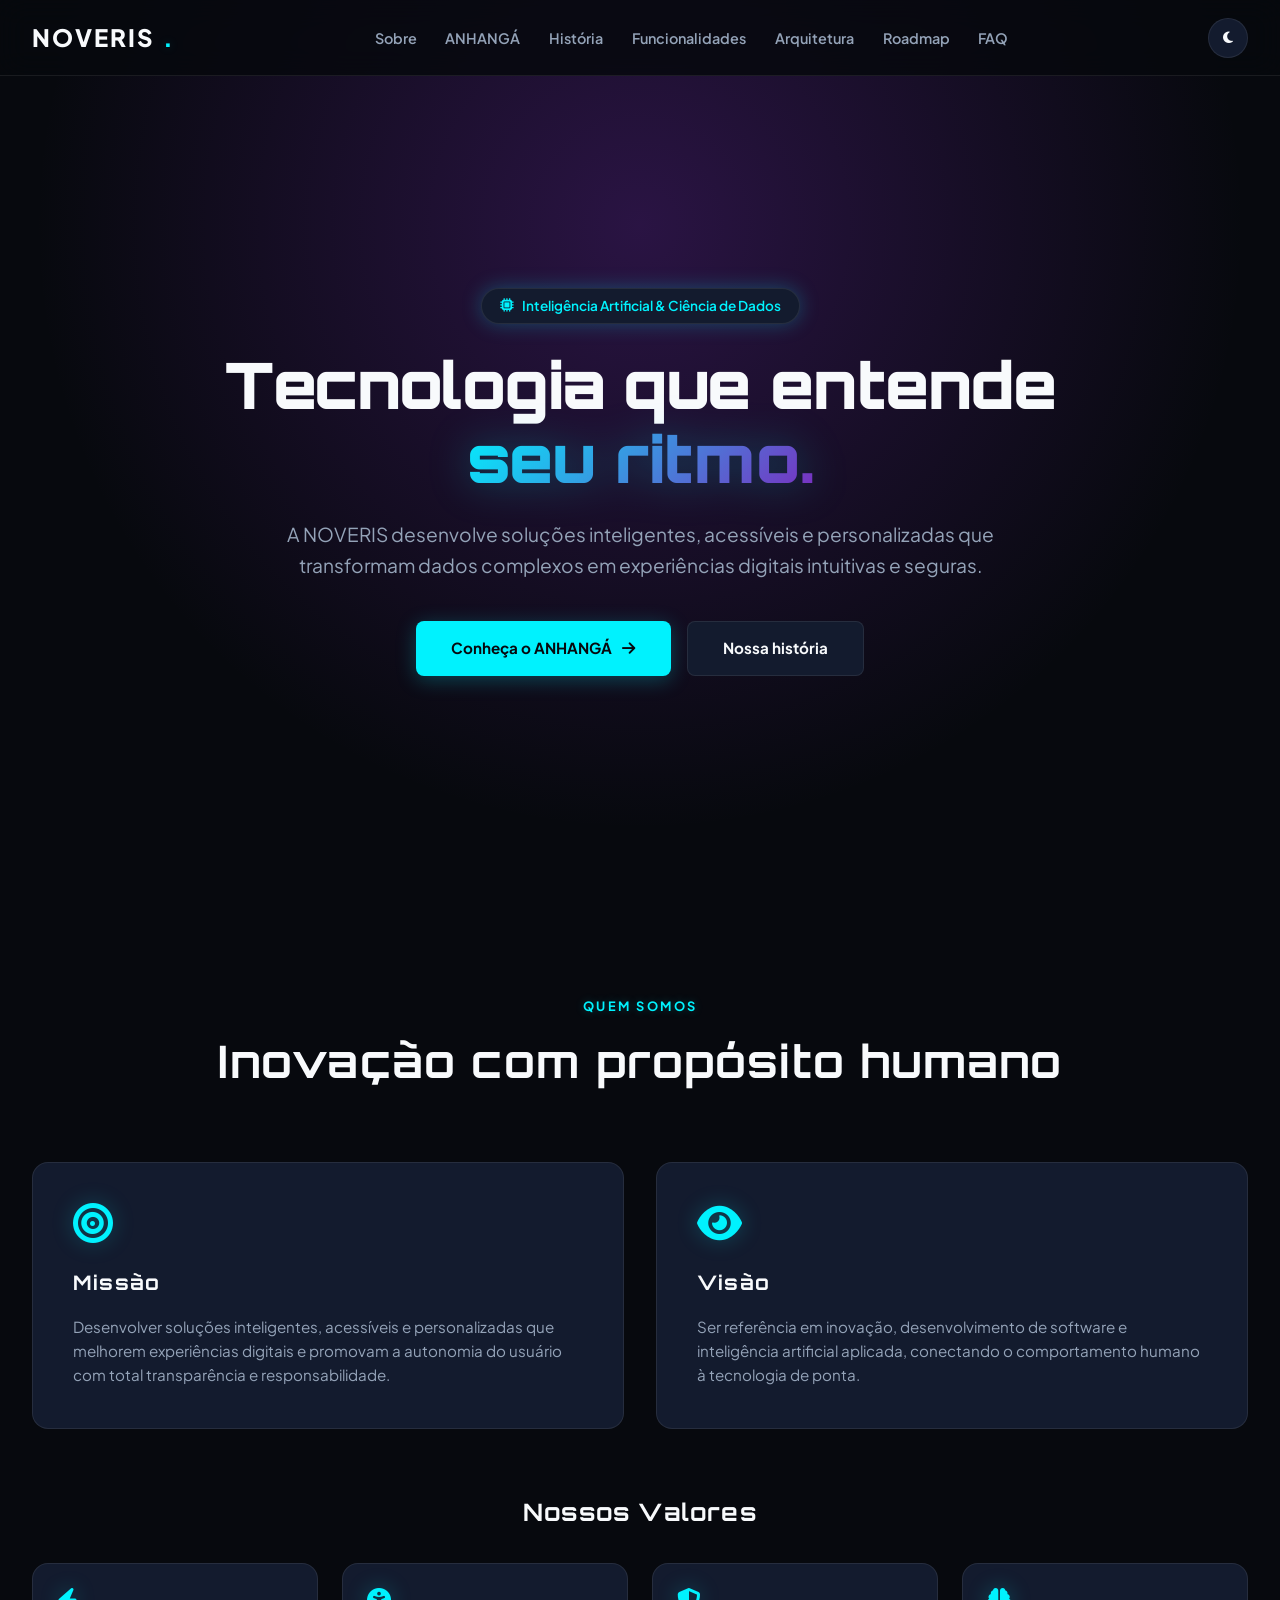
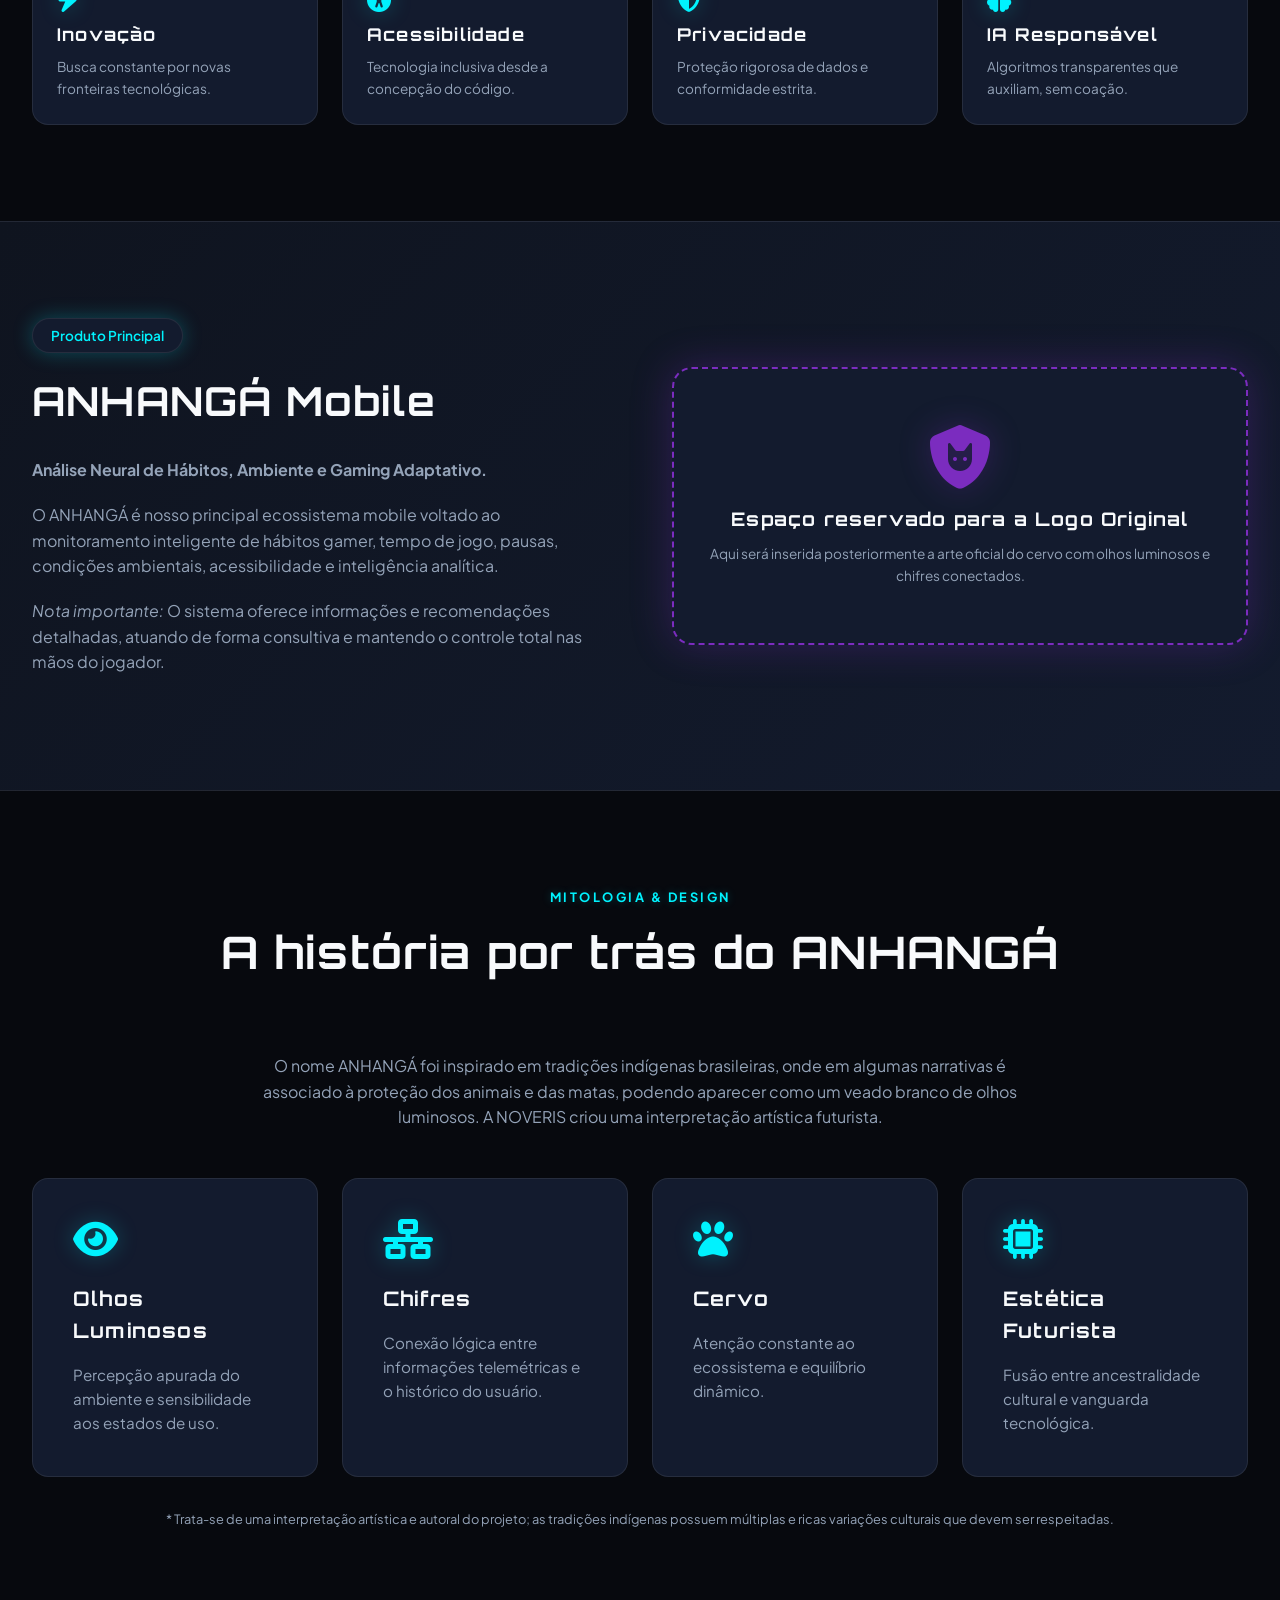
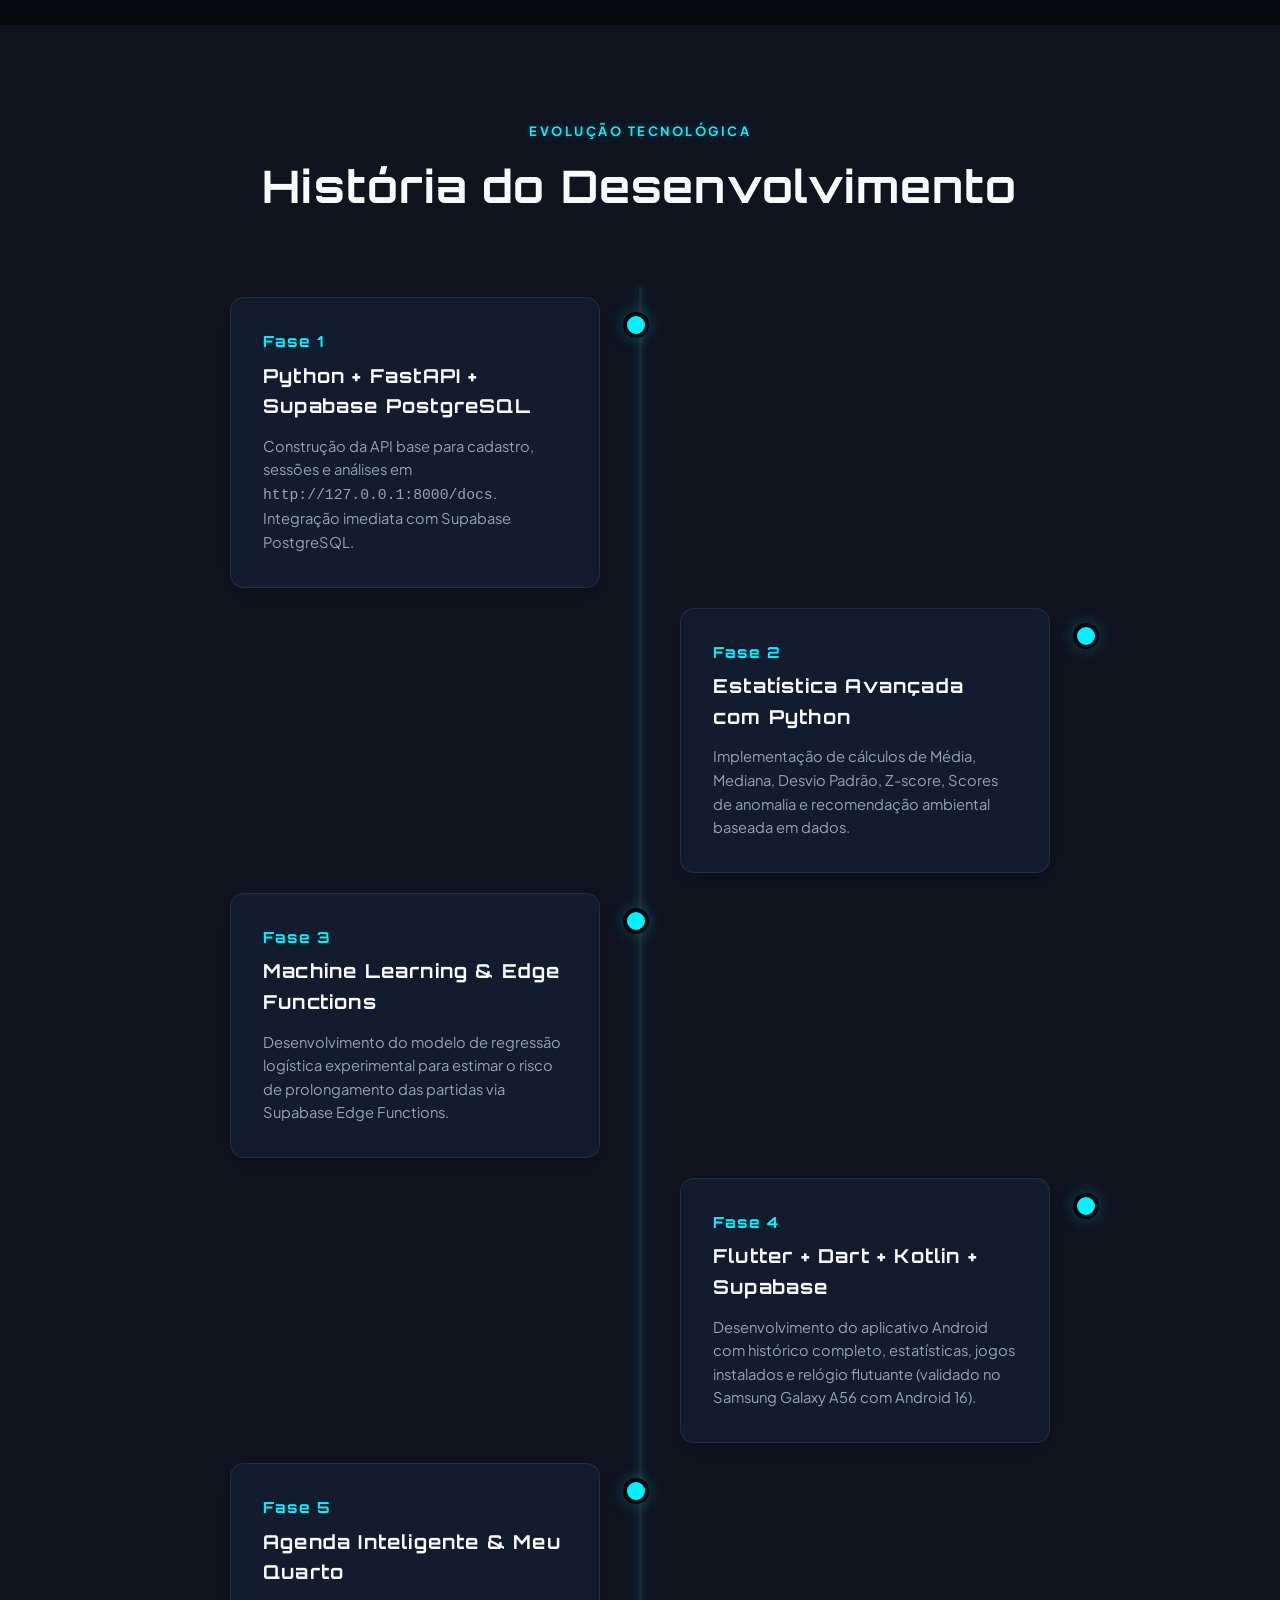
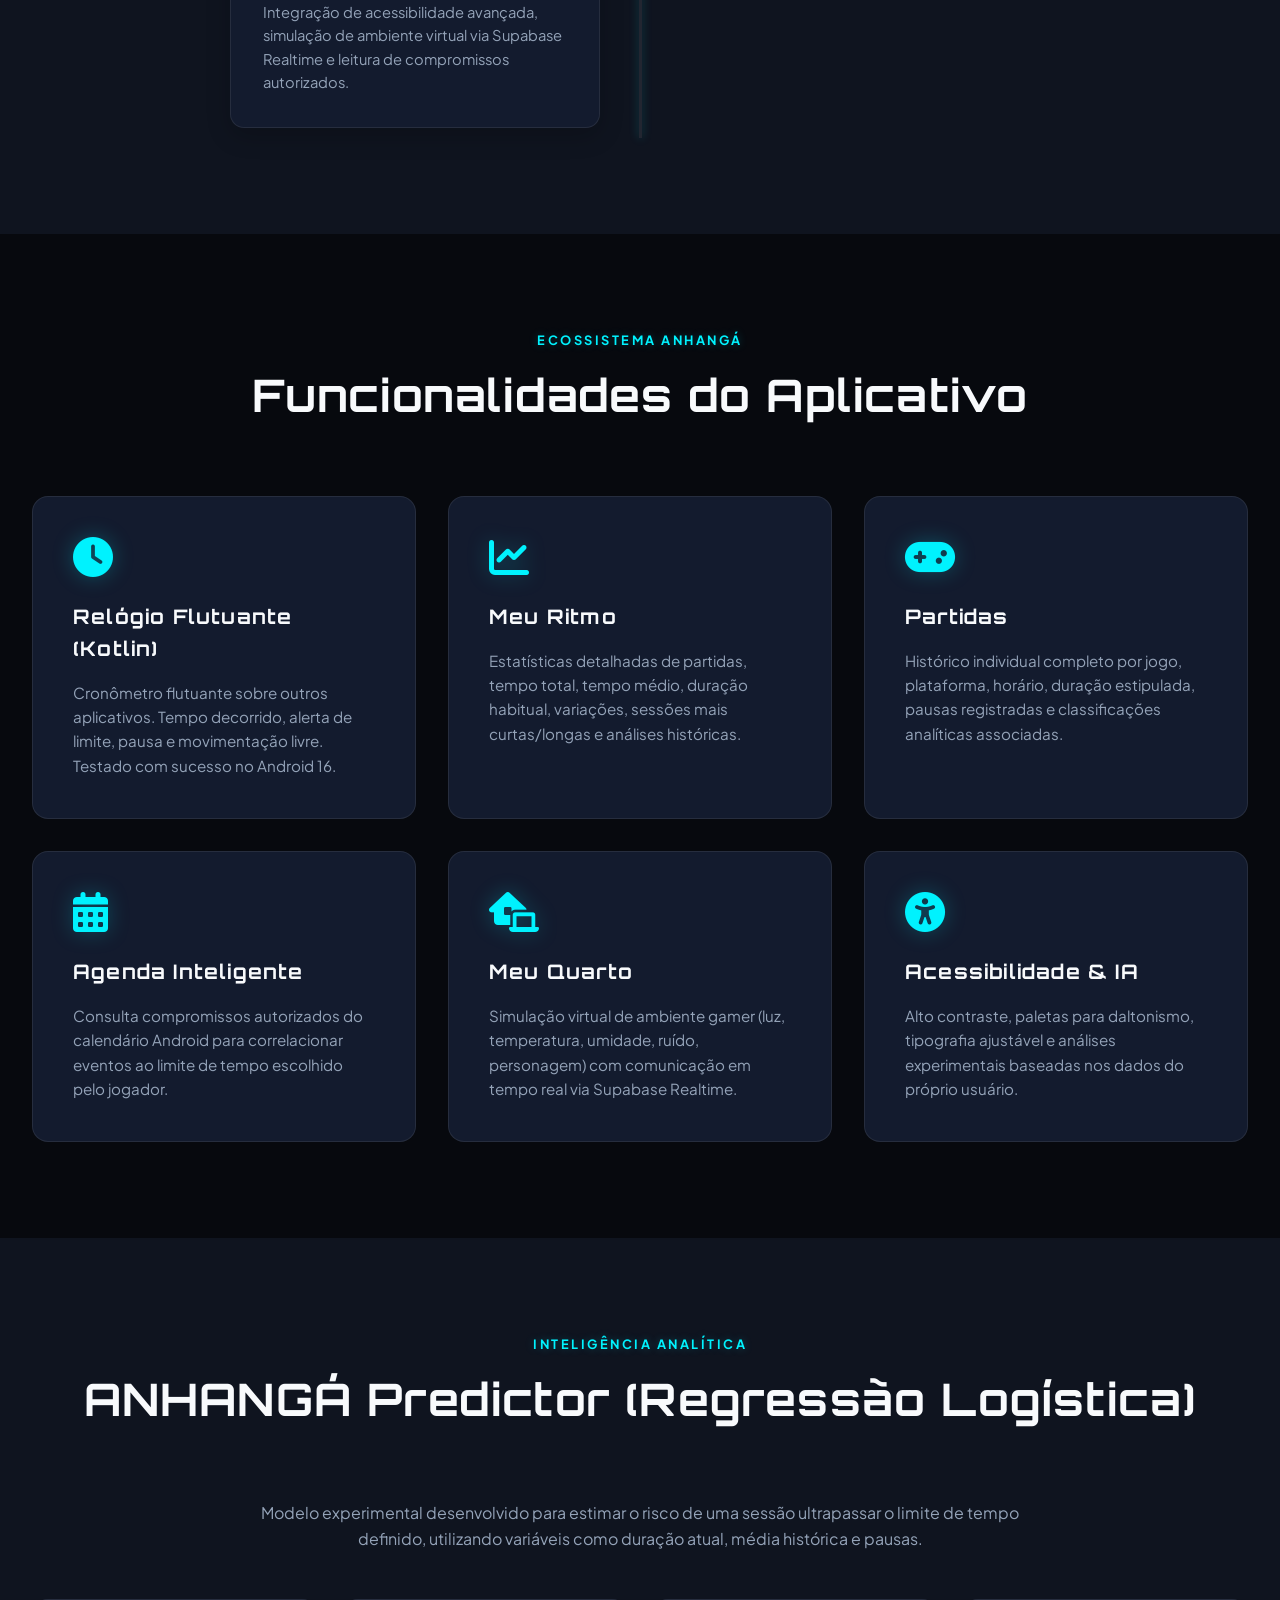
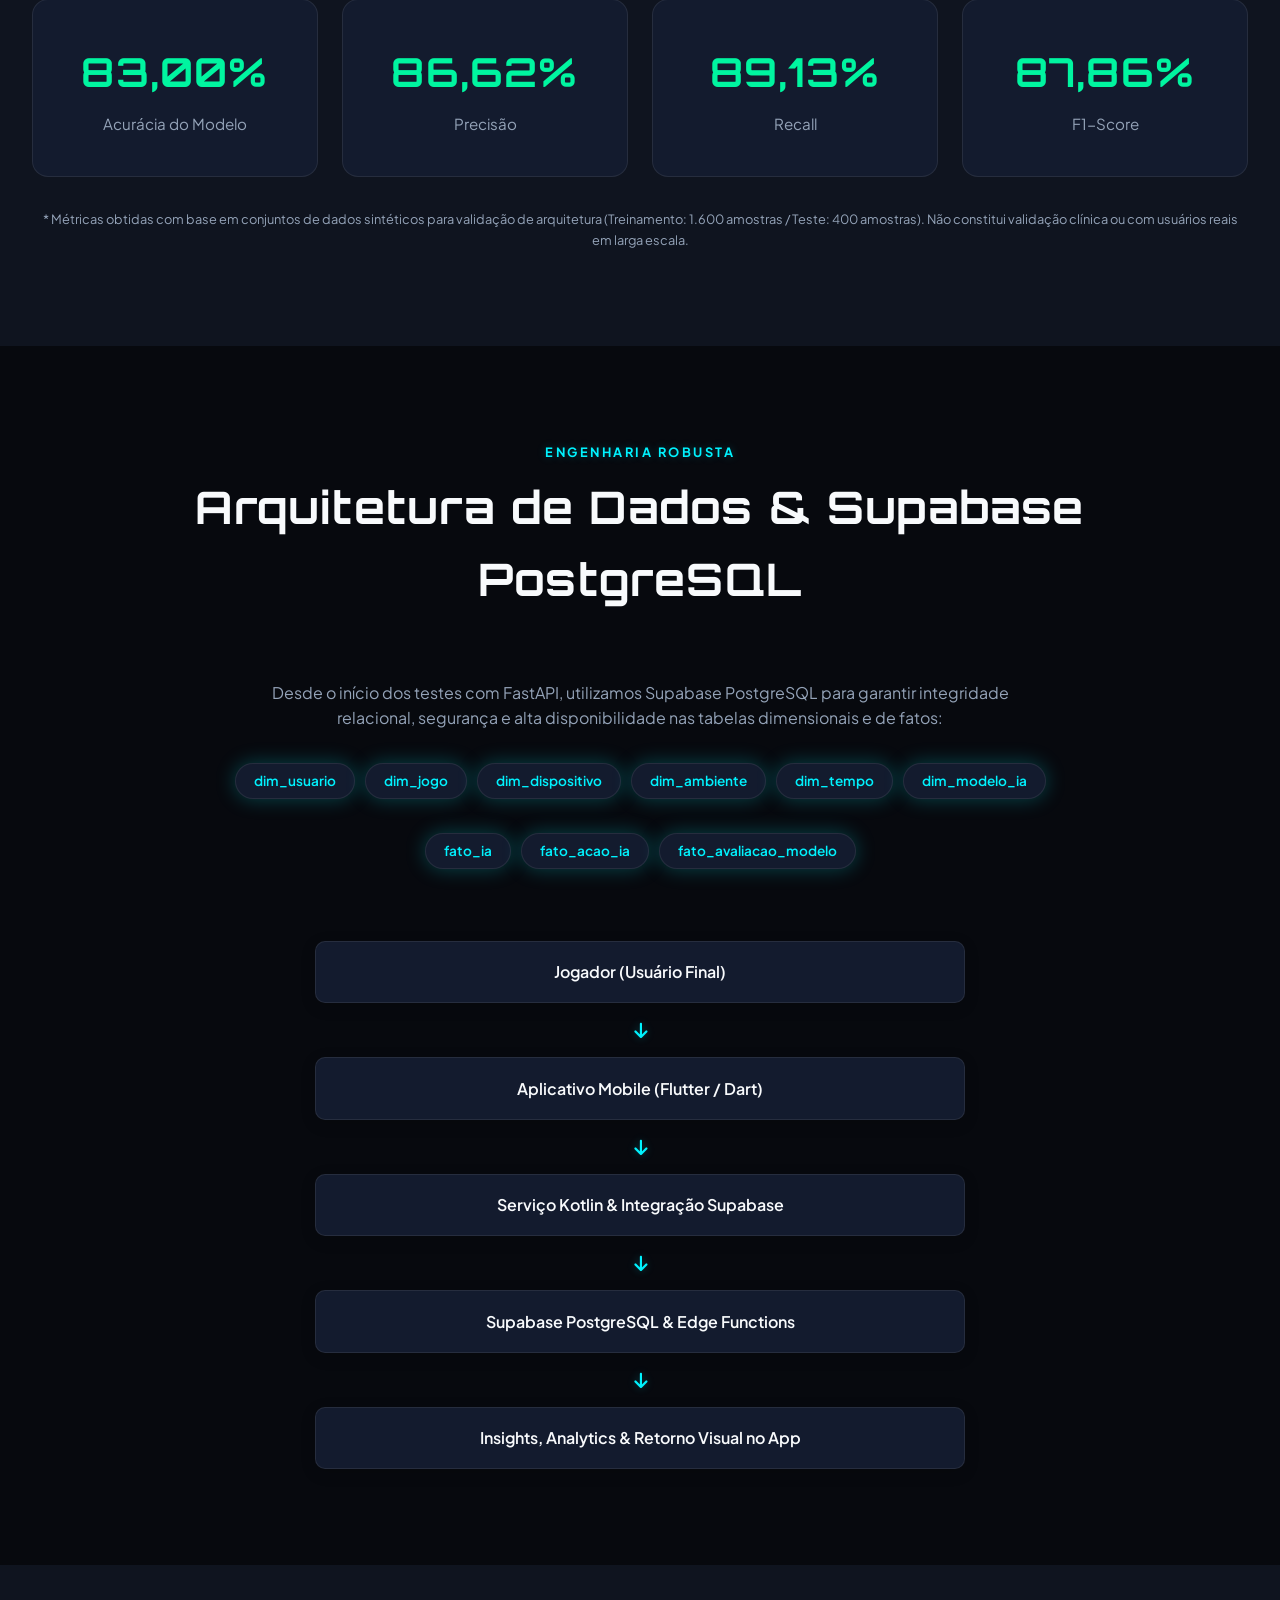
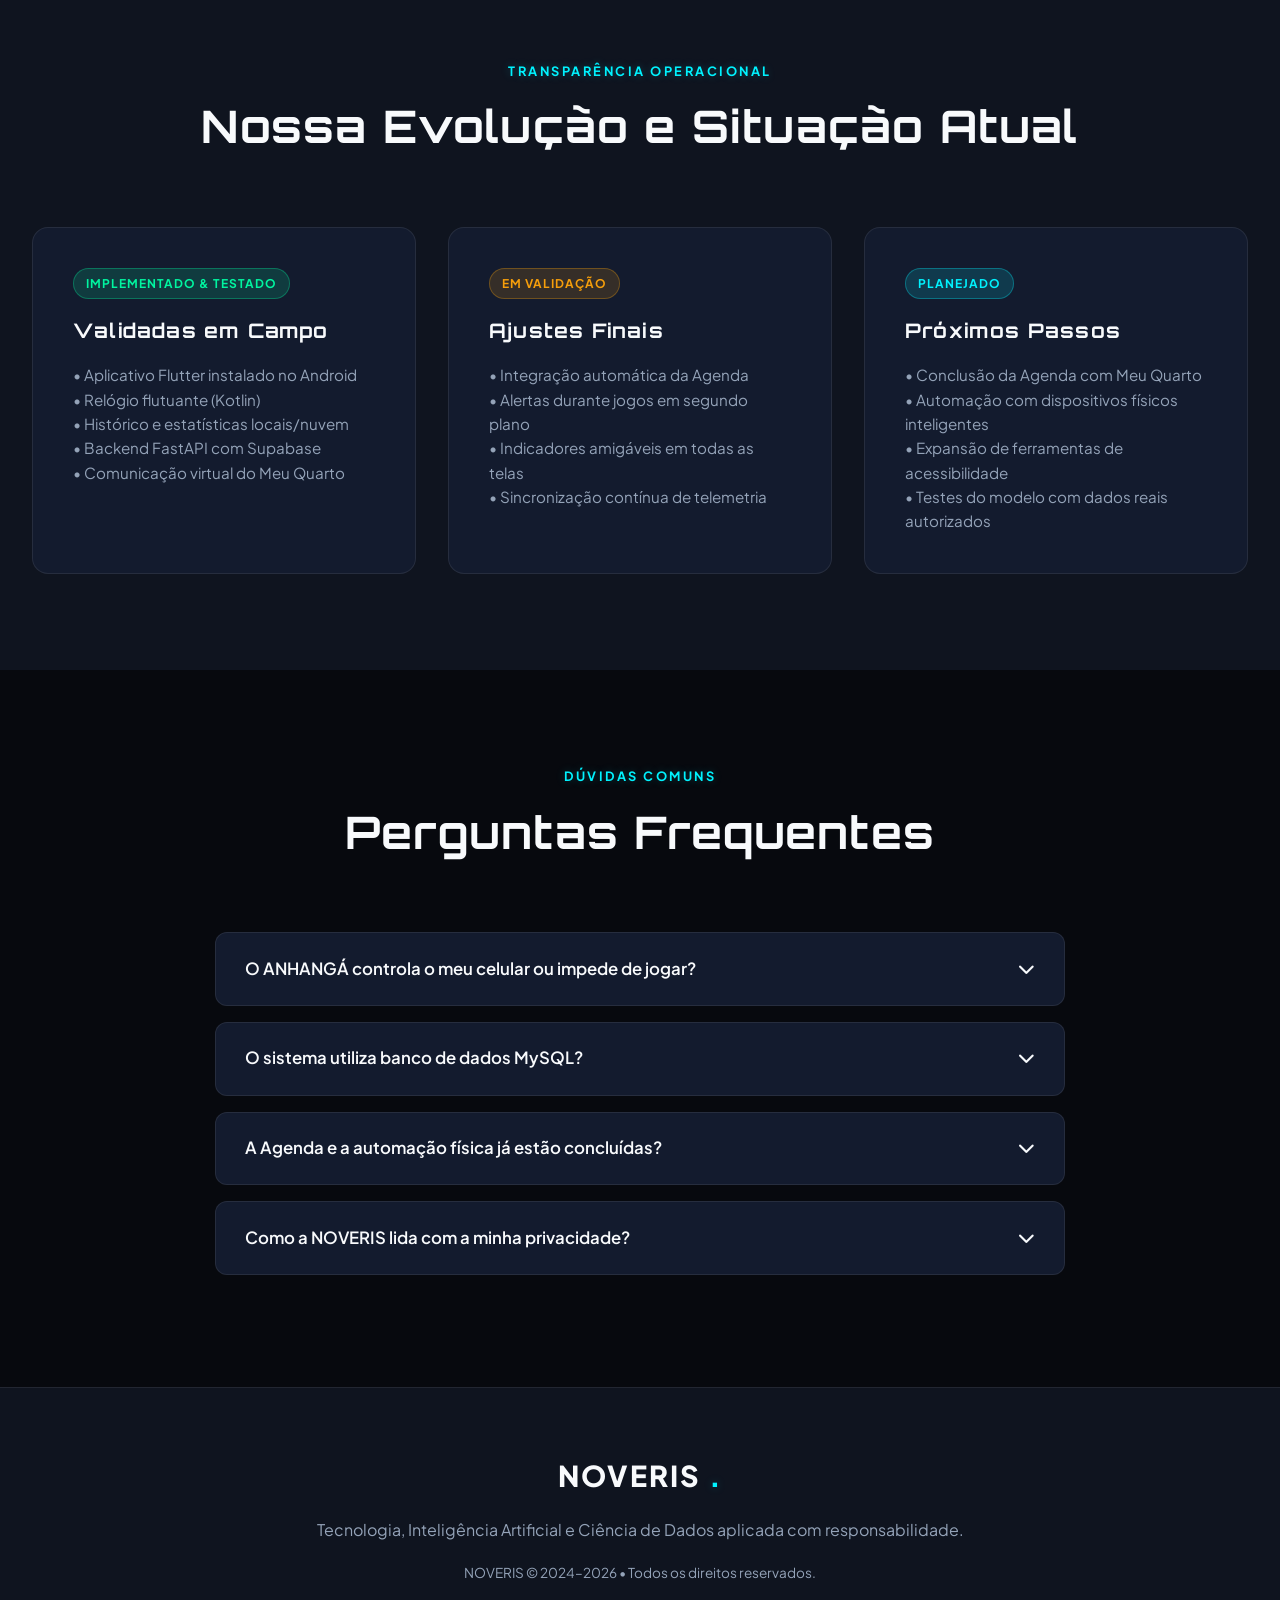
==== assets/index.html @ 45d7ed06 "Update fmt.Println message from 'Hello' to 'Goodbye'" ====
<!DOCTYPE html>
<html lang="pt-BR" data-theme="dark">
<head>
    <meta charset="UTF-8">
    <meta name="viewport" content="width=device-width, initial-scale=1.0">
    <title>NOVERIS | Inteligência que entende seu ritmo</title>
    <!-- Google Fonts -->
    <link rel="preconnect" href="https://fonts.googleapis.com">
    <link rel="preconnect" href="https://fonts.gstatic.com" crossorigin>
    <link href="https://fonts.googleapis.com/css2?family=Orbitron:wght@500;700;900&family=Plus+Jakarta+Sans:wght@300;400;500;600;700&display=swap" rel="stylesheet">
    <!-- FontAwesome para ícones -->
    <link rel="stylesheet" href="https://cdnjs.cloudflare.com/ajax/libs/font-awesome/6.4.0/css/all.min.css">
    
    <style>
        /* ========================================================
           NOVERIS & ANHANGÁ — DESIGN SYSTEM (CYBERPUNK 2050 / PREMIUM)
           ======================================================== */
        :root {
            --bg-primary: #07090e;
            --bg-secondary: #0f141f;
            --bg-card: #131b2e;
            --bg-card-hover: #1a2540;
            
            --text-primary: #f8fafc;
            --text-secondary: #94a3b8;
            
            --accent-cyan: #00f2fe;
            --accent-violet: #7b2cbf;
            --accent-green: #00f5a0;
            
            --border-color: rgba(255, 255, 255, 0.08);
            --glow-cyan: rgba(0, 242, 254, 0.25);
            --glow-violet: rgba(123, 44, 191, 0.3);
            
            --transition: all 0.35s cubic-bezier(0.4, 0, 0.2, 1);
        }

        [data-theme="light"] {
            --bg-primary: #f4f6f9;
            --bg-secondary: #eef2f7;
            --bg-card: #ffffff;
            --bg-card-hover: #f8fafc;
            --text-primary: #0b0f19;
            --text-secondary: #4b5563;
            --border-color: rgba(0, 0, 0, 0.08);
            --glow-cyan: rgba(0, 150, 200, 0.15);
            --glow-violet: rgba(124, 58, 237, 0.15);
        }

        * {
            margin: 0;
            padding: 0;
            box-sizing: border-box;
            scroll-behavior: smooth;
        }

        body {
            background-color: var(--bg-primary);
            color: var(--text-primary);
            font-family: 'Plus Jakarta Sans', sans-serif;
            line-height: 1.6;
            overflow-x: hidden;
            transition: var(--transition);
        }

        h1, h2, h3, h4, .logo-text {
            font-family: 'Orbitron', sans-serif;
            letter-spacing: 1.2px;
        }

        /* HEADER & NAVBAR */
        header {
            position: fixed;
            top: 0;
            left: 0;
            width: 100%;
            background: rgba(7, 9, 14, 0.85);
            backdrop-filter: blur(14px);
            -webkit-backdrop-filter: blur(14px);
            border-bottom: 1px solid var(--border-color);
            z-index: 1000;
            transition: var(--transition);
        }

        [data-theme="light"] header {
            background: rgba(244, 246, 249, 0.85);
        }

        .nav-container {
            max-width: 1280px;
            margin: 0 auto;
            padding: 1.1rem 2rem;
            display: flex;
            justify-content: space-between;
            align-items: center;
        }

        .logo {
            font-size: 1.5rem;
            font-weight: 900;
            letter-spacing: 2px;
            color: var(--text-primary);
            text-decoration: none;
            display: flex;
            align-items: center;
            gap: 8px;
        }

        .logo span {
            color: var(--accent-cyan);
            text-shadow: 0 0 10px var(--glow-cyan);
        }

        .nav-links {
            display: flex;
            gap: 1.8rem;
            list-style: none;
            align-items: center;
        }

        .nav-links a {
            color: var(--text-secondary);
            text-decoration: none;
            font-size: 0.9rem;
            font-weight: 600;
            transition: var(--transition);
        }

        .nav-links a:hover {
            color: var(--accent-cyan);
            text-shadow: 0 0 8px var(--glow-cyan);
        }

        .nav-actions {
            display: flex;
            gap: 1rem;
            align-items: center;
        }

        .theme-toggle, .menu-toggle {
            background: var(--bg-card);
            border: 1px solid var(--border-color);
            color: var(--text-primary);
            width: 40px;
            height: 40px;
            border-radius: 50%;
            cursor: pointer;
            display: flex;
            align-items: center;
            justify-content: center;
            transition: var(--transition);
        }

        .theme-toggle:hover, .menu-toggle:hover {
            border-color: var(--accent-cyan);
            color: var(--accent-cyan);
            box-shadow: 0 0 12px var(--glow-cyan);
        }

        .menu-toggle {
            display: none;
        }

        /* HERO SECTION */
        .hero {
            min-height: 100vh;
            display: flex;
            align-items: center;
            justify-content: center;
            padding: 9rem 2rem 5rem;
            position: relative;
            background: radial-gradient(circle at 50% 25%, var(--glow-violet) 0%, transparent 65%);
        }

        .hero-content {
            max-width: 950px;
            text-align: center;
        }

        .hero-badge {
            display: inline-flex;
            align-items: center;
            gap: 8px;
            padding: 6px 18px;
            background: var(--bg-card);
            border: 1px solid var(--border-color);
            border-radius: 50px;
            font-size: 0.85rem;
            font-weight: 600;
            color: var(--accent-cyan);
            margin-bottom: 1.5rem;
            box-shadow: 0 0 20px var(--glow-cyan);
        }

        .hero h1 {
            font-size: clamp(2.5rem, 5vw, 4.2rem);
            font-weight: 900;
            margin-bottom: 1.5rem;
            letter-spacing: -1px;
            line-height: 1.15;
        }

        .hero h1 span {
            background: linear-gradient(135deg, var(--accent-cyan), var(--accent-violet));
            -webkit-background-clip: text;
            -webkit-text-fill-color: transparent;
            filter: drop-shadow(0 0 20px var(--glow-cyan));
        }

        .hero p {
            font-size: clamp(1rem, 2vw, 1.2rem);
            color: var(--text-secondary);
            margin-bottom: 2.5rem;
            max-width: 750px;
            margin-left: auto;
            margin-right: auto;
        }

        .hero-buttons {
            display: flex;
            gap: 1rem;
            justify-content: center;
            flex-wrap: wrap;
        }

        .btn {
            padding: 0.9rem 2.2rem;
            border-radius: 8px;
            font-weight: 700;
            text-decoration: none;
            transition: var(--transition);
            display: inline-flex;
            align-items: center;
            gap: 10px;
            cursor: pointer;
            border: none;
            font-size: 0.95rem;
        }

        .btn-primary {
            background: var(--accent-cyan);
            color: #07090e;
            box-shadow: 0 4px 20px var(--glow-cyan);
        }

        .btn-primary:hover {
            transform: translateY(-3px);
            box-shadow: 0 6px 30px rgba(0, 242, 254, 0.6);
            background: #33f5ff;
        }

        .btn-secondary {
            background: var(--bg-card);
            color: var(--text-primary);
            border: 1px solid var(--border-color);
        }

        .btn-secondary:hover {
            border-color: var(--accent-cyan);
            color: var(--accent-cyan);
            transform: translateY(-3px);
            box-shadow: 0 0 15px var(--glow-cyan);
        }

        /* SECTIONS & GRIDS */
        section {
            padding: 6rem 2rem;
            max-width: 1280px;
            margin: 0 auto;
        }

        .section-header {
            text-align: center;
            margin-bottom: 4rem;
        }

        .section-header span {
            color: var(--accent-cyan);
            font-weight: 700;
            text-transform: uppercase;
            letter-spacing: 2.5px;
            font-size: 0.8rem;
            display: block;
            margin-bottom: 0.6rem;
            text-shadow: 0 0 8px var(--glow-cyan);
        }

        .section-header h2 {
            font-size: clamp(2rem, 3.5vw, 2.8rem);
            font-weight: 700;
        }

        .grid-2 { display: grid; grid-template-columns: repeat(auto-fit, minmax(320px, 1fr)); gap: 2rem; }
        .grid-3 { display: grid; grid-template-columns: repeat(auto-fit, minmax(300px, 1fr)); gap: 2rem; }
        .grid-4 { display: grid; grid-template-columns: repeat(auto-fit, minmax(240px, 1fr)); gap: 1.5rem; }

        /* CARDS FUTURISTAS */
        .card {
            background: var(--bg-card);
            border: 1px solid var(--border-color);
            border-radius: 16px;
            padding: 2.5rem;
            transition: var(--transition);
            position: relative;
            overflow: hidden;
        }

        .card::before {
            content: '';
            position: absolute;
            top: 0;
            left: 0;
            width: 100%;
            height: 2px;
            background: linear-gradient(90deg, transparent, var(--accent-cyan), transparent);
            opacity: 0;
            transition: var(--transition);
        }

        .card:hover {
            transform: translateY(-6px);
            background: var(--bg-card-hover);
            border-color: rgba(0, 242, 254, 0.4);
            box-shadow: 0 12px 35px rgba(0, 0, 0, 0.3), 0 0 20px var(--glow-cyan);
        }

        .card:hover::before {
            opacity: 1;
        }

        .card i {
            font-size: 2.5rem;
            color: var(--accent-cyan);
            margin-bottom: 1.5rem;
            filter: drop-shadow(0 0 10px var(--glow-cyan));
        }

        .card h3 {
            font-size: 1.25rem;
            margin-bottom: 1rem;
        }

        .card p {
            color: var(--text-secondary);
            font-size: 0.95rem;
        }

        /* SPOTLIGHT ANHANGÁ */
        .anhanga-spotlight {
            background: linear-gradient(135deg, var(--bg-secondary), var(--bg-card));
            border-top: 1px solid var(--border-color);
            border-bottom: 1px solid var(--border-color);
        }

        .spotlight-grid {
            display: grid;
            grid-template-columns: 1fr 1fr;
            gap: 4rem;
            align-items: center;
        }

        @media(max-width: 968px) {
            .spotlight-grid { grid-template-columns: 1fr; }
        }

        .spotlight-content h2 {
            font-size: 2.5rem;
            margin-bottom: 1.5rem;
        }

        .spotlight-content p {
            color: var(--text-secondary);
            margin-bottom: 1.2rem;
        }

        .logo-placeholder {
            background: var(--bg-card);
            border: 2px dashed var(--accent-violet);
            border-radius: 20px;
            padding: 3.5rem 2rem;
            text-align: center;
            position: relative;
            box-shadow: 0 0 40px var(--glow-violet);
        }

        .logo-placeholder i {
            font-size: 4rem;
            color: var(--accent-violet);
            margin-bottom: 1rem;
            filter: drop-shadow(0 0 15px var(--glow-violet));
        }

        /* TIMELINE INTERATIVA */
        .timeline {
            position: relative;
            max-width: 900px;
            margin: 0 auto;
        }

        .timeline::after {
            content: '';
            position: absolute;
            width: 3px;
            background: var(--border-color);
            top: 0;
            bottom: 0;
            left: 50%;
            margin-left: -1.5px;
            box-shadow: 0 0 10px var(--glow-cyan);
        }

        @media(max-width: 768px) {
            .timeline::after { left: 25px; }
        }

        .timeline-item {
            padding: 10px 40px;
            position: relative;
            width: 50%;
        }

        @media(max-width: 768px) {
            .timeline-item { width: 100%; padding-left: 60px; padding-right: 20px; }
        }

        .timeline-item::after {
            content: '';
            position: absolute;
            width: 18px;
            height: 18px;
            right: -9px;
            background: var(--accent-cyan);
            border: 4px solid var(--bg-primary);
            top: 25px;
            border-radius: 50%;
            z-index: 1;
            box-shadow: 0 0 15px var(--glow-cyan);
        }

        @media(max-width: 768px) {
            .timeline-item::after { left: 16px; }
        }

        .left { left: 0; }
        .right { left: 50%; }
        @media(max-width: 768px) { .right { left: 0; } }

        .timeline-content {
            padding: 2rem;
            background: var(--bg-card);
            border: 1px solid var(--border-color);
            border-radius: 14px;
            box-shadow: 0 8px 25px rgba(0,0,0,0.2);
            transition: var(--transition);
        }

        .timeline-content:hover {
            border-color: var(--accent-cyan);
            box-shadow: 0 10px 30px rgba(0,0,0,0.3), 0 0 15px var(--glow-cyan);
        }

        .timeline-content h4 {
            color: var(--accent-cyan);
            margin-bottom: 0.4rem;
            font-size: 0.95rem;
        }

        .timeline-content h3 {
            margin-bottom: 0.8rem;
            font-size: 1.2rem;
        }

        .timeline-content p {
            color: var(--text-secondary);
            font-size: 0.92rem;
        }

        /* ARQUITETURA DE DADOS */
        .architecture-flow {
            display: flex;
            flex-direction: column;
            align-items: center;
            gap: 0.8rem;
            max-width: 650px;
            margin: 3rem auto 0;
            text-align: center;
        }

        .arch-node {
            background: var(--bg-card);
            border: 1px solid var(--border-color);
            padding: 1.1rem 2rem;
            border-radius: 10px;
            width: 100%;
            font-weight: 600;
            color: var(--text-primary);
            box-shadow: 0 4px 15px rgba(0,0,0,0.15);
            transition: var(--transition);
        }

        .arch-node:hover {
            border-color: var(--accent-cyan);
            box-shadow: 0 0 15px var(--glow-cyan);
        }

        .arch-arrow {
            color: var(--accent-cyan);
            font-size: 1.1rem;
            text-shadow: 0 0 8px var(--glow-cyan);
        }

        /* FAQ ACCORDION */
        .faq-container {
            max-width: 850px;
            margin: 0 auto;
        }

        .faq-item {
            background: var(--bg-card);
            border: 1px solid var(--border-color);
            border-radius: 12px;
            margin-bottom: 1rem;
            overflow: hidden;
            transition: var(--transition);
        }

        .faq-question {
            padding: 1.4rem 1.8rem;
            display: flex;
            justify-content: space-between;
            align-items: center;
            cursor: pointer;
            font-weight: 600;
            font-size: 1.05rem;
        }

        .faq-answer {
            padding: 0 1.8rem 1.5rem;
            color: var(--text-secondary);
            display: none;
            font-size: 0.95rem;
        }

        .faq-item.active .faq-answer { display: block; }
        .faq-item.active { border-color: var(--accent-cyan); box-shadow: 0 0 15px var(--glow-cyan); }
        .faq-item.active .faq-question i { transform: rotate(180deg); color: var(--accent-cyan); }
        .faq-question i { transition: var(--transition); }

        /* BADGES DE STATUS */
        .status-badge {
            display: inline-block;
            padding: 5px 12px;
            border-radius: 20px;
            font-size: 0.75rem;
            font-weight: 700;
            text-transform: uppercase;
            margin-bottom: 1rem;
            letter-spacing: 1px;
        }
        .status-tested { background: rgba(0, 245, 160, 0.15); color: var(--accent-green); border: 1px solid rgba(0,245,160,0.3); }
        .status-validating { background: rgba(245, 158, 11, 0.15); color: #f59e0b; border: 1px solid rgba(245,158,11,0.3); }
        .status-planned { background: rgba(0, 242, 254, 0.15); color: var(--accent-cyan); border: 1px solid rgba(0,242,254,0.3); }

        /* FOOTER & BACK TO TOP */
        footer {
            background: var(--bg-secondary);
            border-top: 1px solid var(--border-color);
            padding: 4rem 2rem 2.5rem;
            text-align: center;
            color: var(--text-secondary);
        }

        .footer-content {
            max-width: 1280px;
            margin: 0 auto;
            display: flex;
            flex-direction: column;
            align-items: center;
            gap: 1.2rem;
        }

        .back-to-top {
            position: fixed;
            bottom: 2rem;
            right: 2rem;
            background: var(--accent-cyan);
            color: #07090e;
            width: 45px;
            height: 45px;
            border-radius: 50%;
            display: flex;
            align-items: center;
            justify-content: center;
            cursor: pointer;
            opacity: 0;
            visibility: hidden;
            transition: var(--transition);
            z-index: 999;
            box-shadow: 0 4px 20px var(--glow-cyan);
        }

        .back-to-top.visible { opacity: 1; visibility: visible; }
        .back-to-top:hover { transform: translateY(-3px); box-shadow: 0 6px 25px rgba(0,242,254,0.8); }

        @media(max-width: 768px) {
            .nav-links {
                display: none;
                flex-direction: column;
                position: absolute;
                top: 100%;
                left: 0;
                width: 100%;
                background: var(--bg-secondary);
                padding: 2rem;
                border-bottom: 1px solid var(--border-color);
                box-shadow: 0 10px 30px rgba(0,0,0,0.5);
            }
            .nav-links.active { display: flex; }
            .menu-toggle { display: flex; }
        }
    </style>
</head>
<body>

    <!-- HEADER & NAVEGAÇÃO -->
    <header>
        <div class="nav-container">
            <a href="#" class="logo">NOVERIS<span>.</span></a>
            <ul class="nav-links" id="navLinks">
                <li><a href="#sobre">Sobre</a></li>
                <li><a href="#anhanga">ANHANGÁ</a></li>
                <li><a href="#historia">História</a></li>
                <li><a href="#funcionalidades">Funcionalidades</a></li>
                <li><a href="#arquitetura">Arquitetura</a></li>
                <li><a href="#roadmap">Roadmap</a></li>
                <li><a href="#faq">FAQ</a></li>
            </ul>
            <div class="nav-actions">
                <button class="theme-toggle" id="themeToggle" aria-label="Alternar Tema">
                    <i class="fa-solid fa-moon" id="themeIcon"></i>
                </button>
                <button class="menu-toggle" id="menuToggle" aria-label="Menu Mobile">
                    <i class="fa-solid fa-bars"></i>
                </button>
            </div>
        </div>
    </header>

    <!-- HERO SECTION -->
    <section class="hero">
        <div class="hero-content">
            <div class="hero-badge">
                <i class="fa-solid fa-microchip"></i> Inteligência Artificial & Ciência de Dados
            </div>
            <h1>Tecnologia que entende <span>seu ritmo.</span></h1>
            <p>A NOVERIS desenvolve soluções inteligentes, acessíveis e personalizadas que transformam dados complexos em experiências digitais intuitivas e seguras.</p>
            <div class="hero-buttons">
                <a href="#anhanga" class="btn btn-primary">Conheça o ANHANGÁ <i class="fa-solid fa-arrow-right"></i></a>
                <a href="#sobre" class="btn btn-secondary">Nossa história</a>
            </div>
        </div>
    </section>

    <!-- SOBRE A EMPRESA & MISSAO/VISAO -->
    <section id="sobre">
        <div class="section-header">
            <span>Quem Somos</span>
            <h2>Inovação com propósito humano</h2>
        </div>
        <div class="grid-2" style="margin-bottom: 4rem;">
            <div class="card">
                <i class="fa-solid fa-bullseye"></i>
                <h3>Missão</h3>
                <p>Desenvolver soluções inteligentes, acessíveis e personalizadas que melhorem experiências digitais e promovam a autonomia do usuário com total transparência e responsabilidade.</p>
            </div>
            <div class="card">
                <i class="fa-solid fa-eye"></i>
                <h3>Visão</h3>
                <p>Ser referência em inovação, desenvolvimento de software e inteligência artificial aplicada, conectando o comportamento humano à tecnologia de ponta.</p>
            </div>
        </div>
        
        <div class="section-header" style="margin-bottom: 2rem;">
            <h3 style="font-size: 1.5rem;">Nossos Valores</h3>
        </div>
        <div class="grid-4">
            <div class="card" style="padding: 1.5rem;">
                <h3 style="font-size: 1.1rem; margin-bottom: 0.5rem;"><i class="fa-solid fa-bolt" style="font-size: 1.5rem; margin-bottom: 0.5rem;"></i><br>Inovação</h3>
                <p style="font-size: 0.85rem;">Busca constante por novas fronteiras tecnológicas.</p>
            </div>
            <div class="card" style="padding: 1.5rem;">
                <h3 style="font-size: 1.1rem; margin-bottom: 0.5rem;"><i class="fa-solid fa-universal-access" style="font-size: 1.5rem; margin-bottom: 0.5rem;"></i><br>Acessibilidade</h3>
                <p style="font-size: 0.85rem;">Tecnologia inclusiva desde a concepção do código.</p>
            </div>
            <div class="card" style="padding: 1.5rem;">
                <h3 style="font-size: 1.1rem; margin-bottom: 0.5rem;"><i class="fa-solid fa-shield-halved" style="font-size: 1.5rem; margin-bottom: 0.5rem;"></i><br>Privacidade</h3>
                <p style="font-size: 0.85rem;">Proteção rigorosa de dados e conformidade estrita.</p>
            </div>
            <div class="card" style="padding: 1.5rem;">
                <h3 style="font-size: 1.1rem; margin-bottom: 0.5rem;"><i class="fa-solid fa-brain" style="font-size: 1.5rem; margin-bottom: 0.5rem;"></i><br>IA Responsável</h3>
                <p style="font-size: 0.85rem;">Algoritmos transparentes que auxiliam, sem coação.</p>
            </div>
        </div>
    </section>

    <!-- ANHANGÁ SPOTLIGHT -->
    <section id="anhanga" class="anhanga-spotlight">
        <div class="spotlight-grid">
            <div class="spotlight-content">
                <div class="hero-badge" style="margin-bottom: 1rem;">Produto Principal</div>
                <h2>ANHANGÁ Mobile</h2>
                <p><strong>Análise Neural de Hábitos, Ambiente e Gaming Adaptativo.</strong></p>
                <p>O ANHANGÁ é nosso principal ecossistema mobile voltado ao monitoramento inteligente de hábitos gamer, tempo de jogo, pausas, condições ambientais, acessibilidade e inteligência analítica.</p>
                <p><em>Nota importante:</em> O sistema oferece informações e recomendações detalhadas, atuando de forma consultiva e mantendo o controle total nas mãos do jogador.</p>
            </div>
            <div>
                <div class="logo-placeholder">
                    <i class="fa-solid fa-shield-cat"></i>
                    <h3>Espaço reservado para a Logo Original</h3>
                    <p style="font-size: 0.85rem; color: var(--text-secondary); margin-top: 0.5rem;">Aqui será inserida posteriormente a arte oficial do cervo com olhos luminosos e chifres conectados.</p>
                </div>
            </div>
        </div>
    </section>

    <!-- ORIGEM E CURIOSIDADES -->
    <section>
        <div class="section-header">
            <span>Mitologia & Design</span>
            <h2>A história por trás do ANHANGÁ</h2>
        </div>
        <p style="text-align: center; max-width: 800px; margin: 0 auto 3rem; color: var(--text-secondary);">
            O nome ANHANGÁ foi inspirado em tradições indígenas brasileiras, onde em algumas narrativas é associado à proteção dos animais e das matas, podendo aparecer como um veado branco de olhos luminosos. A NOVERIS criou uma interpretação artística futurista.
        </p>
        <div class="grid-4">
            <div class="card">
                <i class="fa-solid fa-eye"></i>
                <h3>Olhos Luminosos</h3>
                <p>Percepção apurada do ambiente e sensibilidade aos estados de uso.</p>
            </div>
            <div class="card">
                <i class="fa-solid fa-network-wired"></i>
                <h3>Chifres</h3>
                <p>Conexão lógica entre informações telemétricas e o histórico do usuário.</p>
            </div>
            <div class="card">
                <i class="fa-solid fa-paw"></i>
                <h3>Cervo</h3>
                <p>Atenção constante ao ecossistema e equilíbrio dinâmico.</p>
            </div>
            <div class="card">
                <i class="fa-solid fa-microchip"></i>
                <h3>Estética Futurista</h3>
                <p>Fusão entre ancestralidade cultural e vanguarda tecnológica.</p>
            </div>
        </div>
        <p style="text-align: center; font-size: 0.8rem; color: var(--text-secondary); margin-top: 2rem;">
            * Trata-se de uma interpretação artística e autoral do projeto; as tradições indígenas possuem múltiplas e ricas variações culturais que devem ser respeitadas.
        </p>
    </section>

    <!-- HISTÓRIA DO DESENVOLVIMENTO (TIMELINE) -->
    <section id="historia" style="background: var(--bg-secondary);">
        <div class="section-header">
            <span>Evolução Tecnológica</span>
            <h2>História do Desenvolvimento</h2>
        </div>
        <div class="timeline">
            <div class="timeline-item left">
                <div class="timeline-content">
                    <h4>Fase 1</h4>
                    <h3>Python + FastAPI + Supabase PostgreSQL</h3>
                    <p>Construção da API base para cadastro, sessões e análises em <code>http://127.0.0.1:8000/docs</code>. Integração imediata com Supabase PostgreSQL.</p>
                </div>
            </div>
            <div class="timeline-item right">
                <div class="timeline-content">
                    <h4>Fase 2</h4>
                    <h3>Estatística Avançada com Python</h3>
                    <p>Implementação de cálculos de Média, Mediana, Desvio Padrão, Z-score, Scores de anomalia e recomendação ambiental baseada em dados.</p>
                </div>
            </div>
            <div class="timeline-item left">
                <div class="timeline-content">
                    <h4>Fase 3</h4>
                    <h3>Machine Learning & Edge Functions</h3>
                    <p>Desenvolvimento do modelo de regressão logística experimental para estimar o risco de prolongamento das partidas via Supabase Edge Functions.</p>
                </div>
            </div>
            <div class="timeline-item right">
                <div class="timeline-content">
                    <h4>Fase 4</h4>
                    <h3>Flutter + Dart + Kotlin + Supabase</h3>
                    <p>Desenvolvimento do aplicativo Android com histórico completo, estatísticas, jogos instalados e relógio flutuante (validado no Samsung Galaxy A56 com Android 16).</p>
                </div>
            </div>
            <div class="timeline-item left">
                <div class="timeline-content">
                    <h4>Fase 5</h4>
                    <h3>Agenda Inteligente & Meu Quarto</h3>
                    <p>Integração de acessibilidade avançada, simulação de ambiente virtual via Supabase Realtime e leitura de compromissos autorizados.</p>
                </div>
            </div>
        </div>
    </section>

    <!-- FUNCIONALIDADES DO APLICATIVO -->
    <section id="funcionalidades">
        <div class="section-header">
            <span>Ecossistema ANHANGÁ</span>
            <h2>Funcionalidades do Aplicativo</h2>
        </div>
        <div class="grid-3">
            <div class="card">
                <i class="fa-solid fa-clock"></i>
                <h3>Relógio Flutuante (Kotlin)</h3>
                <p>Cronômetro flutuante sobre outros aplicativos. Tempo decorrido, alerta de limite, pausa e movimentação livre. Testado com sucesso no Android 16.</p>
            </div>
            <div class="card">
                <i class="fa-solid fa-chart-line"></i>
                <h3>Meu Ritmo</h3>
                <p>Estatísticas detalhadas de partidas, tempo total, tempo médio, duração habitual, variações, sessões mais curtas/longas e análises históricas.</p>
            </div>
            <div class="card">
                <i class="fa-solid fa-gamepad"></i>
                <h3>Partidas</h3>
                <p>Histórico individual completo por jogo, plataforma, horário, duração estipulada, pausas registradas e classificações analíticas associadas.</p>
            </div>
            <div class="card">
                <i class="fa-solid fa-calendar-days"></i>
                <h3>Agenda Inteligente</h3>
                <p>Consulta compromissos autorizados do calendário Android para correlacionar eventos ao limite de tempo escolhido pelo jogador.</p>
            </div>
            <div class="card">
                <i class="fa-solid fa-house-laptop"></i>
                <h3>Meu Quarto</h3>
                <p>Simulação virtual de ambiente gamer (luz, temperatura, umidade, ruído, personagem) com comunicação em tempo real via Supabase Realtime.</p>
            </div>
            <div class="card">
                <i class="fa-solid fa-universal-access"></i>
                <h3>Acessibilidade & IA</h3>
                <p>Alto contraste, paletas para daltonismo, tipografia ajustável e análises experimentais baseadas nos dados do próprio usuário.</p>
            </div>
        </div>
    </section>

    <!-- MACHINE LEARNING & IA -->
    <section style="background: var(--bg-secondary);">
        <div class="section-header">
            <span>Inteligência Analítica</span>
            <h2>ANHANGÁ Predictor (Regressão Logística)</h2>
        </div>
        <p style="text-align: center; max-width: 800px; margin: 0 auto 3rem; color: var(--text-secondary);">
            Modelo experimental desenvolvido para estimar o risco de uma sessão ultrapassar o limite de tempo definido, utilizando variáveis como duração atual, média histórica e pausas.
        </p>
        <div class="grid-4" style="text-align: center;">
            <div class="card">
                <h3 style="font-size: 2.5rem; color: var(--accent-green); margin-bottom: 0.5rem;">83,00%</h3>
                <p>Acurácia do Modelo</p>
            </div>
            <div class="card">
                <h3 style="font-size: 2.5rem; color: var(--accent-green); margin-bottom: 0.5rem;">86,62%</h3>
                <p>Precisão</p>
            </div>
            <div class="card">
                <h3 style="font-size: 2.5rem; color: var(--accent-green); margin-bottom: 0.5rem;">89,13%</h3>
                <p>Recall</p>
            </div>
            <div class="card">
                <h3 style="font-size: 2.5rem; color: var(--accent-green); margin-bottom: 0.5rem;">87,86%</h3>
                <p>F1-Score</p>
            </div>
        </div>
        <p style="text-align: center; font-size: 0.8rem; color: var(--text-secondary); margin-top: 2rem;">
            * Métricas obtidas com base em conjuntos de dados sintéticos para validação de arquitetura (Treinamento: 1.600 amostras / Teste: 400 amostras). Não constitui validação clínica ou com usuários reais em larga escala.
        </p>
    </section>

    <!-- ARQUITETURA DE DADOS & SUPABASE -->
    <section id="arquitetura">
        <div class="section-header">
            <span>Engenharia Robusta</span>
            <h2>Arquitetura de Dados & Supabase PostgreSQL</h2>
        </div>
        <p style="text-align: center; max-width: 800px; margin: 0 auto; color: var(--text-secondary);">
            Desde o início dos testes com FastAPI, utilizamos Supabase PostgreSQL para garantir integridade relacional, segurança e alta disponibilidade nas tabelas dimensionais e de fatos:
        </p>
        <div style="display: flex; flex-wrap: wrap; justify-content: center; gap: 10px; max-width: 900px; margin: 2rem auto;">
            <span class="hero-badge" style="background:var(--bg-card);">dim_usuario</span>
            <span class="hero-badge" style="background:var(--bg-card);">dim_jogo</span>
            <span class="hero-badge" style="background:var(--bg-card);">dim_dispositivo</span>
            <span class="hero-badge" style="background:var(--bg-card);">dim_ambiente</span>
            <span class="hero-badge" style="background:var(--bg-card);">dim_tempo</span>
            <span class="hero-badge" style="background:var(--bg-card);">dim_modelo_ia</span>
            <span class="hero-badge" style="background:var(--bg-card);">fato_ia</span>
            <span class="hero-badge" style="background:var(--bg-card);">fato_acao_ia</span>
            <span class="hero-badge" style="background:var(--bg-card);">fato_avaliacao_modelo</span>
        </div>

        <div class="architecture-flow">
            <div class="arch-node">Jogador (Usuário Final)</div>
            <div class="arch-arrow"><i class="fa-solid fa-arrow-down"></i></div>
            <div class="arch-node">Aplicativo Mobile (Flutter / Dart)</div>
            <div class="arch-arrow"><i class="fa-solid fa-arrow-down"></i></div>
            <div class="arch-node">Serviço Kotlin & Integração Supabase</div>
            <div class="arch-arrow"><i class="fa-solid fa-arrow-down"></i></div>
            <div class="arch-node">Supabase PostgreSQL & Edge Functions</div>
            <div class="arch-arrow"><i class="fa-solid fa-arrow-down"></i></div>
            <div class="arch-node">Insights, Analytics & Retorno Visual no App</div>
        </div>
    </section>

    <!-- SITUAÇÃO DO PROJETO / ROADMAP -->
    <section id="roadmap" style="background: var(--bg-secondary);">
        <div class="section-header">
            <span>Transparência Operacional</span>
            <h2>Nossa Evolução e Situação Atual</h2>
        </div>
        <div class="grid-3">
            <div class="card">
                <span class="status-badge status-tested">Implementado & Testado</span>
                <h3>Validadas em Campo</h3>
                <p>• Aplicativo Flutter instalado no Android<br>• Relógio flutuante (Kotlin)<br>• Histórico e estatísticas locais/nuvem<br>• Backend FastAPI com Supabase<br>• Comunicação virtual do Meu Quarto</p>
            </div>
            <div class="card">
                <span class="status-badge status-validating">Em Validação</span>
                <h3>Ajustes Finais</h3>
                <p>• Integração automática da Agenda<br>• Alertas durante jogos em segundo plano<br>• Indicadores amigáveis em todas as telas<br>• Sincronização contínua de telemetria</p>
            </div>
            <div class="card">
                <span class="status-badge status-planned">Planejado</span>
                <h3>Próximos Passos</h3>
                <p>• Conclusão da Agenda com Meu Quarto<br>• Automação com dispositivos físicos inteligentes<br>• Expansão de ferramentas de acessibilidade<br>• Testes do modelo com dados reais autorizados</p>
            </div>
        </div>
    </section>

    <!-- FAQ -->
    <section id="faq">
        <div class="section-header">
            <span>Dúvidas Comuns</span>
            <h2>Perguntas Frequentes</h2>
        </div>
        <div class="faq-container">
            <div class="faq-item">
                <div class="faq-question">
                    <span>O ANHANGÁ controla o meu celular ou impede de jogar?</span>
                    <i class="fa-solid fa-chevron-down"></i>
                </div>
                <div class="faq-answer">
                    Não. O ANHANGÁ foi desenvolvido para fornecer informações, estatísticas e recomendações inteligentes. Ele atua como um assistente de autogestão, mantendo o controle e a autonomia integral nas mãos do jogador.
                </div>
            </div>
            <div class="faq-item">
                <div class="faq-question">
                    <span>O sistema utiliza banco de dados MySQL?</span>
                    <i class="fa-solid fa-chevron-down"></i>
                </div>
                <div class="faq-answer">
                    Não. Desde o início dos testes com FastAPI, utilizamos exclusivamente o Supabase PostgreSQL, garantindo alta performance e segurança relacional.
                </div>
            </div>
            <div class="faq-item">
                <div class="faq-question">
                    <span>A Agenda e a automação física já estão concluídas?</span>
                    <i class="fa-solid fa-chevron-down"></i>
                </div>
                <div class="faq-answer">
                    A leitura de compromissos e a simulação virtual do ambiente já estão implementadas e em fase de validação final. A automação completa com dispositivos físicos inteligentes está planejada para etapas futuras.
                </div>
            </div>
            <div class="faq-item">
                <div class="faq-question">
                    <span>Como a NOVERIS lida com a minha privacidade?</span>
                    <i class="fa-solid fa-chevron-down"></i>
                </div>
                <div class="faq-answer">
                    Adotamos diretrizes estritas de privacidade e transparência. Seus dados de uso e telemetria são protegidos por criptografia e protocolos de segurança avançados na nuvem do Supabase, sem compartilhamento indevido.
                </div>
            </div>
        </div>
    </section>

    <!-- FOOTER & CONTATO -->
    <footer>
        <div class="footer-content">
            <a href="#" class="logo" style="font-size: 1.8rem;">NOVERIS<span>.</span></a>
            <p>Tecnologia, Inteligência Artificial e Ciência de Dados aplicada com responsabilidade.</p>
            <p style="font-size: 0.85rem; color: var(--text-secondary);">NOVERIS © 2024–2026 • Todos os direitos reservados.</p>
        </div>
    </footer>

    <!-- BOTÃO VOLTAR AO TOPO -->
    <div class="back-to-top" id="backToTop" aria-label="Voltar ao topo">
        <i class="fa-solid fa-arrow-up"></i>
    </div>

    <!-- JAVASCRIPT INTERATIVO -->
    <script>
        // Alternância de Tema (Claro / Escuro)
        const themeToggle = document.getElementById('themeToggle');
        const themeIcon = document.getElementById('themeIcon');
        const htmlElement = document.documentElement;

        // Recuperar tema salvo
        const savedTheme = localStorage.getItem('noveris_theme') || 'dark';
        htmlElement.setAttribute('data-theme', savedTheme);
        updateThemeIcon(savedTheme);

        themeToggle.addEventListener('click', () => {
            const currentTheme = htmlElement.getAttribute('data-theme');
            const newTheme = currentTheme === 'dark' ? 'light' : 'dark';
            
            htmlElement.setAttribute('data-theme', newTheme);
            localStorage.setItem('noveris_theme', newTheme);
            updateThemeIcon(newTheme);
        });

        function updateThemeIcon(theme) {
            if (theme === 'light') {
                themeIcon.className = 'fa-solid fa-sun';
            } else {
                themeIcon.className = 'fa-solid fa-moon';
            }
        }

        // Menu Mobile Toggle
        const menuToggle = document.getElementById('menuToggle');
        const navLinks = document.getElementById('navLinks');

        menuToggle.addEventListener('click', () => {
            navLinks.classList.toggle('active');
        });

        // Fechar menu mobile ao clicar em um link
        navLinks.querySelectorAll('a').forEach(link => {
            link.addEventListener('click', () => {
                navLinks.classList.remove('active');
            });
        });

        // Accordion FAQ
        const faqItems = document.querySelectorAll('.faq-item');
        faqItems.forEach(item => {
            const question = item.querySelector('.faq-question');
            question.addEventListener('click', () => {
                // Fechar outros
                faqItems.forEach(other => {
                    if (other !== item) other.classList.remove('active');
                });
                item.classList.toggle('active');
            });
        });

        // Botão Voltar ao Topo
        const backToTop = document.getElementById('backToTop');
        window.addEventListener('scroll', () => {
            if (window.scrollY > 400) {
                backToTop.classList.add('visible');
            } else {
                backToTop.classList.remove('visible');
            }
        });

        backToTop.addEventListener('click', () => {
            window.scrollTo({
                top: 0,
                behavior: 'smooth'
            });
        });
    </script>
</body>
</html>
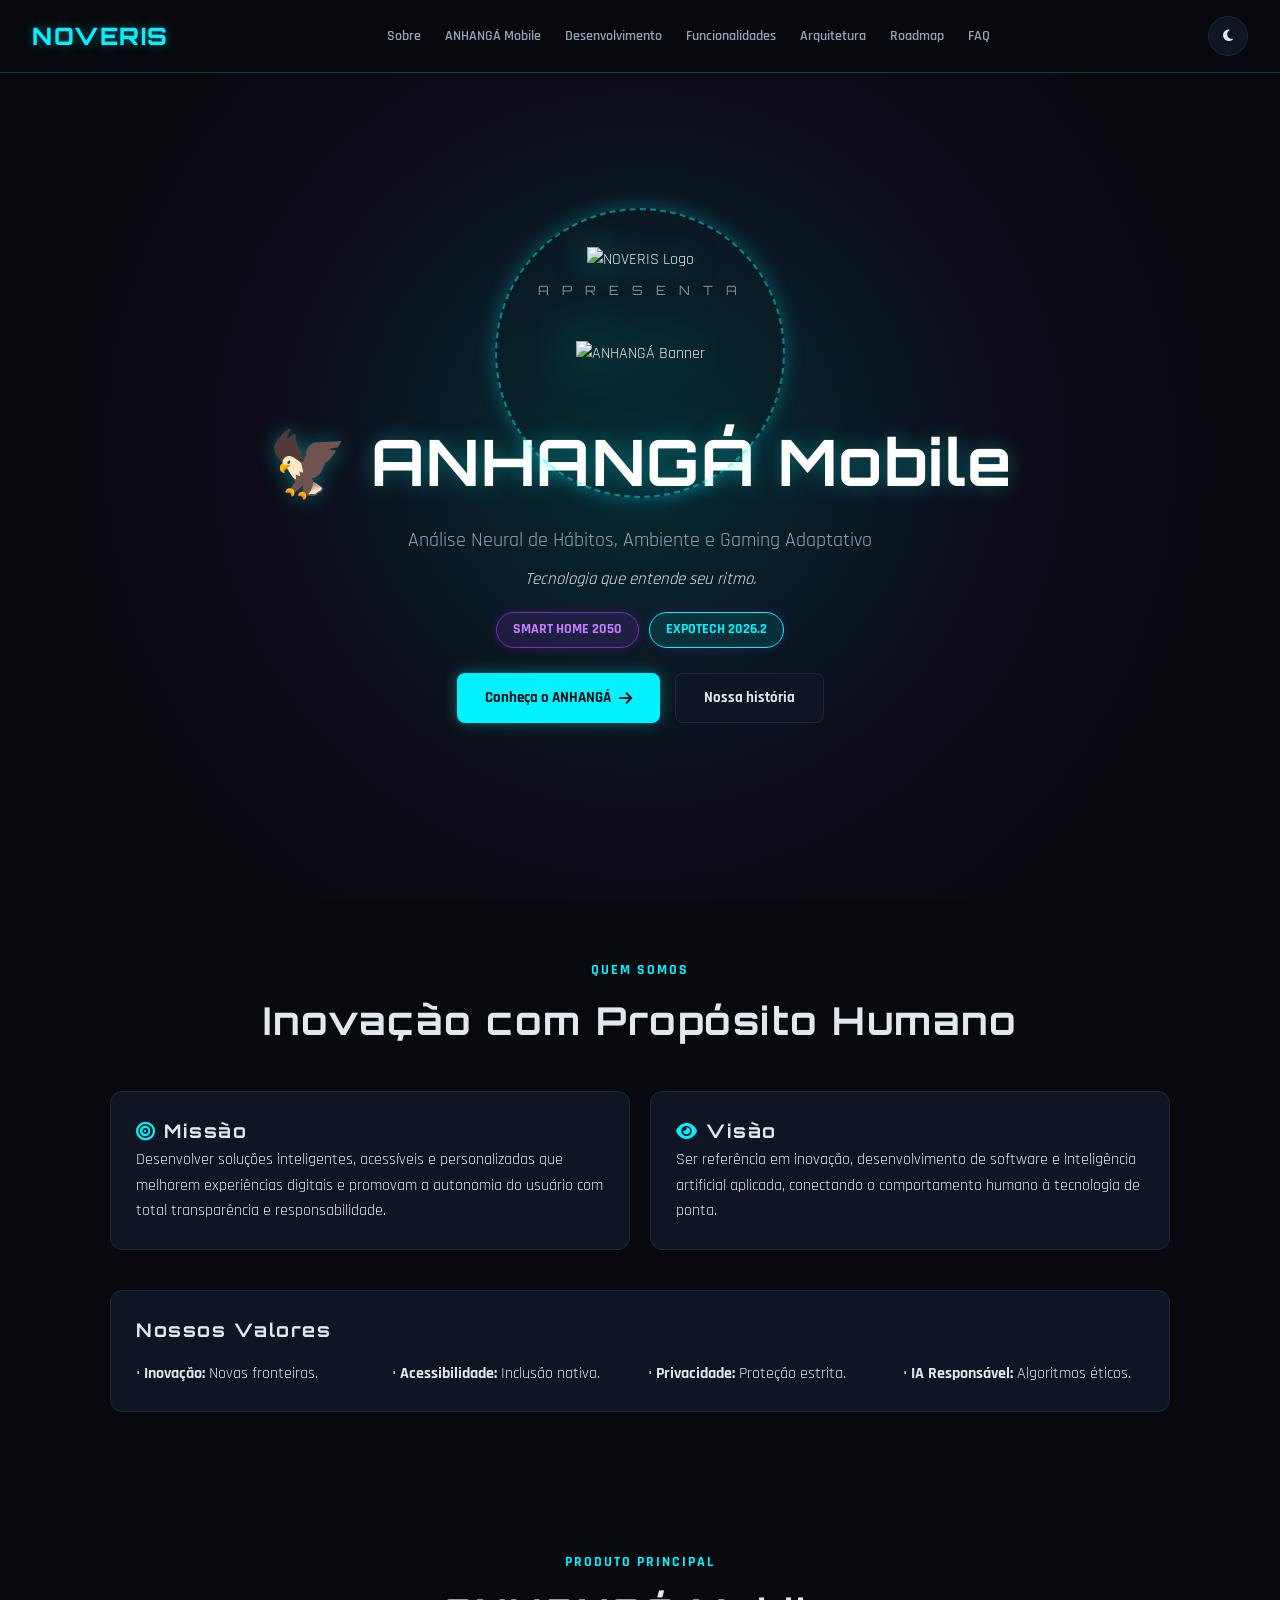
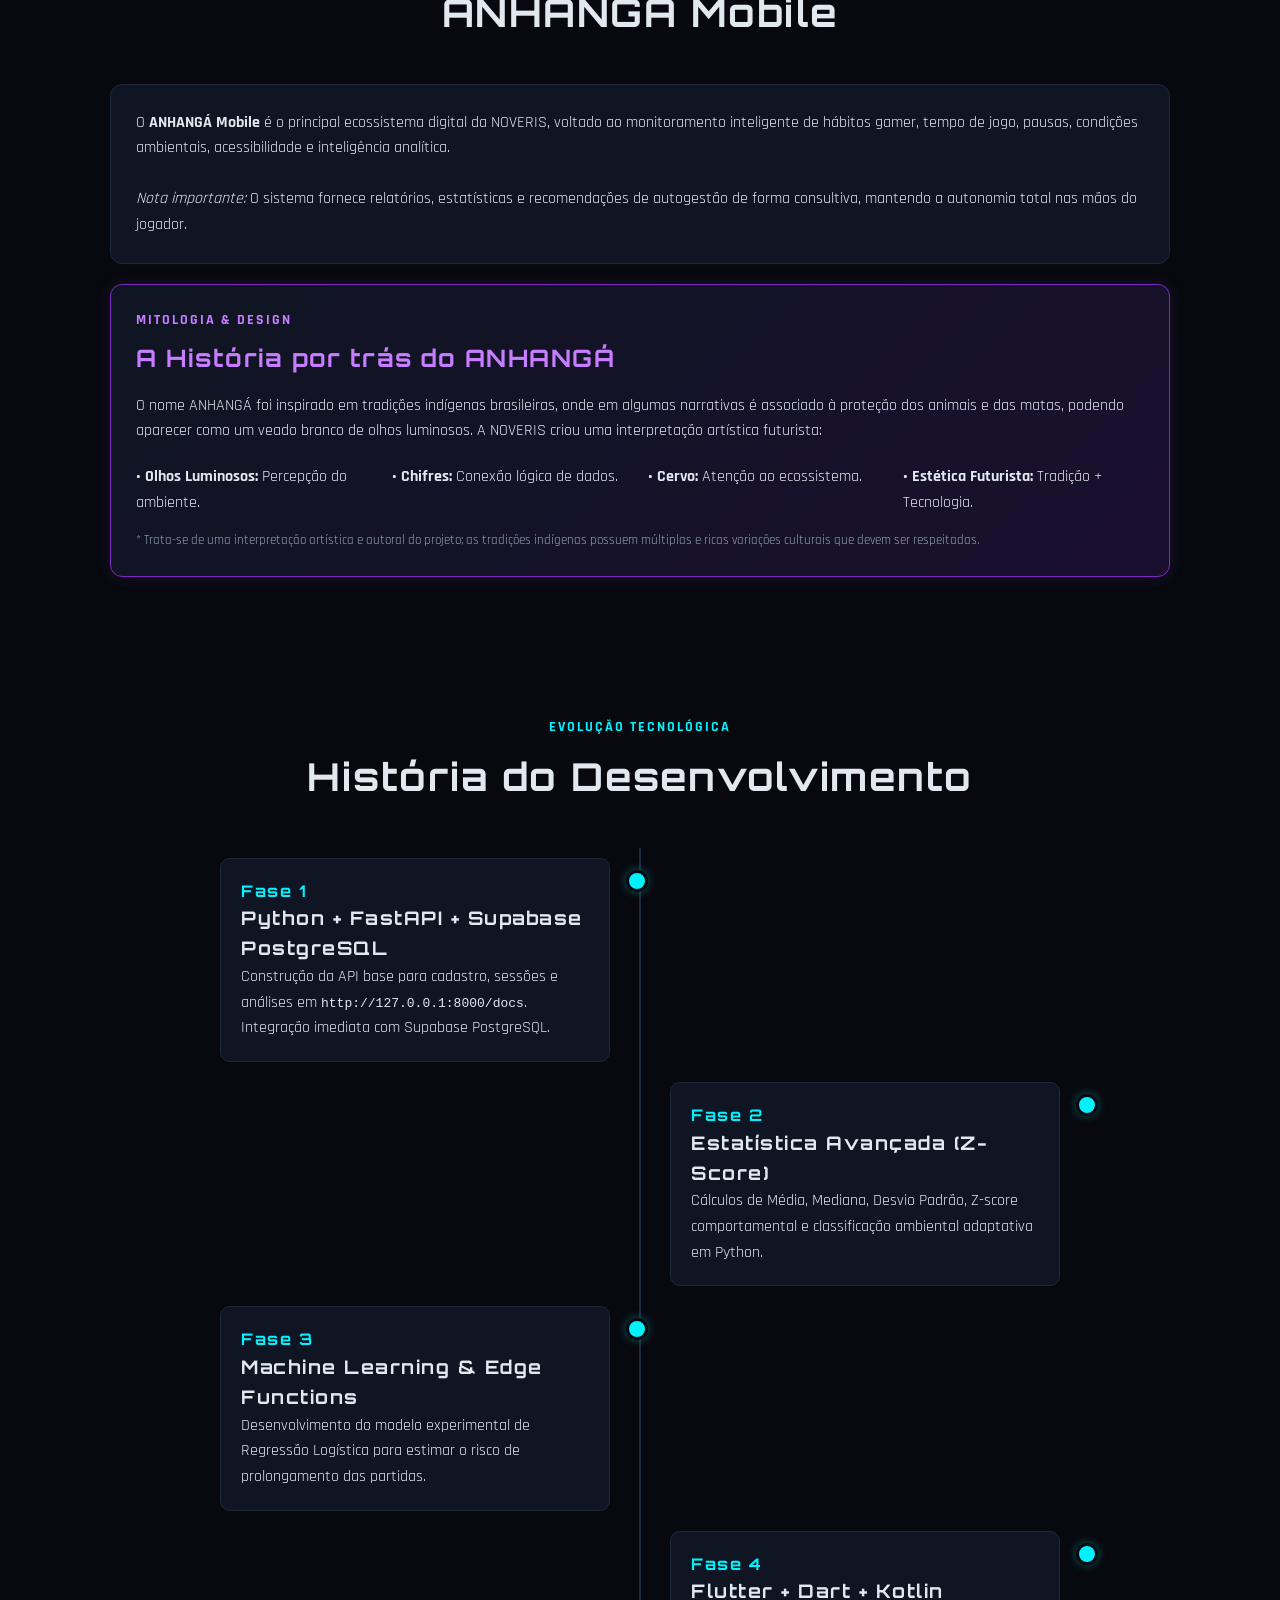
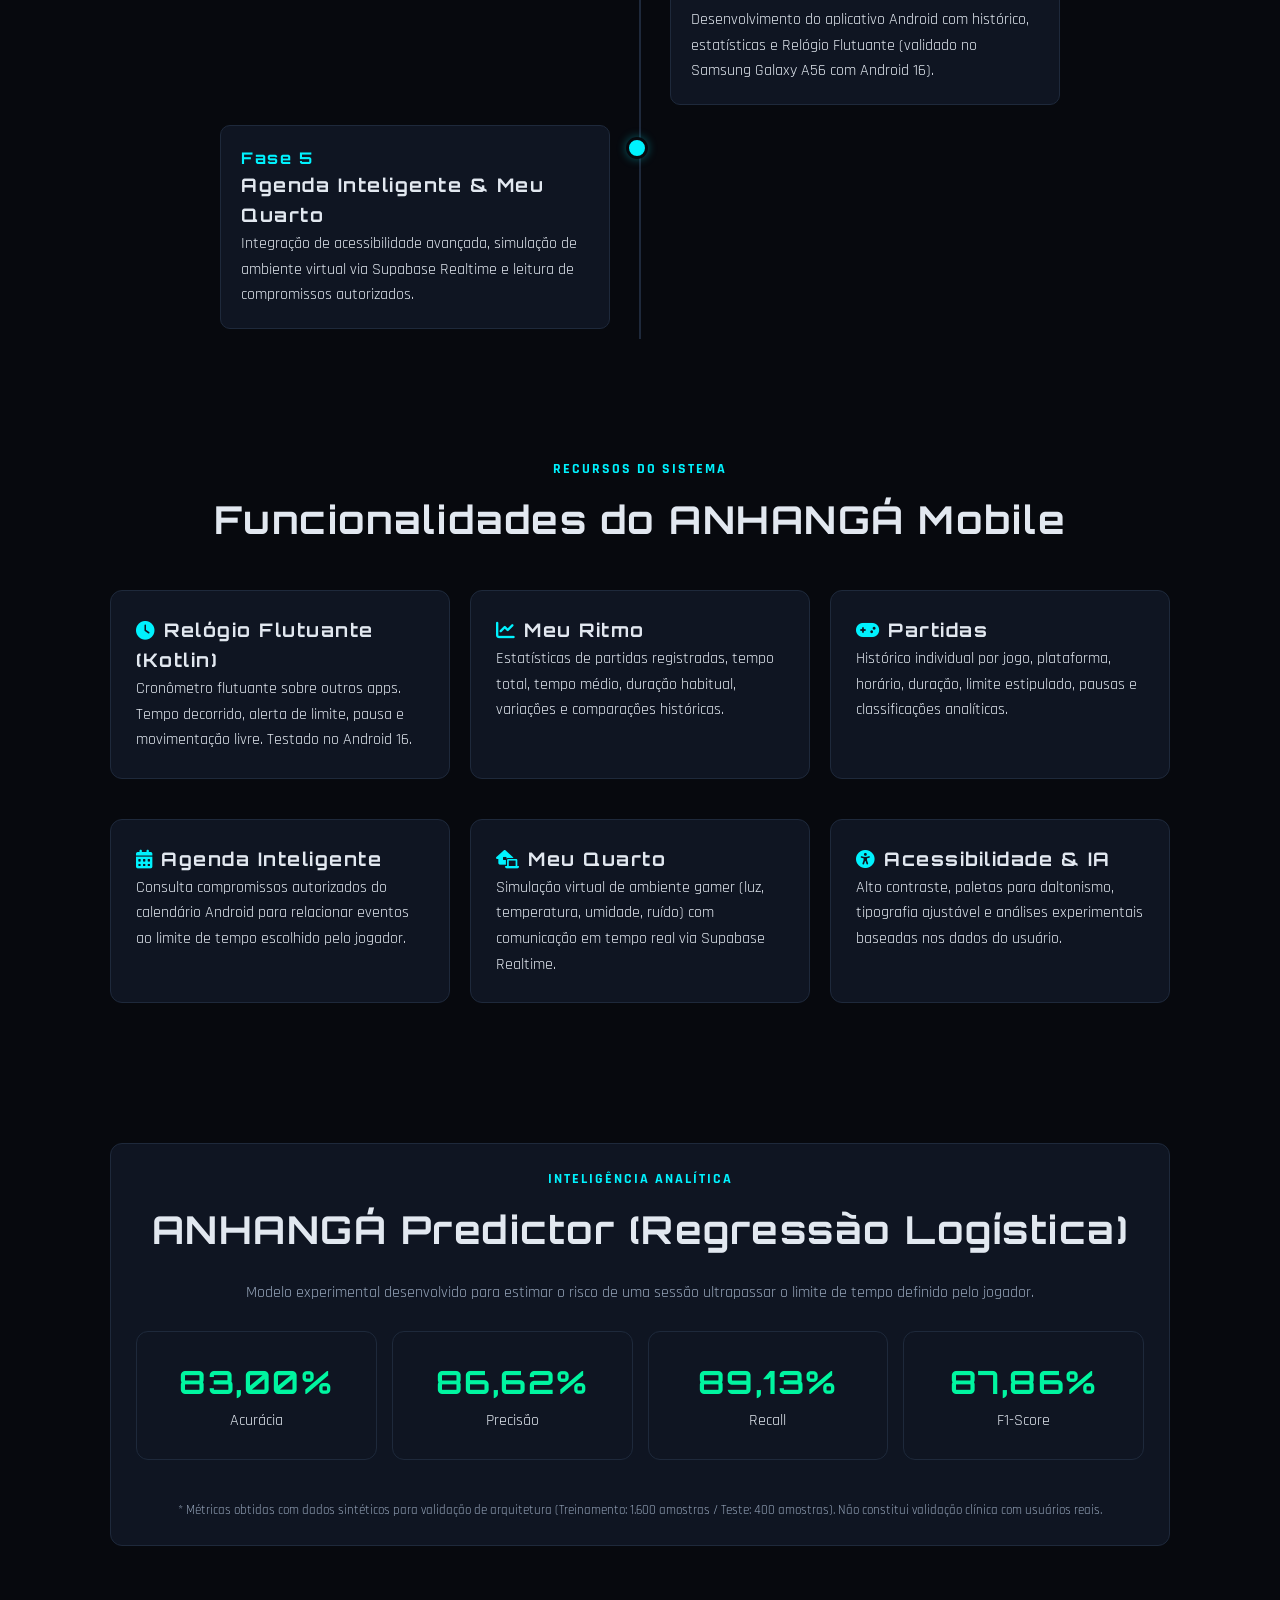
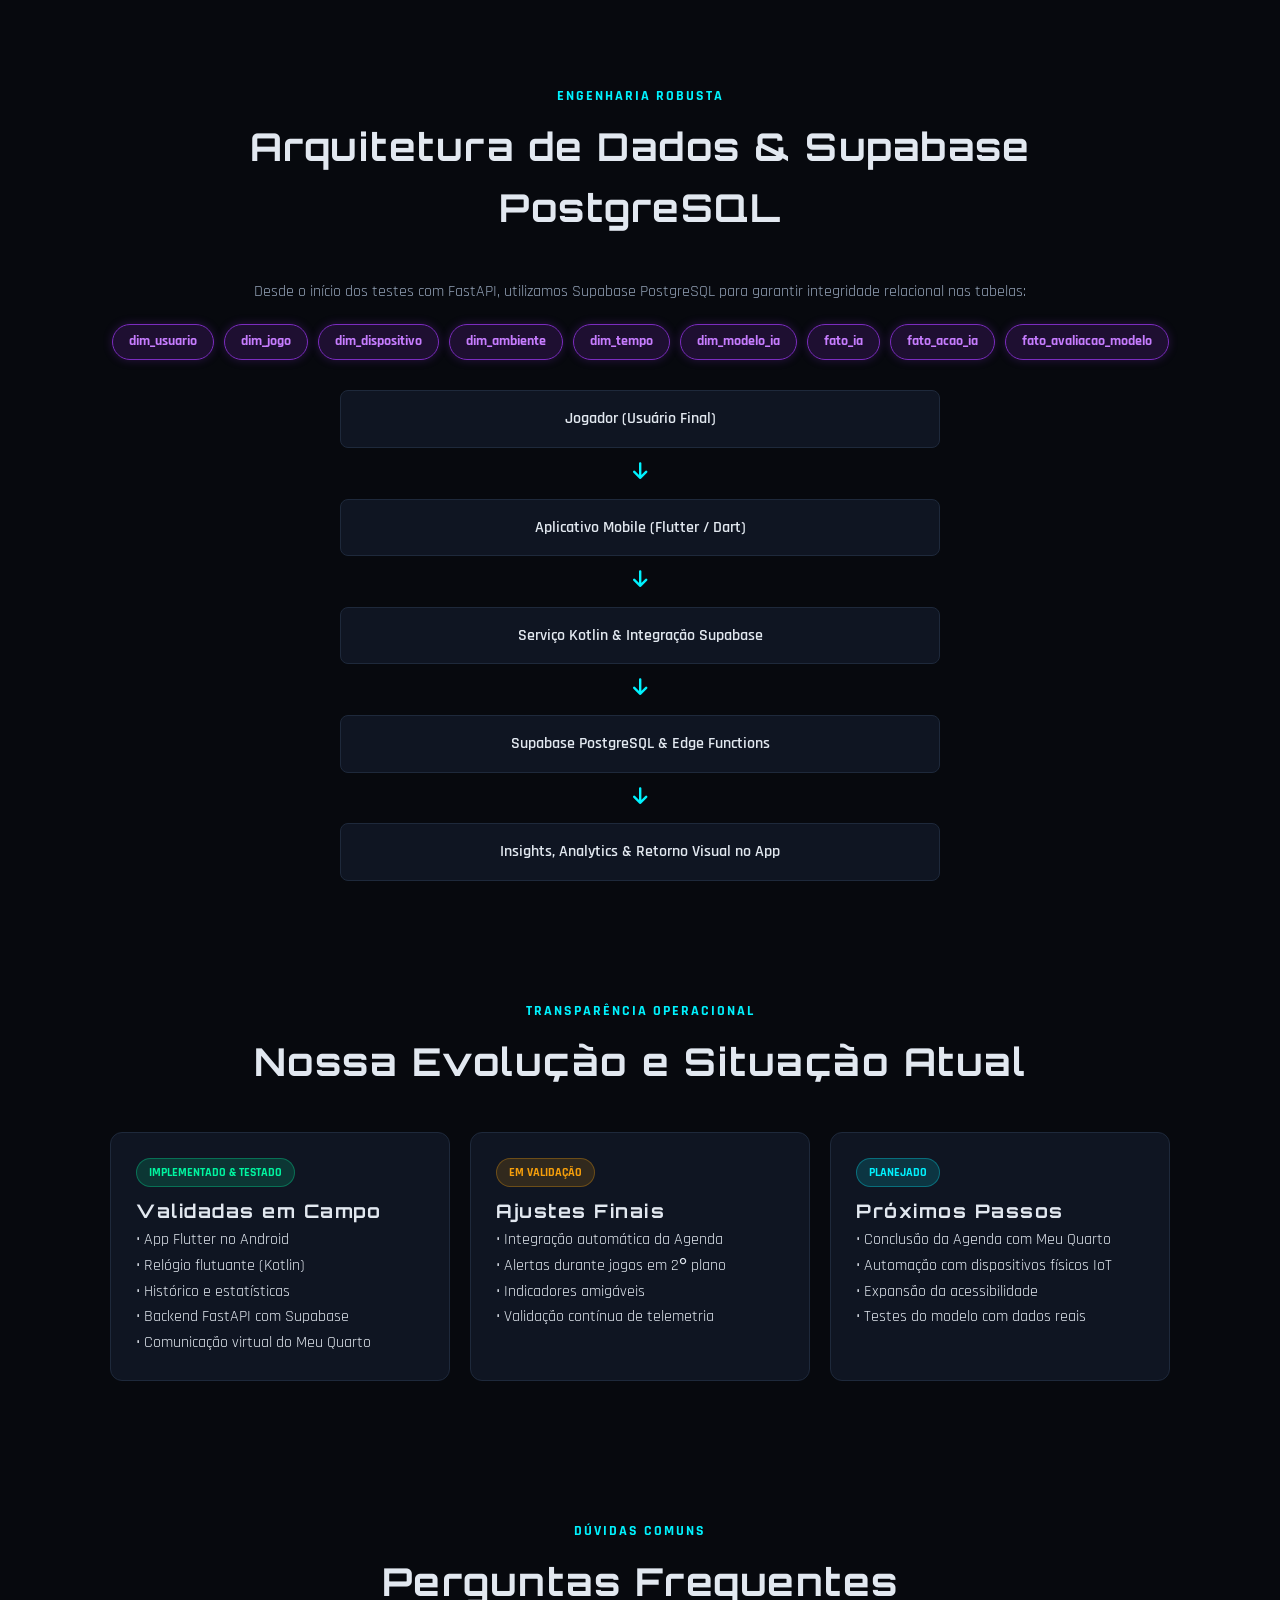
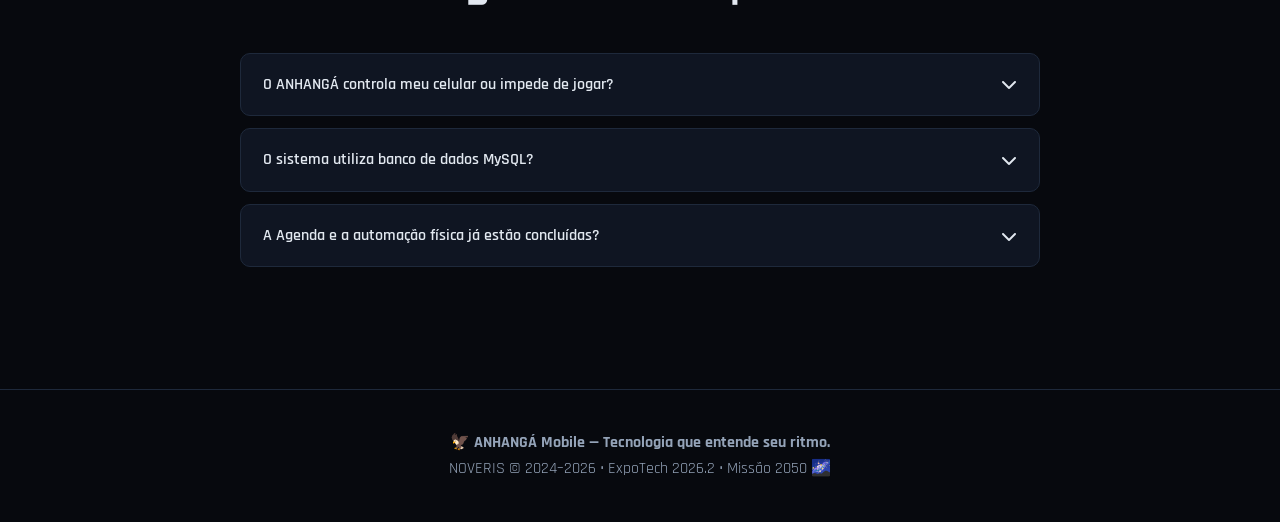
==== commit f16c7d01: "Update print statement from 'Hello' to 'Goodbye'" ====
--- a/assets/index.html
+++ b/assets/index.html
@@ -1,1073 +1,979 @@
 <!DOCTYPE html>
 <html lang="pt-BR" data-theme="dark">
 <head>
-    <meta charset="UTF-8">
-    <meta name="viewport" content="width=device-width, initial-scale=1.0">
-    <title>NOVERIS | Inteligência que entende seu ritmo</title>
-    <!-- Google Fonts -->
-    <link rel="preconnect" href="https://fonts.googleapis.com">
-    <link rel="preconnect" href="https://fonts.gstatic.com" crossorigin>
-    <link href="https://fonts.googleapis.com/css2?family=Orbitron:wght@500;700;900&family=Plus+Jakarta+Sans:wght@300;400;500;600;700&display=swap" rel="stylesheet">
-    <!-- FontAwesome para ícones -->
-    <link rel="stylesheet" href="https://cdnjs.cloudflare.com/ajax/libs/font-awesome/6.4.0/css/all.min.css">
-    
-    <style>
-        /* ========================================================
-           NOVERIS & ANHANGÁ — DESIGN SYSTEM (CYBERPUNK 2050 / PREMIUM)
-           ======================================================== */
-        :root {
-            --bg-primary: #07090e;
-            --bg-secondary: #0f141f;
-            --bg-card: #131b2e;
-            --bg-card-hover: #1a2540;
-            
-            --text-primary: #f8fafc;
-            --text-secondary: #94a3b8;
-            
-            --accent-cyan: #00f2fe;
-            --accent-violet: #7b2cbf;
-            --accent-green: #00f5a0;
-            
-            --border-color: rgba(255, 255, 255, 0.08);
-            --glow-cyan: rgba(0, 242, 254, 0.25);
-            --glow-violet: rgba(123, 44, 191, 0.3);
-            
-            --transition: all 0.35s cubic-bezier(0.4, 0, 0.2, 1);
-        }
-
-        [data-theme="light"] {
-            --bg-primary: #f4f6f9;
-            --bg-secondary: #eef2f7;
-            --bg-card: #ffffff;
-            --bg-card-hover: #f8fafc;
-            --text-primary: #0b0f19;
-            --text-secondary: #4b5563;
-            --border-color: rgba(0, 0, 0, 0.08);
-            --glow-cyan: rgba(0, 150, 200, 0.15);
-            --glow-violet: rgba(124, 58, 237, 0.15);
-        }
-
-        * {
-            margin: 0;
-            padding: 0;
-            box-sizing: border-box;
-            scroll-behavior: smooth;
-        }
-
-        body {
-            background-color: var(--bg-primary);
-            color: var(--text-primary);
-            font-family: 'Plus Jakarta Sans', sans-serif;
-            line-height: 1.6;
-            overflow-x: hidden;
-            transition: var(--transition);
-        }
-
-        h1, h2, h3, h4, .logo-text {
-            font-family: 'Orbitron', sans-serif;
-            letter-spacing: 1.2px;
-        }
-
-        /* HEADER & NAVBAR */
-        header {
-            position: fixed;
-            top: 0;
-            left: 0;
-            width: 100%;
-            background: rgba(7, 9, 14, 0.85);
-            backdrop-filter: blur(14px);
-            -webkit-backdrop-filter: blur(14px);
-            border-bottom: 1px solid var(--border-color);
-            z-index: 1000;
-            transition: var(--transition);
-        }
-
-        [data-theme="light"] header {
-            background: rgba(244, 246, 249, 0.85);
-        }
-
-        .nav-container {
-            max-width: 1280px;
-            margin: 0 auto;
-            padding: 1.1rem 2rem;
-            display: flex;
-            justify-content: space-between;
-            align-items: center;
-        }
-
-        .logo {
-            font-size: 1.5rem;
-            font-weight: 900;
-            letter-spacing: 2px;
-            color: var(--text-primary);
-            text-decoration: none;
-            display: flex;
-            align-items: center;
-            gap: 8px;
-        }
-
-        .logo span {
-            color: var(--accent-cyan);
-            text-shadow: 0 0 10px var(--glow-cyan);
-        }
-
-        .nav-links {
-            display: flex;
-            gap: 1.8rem;
-            list-style: none;
-            align-items: center;
-        }
-
-        .nav-links a {
-            color: var(--text-secondary);
-            text-decoration: none;
-            font-size: 0.9rem;
-            font-weight: 600;
-            transition: var(--transition);
-        }
-
-        .nav-links a:hover {
-            color: var(--accent-cyan);
-            text-shadow: 0 0 8px var(--glow-cyan);
-        }
-
-        .nav-actions {
-            display: flex;
-            gap: 1rem;
-            align-items: center;
-        }
-
-        .theme-toggle, .menu-toggle {
-            background: var(--bg-card);
-            border: 1px solid var(--border-color);
-            color: var(--text-primary);
-            width: 40px;
-            height: 40px;
-            border-radius: 50%;
-            cursor: pointer;
-            display: flex;
-            align-items: center;
-            justify-content: center;
-            transition: var(--transition);
-        }
-
-        .theme-toggle:hover, .menu-toggle:hover {
-            border-color: var(--accent-cyan);
-            color: var(--accent-cyan);
-            box-shadow: 0 0 12px var(--glow-cyan);
-        }
-
-        .menu-toggle {
-            display: none;
-        }
-
-        /* HERO SECTION */
-        .hero {
-            min-height: 100vh;
-            display: flex;
-            align-items: center;
-            justify-content: center;
-            padding: 9rem 2rem 5rem;
-            position: relative;
-            background: radial-gradient(circle at 50% 25%, var(--glow-violet) 0%, transparent 65%);
-        }
-
-        .hero-content {
-            max-width: 950px;
-            text-align: center;
-        }
-
-        .hero-badge {
-            display: inline-flex;
-            align-items: center;
-            gap: 8px;
-            padding: 6px 18px;
-            background: var(--bg-card);
-            border: 1px solid var(--border-color);
-            border-radius: 50px;
-            font-size: 0.85rem;
-            font-weight: 600;
-            color: var(--accent-cyan);
-            margin-bottom: 1.5rem;
-            box-shadow: 0 0 20px var(--glow-cyan);
-        }
-
-        .hero h1 {
-            font-size: clamp(2.5rem, 5vw, 4.2rem);
-            font-weight: 900;
-            margin-bottom: 1.5rem;
-            letter-spacing: -1px;
-            line-height: 1.15;
-        }
-
-        .hero h1 span {
-            background: linear-gradient(135deg, var(--accent-cyan), var(--accent-violet));
-            -webkit-background-clip: text;
-            -webkit-text-fill-color: transparent;
-            filter: drop-shadow(0 0 20px var(--glow-cyan));
-        }
-
-        .hero p {
-            font-size: clamp(1rem, 2vw, 1.2rem);
-            color: var(--text-secondary);
-            margin-bottom: 2.5rem;
-            max-width: 750px;
-            margin-left: auto;
-            margin-right: auto;
-        }
-
-        .hero-buttons {
-            display: flex;
-            gap: 1rem;
-            justify-content: center;
-            flex-wrap: wrap;
-        }
-
-        .btn {
-            padding: 0.9rem 2.2rem;
-            border-radius: 8px;
-            font-weight: 700;
-            text-decoration: none;
-            transition: var(--transition);
-            display: inline-flex;
-            align-items: center;
-            gap: 10px;
-            cursor: pointer;
-            border: none;
-            font-size: 0.95rem;
-        }
-
-        .btn-primary {
-            background: var(--accent-cyan);
-            color: #07090e;
-            box-shadow: 0 4px 20px var(--glow-cyan);
-        }
-
-        .btn-primary:hover {
-            transform: translateY(-3px);
-            box-shadow: 0 6px 30px rgba(0, 242, 254, 0.6);
-            background: #33f5ff;
-        }
-
-        .btn-secondary {
-            background: var(--bg-card);
-            color: var(--text-primary);
-            border: 1px solid var(--border-color);
-        }
-
-        .btn-secondary:hover {
-            border-color: var(--accent-cyan);
-            color: var(--accent-cyan);
-            transform: translateY(-3px);
-            box-shadow: 0 0 15px var(--glow-cyan);
-        }
-
-        /* SECTIONS & GRIDS */
-        section {
-            padding: 6rem 2rem;
-            max-width: 1280px;
-            margin: 0 auto;
-        }
-
-        .section-header {
-            text-align: center;
-            margin-bottom: 4rem;
-        }
-
-        .section-header span {
-            color: var(--accent-cyan);
-            font-weight: 700;
-            text-transform: uppercase;
-            letter-spacing: 2.5px;
-            font-size: 0.8rem;
-            display: block;
-            margin-bottom: 0.6rem;
-            text-shadow: 0 0 8px var(--glow-cyan);
-        }
-
-        .section-header h2 {
-            font-size: clamp(2rem, 3.5vw, 2.8rem);
-            font-weight: 700;
-        }
-
-        .grid-2 { display: grid; grid-template-columns: repeat(auto-fit, minmax(320px, 1fr)); gap: 2rem; }
-        .grid-3 { display: grid; grid-template-columns: repeat(auto-fit, minmax(300px, 1fr)); gap: 2rem; }
-        .grid-4 { display: grid; grid-template-columns: repeat(auto-fit, minmax(240px, 1fr)); gap: 1.5rem; }
-
-        /* CARDS FUTURISTAS */
-        .card {
-            background: var(--bg-card);
-            border: 1px solid var(--border-color);
-            border-radius: 16px;
-            padding: 2.5rem;
-            transition: var(--transition);
-            position: relative;
-            overflow: hidden;
-        }
-
-        .card::before {
-            content: '';
-            position: absolute;
-            top: 0;
-            left: 0;
-            width: 100%;
-            height: 2px;
-            background: linear-gradient(90deg, transparent, var(--accent-cyan), transparent);
-            opacity: 0;
-            transition: var(--transition);
-        }
-
-        .card:hover {
-            transform: translateY(-6px);
-            background: var(--bg-card-hover);
-            border-color: rgba(0, 242, 254, 0.4);
-            box-shadow: 0 12px 35px rgba(0, 0, 0, 0.3), 0 0 20px var(--glow-cyan);
-        }
-
-        .card:hover::before {
-            opacity: 1;
-        }
-
-        .card i {
-            font-size: 2.5rem;
-            color: var(--accent-cyan);
-            margin-bottom: 1.5rem;
-            filter: drop-shadow(0 0 10px var(--glow-cyan));
-        }
-
-        .card h3 {
-            font-size: 1.25rem;
-            margin-bottom: 1rem;
-        }
-
-        .card p {
-            color: var(--text-secondary);
-            font-size: 0.95rem;
-        }
-
-        /* SPOTLIGHT ANHANGÁ */
-        .anhanga-spotlight {
-            background: linear-gradient(135deg, var(--bg-secondary), var(--bg-card));
-            border-top: 1px solid var(--border-color);
-            border-bottom: 1px solid var(--border-color);
-        }
-
-        .spotlight-grid {
-            display: grid;
-            grid-template-columns: 1fr 1fr;
-            gap: 4rem;
-            align-items: center;
-        }
-
-        @media(max-width: 968px) {
-            .spotlight-grid { grid-template-columns: 1fr; }
-        }
-
-        .spotlight-content h2 {
-            font-size: 2.5rem;
-            margin-bottom: 1.5rem;
-        }
-
-        .spotlight-content p {
-            color: var(--text-secondary);
-            margin-bottom: 1.2rem;
-        }
-
-        .logo-placeholder {
-            background: var(--bg-card);
-            border: 2px dashed var(--accent-violet);
-            border-radius: 20px;
-            padding: 3.5rem 2rem;
-            text-align: center;
-            position: relative;
-            box-shadow: 0 0 40px var(--glow-violet);
-        }
-
-        .logo-placeholder i {
-            font-size: 4rem;
-            color: var(--accent-violet);
-            margin-bottom: 1rem;
-            filter: drop-shadow(0 0 15px var(--glow-violet));
-        }
-
-        /* TIMELINE INTERATIVA */
-        .timeline {
-            position: relative;
-            max-width: 900px;
-            margin: 0 auto;
-        }
-
-        .timeline::after {
-            content: '';
-            position: absolute;
-            width: 3px;
-            background: var(--border-color);
-            top: 0;
-            bottom: 0;
-            left: 50%;
-            margin-left: -1.5px;
-            box-shadow: 0 0 10px var(--glow-cyan);
-        }
-
-        @media(max-width: 768px) {
-            .timeline::after { left: 25px; }
-        }
-
-        .timeline-item {
-            padding: 10px 40px;
-            position: relative;
-            width: 50%;
-        }
-
-        @media(max-width: 768px) {
-            .timeline-item { width: 100%; padding-left: 60px; padding-right: 20px; }
-        }
-
-        .timeline-item::after {
-            content: '';
-            position: absolute;
-            width: 18px;
-            height: 18px;
-            right: -9px;
-            background: var(--accent-cyan);
-            border: 4px solid var(--bg-primary);
-            top: 25px;
-            border-radius: 50%;
-            z-index: 1;
-            box-shadow: 0 0 15px var(--glow-cyan);
-        }
-
-        @media(max-width: 768px) {
-            .timeline-item::after { left: 16px; }
-        }
-
-        .left { left: 0; }
-        .right { left: 50%; }
-        @media(max-width: 768px) { .right { left: 0; } }
-
-        .timeline-content {
-            padding: 2rem;
-            background: var(--bg-card);
-            border: 1px solid var(--border-color);
-            border-radius: 14px;
-            box-shadow: 0 8px 25px rgba(0,0,0,0.2);
-            transition: var(--transition);
-        }
-
-        .timeline-content:hover {
-            border-color: var(--accent-cyan);
-            box-shadow: 0 10px 30px rgba(0,0,0,0.3), 0 0 15px var(--glow-cyan);
-        }
-
-        .timeline-content h4 {
-            color: var(--accent-cyan);
-            margin-bottom: 0.4rem;
-            font-size: 0.95rem;
-        }
-
-        .timeline-content h3 {
-            margin-bottom: 0.8rem;
-            font-size: 1.2rem;
-        }
-
-        .timeline-content p {
-            color: var(--text-secondary);
-            font-size: 0.92rem;
-        }
-
-        /* ARQUITETURA DE DADOS */
-        .architecture-flow {
-            display: flex;
-            flex-direction: column;
-            align-items: center;
-            gap: 0.8rem;
-            max-width: 650px;
-            margin: 3rem auto 0;
-            text-align: center;
-        }
-
-        .arch-node {
-            background: var(--bg-card);
-            border: 1px solid var(--border-color);
-            padding: 1.1rem 2rem;
-            border-radius: 10px;
-            width: 100%;
-            font-weight: 600;
-            color: var(--text-primary);
-            box-shadow: 0 4px 15px rgba(0,0,0,0.15);
-            transition: var(--transition);
-        }
-
-        .arch-node:hover {
-            border-color: var(--accent-cyan);
-            box-shadow: 0 0 15px var(--glow-cyan);
-        }
-
-        .arch-arrow {
-            color: var(--accent-cyan);
-            font-size: 1.1rem;
-            text-shadow: 0 0 8px var(--glow-cyan);
-        }
-
-        /* FAQ ACCORDION */
-        .faq-container {
-            max-width: 850px;
-            margin: 0 auto;
-        }
-
-        .faq-item {
-            background: var(--bg-card);
-            border: 1px solid var(--border-color);
-            border-radius: 12px;
-            margin-bottom: 1rem;
-            overflow: hidden;
-            transition: var(--transition);
-        }
-
-        .faq-question {
-            padding: 1.4rem 1.8rem;
-            display: flex;
-            justify-content: space-between;
-            align-items: center;
-            cursor: pointer;
-            font-weight: 600;
-            font-size: 1.05rem;
-        }
-
-        .faq-answer {
-            padding: 0 1.8rem 1.5rem;
-            color: var(--text-secondary);
-            display: none;
-            font-size: 0.95rem;
-        }
-
-        .faq-item.active .faq-answer { display: block; }
-        .faq-item.active { border-color: var(--accent-cyan); box-shadow: 0 0 15px var(--glow-cyan); }
-        .faq-item.active .faq-question i { transform: rotate(180deg); color: var(--accent-cyan); }
-        .faq-question i { transition: var(--transition); }
-
-        /* BADGES DE STATUS */
-        .status-badge {
-            display: inline-block;
-            padding: 5px 12px;
-            border-radius: 20px;
-            font-size: 0.75rem;
-            font-weight: 700;
-            text-transform: uppercase;
-            margin-bottom: 1rem;
-            letter-spacing: 1px;
-        }
-        .status-tested { background: rgba(0, 245, 160, 0.15); color: var(--accent-green); border: 1px solid rgba(0,245,160,0.3); }
-        .status-validating { background: rgba(245, 158, 11, 0.15); color: #f59e0b; border: 1px solid rgba(245,158,11,0.3); }
-        .status-planned { background: rgba(0, 242, 254, 0.15); color: var(--accent-cyan); border: 1px solid rgba(0,242,254,0.3); }
-
-        /* FOOTER & BACK TO TOP */
-        footer {
-            background: var(--bg-secondary);
-            border-top: 1px solid var(--border-color);
-            padding: 4rem 2rem 2.5rem;
-            text-align: center;
-            color: var(--text-secondary);
-        }
-
-        .footer-content {
-            max-width: 1280px;
-            margin: 0 auto;
-            display: flex;
-            flex-direction: column;
-            align-items: center;
-            gap: 1.2rem;
-        }
-
-        .back-to-top {
-            position: fixed;
-            bottom: 2rem;
-            right: 2rem;
-            background: var(--accent-cyan);
-            color: #07090e;
-            width: 45px;
-            height: 45px;
-            border-radius: 50%;
-            display: flex;
-            align-items: center;
-            justify-content: center;
-            cursor: pointer;
-            opacity: 0;
-            visibility: hidden;
-            transition: var(--transition);
-            z-index: 999;
-            box-shadow: 0 4px 20px var(--glow-cyan);
-        }
-
-        .back-to-top.visible { opacity: 1; visibility: visible; }
-        .back-to-top:hover { transform: translateY(-3px); box-shadow: 0 6px 25px rgba(0,242,254,0.8); }
-
-        @media(max-width: 768px) {
-            .nav-links {
-                display: none;
-                flex-direction: column;
-                position: absolute;
-                top: 100%;
-                left: 0;
-                width: 100%;
-                background: var(--bg-secondary);
-                padding: 2rem;
-                border-bottom: 1px solid var(--border-color);
-                box-shadow: 0 10px 30px rgba(0,0,0,0.5);
-            }
-            .nav-links.active { display: flex; }
-            .menu-toggle { display: flex; }
-        }
-    </style>
+  <meta charset="UTF-8">
+  <meta name="viewport" content="width=device-width, initial-scale=1.0">
+  <title>NOVERIS | ANHANGÁ Mobile — Smart Home 2050</title>
+  
+  <!-- Fontes do Google -->
+  <link rel="preconnect" href="https://fonts.googleapis.com">
+  <link rel="preconnect" href="https://fonts.gstatic.com" crossorigin>
+  <link href="https://fonts.googleapis.com/css2?family=Orbitron:wght@500;700;900&family=Rajdhani:wght@400;600;700&family=Plus+Jakarta+Sans:wght@300;400;500;600;700&display=swap" rel="stylesheet">
+  
+  <!-- FontAwesome -->
+  <link rel="stylesheet" href="https://cdnjs.cloudflare.com/ajax/libs/font-awesome/6.4.0/css/all.min.css">
+  
+  <style>
+    /* ========================================================
+       PALETA DE CORES CYBERPUNK 2050 & DESIGN NEON (NOVERIS)
+       ======================================================== */
+    :root {
+      --fundo-principal: #07090e;
+      --fundo-cards: #0f1522;
+      --fundo-cards-hover: #172033;
+      --borda-cards: #1e293b;
+      
+      --cor-texto: #e2e8f0;
+      --cor-subtitulo: #94a3b8;
+      
+      --cor-destaque: #00f2fe;     /* Ciano Neon */
+      --cor-secundaria: #7b2cbf;   /* Roxo Neon */
+      --cor-verde: #00f5a0;        /* Verde Esmeralda */
+      
+      --glow-cyan: rgba(0, 242, 254, 0.35);
+      --glow-purple: rgba(123, 44, 191, 0.4);
+      --transition: all 0.35s cubic-bezier(0.4, 0, 0.2, 1);
+    }
+
+    [data-theme="light"] {
+      --fundo-principal: #f4f6f9;
+      --fundo-cards: #ffffff;
+      --fundo-cards-hover: #f8fafc;
+      --borda-cards: rgba(0, 0, 0, 0.08);
+      --cor-texto: #0b0f19;
+      --cor-subtitulo: #4b5563;
+      --glow-cyan: rgba(0, 150, 200, 0.2);
+      --glow-purple: rgba(124, 58, 237, 0.2);
+    }
+
+    * {
+      margin: 0;
+      padding: 0;
+      box-sizing: border-box;
+      scroll-behavior: smooth;
+    }
+
+    body {
+      background-color: var(--fundo-principal);
+      color: var(--cor-texto);
+      font-family: 'Rajdhani', 'Plus Jakarta Sans', sans-serif;
+      line-height: 1.6;
+      overflow-x: hidden;
+      transition: var(--transition);
+    }
+
+    h1, h2, h3, h4, .logo-text {
+      font-family: 'Orbitron', sans-serif;
+      letter-spacing: 1.5px;
+    }
+
+    /* HEADER & NAVBAR */
+    header {
+      position: fixed;
+      top: 0;
+      left: 0;
+      width: 100%;
+      background: rgba(7, 9, 14, 0.92);
+      backdrop-filter: blur(14px);
+      -webkit-backdrop-filter: blur(14px);
+      border-bottom: 1px solid rgba(0, 242, 254, 0.25);
+      z-index: 1000;
+      transition: var(--transition);
+    }
+
+    .nav-container {
+      max-width: 1280px;
+      margin: 0 auto;
+      padding: 1rem 2rem;
+      display: flex;
+      justify-content: space-between;
+      align-items: center;
+    }
+
+    .logo-text {
+      font-size: 1.5rem;
+      font-weight: 800;
+      color: var(--cor-destaque);
+      text-shadow: 0 0 12px var(--glow-cyan);
+      text-decoration: none;
+    }
+
+    .nav-links {
+      display: flex;
+      gap: 1.5rem;
+      list-style: none;
+      align-items: center;
+    }
+
+    .nav-links a {
+      color: var(--cor-subtitulo);
+      text-decoration: none;
+      font-size: 0.9rem;
+      font-weight: 600;
+      transition: var(--transition);
+    }
+
+    .nav-links a:hover {
+      color: var(--cor-destaque);
+      text-shadow: 0 0 8px var(--glow-cyan);
+    }
+
+    .nav-actions {
+      display: flex;
+      gap: 1rem;
+      align-items: center;
+    }
+
+    .theme-toggle, .menu-toggle {
+      background: var(--fundo-cards);
+      border: 1px solid var(--borda-cards);
+      color: var(--cor-texto);
+      width: 40px;
+      height: 40px;
+      border-radius: 50%;
+      cursor: pointer;
+      display: flex;
+      align-items: center;
+      justify-content: center;
+      transition: var(--transition);
+    }
+
+    .theme-toggle:hover {
+      border-color: var(--cor-destaque);
+      color: var(--cor-destaque);
+      box-shadow: 0 0 12px var(--glow-cyan);
+    }
+
+    .menu-toggle { display: none; }
+
+    /* SEÇÃO HERO COM IMAGENS DAS LOGOS E ANIMAÇÕES FUTURISTAS */
+    .hero {
+      min-height: 100vh;
+      display: flex;
+      align-items: center;
+      justify-content: center;
+      text-align: center;
+      padding-top: 130px;
+      padding-bottom: 60px;
+      background: radial-gradient(circle at center, rgba(0, 242, 254, 0.15) 0%, rgba(123, 44, 191, 0.05) 50%, transparent 80%);
+    }
+
+    .hero-content {
+      max-width: 950px;
+      margin: 0 auto;
+    }
+
+    .noveris-presenta {
+      display: flex;
+      flex-direction: column;
+      align-items: center;
+      justify-content: center;
+      margin-bottom: 20px;
+    }
+
+    .company-logo {
+      max-width: 230px;
+      height: auto;
+      filter: drop-shadow(0 0 15px rgba(0, 242, 254, 0.5));
+      animation: pulseHolo 3s ease-in-out infinite alternate;
+      transition: transform 0.4s ease;
+    }
+
+    .company-logo:hover {
+      transform: scale(1.08) rotate(-2deg);
+    }
+
+    .presenta-text {
+      font-family: 'Orbitron', sans-serif;
+      font-size: 0.8rem;
+      letter-spacing: 5px;
+      color: var(--cor-subtitulo);
+      margin-top: 8px;
+      text-transform: uppercase;
+      opacity: 0.85;
+    }
+
+    .hero-image-wrapper {
+      position: relative;
+      display: inline-flex;
+      justify-content: center;
+      align-items: center;
+      perspective: 1000px;
+      margin-bottom: 25px;
+      padding: 20px;
+    }
+
+    .orbital-ring {
+      position: absolute;
+      width: 290px;
+      height: 290px;
+      border-radius: 50%;
+      border: 2px dashed rgba(0, 242, 254, 0.5);
+      box-shadow: 0 0 20px rgba(0, 242, 254, 0.3);
+      animation: rotateRing 8s linear infinite;
+      pointer-events: none;
+    }
+
+    .hero-logo {
+      max-width: 270px;
+      z-index: 2;
+      filter: drop-shadow(0 0 25px rgba(0, 242, 254, 0.7));
+      animation: float3DMotion 4s ease-in-out infinite;
+      transition: filter 0.4s ease, transform 0.4s ease;
+    }
+
+    .hero-logo:hover {
+      filter: drop-shadow(0 0 45px rgba(0, 242, 254, 1));
+      transform: scale(1.08) rotateY(18deg);
+    }
+
+    @keyframes float3DMotion {
+      0% { transform: translateY(0px) rotateX(0deg) rotateY(0deg) scale(1); }
+      25% { transform: translateY(-15px) rotateX(8deg) rotateY(-8deg) scale(1.02); }
+      50% { transform: translateY(-22px) rotateX(0deg) rotateY(8deg) scale(1.04); }
+      75% { transform: translateY(-10px) rotateX(-8deg) rotateY(0deg) scale(1.02); }
+      100% { transform: translateY(0px) rotateX(0deg) rotateY(0deg) scale(1); }
+    }
+
+    @keyframes rotateRing {
+      0% { transform: rotate(0deg) rotateX(60deg); }
+      100% { transform: rotate(360deg) rotateX(60deg); }
+    }
+
+    @keyframes pulseHolo {
+      0% { filter: drop-shadow(0 0 10px rgba(0, 242, 254, 0.3)); transform: scale(0.98); }
+      100% { filter: drop-shadow(0 0 30px rgba(0, 242, 254, 0.8)); transform: scale(1.03); }
+    }
+
+    .hero h1 {
+      font-size: clamp(2.5rem, 5vw, 4rem);
+      color: #ffffff;
+      margin-bottom: 10px;
+      text-shadow: 0 0 20px var(--glow-cyan);
+    }
+
+    .subtitle {
+      font-size: 1.25rem;
+      color: var(--cor-subtitulo);
+      margin-bottom: 10px;
+    }
+
+    .hero-tagline {
+      font-size: 1.05rem;
+      color: var(--cor-texto);
+      margin-bottom: 20px;
+      font-style: italic;
+    }
+
+    .badge-group {
+      display: flex;
+      gap: 10px;
+      justify-content: center;
+      margin-bottom: 25px;
+    }
+
+    .badge {
+      padding: 6px 16px;
+      background: rgba(123, 44, 191, 0.2);
+      border: 1px solid var(--cor-secundaria);
+      color: #c77dff;
+      border-radius: 20px;
+      font-size: 0.85rem;
+      font-weight: bold;
+      box-shadow: 0 0 10px rgba(123, 44, 191, 0.3);
+    }
+
+    .secondary-badge {
+      background: rgba(0, 242, 254, 0.1);
+      border-color: var(--cor-destaque);
+      color: var(--cor-destaque);
+    }
+
+    .hero-buttons {
+      display: flex;
+      gap: 15px;
+      justify-content: center;
+      flex-wrap: wrap;
+    }
+
+    .btn {
+      padding: 12px 28px;
+      border-radius: 8px;
+      text-decoration: none;
+      font-weight: bold;
+      transition: all 0.3s ease;
+      display: inline-flex;
+      align-items: center;
+      gap: 8px;
+      font-size: 0.95rem;
+    }
+
+    .btn.primary {
+      background: var(--cor-destaque);
+      color: #0b0e14;
+      box-shadow: 0 0 15px var(--glow-cyan);
+    }
+
+    .btn.primary:hover {
+      box-shadow: 0 0 30px rgba(0, 242, 254, 0.9);
+      transform: translateY(-3px) scale(1.02);
+    }
+
+    .btn.secondary {
+      border: 1px solid var(--borda-cards);
+      color: var(--cor-texto);
+      background: var(--fundo-cards);
+    }
+
+    .btn.secondary:hover {
+      border-color: var(--cor-destaque);
+      color: var(--cor-destaque);
+      box-shadow: 0 0 15px var(--glow-cyan);
+      transform: translateY(-3px);
+    }
+
+    /* CONTAINERS & CARDS */
+    .container {
+      padding: 60px 20px;
+      max-width: 1100px;
+      margin: 0 auto;
+    }
+
+    .section-header {
+      text-align: center;
+      margin-bottom: 40px;
+    }
+
+    .section-header span {
+      color: var(--cor-destaque);
+      font-weight: 700;
+      text-transform: uppercase;
+      letter-spacing: 2px;
+      font-size: 0.85rem;
+      display: block;
+      margin-bottom: 8px;
+    }
+
+    .section-header h2 {
+      font-size: clamp(1.8rem, 3vw, 2.6rem);
+    }
+
+    .grid-2 { display: grid; grid-template-columns: repeat(auto-fit, minmax(300px, 1fr)); gap: 20px; }
+    .grid-3 { display: grid; grid-template-columns: repeat(auto-fit, minmax(280px, 1fr)); gap: 20px; }
+    .grid-4 { display: grid; grid-template-columns: repeat(auto-fit, minmax(220px, 1fr)); gap: 15px; }
+
+    .card {
+      background: var(--fundo-cards);
+      padding: 25px;
+      border-radius: 12px;
+      border: 1px solid var(--borda-cards);
+      margin-bottom: 20px;
+      transition: all 0.4s ease;
+      position: relative;
+      overflow: hidden;
+    }
+
+    .futuristic-card:hover {
+      transform: translateY(-5px);
+      border-color: var(--cor-destaque);
+      box-shadow: 0 0 25px rgba(0, 242, 254, 0.2);
+    }
+
+    .futuristic-card::before {
+      content: '';
+      position: absolute;
+      top: 0;
+      left: -100%;
+      width: 100%;
+      height: 2px;
+      background: linear-gradient(90deg, transparent, var(--cor-destaque), transparent);
+      transition: 0.5s;
+    }
+
+    .futuristic-card:hover::before { left: 100%; }
+
+    .curiosidade-card {
+      background: linear-gradient(135deg, #0f1522 0%, #1a0f2e 100%);
+      border: 1px solid var(--cor-secundaria);
+      box-shadow: 0 0 15px rgba(123, 44, 191, 0.2);
+    }
+
+    .curiosidade-card:hover {
+      border-color: #c77dff;
+      box-shadow: 0 0 30px rgba(123, 44, 191, 0.4);
+    }
+
+    /* TIMELINE */
+    .timeline {
+      position: relative;
+      max-width: 900px;
+      margin: 0 auto;
+    }
+
+    .timeline::after {
+      content: '';
+      position: absolute;
+      width: 2px;
+      background: var(--borda-cards);
+      top: 0;
+      bottom: 0;
+      left: 50%;
+      margin-left: -1px;
+    }
+
+    @media(max-width: 768px) { .timeline::after { left: 20px; } }
+
+    .timeline-item {
+      padding: 10px 30px;
+      position: relative;
+      width: 50%;
+    }
+
+    @media(max-width: 768px) { .timeline-item { width: 100%; padding-left: 50px; padding-right: 15px; } }
+
+    .timeline-item::after {
+      content: '';
+      position: absolute;
+      width: 16px;
+      height: 16px;
+      right: -8px;
+      background: var(--cor-destaque);
+      border: 3px solid var(--fundo-principal);
+      top: 22px;
+      border-radius: 50%;
+      z-index: 1;
+      box-shadow: 0 0 10px var(--glow-cyan);
+    }
+
+    @media(max-width: 768px) { .timeline-item::after { left: 12px; } }
+
+    .left { left: 0; }
+    .right { left: 50%; }
+    @media(max-width: 768px) { .right { left: 0; } }
+
+    .timeline-content {
+      padding: 20px;
+      background: var(--fundo-cards);
+      border: 1px solid var(--borda-cards);
+      border-radius: 10px;
+    }
+
+    /* ARQUITETURA & FLOW */
+    .architecture-flow {
+      display: flex;
+      flex-direction: column;
+      align-items: center;
+      gap: 10px;
+      max-width: 600px;
+      margin: 30px auto 0;
+      text-align: center;
+    }
+
+    .arch-node {
+      background: var(--fundo-cards);
+      border: 1px solid var(--borda-cards);
+      padding: 15px 25px;
+      border-radius: 8px;
+      width: 100%;
+      font-weight: 600;
+      color: var(--cor-texto);
+    }
+
+    .arch-arrow {
+      color: var(--cor-destaque);
+      font-size: 1.2rem;
+    }
+
+    /* FAQ ACCORDION */
+    .faq-container { max-width: 800px; margin: 0 auto; }
+    .faq-item {
+      background: var(--fundo-cards);
+      border: 1px solid var(--borda-cards);
+      border-radius: 10px;
+      margin-bottom: 12px;
+      overflow: hidden;
+    }
+    .faq-question {
+      padding: 18px 22px;
+      display: flex;
+      justify-content: space-between;
+      align-items: center;
+      cursor: pointer;
+      font-weight: 600;
+    }
+    .faq-answer {
+      padding: 0 22px 18px;
+      color: var(--cor-subtitulo);
+      display: none;
+    }
+    .faq-item.active .faq-answer { display: block; }
+    .faq-item.active .faq-question i { transform: rotate(180deg); color: var(--cor-destaque); }
+
+    /* BADGES STATUS */
+    .status-badge {
+      display: inline-block;
+      padding: 4px 12px;
+      border-radius: 20px;
+      font-size: 0.75rem;
+      font-weight: 700;
+      text-transform: uppercase;
+      margin-bottom: 10px;
+    }
+    .status-tested { background: rgba(0, 245, 160, 0.15); color: var(--cor-verde); border: 1px solid rgba(0,245,160,0.3); }
+    .status-validating { background: rgba(245, 158, 11, 0.15); color: #f59e0b; border: 1px solid rgba(245,158,11,0.3); }
+    .status-planned { background: rgba(0, 242, 254, 0.15); color: var(--cor-destaque); border: 1px solid rgba(0,242,254,0.3); }
+
+    /* FOOTER & BACK TO TOP */
+    footer {
+      text-align: center;
+      padding: 40px 20px;
+      border-top: 1px solid var(--borda-cards);
+      color: var(--cor-subtitulo);
+      margin-top: 50px;
+    }
+
+    .back-to-top {
+      position: fixed;
+      bottom: 2rem;
+      right: 2rem;
+      background: var(--cor-destaque);
+      color: #07090e;
+      width: 45px;
+      height: 45px;
+      border-radius: 50%;
+      display: flex;
+      align-items: center;
+      justify-content: center;
+      cursor: pointer;
+      opacity: 0;
+      visibility: hidden;
+      transition: var(--transition);
+      z-index: 999;
+      box-shadow: 0 0 15px var(--glow-cyan);
+    }
+    .back-to-top.visible { opacity: 1; visibility: visible; }
+
+    @media(max-width: 768px) {
+      .nav-links {
+        display: none;
+        flex-direction: column;
+        position: absolute;
+        top: 100%;
+        left: 0;
+        width: 100%;
+        background: var(--fundo-principal);
+        padding: 2rem;
+        border-bottom: 1px solid var(--borda-cards);
+      }
+      .nav-links.active { display: flex; }
+      .menu-toggle { display: flex; }
+    }
+  </style>
 </head>
 <body>
 
-    <!-- HEADER & NAVEGAÇÃO -->
-    <header>
-        <div class="nav-container">
-            <a href="#" class="logo">NOVERIS<span>.</span></a>
-            <ul class="nav-links" id="navLinks">
-                <li><a href="#sobre">Sobre</a></li>
-                <li><a href="#anhanga">ANHANGÁ</a></li>
-                <li><a href="#historia">História</a></li>
-                <li><a href="#funcionalidades">Funcionalidades</a></li>
-                <li><a href="#arquitetura">Arquitetura</a></li>
-                <li><a href="#roadmap">Roadmap</a></li>
-                <li><a href="#faq">FAQ</a></li>
-            </ul>
-            <div class="nav-actions">
-                <button class="theme-toggle" id="themeToggle" aria-label="Alternar Tema">
-                    <i class="fa-solid fa-moon" id="themeIcon"></i>
-                </button>
-                <button class="menu-toggle" id="menuToggle" aria-label="Menu Mobile">
-                    <i class="fa-solid fa-bars"></i>
-                </button>
-            </div>
-        </div>
-    </header>
-
-    <!-- HERO SECTION -->
-    <section class="hero">
-        <div class="hero-content">
-            <div class="hero-badge">
-                <i class="fa-solid fa-microchip"></i> Inteligência Artificial & Ciência de Dados
-            </div>
-            <h1>Tecnologia que entende <span>seu ritmo.</span></h1>
-            <p>A NOVERIS desenvolve soluções inteligentes, acessíveis e personalizadas que transformam dados complexos em experiências digitais intuitivas e seguras.</p>
-            <div class="hero-buttons">
-                <a href="#anhanga" class="btn btn-primary">Conheça o ANHANGÁ <i class="fa-solid fa-arrow-right"></i></a>
-                <a href="#sobre" class="btn btn-secondary">Nossa história</a>
-            </div>
-        </div>
-    </section>
-
-    <!-- SOBRE A EMPRESA & MISSAO/VISAO -->
-    <section id="sobre">
-        <div class="section-header">
-            <span>Quem Somos</span>
-            <h2>Inovação com propósito humano</h2>
-        </div>
-        <div class="grid-2" style="margin-bottom: 4rem;">
-            <div class="card">
-                <i class="fa-solid fa-bullseye"></i>
-                <h3>Missão</h3>
-                <p>Desenvolver soluções inteligentes, acessíveis e personalizadas que melhorem experiências digitais e promovam a autonomia do usuário com total transparência e responsabilidade.</p>
-            </div>
-            <div class="card">
-                <i class="fa-solid fa-eye"></i>
-                <h3>Visão</h3>
-                <p>Ser referência em inovação, desenvolvimento de software e inteligência artificial aplicada, conectando o comportamento humano à tecnologia de ponta.</p>
-            </div>
-        </div>
-        
-        <div class="section-header" style="margin-bottom: 2rem;">
-            <h3 style="font-size: 1.5rem;">Nossos Valores</h3>
-        </div>
-        <div class="grid-4">
-            <div class="card" style="padding: 1.5rem;">
-                <h3 style="font-size: 1.1rem; margin-bottom: 0.5rem;"><i class="fa-solid fa-bolt" style="font-size: 1.5rem; margin-bottom: 0.5rem;"></i><br>Inovação</h3>
-                <p style="font-size: 0.85rem;">Busca constante por novas fronteiras tecnológicas.</p>
-            </div>
-            <div class="card" style="padding: 1.5rem;">
-                <h3 style="font-size: 1.1rem; margin-bottom: 0.5rem;"><i class="fa-solid fa-universal-access" style="font-size: 1.5rem; margin-bottom: 0.5rem;"></i><br>Acessibilidade</h3>
-                <p style="font-size: 0.85rem;">Tecnologia inclusiva desde a concepção do código.</p>
-            </div>
-            <div class="card" style="padding: 1.5rem;">
-                <h3 style="font-size: 1.1rem; margin-bottom: 0.5rem;"><i class="fa-solid fa-shield-halved" style="font-size: 1.5rem; margin-bottom: 0.5rem;"></i><br>Privacidade</h3>
-                <p style="font-size: 0.85rem;">Proteção rigorosa de dados e conformidade estrita.</p>
-            </div>
-            <div class="card" style="padding: 1.5rem;">
-                <h3 style="font-size: 1.1rem; margin-bottom: 0.5rem;"><i class="fa-solid fa-brain" style="font-size: 1.5rem; margin-bottom: 0.5rem;"></i><br>IA Responsável</h3>
-                <p style="font-size: 0.85rem;">Algoritmos transparentes que auxiliam, sem coação.</p>
-            </div>
-        </div>
-    </section>
-
-    <!-- ANHANGÁ SPOTLIGHT -->
-    <section id="anhanga" class="anhanga-spotlight">
-        <div class="spotlight-grid">
-            <div class="spotlight-content">
-                <div class="hero-badge" style="margin-bottom: 1rem;">Produto Principal</div>
-                <h2>ANHANGÁ Mobile</h2>
-                <p><strong>Análise Neural de Hábitos, Ambiente e Gaming Adaptativo.</strong></p>
-                <p>O ANHANGÁ é nosso principal ecossistema mobile voltado ao monitoramento inteligente de hábitos gamer, tempo de jogo, pausas, condições ambientais, acessibilidade e inteligência analítica.</p>
-                <p><em>Nota importante:</em> O sistema oferece informações e recomendações detalhadas, atuando de forma consultiva e mantendo o controle total nas mãos do jogador.</p>
-            </div>
-            <div>
-                <div class="logo-placeholder">
-                    <i class="fa-solid fa-shield-cat"></i>
-                    <h3>Espaço reservado para a Logo Original</h3>
-                    <p style="font-size: 0.85rem; color: var(--text-secondary); margin-top: 0.5rem;">Aqui será inserida posteriormente a arte oficial do cervo com olhos luminosos e chifres conectados.</p>
-                </div>
-            </div>
-        </div>
-    </section>
+  <!-- CABEÇALHO / NAVEGAÇÃO -->
+  <header>
+    <div class="nav-container">
+      <a href="#" class="logo-text">NOVERIS</a>
+      <ul class="nav-links" id="navLinks">
+        <li><a href="#sobre">Sobre</a></li>
+        <li><a href="#anhanga">ANHANGÁ Mobile</a></li>
+        <li><a href="#historia">Desenvolvimento</a></li>
+        <li><a href="#funcionalidades">Funcionalidades</a></li>
+        <li><a href="#arquitetura">Arquitetura</a></li>
+        <li><a href="#roadmap">Roadmap</a></li>
+        <li><a href="#faq">FAQ</a></li>
+      </ul>
+      <div class="nav-actions">
+        <button class="theme-toggle" id="themeToggle" aria-label="Alternar Tema">
+          <i class="fa-solid fa-moon" id="themeIcon"></i>
+        </button>
+        <button class="menu-toggle" id="menuToggle" aria-label="Menu Mobile">
+          <i class="fa-solid fa-bars"></i>
+        </button>
+      </div>
+    </div>
+  </header>
+
+  <!-- SEÇÃO PRINCIPAL (HERO) COM AS DUAS LOGOS RENDERIZADAS -->
+  <section class="hero">
+    <div class="hero-content">
+      
+      <!-- LOGO 1: NOVERIS (EMPRESA) -->
+      <div class="noveris-presenta">
+        <img src="./assets/noveris-logo.png" alt="NOVERIS Logo" class="company-logo">
+        <p class="presenta-text">A P R E S E N T A</p>
+      </div>
+
+      <!-- LOGO 2: ANHANGÁ (IA / CERVO FUTURISTA) -->
+      <div class="hero-image-wrapper">
+        <div class="orbital-ring"></div>
+        <img src="./assets/anhanga-banner.png" alt="ANHANGÁ Banner" class="hero-logo">
+      </div>
+
+      <h1>🦅 ANHANGÁ Mobile</h1>
+      <p class="subtitle">Análise Neural de Hábitos, Ambiente e Gaming Adaptativo</p>
+      <p class="hero-tagline">Tecnologia que entende seu ritmo.</p>
+      
+      <div class="badge-group">
+        <span class="badge">SMART HOME 2050</span>
+        <span class="badge secondary-badge">EXPOTECH 2026.2</span>
+      </div>
+      
+      <div class="hero-buttons">
+        <a href="#anhanga" class="btn primary">Conheça o ANHANGÁ <i class="fa-solid fa-arrow-right"></i></a>
+        <a href="#sobre" class="btn secondary">Nossa história</a>
+      </div>
+    </div>
+  </section>
+
+  <!-- SEÇÃO 1: SOBRE A NOVERIS -->
+  <section id="sobre" class="container">
+    <div class="section-header">
+      <span>Quem Somos</span>
+      <h2>Inovação com Propósito Humano</h2>
+    </div>
+    
+    <div class="grid-2">
+      <div class="card futuristic-card">
+        <h3><i class="fa-solid fa-bullseye" style="color:var(--cor-destaque);"></i> Missão</h3>
+        <p>Desenvolver soluções inteligentes, acessíveis e personalizadas que melhorem experiências digitais e promovam a autonomia do usuário com total transparência e responsabilidade.</p>
+      </div>
+      <div class="card futuristic-card">
+        <h3><i class="fa-solid fa-eye" style="color:var(--cor-destaque);"></i> Visão</h3>
+        <p>Ser referência em inovação, desenvolvimento de software e inteligência artificial aplicada, conectando o comportamento humano à tecnologia de ponta.</p>
+      </div>
+    </div>
+
+    <div class="card futuristic-card" style="margin-top:20px;">
+      <h3>Nossos Valores</h3>
+      <div class="grid-4" style="margin-top:15px;">
+        <div>• <strong>Inovação:</strong> Novas fronteiras.</div>
+        <div>• <strong>Acessibilidade:</strong> Inclusão nativa.</div>
+        <div>• <strong>Privacidade:</strong> Proteção estrita.</div>
+        <div>• <strong>IA Responsável:</strong> Algoritmos éticos.</div>
+      </div>
+    </div>
+  </section>
+
+  <!-- SEÇÃO 2: PRODUTO ANHANGÁ MOBILE & ORIGEM -->
+  <section id="anhanga" class="container">
+    <div class="section-header">
+      <span>Produto Principal</span>
+      <h2>ANHANGÁ Mobile</h2>
+    </div>
+
+    <div class="card futuristic-card">
+      <p>
+        O <strong>ANHANGÁ Mobile</strong> é o principal ecossistema digital da NOVERIS, voltado ao monitoramento inteligente de hábitos gamer, tempo de jogo, pausas, condições ambientais, acessibilidade e inteligência analítica.
+      </p>
+      <br>
+      <p>
+        <em>Nota importante:</em> O sistema fornece relatórios, estatísticas e recomendações de autogestão de forma consultiva, mantendo a autonomia total nas mãos do jogador.
+      </p>
+    </div>
 
     <!-- ORIGEM E CURIOSIDADES -->
-    <section>
-        <div class="section-header">
-            <span>Mitologia & Design</span>
-            <h2>A história por trás do ANHANGÁ</h2>
-        </div>
-        <p style="text-align: center; max-width: 800px; margin: 0 auto 3rem; color: var(--text-secondary);">
-            O nome ANHANGÁ foi inspirado em tradições indígenas brasileiras, onde em algumas narrativas é associado à proteção dos animais e das matas, podendo aparecer como um veado branco de olhos luminosos. A NOVERIS criou uma interpretação artística futurista.
-        </p>
-        <div class="grid-4">
-            <div class="card">
-                <i class="fa-solid fa-eye"></i>
-                <h3>Olhos Luminosos</h3>
-                <p>Percepção apurada do ambiente e sensibilidade aos estados de uso.</p>
-            </div>
-            <div class="card">
-                <i class="fa-solid fa-network-wired"></i>
-                <h3>Chifres</h3>
-                <p>Conexão lógica entre informações telemétricas e o histórico do usuário.</p>
-            </div>
-            <div class="card">
-                <i class="fa-solid fa-paw"></i>
-                <h3>Cervo</h3>
-                <p>Atenção constante ao ecossistema e equilíbrio dinâmico.</p>
-            </div>
-            <div class="card">
-                <i class="fa-solid fa-microchip"></i>
-                <h3>Estética Futurista</h3>
-                <p>Fusão entre ancestralidade cultural e vanguarda tecnológica.</p>
-            </div>
-        </div>
-        <p style="text-align: center; font-size: 0.8rem; color: var(--text-secondary); margin-top: 2rem;">
-            * Trata-se de uma interpretação artística e autoral do projeto; as tradições indígenas possuem múltiplas e ricas variações culturais que devem ser respeitadas.
-        </p>
-    </section>
-
-    <!-- HISTÓRIA DO DESENVOLVIMENTO (TIMELINE) -->
-    <section id="historia" style="background: var(--bg-secondary);">
-        <div class="section-header">
-            <span>Evolução Tecnológica</span>
-            <h2>História do Desenvolvimento</h2>
-        </div>
-        <div class="timeline">
-            <div class="timeline-item left">
-                <div class="timeline-content">
-                    <h4>Fase 1</h4>
-                    <h3>Python + FastAPI + Supabase PostgreSQL</h3>
-                    <p>Construção da API base para cadastro, sessões e análises em <code>http://127.0.0.1:8000/docs</code>. Integração imediata com Supabase PostgreSQL.</p>
-                </div>
-            </div>
-            <div class="timeline-item right">
-                <div class="timeline-content">
-                    <h4>Fase 2</h4>
-                    <h3>Estatística Avançada com Python</h3>
-                    <p>Implementação de cálculos de Média, Mediana, Desvio Padrão, Z-score, Scores de anomalia e recomendação ambiental baseada em dados.</p>
-                </div>
-            </div>
-            <div class="timeline-item left">
-                <div class="timeline-content">
-                    <h4>Fase 3</h4>
-                    <h3>Machine Learning & Edge Functions</h3>
-                    <p>Desenvolvimento do modelo de regressão logística experimental para estimar o risco de prolongamento das partidas via Supabase Edge Functions.</p>
-                </div>
-            </div>
-            <div class="timeline-item right">
-                <div class="timeline-content">
-                    <h4>Fase 4</h4>
-                    <h3>Flutter + Dart + Kotlin + Supabase</h3>
-                    <p>Desenvolvimento do aplicativo Android com histórico completo, estatísticas, jogos instalados e relógio flutuante (validado no Samsung Galaxy A56 com Android 16).</p>
-                </div>
-            </div>
-            <div class="timeline-item left">
-                <div class="timeline-content">
-                    <h4>Fase 5</h4>
-                    <h3>Agenda Inteligente & Meu Quarto</h3>
-                    <p>Integração de acessibilidade avançada, simulação de ambiente virtual via Supabase Realtime e leitura de compromissos autorizados.</p>
-                </div>
-            </div>
-        </div>
-    </section>
-
-    <!-- FUNCIONALIDADES DO APLICATIVO -->
-    <section id="funcionalidades">
-        <div class="section-header">
-            <span>Ecossistema ANHANGÁ</span>
-            <h2>Funcionalidades do Aplicativo</h2>
-        </div>
-        <div class="grid-3">
-            <div class="card">
-                <i class="fa-solid fa-clock"></i>
-                <h3>Relógio Flutuante (Kotlin)</h3>
-                <p>Cronômetro flutuante sobre outros aplicativos. Tempo decorrido, alerta de limite, pausa e movimentação livre. Testado com sucesso no Android 16.</p>
-            </div>
-            <div class="card">
-                <i class="fa-solid fa-chart-line"></i>
-                <h3>Meu Ritmo</h3>
-                <p>Estatísticas detalhadas de partidas, tempo total, tempo médio, duração habitual, variações, sessões mais curtas/longas e análises históricas.</p>
-            </div>
-            <div class="card">
-                <i class="fa-solid fa-gamepad"></i>
-                <h3>Partidas</h3>
-                <p>Histórico individual completo por jogo, plataforma, horário, duração estipulada, pausas registradas e classificações analíticas associadas.</p>
-            </div>
-            <div class="card">
-                <i class="fa-solid fa-calendar-days"></i>
-                <h3>Agenda Inteligente</h3>
-                <p>Consulta compromissos autorizados do calendário Android para correlacionar eventos ao limite de tempo escolhido pelo jogador.</p>
-            </div>
-            <div class="card">
-                <i class="fa-solid fa-house-laptop"></i>
-                <h3>Meu Quarto</h3>
-                <p>Simulação virtual de ambiente gamer (luz, temperatura, umidade, ruído, personagem) com comunicação em tempo real via Supabase Realtime.</p>
-            </div>
-            <div class="card">
-                <i class="fa-solid fa-universal-access"></i>
-                <h3>Acessibilidade & IA</h3>
-                <p>Alto contraste, paletas para daltonismo, tipografia ajustável e análises experimentais baseadas nos dados do próprio usuário.</p>
-            </div>
-        </div>
-    </section>
-
-    <!-- MACHINE LEARNING & IA -->
-    <section style="background: var(--bg-secondary);">
-        <div class="section-header">
-            <span>Inteligência Analítica</span>
-            <h2>ANHANGÁ Predictor (Regressão Logística)</h2>
-        </div>
-        <p style="text-align: center; max-width: 800px; margin: 0 auto 3rem; color: var(--text-secondary);">
-            Modelo experimental desenvolvido para estimar o risco de uma sessão ultrapassar o limite de tempo definido, utilizando variáveis como duração atual, média histórica e pausas.
-        </p>
-        <div class="grid-4" style="text-align: center;">
-            <div class="card">
-                <h3 style="font-size: 2.5rem; color: var(--accent-green); margin-bottom: 0.5rem;">83,00%</h3>
-                <p>Acurácia do Modelo</p>
-            </div>
-            <div class="card">
-                <h3 style="font-size: 2.5rem; color: var(--accent-green); margin-bottom: 0.5rem;">86,62%</h3>
-                <p>Precisão</p>
-            </div>
-            <div class="card">
-                <h3 style="font-size: 2.5rem; color: var(--accent-green); margin-bottom: 0.5rem;">89,13%</h3>
-                <p>Recall</p>
-            </div>
-            <div class="card">
-                <h3 style="font-size: 2.5rem; color: var(--accent-green); margin-bottom: 0.5rem;">87,86%</h3>
-                <p>F1-Score</p>
-            </div>
-        </div>
-        <p style="text-align: center; font-size: 0.8rem; color: var(--text-secondary); margin-top: 2rem;">
-            * Métricas obtidas com base em conjuntos de dados sintéticos para validação de arquitetura (Treinamento: 1.600 amostras / Teste: 400 amostras). Não constitui validação clínica ou com usuários reais em larga escala.
-        </p>
-    </section>
-
-    <!-- ARQUITETURA DE DADOS & SUPABASE -->
-    <section id="arquitetura">
-        <div class="section-header">
-            <span>Engenharia Robusta</span>
-            <h2>Arquitetura de Dados & Supabase PostgreSQL</h2>
-        </div>
-        <p style="text-align: center; max-width: 800px; margin: 0 auto; color: var(--text-secondary);">
-            Desde o início dos testes com FastAPI, utilizamos Supabase PostgreSQL para garantir integridade relacional, segurança e alta disponibilidade nas tabelas dimensionais e de fatos:
-        </p>
-        <div style="display: flex; flex-wrap: wrap; justify-content: center; gap: 10px; max-width: 900px; margin: 2rem auto;">
-            <span class="hero-badge" style="background:var(--bg-card);">dim_usuario</span>
-            <span class="hero-badge" style="background:var(--bg-card);">dim_jogo</span>
-            <span class="hero-badge" style="background:var(--bg-card);">dim_dispositivo</span>
-            <span class="hero-badge" style="background:var(--bg-card);">dim_ambiente</span>
-            <span class="hero-badge" style="background:var(--bg-card);">dim_tempo</span>
-            <span class="hero-badge" style="background:var(--bg-card);">dim_modelo_ia</span>
-            <span class="hero-badge" style="background:var(--bg-card);">fato_ia</span>
-            <span class="hero-badge" style="background:var(--bg-card);">fato_acao_ia</span>
-            <span class="hero-badge" style="background:var(--bg-card);">fato_avaliacao_modelo</span>
-        </div>
-
-        <div class="architecture-flow">
-            <div class="arch-node">Jogador (Usuário Final)</div>
-            <div class="arch-arrow"><i class="fa-solid fa-arrow-down"></i></div>
-            <div class="arch-node">Aplicativo Mobile (Flutter / Dart)</div>
-            <div class="arch-arrow"><i class="fa-solid fa-arrow-down"></i></div>
-            <div class="arch-node">Serviço Kotlin & Integração Supabase</div>
-            <div class="arch-arrow"><i class="fa-solid fa-arrow-down"></i></div>
-            <div class="arch-node">Supabase PostgreSQL & Edge Functions</div>
-            <div class="arch-arrow"><i class="fa-solid fa-arrow-down"></i></div>
-            <div class="arch-node">Insights, Analytics & Retorno Visual no App</div>
-        </div>
-    </section>
-
-    <!-- SITUAÇÃO DO PROJETO / ROADMAP -->
-    <section id="roadmap" style="background: var(--bg-secondary);">
-        <div class="section-header">
-            <span>Transparência Operacional</span>
-            <h2>Nossa Evolução e Situação Atual</h2>
-        </div>
-        <div class="grid-3">
-            <div class="card">
-                <span class="status-badge status-tested">Implementado & Testado</span>
-                <h3>Validadas em Campo</h3>
-                <p>• Aplicativo Flutter instalado no Android<br>• Relógio flutuante (Kotlin)<br>• Histórico e estatísticas locais/nuvem<br>• Backend FastAPI com Supabase<br>• Comunicação virtual do Meu Quarto</p>
-            </div>
-            <div class="card">
-                <span class="status-badge status-validating">Em Validação</span>
-                <h3>Ajustes Finais</h3>
-                <p>• Integração automática da Agenda<br>• Alertas durante jogos em segundo plano<br>• Indicadores amigáveis em todas as telas<br>• Sincronização contínua de telemetria</p>
-            </div>
-            <div class="card">
-                <span class="status-badge status-planned">Planejado</span>
-                <h3>Próximos Passos</h3>
-                <p>• Conclusão da Agenda com Meu Quarto<br>• Automação com dispositivos físicos inteligentes<br>• Expansão de ferramentas de acessibilidade<br>• Testes do modelo com dados reais autorizados</p>
-            </div>
-        </div>
-    </section>
-
-    <!-- FAQ -->
-    <section id="faq">
-        <div class="section-header">
-            <span>Dúvidas Comuns</span>
-            <h2>Perguntas Frequentes</h2>
-        </div>
-        <div class="faq-container">
-            <div class="faq-item">
-                <div class="faq-question">
-                    <span>O ANHANGÁ controla o meu celular ou impede de jogar?</span>
-                    <i class="fa-solid fa-chevron-down"></i>
-                </div>
-                <div class="faq-answer">
-                    Não. O ANHANGÁ foi desenvolvido para fornecer informações, estatísticas e recomendações inteligentes. Ele atua como um assistente de autogestão, mantendo o controle e a autonomia integral nas mãos do jogador.
-                </div>
-            </div>
-            <div class="faq-item">
-                <div class="faq-question">
-                    <span>O sistema utiliza banco de dados MySQL?</span>
-                    <i class="fa-solid fa-chevron-down"></i>
-                </div>
-                <div class="faq-answer">
-                    Não. Desde o início dos testes com FastAPI, utilizamos exclusivamente o Supabase PostgreSQL, garantindo alta performance e segurança relacional.
-                </div>
-            </div>
-            <div class="faq-item">
-                <div class="faq-question">
-                    <span>A Agenda e a automação física já estão concluídas?</span>
-                    <i class="fa-solid fa-chevron-down"></i>
-                </div>
-                <div class="faq-answer">
-                    A leitura de compromissos e a simulação virtual do ambiente já estão implementadas e em fase de validação final. A automação completa com dispositivos físicos inteligentes está planejada para etapas futuras.
-                </div>
-            </div>
-            <div class="faq-item">
-                <div class="faq-question">
-                    <span>Como a NOVERIS lida com a minha privacidade?</span>
-                    <i class="fa-solid fa-chevron-down"></i>
-                </div>
-                <div class="faq-answer">
-                    Adotamos diretrizes estritas de privacidade e transparência. Seus dados de uso e telemetria são protegidos por criptografia e protocolos de segurança avançados na nuvem do Supabase, sem compartilhamento indevido.
-                </div>
-            </div>
-        </div>
-    </section>
-
-    <!-- FOOTER & CONTATO -->
-    <footer>
-        <div class="footer-content">
-            <a href="#" class="logo" style="font-size: 1.8rem;">NOVERIS<span>.</span></a>
-            <p>Tecnologia, Inteligência Artificial e Ciência de Dados aplicada com responsabilidade.</p>
-            <p style="font-size: 0.85rem; color: var(--text-secondary);">NOVERIS © 2024–2026 • Todos os direitos reservados.</p>
-        </div>
-    </footer>
-
-    <!-- BOTÃO VOLTAR AO TOPO -->
-    <div class="back-to-top" id="backToTop" aria-label="Voltar ao topo">
-        <i class="fa-solid fa-arrow-up"></i>
-    </div>
-
-    <!-- JAVASCRIPT INTERATIVO -->
-    <script>
-        // Alternância de Tema (Claro / Escuro)
-        const themeToggle = document.getElementById('themeToggle');
-        const themeIcon = document.getElementById('themeIcon');
-        const htmlElement = document.documentElement;
-
-        // Recuperar tema salvo
-        const savedTheme = localStorage.getItem('noveris_theme') || 'dark';
-        htmlElement.setAttribute('data-theme', savedTheme);
-        updateThemeIcon(savedTheme);
-
-        themeToggle.addEventListener('click', () => {
-            const currentTheme = htmlElement.getAttribute('data-theme');
-            const newTheme = currentTheme === 'dark' ? 'light' : 'dark';
-            
-            htmlElement.setAttribute('data-theme', newTheme);
-            localStorage.setItem('noveris_theme', newTheme);
-            updateThemeIcon(newTheme);
+    <div class="card curiosidade-card futuristic-card">
+      <div class="section-header" style="text-align:left; margin-bottom:15px;">
+        <span style="color:#c77dff;">Mitologia & Design</span>
+        <h2 style="font-size:1.5rem; color:#c77dff;">A História por trás do ANHANGÁ</h2>
+      </div>
+      <p>
+        O nome ANHANGÁ foi inspirado em tradições indígenas brasileiras, onde em algumas narrativas é associado à proteção dos animais e das matas, podendo aparecer como um veado branco de olhos luminosos. A NOVERIS criou uma interpretação artística futurista:
+      </p>
+      <div class="grid-4" style="margin-top:20px;">
+        <div><strong>• Olhos Luminosos:</strong> Percepção do ambiente.</div>
+        <div><strong>• Chifres:</strong> Conexão lógica de dados.</div>
+        <div><strong>• Cervo:</strong> Atenção ao ecossistema.</div>
+        <div><strong>• Estética Futurista:</strong> Tradição + Tecnologia.</div>
+      </div>
+      <p style="font-size:0.8rem; color:var(--cor-subtitulo); margin-top:15px;">
+        * Trata-se de uma interpretação artística e autoral do projeto; as tradições indígenas possuem múltiplas e ricas variações culturais que devem ser respeitadas.
+      </p>
+    </div>
+  </section>
+
+  <!-- SEÇÃO 3: HISTÓRIA DO DESENVOLVIMENTO (TIMELINE) -->
+  <section id="historia" class="container">
+    <div class="section-header">
+      <span>Evolução Tecnológica</span>
+      <h2>História do Desenvolvimento</h2>
+    </div>
+
+    <div class="timeline">
+      <div class="timeline-item left">
+        <div class="timeline-content">
+          <h4 style="color:var(--cor-destaque);">Fase 1</h4>
+          <h3>Python + FastAPI + Supabase PostgreSQL</h3>
+          <p>Construção da API base para cadastro, sessões e análises em <code>http://127.0.0.1:8000/docs</code>. Integração imediata com Supabase PostgreSQL.</p>
+        </div>
+      </div>
+      <div class="timeline-item right">
+        <div class="timeline-content">
+          <h4 style="color:var(--cor-destaque);">Fase 2</h4>
+          <h3>Estatística Avançada (Z-Score)</h3>
+          <p>Cálculos de Média, Mediana, Desvio Padrão, Z-score comportamental e classificação ambiental adaptativa em Python.</p>
+        </div>
+      </div>
+      <div class="timeline-item left">
+        <div class="timeline-content">
+          <h4 style="color:var(--cor-destaque);">Fase 3</h4>
+          <h3>Machine Learning & Edge Functions</h3>
+          <p>Desenvolvimento do modelo experimental de Regressão Logística para estimar o risco de prolongamento das partidas.</p>
+        </div>
+      </div>
+      <div class="timeline-item right">
+        <div class="timeline-content">
+          <h4 style="color:var(--cor-destaque);">Fase 4</h4>
+          <h3>Flutter + Dart + Kotlin</h3>
+          <p>Desenvolvimento do aplicativo Android com histórico, estatísticas e Relógio Flutuante (validado no Samsung Galaxy A56 com Android 16).</p>
+        </div>
+      </div>
+      <div class="timeline-item left">
+        <div class="timeline-content">
+          <h4 style="color:var(--cor-destaque);">Fase 5</h4>
+          <h3>Agenda Inteligente & Meu Quarto</h3>
+          <p>Integração de acessibilidade avançada, simulação de ambiente virtual via Supabase Realtime e leitura de compromissos autorizados.</p>
+        </div>
+      </div>
+    </div>
+  </section>
+
+  <!-- SEÇÃO 4: FUNCIONALIDADES DO APLICATIVO -->
+  <section id="funcionalidades" class="container">
+    <div class="section-header">
+      <span>Recursos do Sistema</span>
+      <h2>Funcionalidades do ANHANGÁ Mobile</h2>
+    </div>
+
+    <div class="grid-3">
+      <div class="card futuristic-card">
+        <h3><i class="fa-solid fa-clock" style="color:var(--cor-destaque);"></i> Relógio Flutuante (Kotlin)</h3>
+        <p>Cronômetro flutuante sobre outros apps. Tempo decorrido, alerta de limite, pausa e movimentação livre. Testado no Android 16.</p>
+      </div>
+      <div class="card futuristic-card">
+        <h3><i class="fa-solid fa-chart-line" style="color:var(--cor-destaque);"></i> Meu Ritmo</h3>
+        <p>Estatísticas de partidas registradas, tempo total, tempo médio, duração habitual, variações e comparações históricas.</p>
+      </div>
+      <div class="card futuristic-card">
+        <h3><i class="fa-solid fa-gamepad" style="color:var(--cor-destaque);"></i> Partidas</h3>
+        <p>Histórico individual por jogo, plataforma, horário, duração, limite estipulado, pausas e classificações analíticas.</p>
+      </div>
+      <div class="card futuristic-card">
+        <h3><i class="fa-solid fa-calendar-days" style="color:var(--cor-destaque);"></i> Agenda Inteligente</h3>
+        <p>Consulta compromissos autorizados do calendário Android para relacionar eventos ao limite de tempo escolhido pelo jogador.</p>
+      </div>
+      <div class="card futuristic-card">
+        <h3><i class="fa-solid fa-house-laptop" style="color:var(--cor-destaque);"></i> Meu Quarto</h3>
+        <p>Simulação virtual de ambiente gamer (luz, temperatura, umidade, ruído) com comunicação em tempo real via Supabase Realtime.</p>
+      </div>
+      <div class="card futuristic-card">
+        <h3><i class="fa-solid fa-universal-access" style="color:var(--cor-destaque);"></i> Acessibilidade & IA</h3>
+        <p>Alto contraste, paletas para daltonismo, tipografia ajustável e análises experimentais baseadas nos dados do usuário.</p>
+      </div>
+    </div>
+  </section>
+
+  <!-- SEÇÃO 5: MACHINE LEARNING & METRICAS -->
+  <section class="container">
+    <div class="card futuristic-card">
+      <div class="section-header" style="margin-bottom:20px;">
+        <span>Inteligência Analítica</span>
+        <h2>ANHANGÁ Predictor (Regressão Logística)</h2>
+      </div>
+      <p style="text-align:center; color:var(--cor-subtitulo); margin-bottom:25px;">
+        Modelo experimental desenvolvido para estimar o risco de uma sessão ultrapassar o limite de tempo definido pelo jogador.
+      </p>
+      
+      <div class="grid-4" style="text-align:center;">
+        <div class="card">
+          <h3 style="font-size:2rem; color:var(--cor-verde);">83,00%</h3>
+          <p>Acurácia</p>
+        </div>
+        <div class="card">
+          <h3 style="font-size:2rem; color:var(--cor-verde);">86,62%</h3>
+          <p>Precisão</p>
+        </div>
+        <div class="card">
+          <h3 style="font-size:2rem; color:var(--cor-verde);">89,13%</h3>
+          <p>Recall</p>
+        </div>
+        <div class="card">
+          <h3 style="font-size:2rem; color:var(--cor-verde);">87,86%</h3>
+          <p>F1-Score</p>
+        </div>
+      </div>
+      <p style="text-align:center; font-size:0.8rem; color:var(--cor-subtitulo); margin-top:20px;">
+        * Métricas obtidas com dados sintéticos para validação de arquitetura (Treinamento: 1.600 amostras / Teste: 400 amostras). Não constitui validação clínica com usuários reais.
+      </p>
+    </div>
+  </section>
+
+  <!-- SEÇÃO 6: ARQUITETURA DE DADOS (SUPABASE POSTGRESQL) -->
+  <section id="arquitetura" class="container">
+    <div class="section-header">
+      <span>Engenharia Robusta</span>
+      <h2>Arquitetura de Dados & Supabase PostgreSQL</h2>
+    </div>
+    
+    <p style="text-align:center; color:var(--cor-subtitulo); margin-bottom:20px;">
+      Desde o início dos testes com FastAPI, utilizamos Supabase PostgreSQL para garantir integridade relacional nas tabelas:
+    </p>
+
+    <div style="display:flex; flex-wrap:wrap; justify-content:center; gap:10px; margin-bottom:30px;">
+      <span class="badge">dim_usuario</span>
+      <span class="badge">dim_jogo</span>
+      <span class="badge">dim_dispositivo</span>
+      <span class="badge">dim_ambiente</span>
+      <span class="badge">dim_tempo</span>
+      <span class="badge">dim_modelo_ia</span>
+      <span class="badge">fato_ia</span>
+      <span class="badge">fato_acao_ia</span>
+      <span class="badge">fato_avaliacao_modelo</span>
+    </div>
+
+    <div class="architecture-flow">
+      <div class="arch-node">Jogador (Usuário Final)</div>
+      <div class="arch-arrow"><i class="fa-solid fa-arrow-down"></i></div>
+      <div class="arch-node">Aplicativo Mobile (Flutter / Dart)</div>
+      <div class="arch-arrow"><i class="fa-solid fa-arrow-down"></i></div>
+      <div class="arch-node">Serviço Kotlin & Integração Supabase</div>
+      <div class="arch-arrow"><i class="fa-solid fa-arrow-down"></i></div>
+      <div class="arch-node">Supabase PostgreSQL & Edge Functions</div>
+      <div class="arch-arrow"><i class="fa-solid fa-arrow-down"></i></div>
+      <div class="arch-node">Insights, Analytics & Retorno Visual no App</div>
+    </div>
+  </section>
+
+  <!-- SEÇÃO 7: SITUAÇÃO DO PROJETO / ROADMAP -->
+  <section id="roadmap" class="container">
+    <div class="section-header">
+      <span>Transparência Operacional</span>
+      <h2>Nossa Evolução e Situação Atual</h2>
+    </div>
+
+    <div class="grid-3">
+      <div class="card futuristic-card">
+        <span class="status-badge status-tested">Implementado & Testado</span>
+        <h3>Validadas em Campo</h3>
+        <p>• App Flutter no Android<br>• Relógio flutuante (Kotlin)<br>• Histórico e estatísticas<br>• Backend FastAPI com Supabase<br>• Comunicação virtual do Meu Quarto</p>
+      </div>
+      <div class="card futuristic-card">
+        <span class="status-badge status-validating">Em Validação</span>
+        <h3>Ajustes Finais</h3>
+        <p>• Integração automática da Agenda<br>• Alertas durante jogos em 2º plano<br>• Indicadores amigáveis<br>• Validação contínua de telemetria</p>
+      </div>
+      <div class="card futuristic-card">
+        <span class="status-badge status-planned">Planejado</span>
+        <h3>Próximos Passos</h3>
+        <p>• Conclusão da Agenda com Meu Quarto<br>• Automação com dispositivos físicos IoT<br>• Expansão da acessibilidade<br>• Testes do modelo com dados reais</p>
+      </div>
+    </div>
+  </section>
+
+  <!-- SEÇÃO 8: FAQ -->
+  <section id="faq" class="container">
+    <div class="section-header">
+      <span>Dúvidas Comuns</span>
+      <h2>Perguntas Frequentes</h2>
+    </div>
+
+    <div class="faq-container">
+      <div class="faq-item">
+        <div class="faq-question">
+          <span>O ANHANGÁ controla meu celular ou impede de jogar?</span>
+          <i class="fa-solid fa-chevron-down"></i>
+        </div>
+        <div class="faq-answer">
+          Não. O ANHANGÁ fornece informações, estatísticas e recomendações inteligentes. Ele atua como assistente de autogestão, mantendo a autonomia total nas mãos do jogador.
+        </div>
+      </div>
+      <div class="faq-item">
+        <div class="faq-question">
+          <span>O sistema utiliza banco de dados MySQL?</span>
+          <i class="fa-solid fa-chevron-down"></i>
+        </div>
+        <div class="faq-answer">
+          Não. Desde o início dos testes com FastAPI, utilizamos exclusivamente o Supabase PostgreSQL.
+        </div>
+      </div>
+      <div class="faq-item">
+        <div class="faq-question">
+          <span>A Agenda e a automação física já estão concluídas?</span>
+          <i class="fa-solid fa-chevron-down"></i>
+        </div>
+        <div class="faq-answer">
+          A leitura de compromissos e a simulação virtual já estão implementadas. A automação com dispositivos físicos reais está planejada para etapas futuras.
+        </div>
+      </div>
+    </div>
+  </section>
+
+  <!-- RODAPÉ -->
+  <footer>
+    <p><strong>🦅 ANHANGÁ Mobile — Tecnologia que entende seu ritmo.</strong></p>
+    <p>NOVERIS © 2024–2026 • ExpoTech 2026.2 • Missão 2050 🌌</p>
+  </footer>
+
+  <!-- BOTÃO VOLTAR AO TOPO -->
+  <div class="back-to-top" id="backToTop" aria-label="Voltar ao topo">
+    <i class="fa-solid fa-arrow-up"></i>
+  </div>
+
+  <!-- JAVASCRIPT INTERATIVO -->
+  <script>
+    // Alternância de Tema (Claro / Escuro)
+    const themeToggle = document.getElementById('themeToggle');
+    const themeIcon = document.getElementById('themeIcon');
+    const htmlElement = document.documentElement;
+
+    const savedTheme = localStorage.getItem('noveris_theme') || 'dark';
+    htmlElement.setAttribute('data-theme', savedTheme);
+    updateThemeIcon(savedTheme);
+
+    themeToggle.addEventListener('click', () => {
+      const currentTheme = htmlElement.getAttribute('data-theme');
+      const newTheme = currentTheme === 'dark' ? 'light' : 'dark';
+      htmlElement.setAttribute('data-theme', newTheme);
+      localStorage.setItem('noveris_theme', newTheme);
+      updateThemeIcon(newTheme);
+    });
+
+    function updateThemeIcon(theme) {
+      themeIcon.className = theme === 'light' ? 'fa-solid fa-sun' : 'fa-solid fa-moon';
+    }
+
+    // Menu Mobile
+    const menuToggle = document.getElementById('menuToggle');
+    const navLinks = document.getElementById('navLinks');
+    menuToggle.addEventListener('click', () => navLinks.classList.toggle('active'));
+
+    // Accordion FAQ
+    document.querySelectorAll('.faq-item').forEach(item => {
+      item.querySelector('.faq-question').addEventListener('click', () => {
+        document.querySelectorAll('.faq-item').forEach(other => {
+          if (other !== item) other.classList.remove('active');
         });
-
-        function updateThemeIcon(theme) {
-            if (theme === 'light') {
-                themeIcon.className = 'fa-solid fa-sun';
-            } else {
-                themeIcon.className = 'fa-solid fa-moon';
-            }
-        }
-
-        // Menu Mobile Toggle
-        const menuToggle = document.getElementById('menuToggle');
-        const navLinks = document.getElementById('navLinks');
-
-        menuToggle.addEventListener('click', () => {
-            navLinks.classList.toggle('active');
-        });
-
-        // Fechar menu mobile ao clicar em um link
-        navLinks.querySelectorAll('a').forEach(link => {
-            link.addEventListener('click', () => {
-                navLinks.classList.remove('active');
-            });
-        });
-
-        // Accordion FAQ
-        const faqItems = document.querySelectorAll('.faq-item');
-        faqItems.forEach(item => {
-            const question = item.querySelector('.faq-question');
-            question.addEventListener('click', () => {
-                // Fechar outros
-                faqItems.forEach(other => {
-                    if (other !== item) other.classList.remove('active');
-                });
-                item.classList.toggle('active');
-            });
-        });
-
-        // Botão Voltar ao Topo
-        const backToTop = document.getElementById('backToTop');
-        window.addEventListener('scroll', () => {
-            if (window.scrollY > 400) {
-                backToTop.classList.add('visible');
-            } else {
-                backToTop.classList.remove('visible');
-            }
-        });
-
-        backToTop.addEventListener('click', () => {
-            window.scrollTo({
-                top: 0,
-                behavior: 'smooth'
-            });
-        });
-    </script>
+        item.classList.toggle('active');
+      });
+    });
+
+    // Botão Voltar ao Topo
+    const backToTop = document.getElementById('backToTop');
+    window.addEventListener('scroll', () => {
+      if (window.scrollY > 400) {
+        backToTop.classList.add('visible');
+      } else {
+        backToTop.classList.remove('visible');
+      }
+    });
+
+    backToTop.addEventListener('click', () => {
+      window.scrollTo({ top: 0, behavior: 'smooth' });
+    });
+  </script>
+
 </body>
 </html>
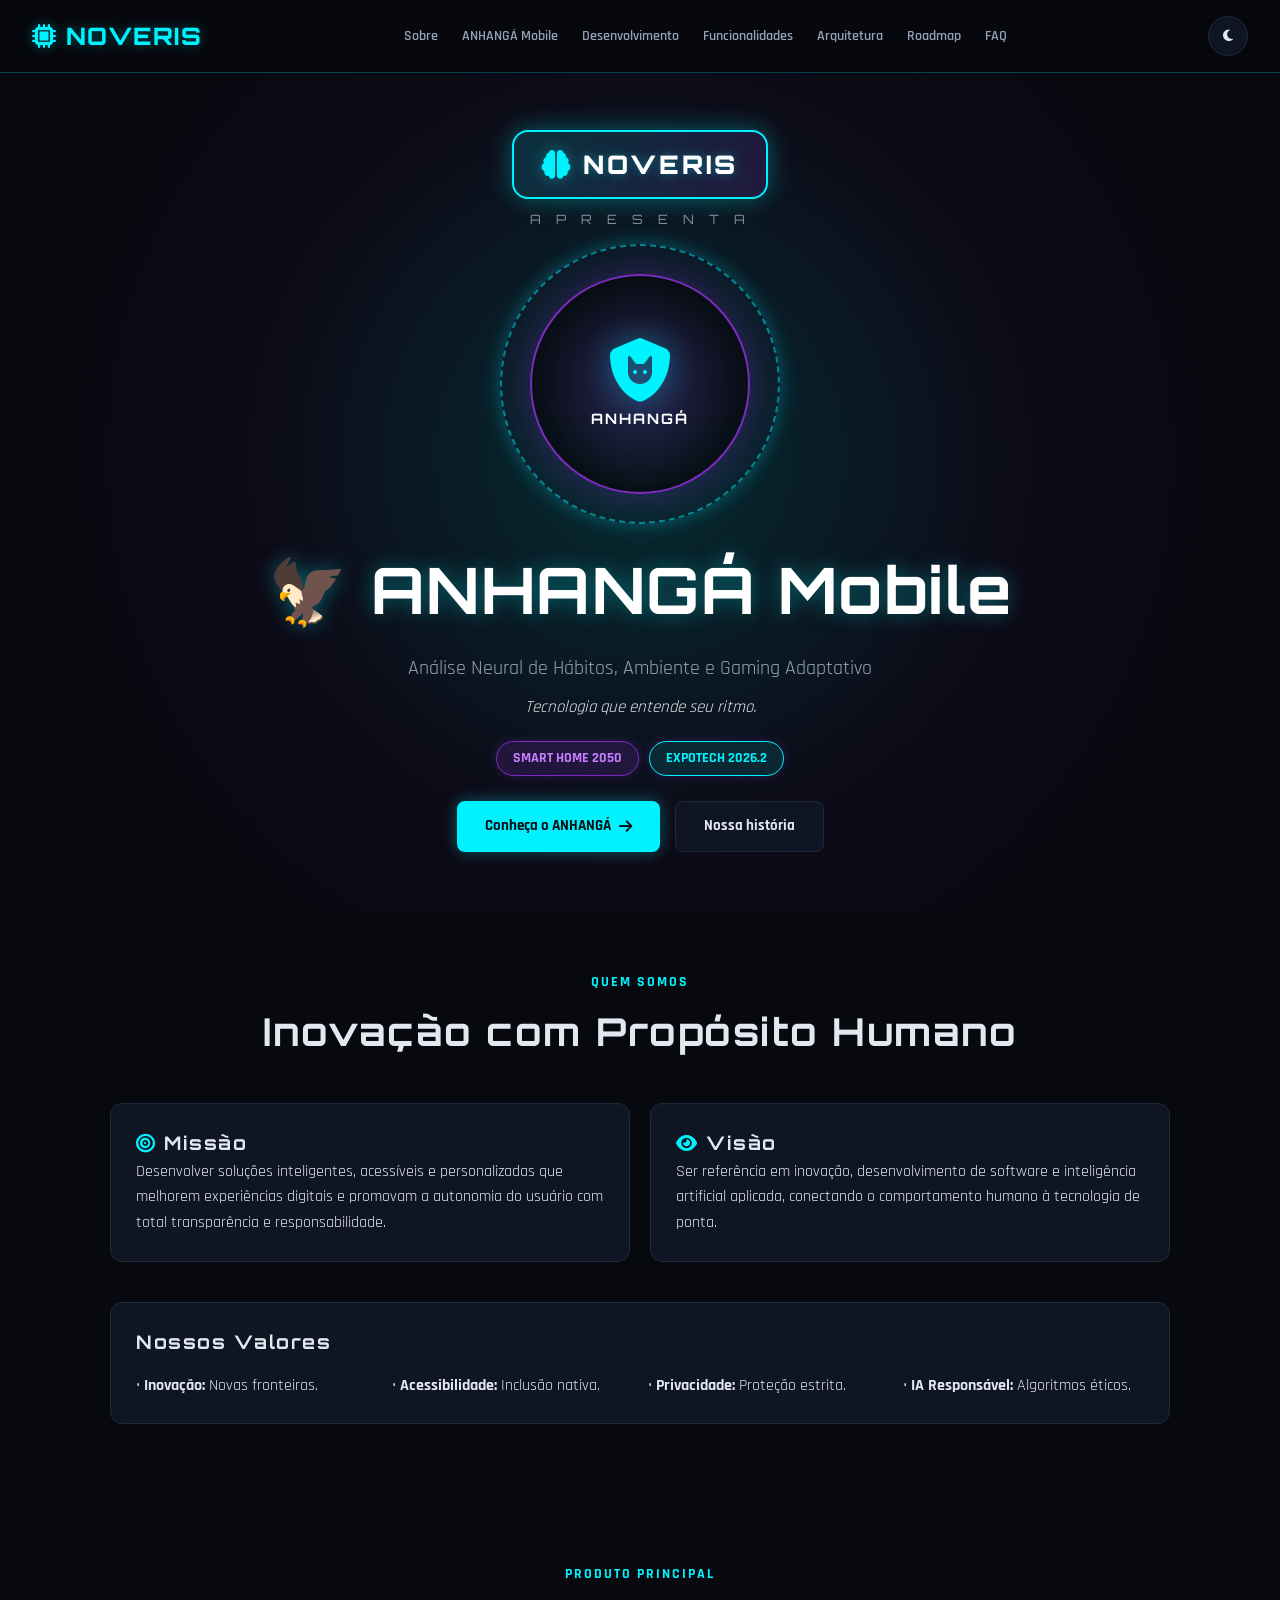
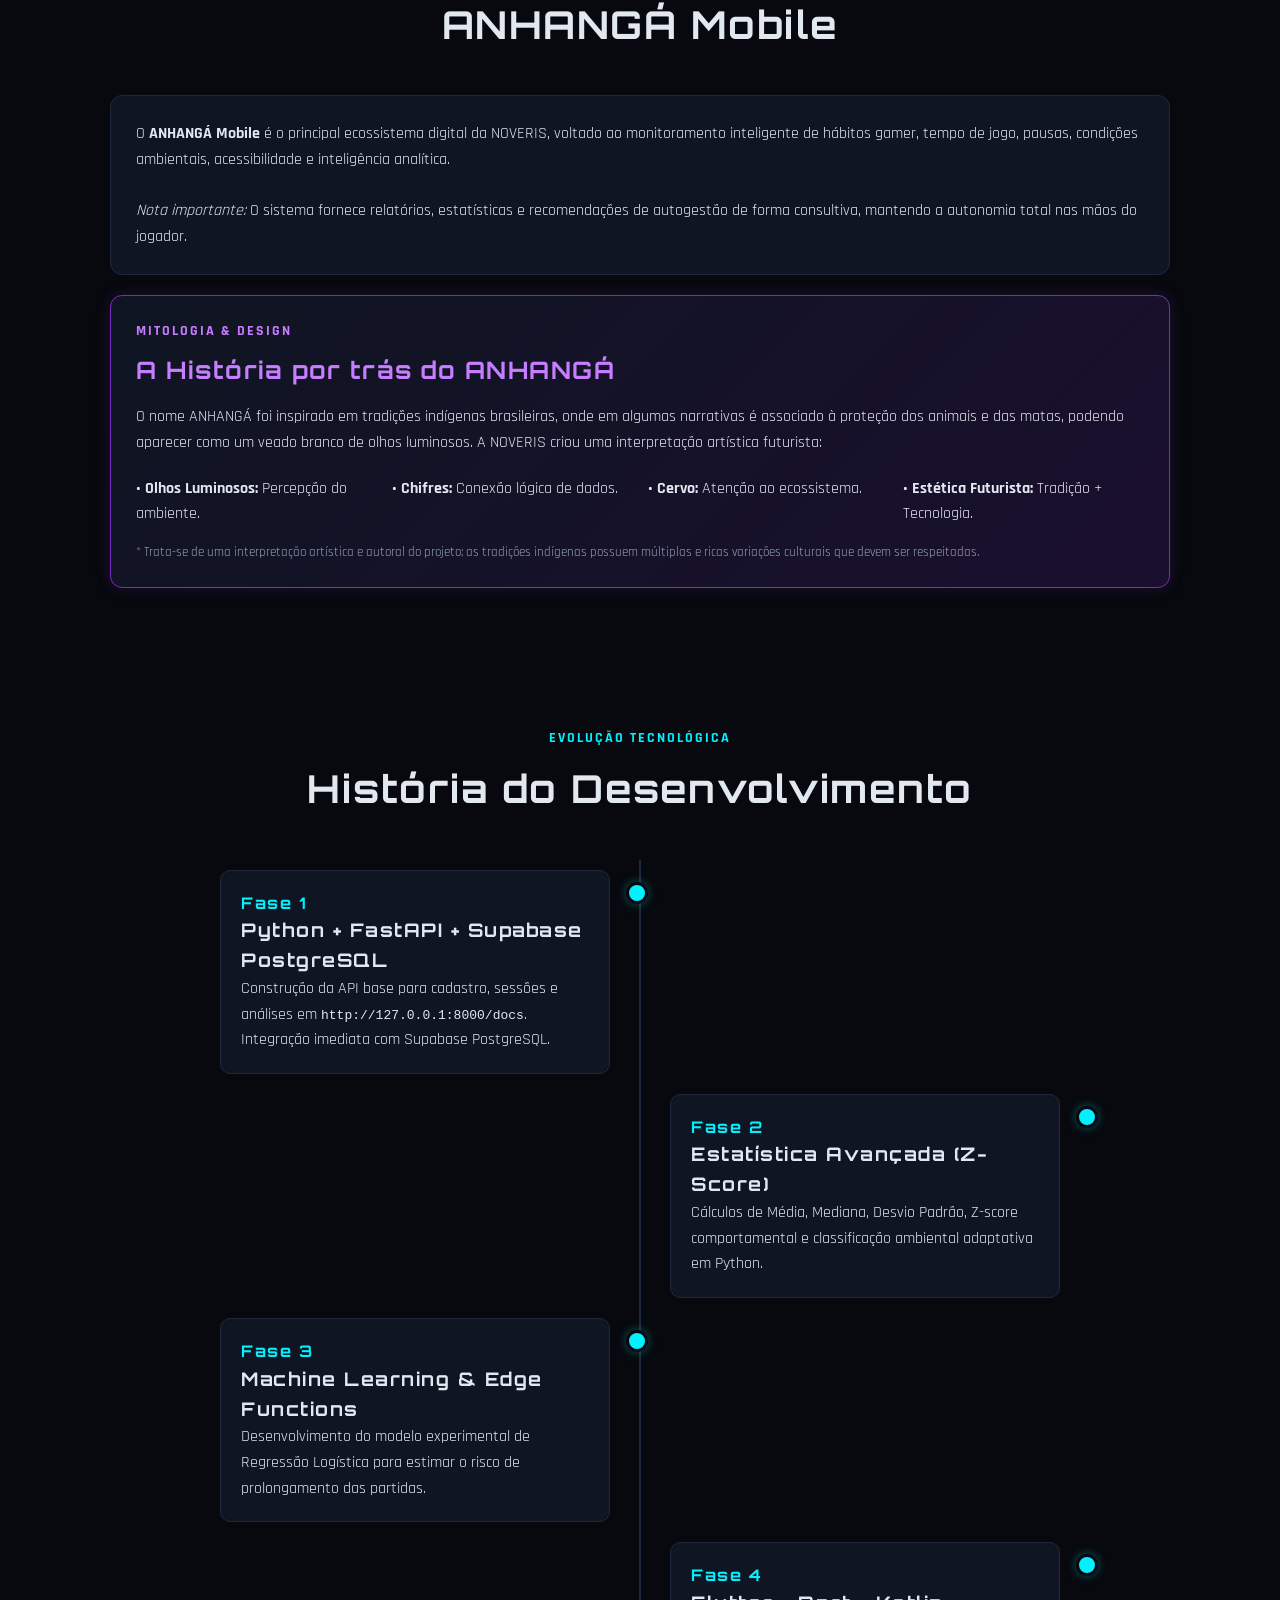
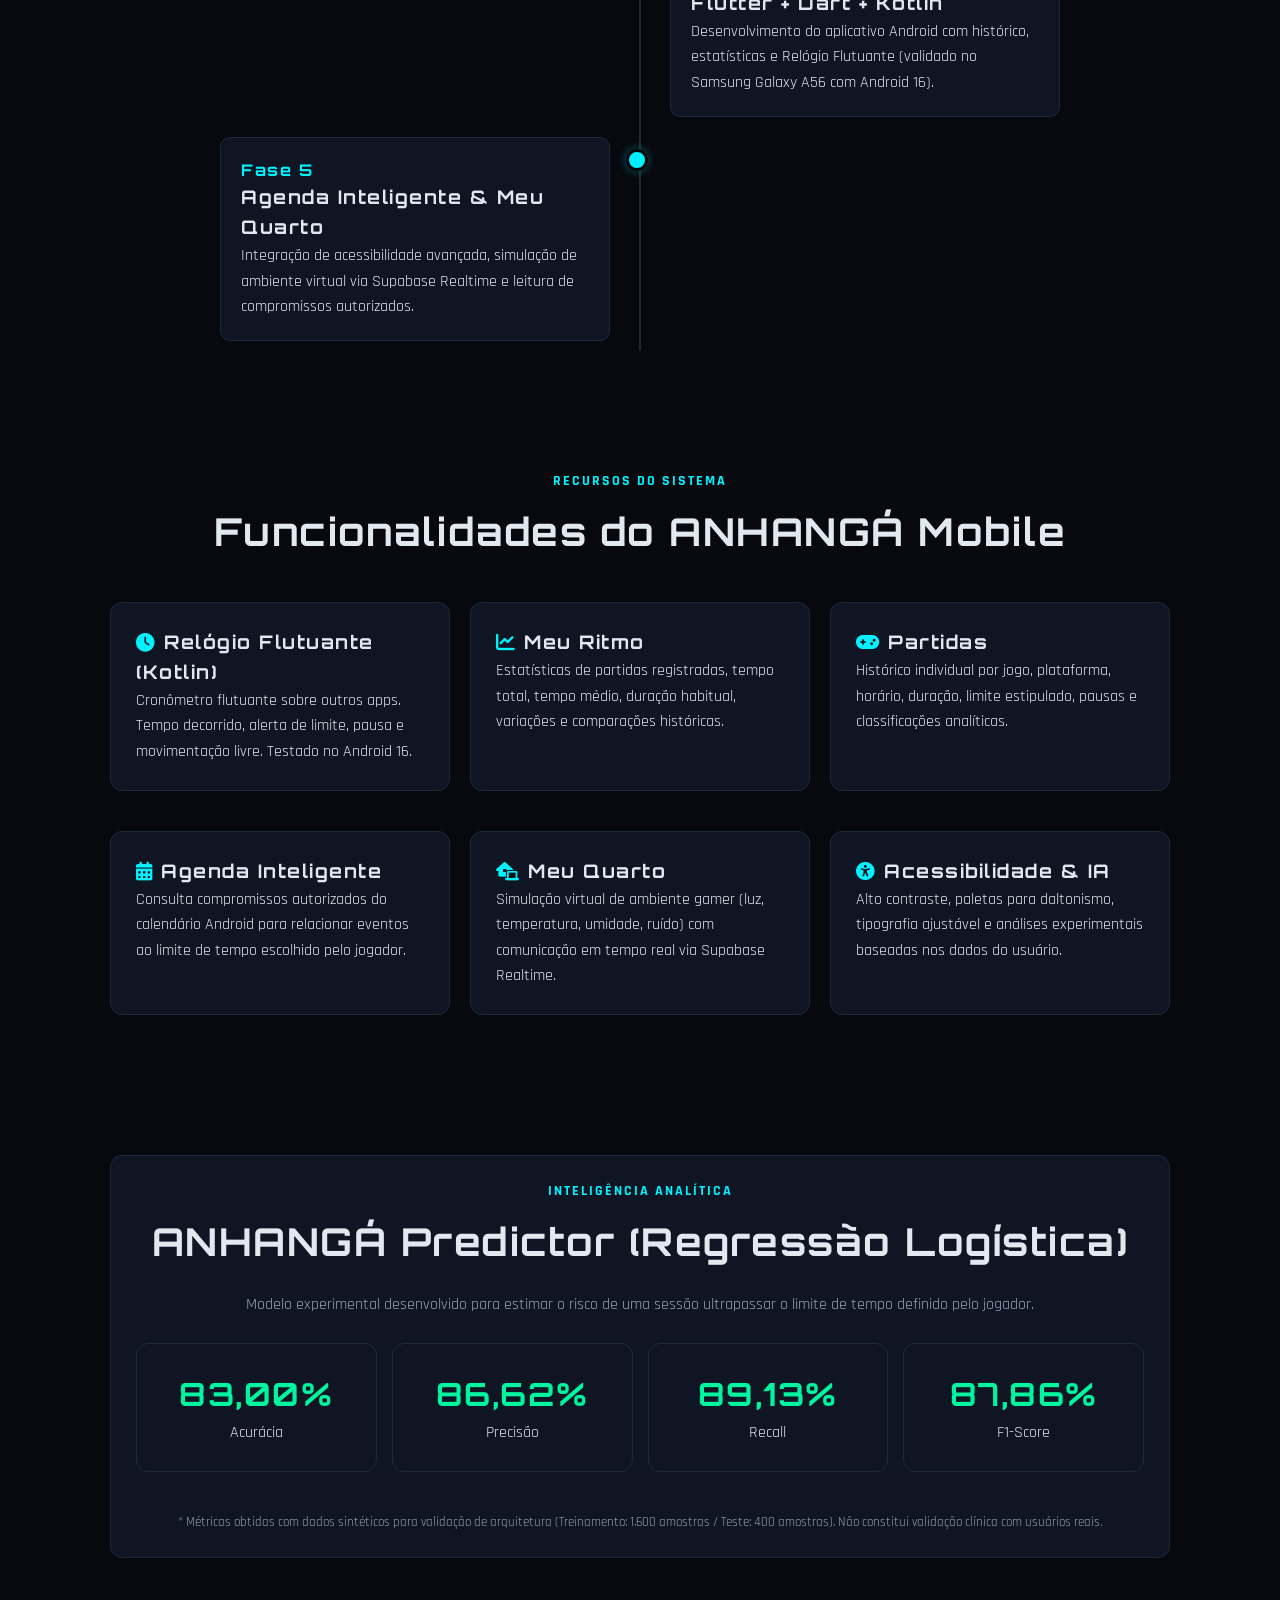
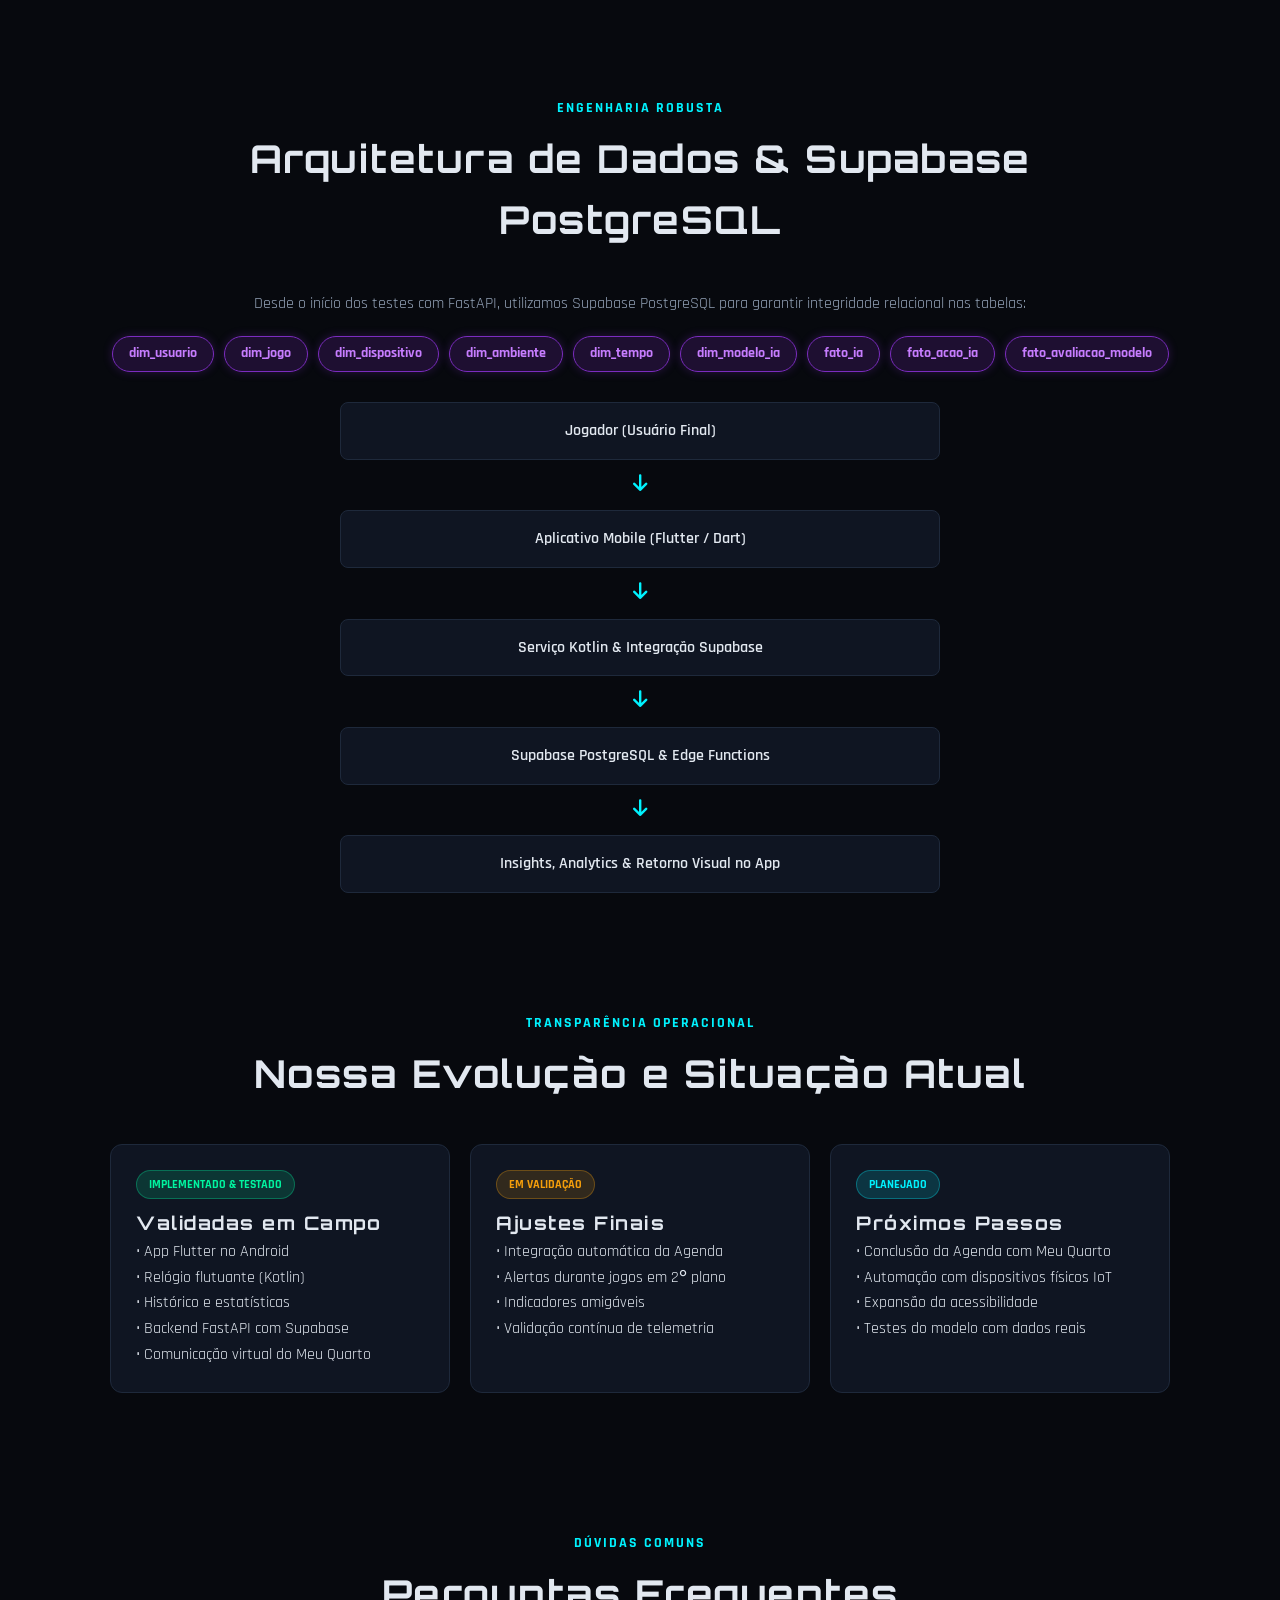
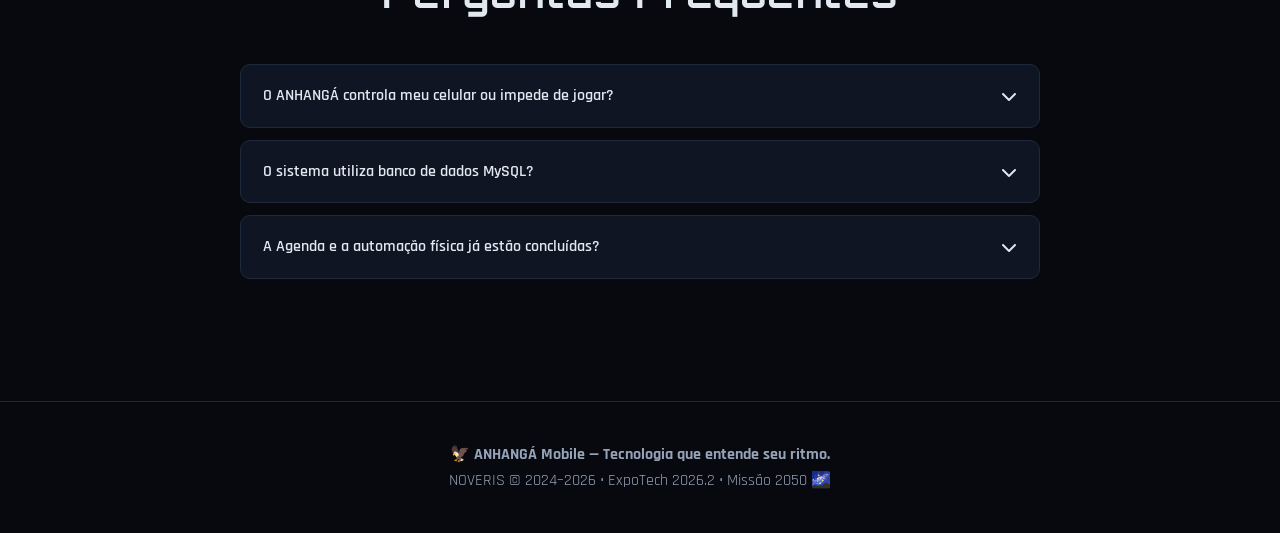
==== commit 28b8352c: "Refactor hero section and update logo styles" ====
--- a/assets/index.html
+++ b/assets/index.html
@@ -96,6 +96,9 @@
       color: var(--cor-destaque);
       text-shadow: 0 0 12px var(--glow-cyan);
       text-decoration: none;
+      display: flex;
+      align-items: center;
+      gap: 8px;
     }
 
     .nav-links {
@@ -146,7 +149,7 @@
 
     .menu-toggle { display: none; }
 
-    /* SEÇÃO HERO COM IMAGENS DAS LOGOS E ANIMAÇÕES FUTURISTAS */
+    /* SEÇÃO HERO COM LOGOS EM CSS / ÍCONES NEON */
     .hero {
       min-height: 100vh;
       display: flex;
@@ -168,31 +171,53 @@
       flex-direction: column;
       align-items: center;
       justify-content: center;
-      margin-bottom: 20px;
-    }
-
-    .company-logo {
-      max-width: 230px;
-      height: auto;
-      filter: drop-shadow(0 0 15px rgba(0, 242, 254, 0.5));
+      margin-bottom: 25px;
+    }
+
+    /* LOGO DA EMPRESA EM ESTILO NEON CORPORATIVO */
+    .company-logo-badge {
+      display: inline-flex;
+      align-items: center;
+      gap: 12px;
+      padding: 12px 28px;
+      background: linear-gradient(135deg, rgba(0, 242, 254, 0.15), rgba(123, 44, 191, 0.2));
+      border: 2px solid var(--cor-destaque);
+      border-radius: 16px;
+      box-shadow: 0 0 25px var(--glow-cyan);
       animation: pulseHolo 3s ease-in-out infinite alternate;
       transition: transform 0.4s ease;
     }
 
-    .company-logo:hover {
-      transform: scale(1.08) rotate(-2deg);
+    .company-logo-badge:hover {
+      transform: scale(1.05);
+    }
+
+    .company-logo-badge i {
+      font-size: 1.8rem;
+      color: var(--cor-destaque);
+      filter: drop-shadow(0 0 8px var(--glow-cyan));
+    }
+
+    .company-logo-badge span {
+      font-family: 'Orbitron', sans-serif;
+      font-size: 1.6rem;
+      font-weight: 900;
+      letter-spacing: 3px;
+      color: #ffffff;
+      text-shadow: 0 0 10px var(--glow-cyan);
     }
 
     .presenta-text {
       font-family: 'Orbitron', sans-serif;
       font-size: 0.8rem;
-      letter-spacing: 5px;
+      letter-spacing: 6px;
       color: var(--cor-subtitulo);
-      margin-top: 8px;
+      margin-top: 10px;
       text-transform: uppercase;
       opacity: 0.85;
     }
 
+    /* LOGO DO ANHANGÁ (CERVO FUTURISTA / ÍCONE NEON COM ANEL ORBITAL) */
     .hero-image-wrapper {
       position: relative;
       display: inline-flex;
@@ -205,8 +230,8 @@
 
     .orbital-ring {
       position: absolute;
-      width: 290px;
-      height: 290px;
+      width: 280px;
+      height: 280px;
       border-radius: 50%;
       border: 2px dashed rgba(0, 242, 254, 0.5);
       box-shadow: 0 0 20px rgba(0, 242, 254, 0.3);
@@ -214,24 +239,48 @@
       pointer-events: none;
     }
 
-    .hero-logo {
-      max-width: 270px;
+    .hero-logo-icon {
+      width: 220px;
+      height: 220px;
+      background: radial-gradient(circle, rgba(123, 44, 191, 0.3) 0%, rgba(7, 9, 14, 0.8) 70%);
+      border: 2px solid var(--cor-secundaria);
+      border-radius: 50%;
+      display: flex;
+      flex-direction: column;
+      align-items: center;
+      justify-content: center;
       z-index: 2;
-      filter: drop-shadow(0 0 25px rgba(0, 242, 254, 0.7));
+      box-shadow: 0 0 40px var(--glow-purple);
       animation: float3DMotion 4s ease-in-out infinite;
-      transition: filter 0.4s ease, transform 0.4s ease;
-    }
-
-    .hero-logo:hover {
-      filter: drop-shadow(0 0 45px rgba(0, 242, 254, 1));
-      transform: scale(1.08) rotateY(18deg);
+      transition: transform 0.4s ease;
+    }
+
+    .hero-logo-icon:hover {
+      transform: scale(1.08) rotateY(15deg);
+      box-shadow: 0 0 60px rgba(0, 242, 254, 0.7);
+      border-color: var(--cor-destaque);
+    }
+
+    .hero-logo-icon i {
+      font-size: 4rem;
+      color: var(--cor-destaque);
+      filter: drop-shadow(0 0 15px var(--glow-cyan));
+      margin-bottom: 5px;
+    }
+
+    .hero-logo-icon span {
+      font-family: 'Orbitron', sans-serif;
+      font-size: 0.9rem;
+      font-weight: 700;
+      letter-spacing: 2px;
+      color: #ffffff;
     }
 
     @keyframes float3DMotion {
       0% { transform: translateY(0px) rotateX(0deg) rotateY(0deg) scale(1); }
-      25% { transform: translateY(-15px) rotateX(8deg) rotateY(-8deg) scale(1.02); }
-      50% { transform: translateY(-22px) rotateX(0deg) rotateY(8deg) scale(1.04); }
-      75% { transform: translateY(-10px) rotateX(-8deg) rotateY(0deg) scale(1.02); }
+      25% { transform: translateY(-12px) rotateX(6deg) rotateY(-6deg) scale(1.02); }
+      50% { transform: translateY(-18px) rotateX(0deg) rotateY(6deg) scale(1.04); }
+      75% { transform: translateY(-8px) rotateX(-6deg) rotateY(0deg) scale(1.02); }
       100% { transform: translateY(0px) rotateX(0deg) rotateY(0deg) scale(1); }
     }
 
@@ -241,8 +290,8 @@
     }
 
     @keyframes pulseHolo {
-      0% { filter: drop-shadow(0 0 10px rgba(0, 242, 254, 0.3)); transform: scale(0.98); }
-      100% { filter: drop-shadow(0 0 30px rgba(0, 242, 254, 0.8)); transform: scale(1.03); }
+      0% { box-shadow: 0 0 15px rgba(0, 242, 254, 0.3); transform: scale(0.98); }
+      100% { box-shadow: 0 0 35px rgba(0, 242, 254, 0.7); transform: scale(1.02); }
     }
 
     .hero h1 {
@@ -575,7 +624,7 @@
   <!-- CABEÇALHO / NAVEGAÇÃO -->
   <header>
     <div class="nav-container">
-      <a href="#" class="logo-text">NOVERIS</a>
+      <a href="#" class="logo-text"><i class="fa-solid fa-microchip"></i> NOVERIS</a>
       <ul class="nav-links" id="navLinks">
         <li><a href="#sobre">Sobre</a></li>
         <li><a href="#anhanga">ANHANGÁ Mobile</a></li>
@@ -596,20 +645,26 @@
     </div>
   </header>
 
-  <!-- SEÇÃO PRINCIPAL (HERO) COM AS DUAS LOGOS RENDERIZADAS -->
+  <!-- SEÇÃO PRINCIPAL (HERO) COM AS LOGOS DA EMPRESA E DA IA -->
   <section class="hero">
     <div class="hero-content">
       
       <!-- LOGO 1: NOVERIS (EMPRESA) -->
       <div class="noveris-presenta">
-        <img src="./assets/noveris-logo.png" alt="NOVERIS Logo" class="company-logo">
+        <div class="company-logo-badge">
+          <i class="fa-solid fa-brain"></i>
+          <span>NOVERIS</span>
+        </div>
         <p class="presenta-text">A P R E S E N T A</p>
       </div>
 
       <!-- LOGO 2: ANHANGÁ (IA / CERVO FUTURISTA) -->
       <div class="hero-image-wrapper">
         <div class="orbital-ring"></div>
-        <img src="./assets/anhanga-banner.png" alt="ANHANGÁ Banner" class="hero-logo">
+        <div class="hero-logo-icon">
+          <i class="fa-solid fa-shield-cat"></i>
+          <span>ANHANGÁ</span>
+        </div>
       </div>
 
       <h1>🦅 ANHANGÁ Mobile</h1>
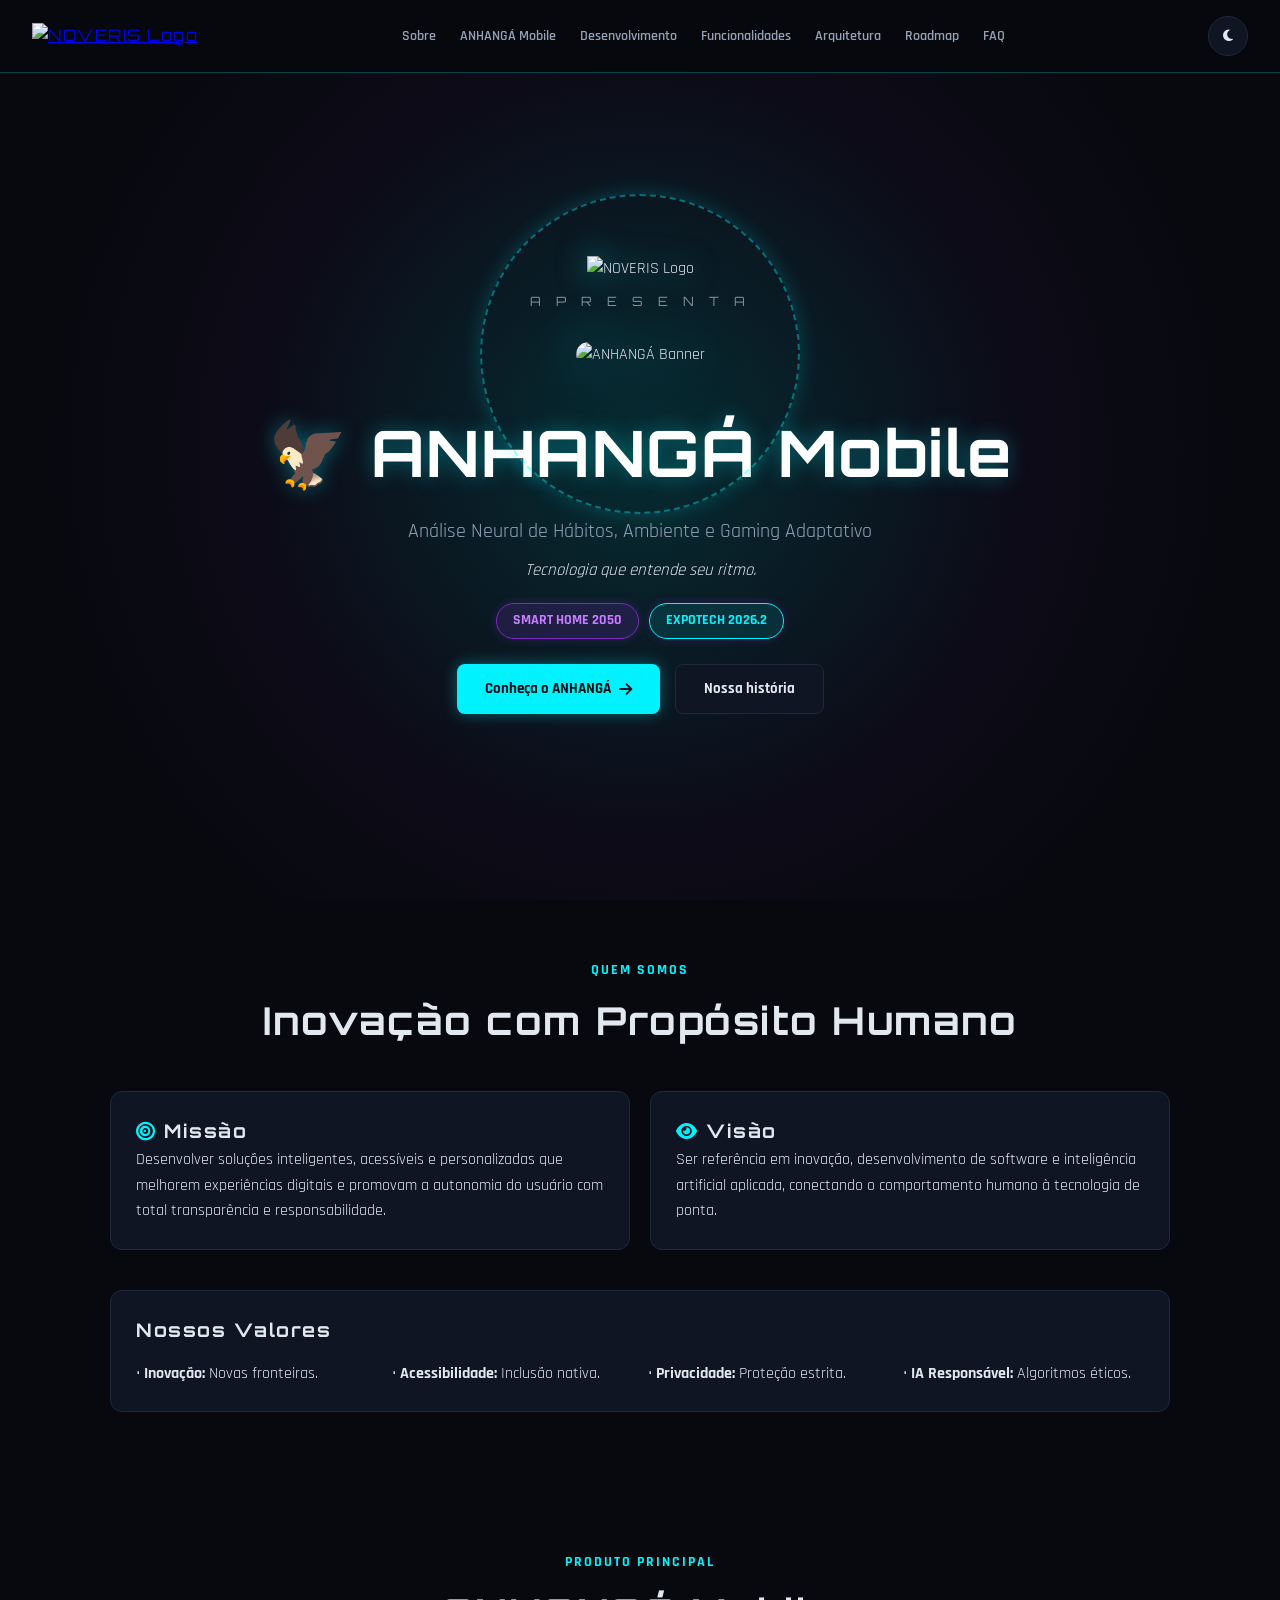
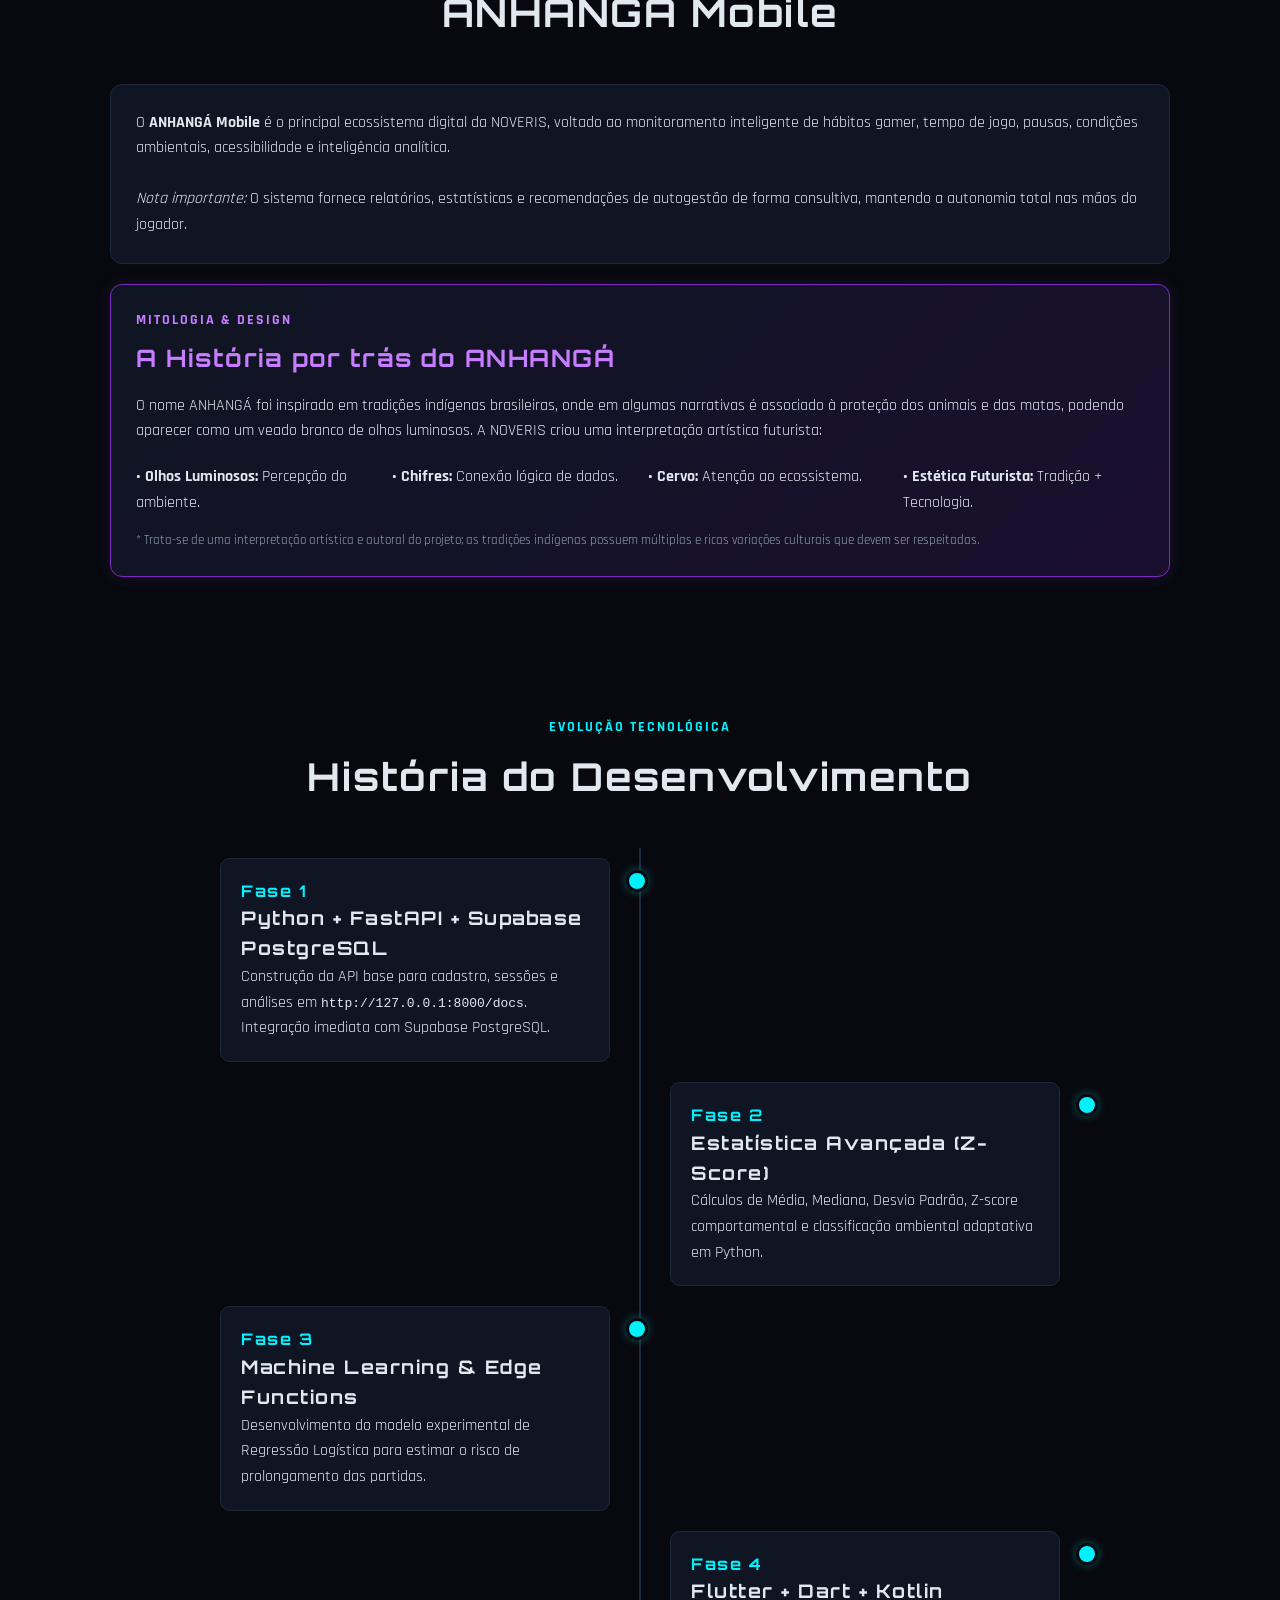
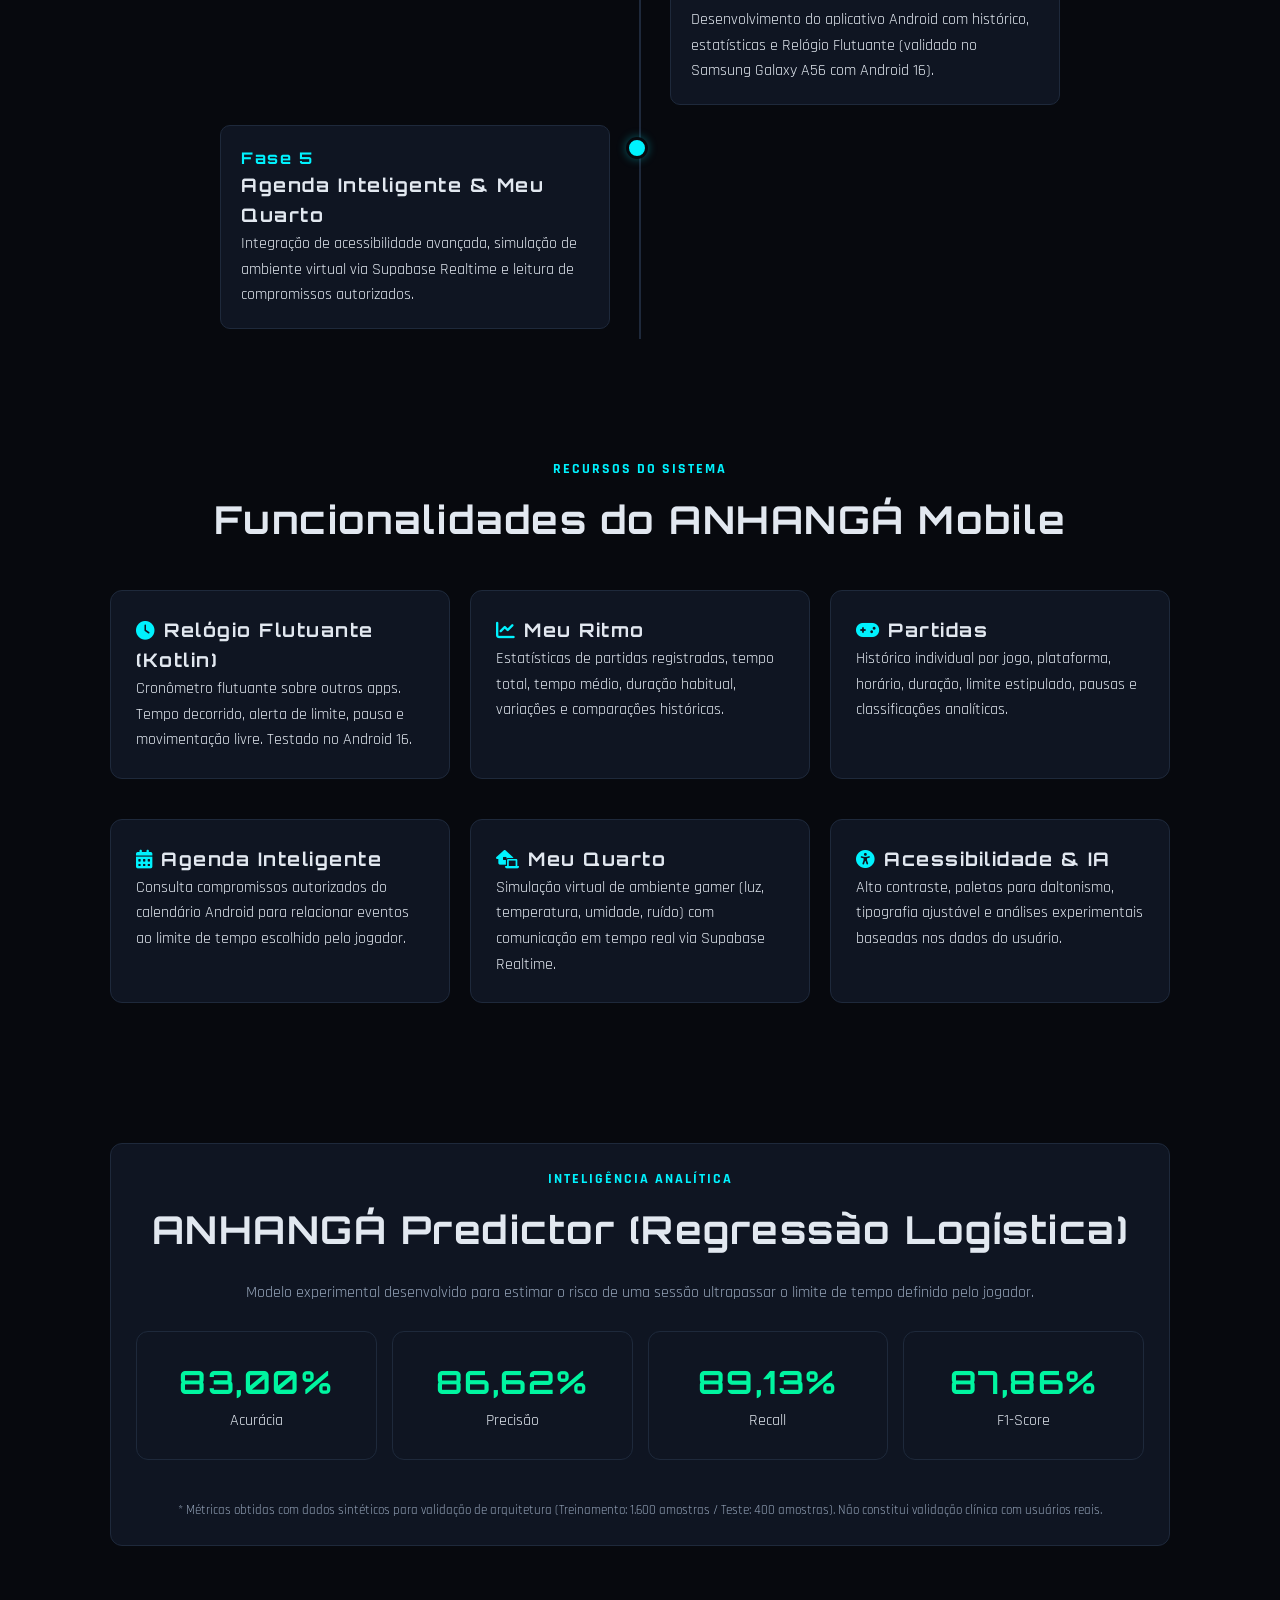
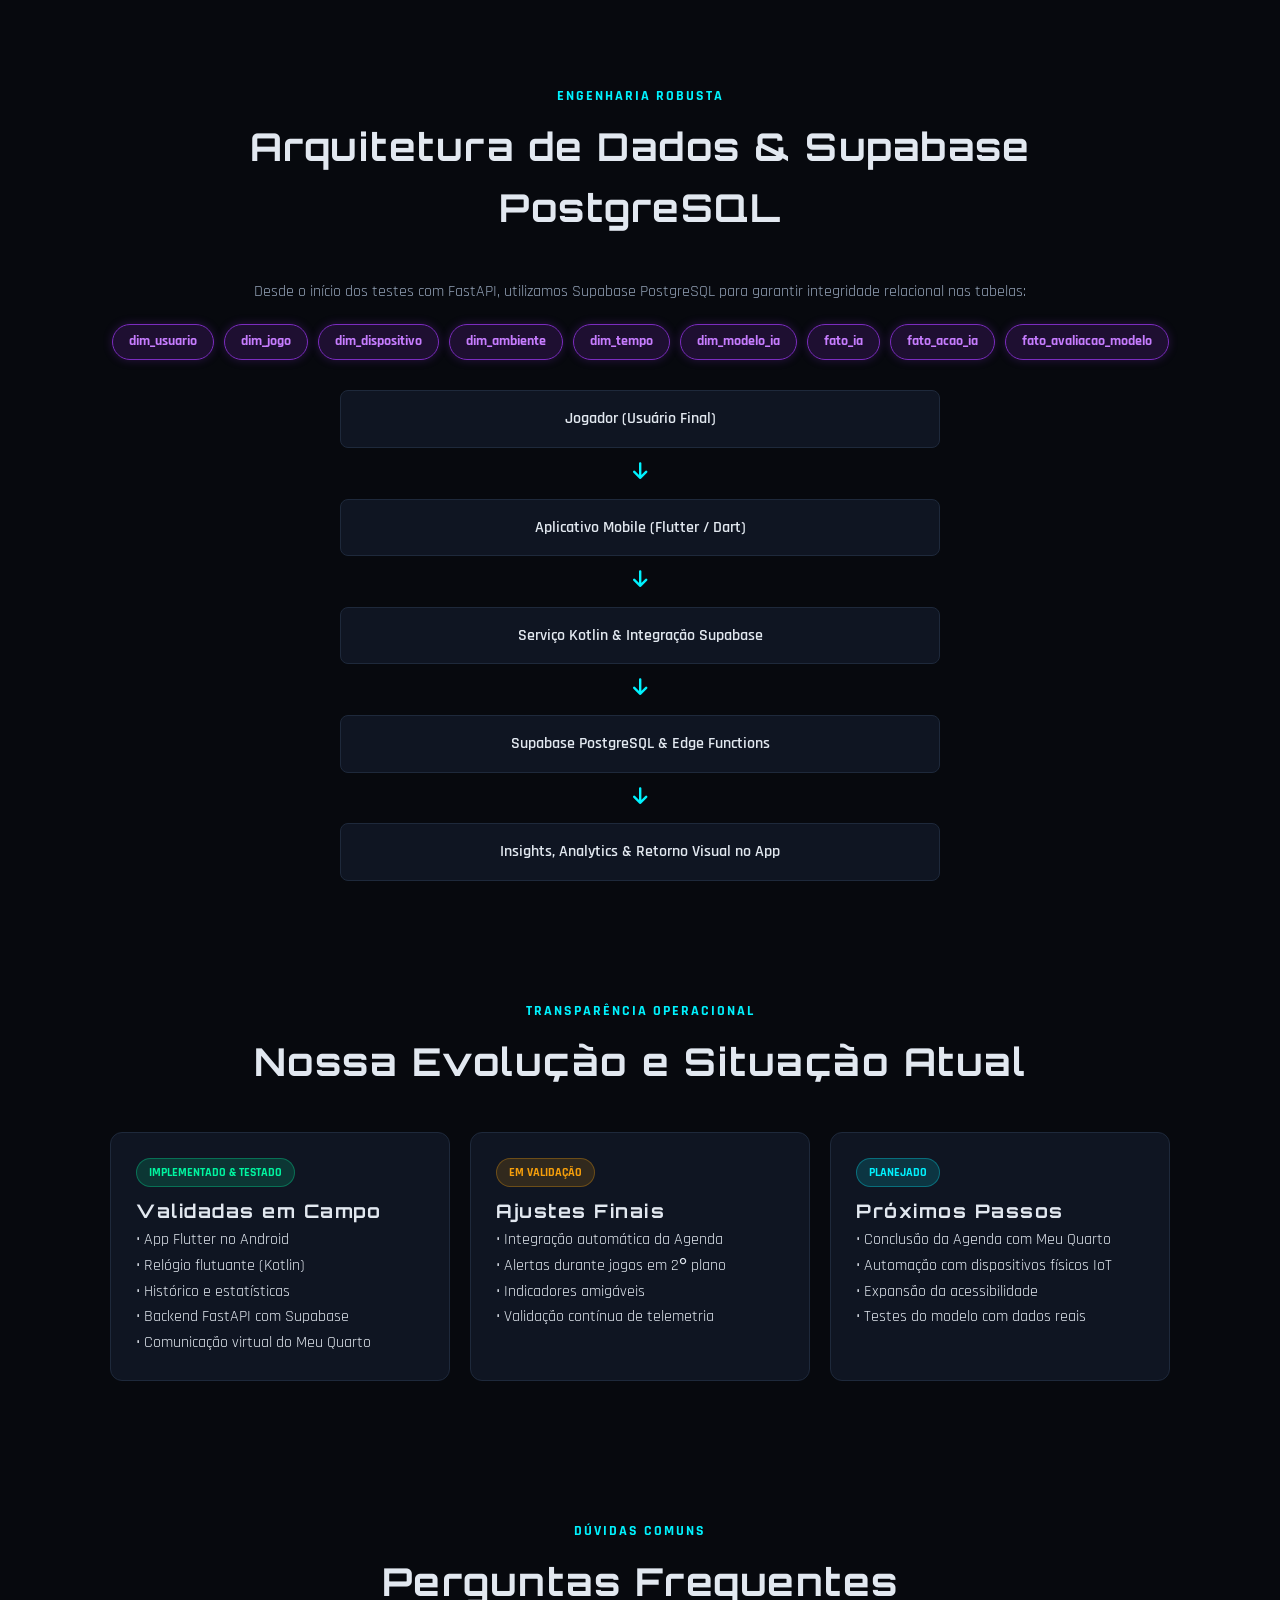
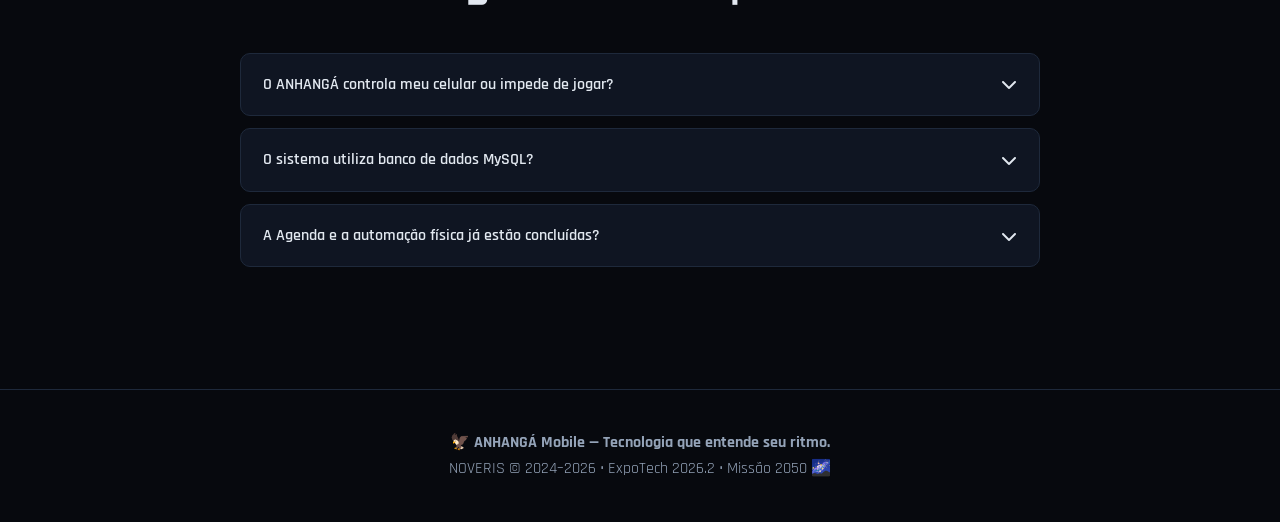
==== commit 222a95bf: "Update index.html" ====
--- a/assets/index.html
+++ b/assets/index.html
@@ -90,15 +90,9 @@
       align-items: center;
     }
 
-    .logo-text {
-      font-size: 1.5rem;
-      font-weight: 800;
-      color: var(--cor-destaque);
-      text-shadow: 0 0 12px var(--glow-cyan);
-      text-decoration: none;
-      display: flex;
-      align-items: center;
-      gap: 8px;
+    .logo-img-nav {
+      max-height: 35px;
+      width: auto;
     }
 
     .nav-links {
@@ -149,7 +143,7 @@
 
     .menu-toggle { display: none; }
 
-    /* SEÇÃO HERO COM LOGOS EM CSS / ÍCONES NEON */
+    /* SEÇÃO HERO COM AS IMAGENS REAIS DOS ASSETS */
     .hero {
       min-height: 100vh;
       display: flex;
@@ -171,40 +165,19 @@
       flex-direction: column;
       align-items: center;
       justify-content: center;
-      margin-bottom: 25px;
-    }
-
-    /* LOGO DA EMPRESA EM ESTILO NEON CORPORATIVO */
-    .company-logo-badge {
-      display: inline-flex;
-      align-items: center;
-      gap: 12px;
-      padding: 12px 28px;
-      background: linear-gradient(135deg, rgba(0, 242, 254, 0.15), rgba(123, 44, 191, 0.2));
-      border: 2px solid var(--cor-destaque);
-      border-radius: 16px;
-      box-shadow: 0 0 25px var(--glow-cyan);
+      margin-bottom: 20px;
+    }
+
+    .company-logo {
+      max-width: 250px;
+      height: auto;
+      filter: drop-shadow(0 0 15px rgba(0, 242, 254, 0.5));
       animation: pulseHolo 3s ease-in-out infinite alternate;
       transition: transform 0.4s ease;
     }
 
-    .company-logo-badge:hover {
+    .company-logo:hover {
       transform: scale(1.05);
-    }
-
-    .company-logo-badge i {
-      font-size: 1.8rem;
-      color: var(--cor-destaque);
-      filter: drop-shadow(0 0 8px var(--glow-cyan));
-    }
-
-    .company-logo-badge span {
-      font-family: 'Orbitron', sans-serif;
-      font-size: 1.6rem;
-      font-weight: 900;
-      letter-spacing: 3px;
-      color: #ffffff;
-      text-shadow: 0 0 10px var(--glow-cyan);
     }
 
     .presenta-text {
@@ -217,7 +190,6 @@
       opacity: 0.85;
     }
 
-    /* LOGO DO ANHANGÁ (CERVO FUTURISTA / ÍCONE NEON COM ANEL ORBITAL) */
     .hero-image-wrapper {
       position: relative;
       display: inline-flex;
@@ -225,62 +197,38 @@
       align-items: center;
       perspective: 1000px;
       margin-bottom: 25px;
-      padding: 20px;
+      padding: 10px;
     }
 
     .orbital-ring {
       position: absolute;
-      width: 280px;
-      height: 280px;
+      width: 320px;
+      height: 320px;
       border-radius: 50%;
-      border: 2px dashed rgba(0, 242, 254, 0.5);
-      box-shadow: 0 0 20px rgba(0, 242, 254, 0.3);
-      animation: rotateRing 8s linear infinite;
+      border: 2px dashed rgba(0, 242, 254, 0.4);
+      box-shadow: 0 0 20px rgba(0, 242, 254, 0.2);
+      animation: rotateRing 10s linear infinite;
       pointer-events: none;
     }
 
-    .hero-logo-icon {
-      width: 220px;
-      height: 220px;
-      background: radial-gradient(circle, rgba(123, 44, 191, 0.3) 0%, rgba(7, 9, 14, 0.8) 70%);
-      border: 2px solid var(--cor-secundaria);
-      border-radius: 50%;
-      display: flex;
-      flex-direction: column;
-      align-items: center;
-      justify-content: center;
+    .hero-logo-img {
+      max-width: 300px;
+      height: auto;
+      border-radius: 16px;
       z-index: 2;
-      box-shadow: 0 0 40px var(--glow-purple);
+      filter: drop-shadow(0 0 25px rgba(0, 242, 254, 0.6));
       animation: float3DMotion 4s ease-in-out infinite;
-      transition: transform 0.4s ease;
-    }
-
-    .hero-logo-icon:hover {
-      transform: scale(1.08) rotateY(15deg);
-      box-shadow: 0 0 60px rgba(0, 242, 254, 0.7);
-      border-color: var(--cor-destaque);
-    }
-
-    .hero-logo-icon i {
-      font-size: 4rem;
-      color: var(--cor-destaque);
-      filter: drop-shadow(0 0 15px var(--glow-cyan));
-      margin-bottom: 5px;
-    }
-
-    .hero-logo-icon span {
-      font-family: 'Orbitron', sans-serif;
-      font-size: 0.9rem;
-      font-weight: 700;
-      letter-spacing: 2px;
-      color: #ffffff;
+      transition: transform 0.4s ease, filter 0.4s ease;
+    }
+
+    .hero-logo-img:hover {
+      transform: scale(1.05) rotateY(10deg);
+      filter: drop-shadow(0 0 40px rgba(0, 242, 254, 0.9));
     }
 
     @keyframes float3DMotion {
       0% { transform: translateY(0px) rotateX(0deg) rotateY(0deg) scale(1); }
-      25% { transform: translateY(-12px) rotateX(6deg) rotateY(-6deg) scale(1.02); }
-      50% { transform: translateY(-18px) rotateX(0deg) rotateY(6deg) scale(1.04); }
-      75% { transform: translateY(-8px) rotateX(-6deg) rotateY(0deg) scale(1.02); }
+      50% { transform: translateY(-12px) rotateX(4deg) rotateY(-4deg) scale(1.02); }
       100% { transform: translateY(0px) rotateX(0deg) rotateY(0deg) scale(1); }
     }
 
@@ -290,8 +238,8 @@
     }
 
     @keyframes pulseHolo {
-      0% { box-shadow: 0 0 15px rgba(0, 242, 254, 0.3); transform: scale(0.98); }
-      100% { box-shadow: 0 0 35px rgba(0, 242, 254, 0.7); transform: scale(1.02); }
+      0% { filter: drop-shadow(0 0 10px rgba(0, 242, 254, 0.3)); transform: scale(0.98); }
+      100% { filter: drop-shadow(0 0 25px rgba(0, 242, 254, 0.7)); transform: scale(1.02); }
     }
 
     .hero h1 {
@@ -624,7 +572,9 @@
   <!-- CABEÇALHO / NAVEGAÇÃO -->
   <header>
     <div class="nav-container">
-      <a href="#" class="logo-text"><i class="fa-solid fa-microchip"></i> NOVERIS</a>
+      <a href="#" class="logo-text">
+        <img src="./assets/noveris-logo.png" alt="NOVERIS Logo" class="logo-img-nav">
+      </a>
       <ul class="nav-links" id="navLinks">
         <li><a href="#sobre">Sobre</a></li>
         <li><a href="#anhanga">ANHANGÁ Mobile</a></li>
@@ -645,26 +595,20 @@
     </div>
   </header>
 
-  <!-- SEÇÃO PRINCIPAL (HERO) COM AS LOGOS DA EMPRESA E DA IA -->
+  <!-- SEÇÃO PRINCIPAL (HERO) COM AS SUAS IMAGEMS REAIS DOS ASSETS -->
   <section class="hero">
     <div class="hero-content">
       
-      <!-- LOGO 1: NOVERIS (EMPRESA) -->
+      <!-- LOGO 1: NOVERIS (EMPRESA - COMPANHIA MÃE) -->
       <div class="noveris-presenta">
-        <div class="company-logo-badge">
-          <i class="fa-solid fa-brain"></i>
-          <span>NOVERIS</span>
-        </div>
+        <img src="./assets/noveris-logo.png" alt="NOVERIS Logo" class="company-logo">
         <p class="presenta-text">A P R E S E N T A</p>
       </div>
 
-      <!-- LOGO 2: ANHANGÁ (IA / CERVO FUTURISTA) -->
+      <!-- LOGO 2: ANHANGÁ (PRODUTO) -->
       <div class="hero-image-wrapper">
         <div class="orbital-ring"></div>
-        <div class="hero-logo-icon">
-          <i class="fa-solid fa-shield-cat"></i>
-          <span>ANHANGÁ</span>
-        </div>
+        <img src="./assets/anhanga-banner.png" alt="ANHANGÁ Banner" class="hero-logo-img">
       </div>
 
       <h1>🦅 ANHANGÁ Mobile</h1>
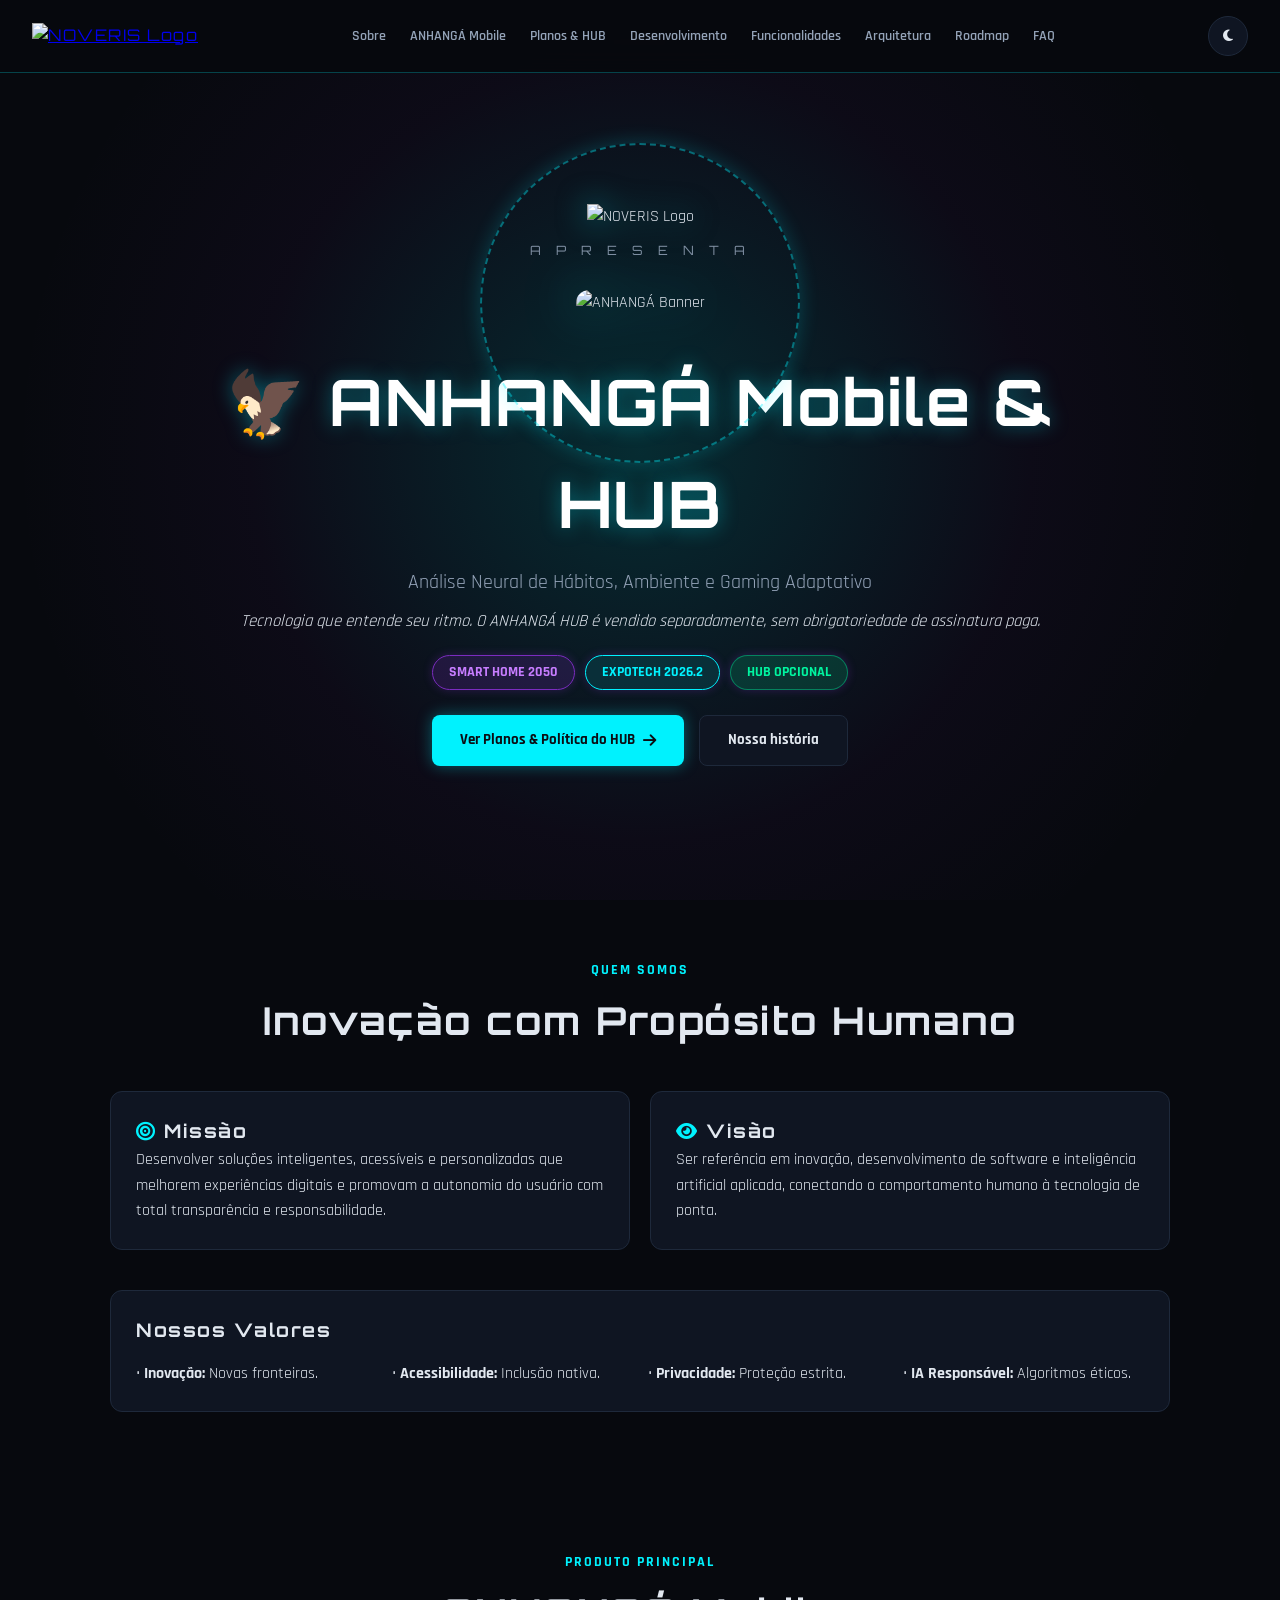
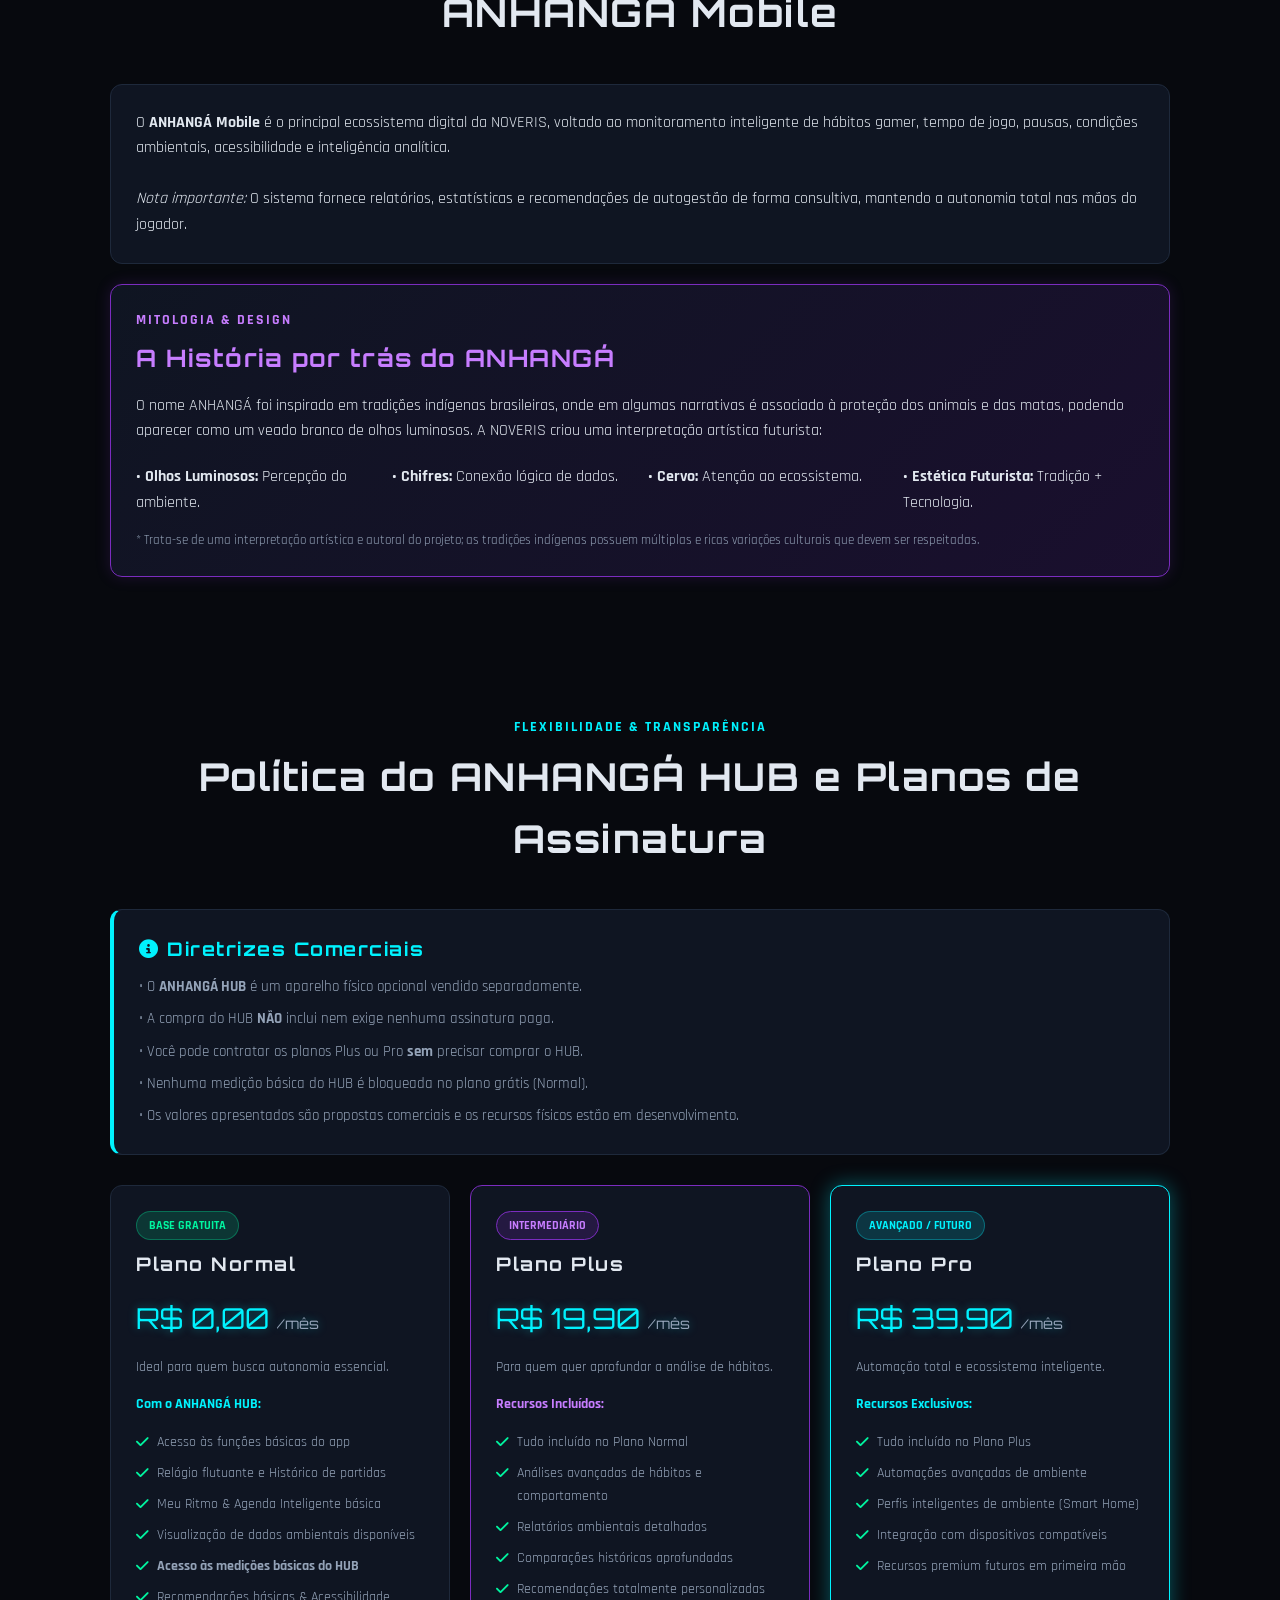
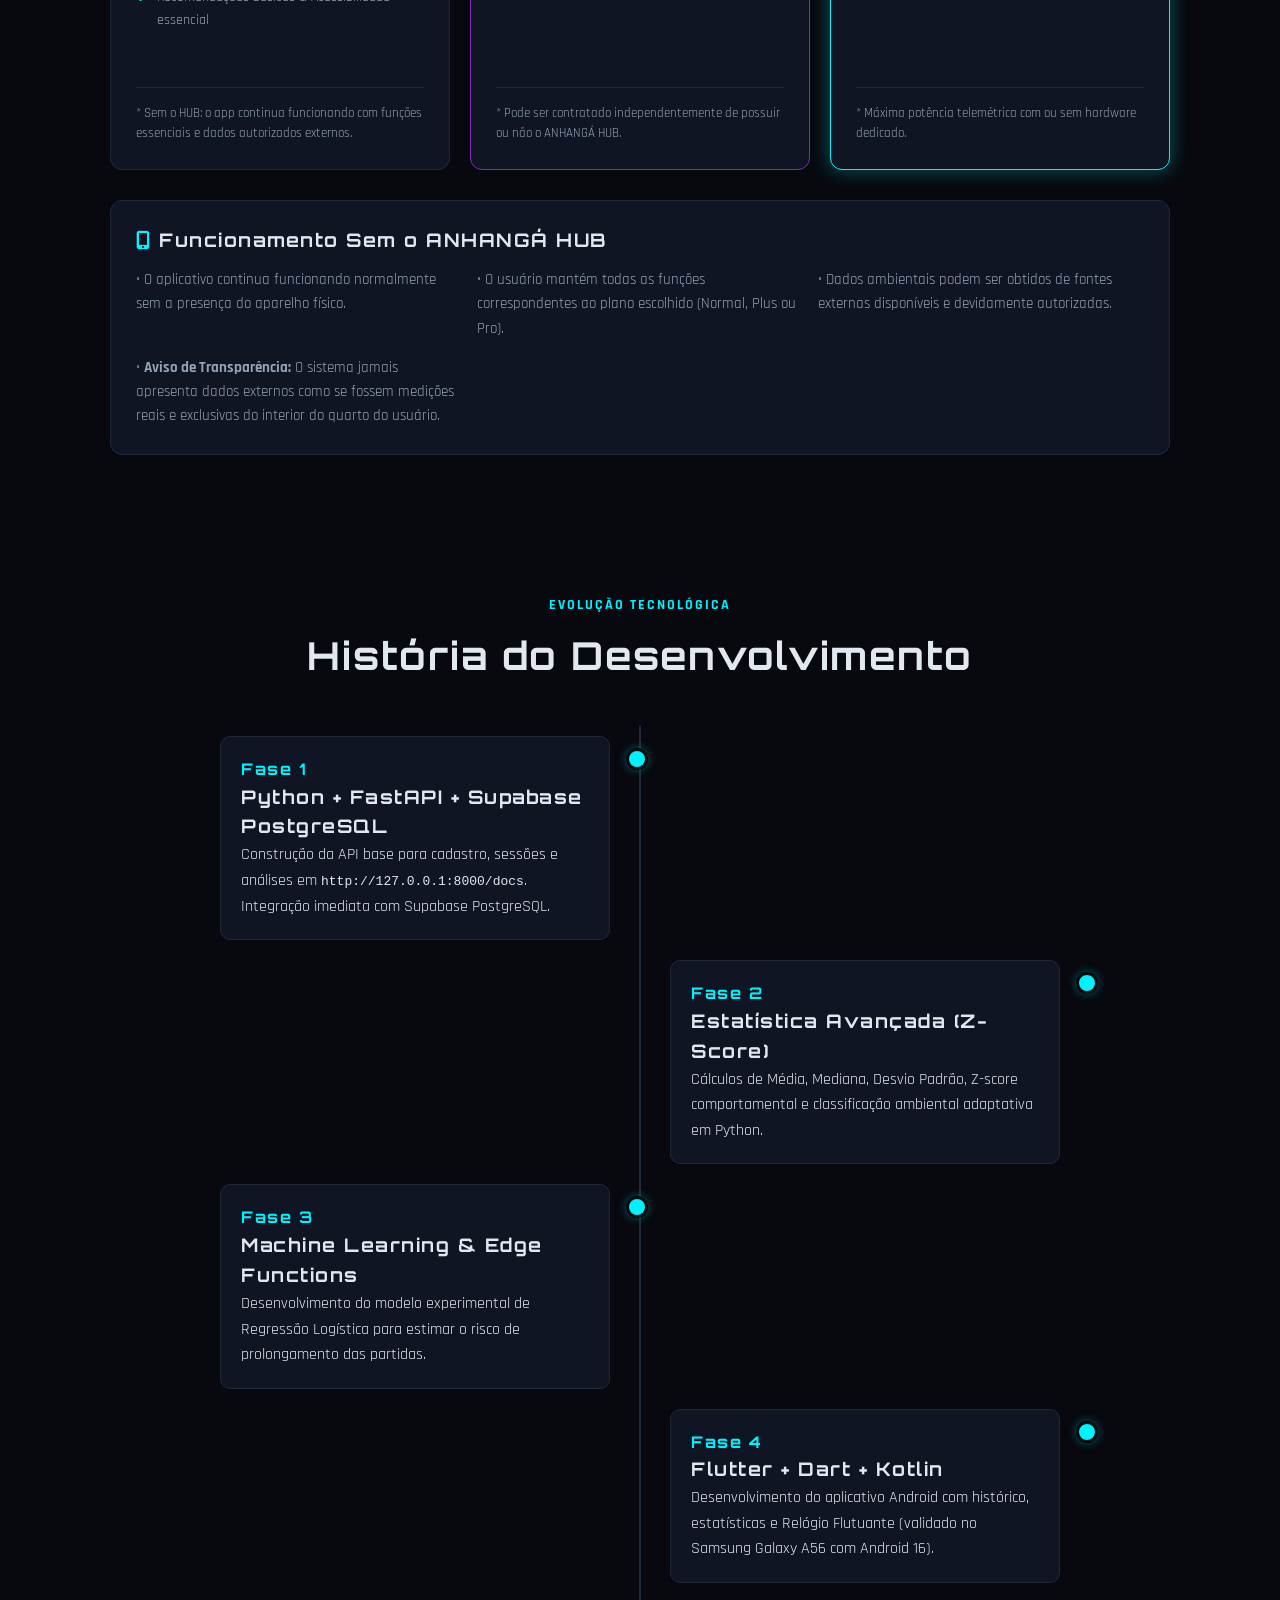
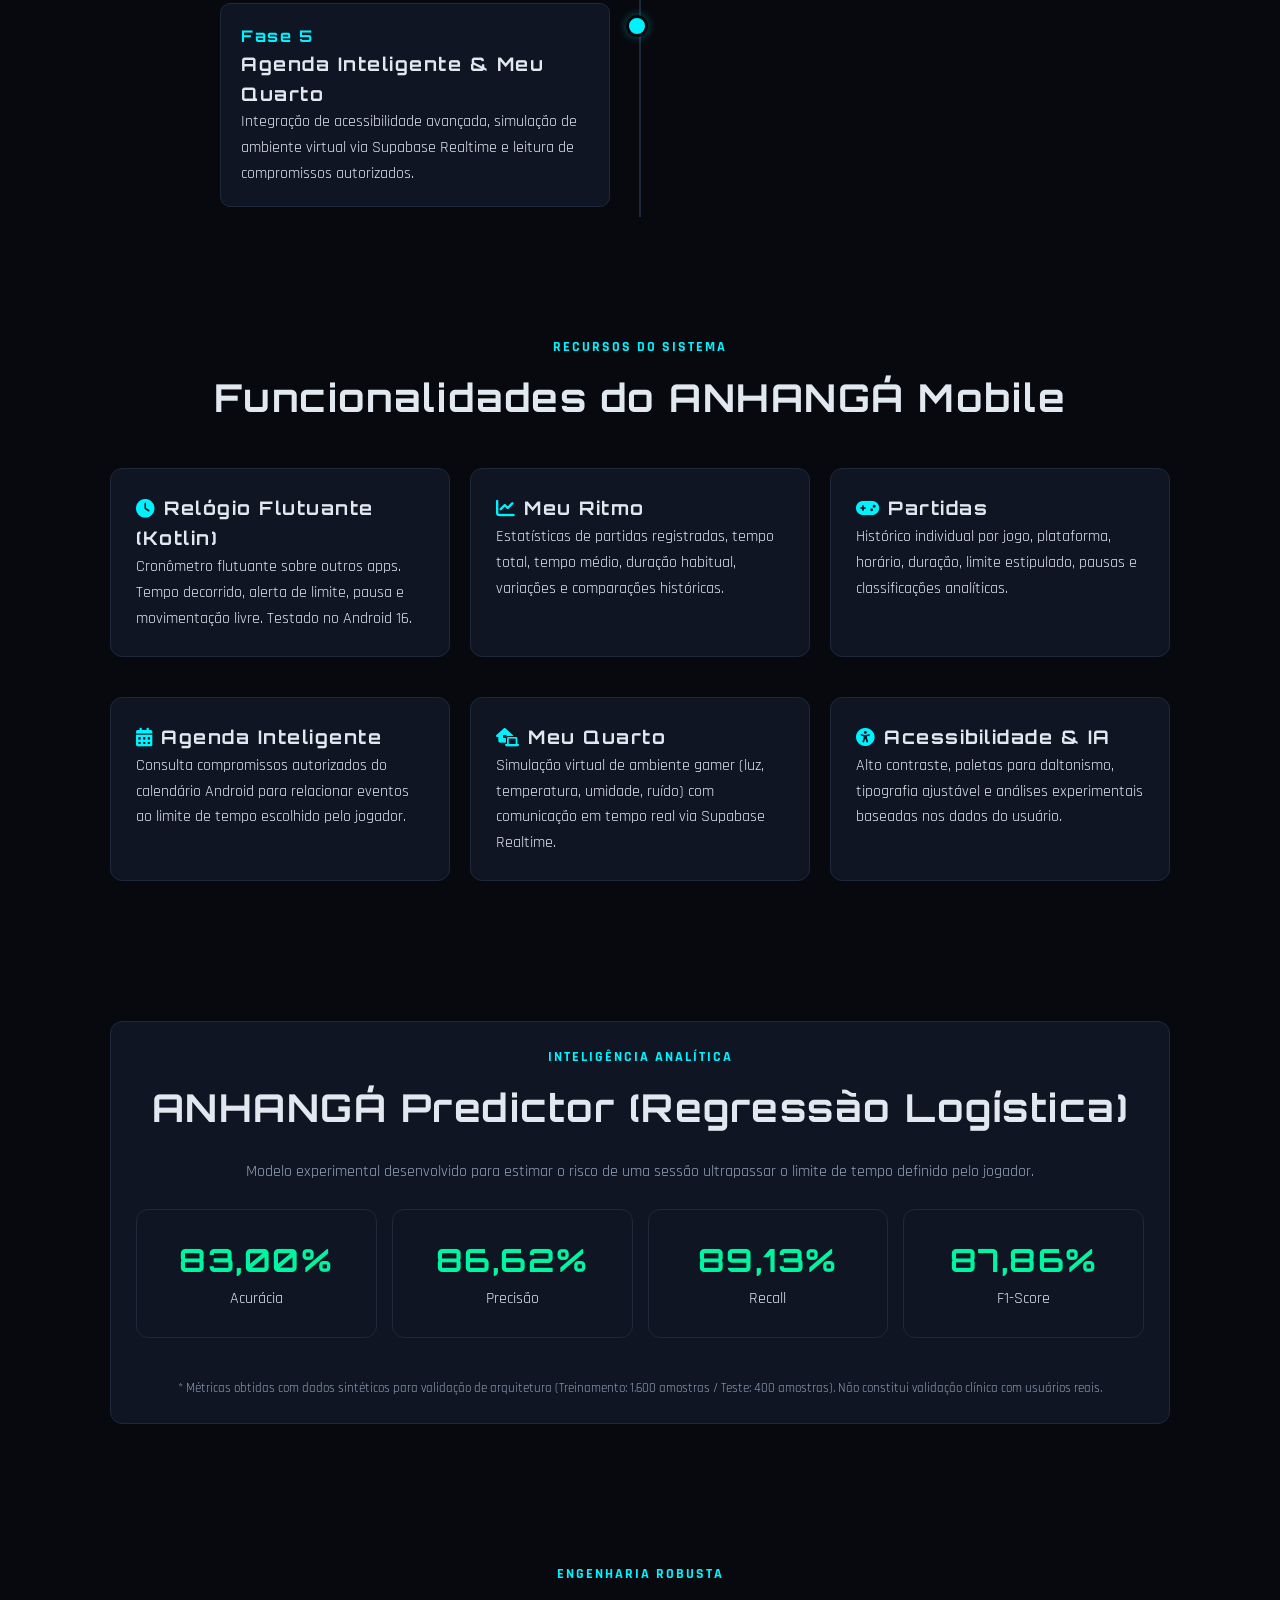
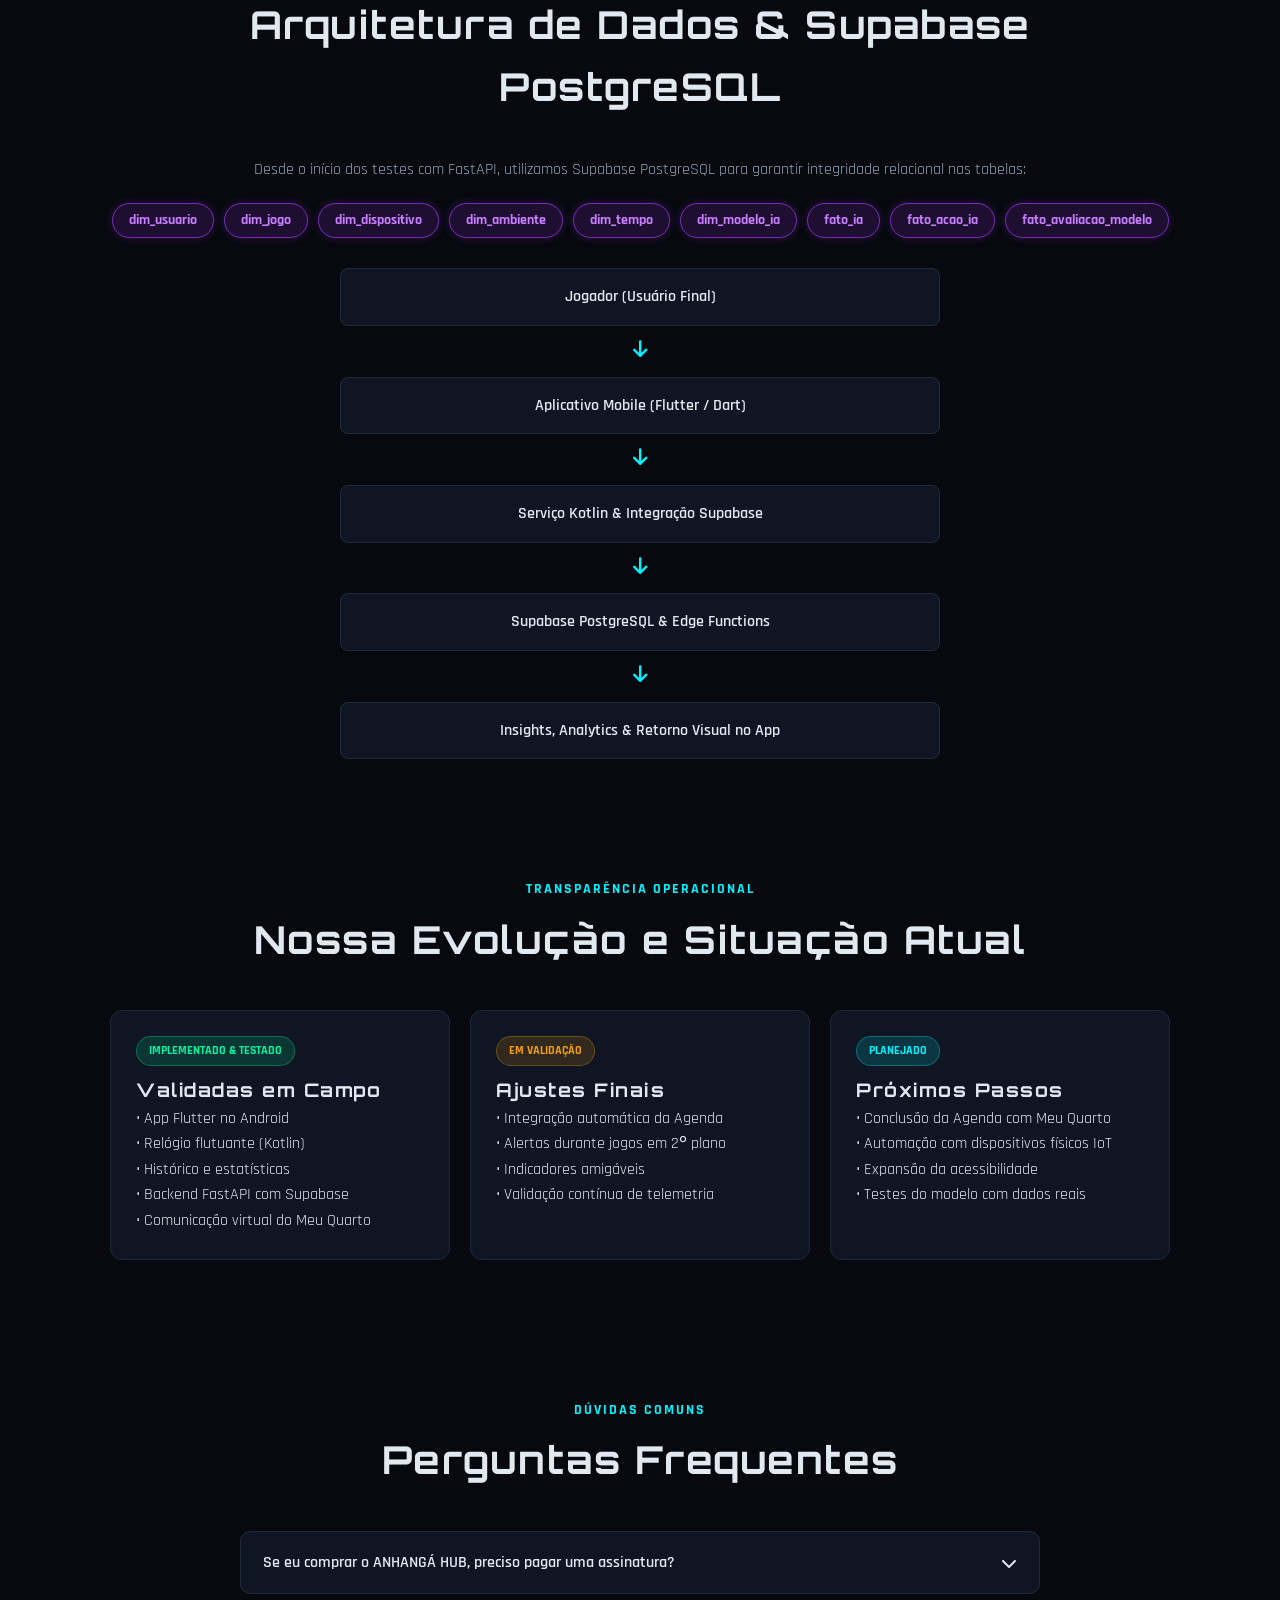
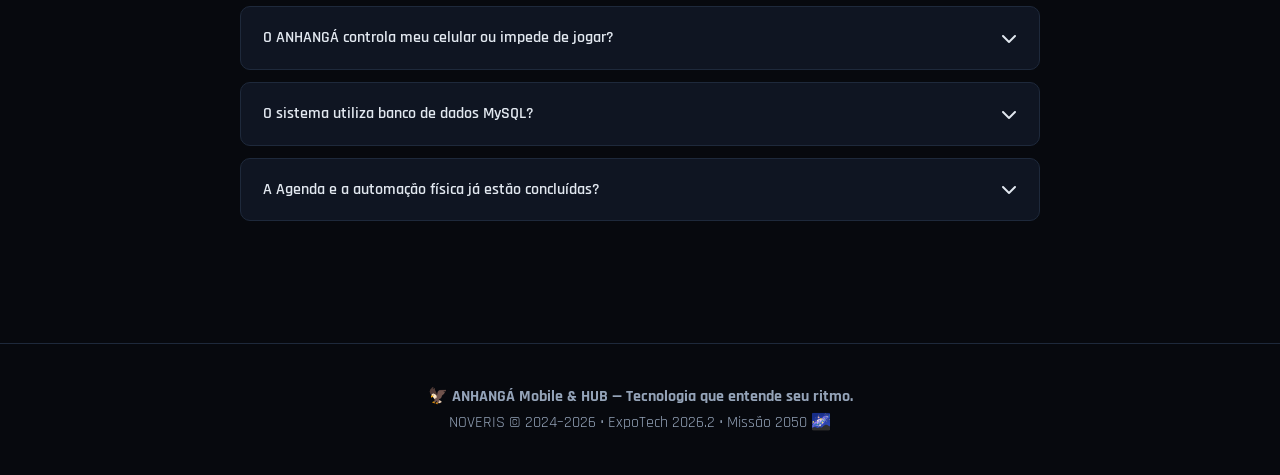
==== commit 6bc1f13d: "Update title and add HUB references in index.html" ====
--- a/assets/index.html
+++ b/assets/index.html
@@ -3,7 +3,7 @@
 <head>
   <meta charset="UTF-8">
   <meta name="viewport" content="width=device-width, initial-scale=1.0">
-  <title>NOVERIS | ANHANGÁ Mobile — Smart Home 2050</title>
+  <title>NOVERIS | ANHANGÁ Mobile & HUB — Smart Home 2050</title>
   
   <!-- Fontes do Google -->
   <link rel="preconnect" href="https://fonts.googleapis.com">
@@ -267,6 +267,7 @@
       gap: 10px;
       justify-content: center;
       margin-bottom: 25px;
+      flex-wrap: wrap;
     }
 
     .badge {
@@ -398,6 +399,42 @@
     .curiosidade-card:hover {
       border-color: #c77dff;
       box-shadow: 0 0 30px rgba(123, 44, 191, 0.4);
+    }
+
+    /* PRICING & PLANOS CARD */
+    .pricing-card {
+      display: flex;
+      flex-direction: column;
+      justify-content: space-between;
+      height: 100%;
+    }
+
+    .price-tag {
+      font-family: 'Orbitron', sans-serif;
+      font-size: 1.8rem;
+      color: var(--cor-destaque);
+      margin: 15px 0;
+      text-shadow: 0 0 10px var(--glow-cyan);
+    }
+
+    .price-list {
+      list-style: none;
+      margin: 15px 0;
+      text-align: left;
+    }
+
+    .price-list li {
+      margin-bottom: 8px;
+      font-size: 0.9rem;
+      color: var(--cor-subtitulo);
+      display: flex;
+      align-items: flex-start;
+      gap: 8px;
+    }
+
+    .price-list li i {
+      color: var(--cor-verde);
+      margin-top: 4px;
     }
 
     /* TIMELINE */
@@ -534,7 +571,7 @@
       bottom: 2rem;
       right: 2rem;
       background: var(--cor-destaque);
-      color: #07090e;
+      color: #0b0e14;
       width: 45px;
       height: 45px;
       border-radius: 50%;
@@ -578,6 +615,7 @@
       <ul class="nav-links" id="navLinks">
         <li><a href="#sobre">Sobre</a></li>
         <li><a href="#anhanga">ANHANGÁ Mobile</a></li>
+        <li><a href="#planos">Planos & HUB</a></li>
         <li><a href="#historia">Desenvolvimento</a></li>
         <li><a href="#funcionalidades">Funcionalidades</a></li>
         <li><a href="#arquitetura">Arquitetura</a></li>
@@ -595,7 +633,7 @@
     </div>
   </header>
 
-  <!-- SEÇÃO PRINCIPAL (HERO) COM AS SUAS IMAGEMS REAIS DOS ASSETS -->
+  <!-- SEÇÃO PRINCIPAL (HERO) COM AS SUAS IMAGENS REAIS DOS ASSETS -->
   <section class="hero">
     <div class="hero-content">
       
@@ -611,17 +649,18 @@
         <img src="./assets/anhanga-banner.png" alt="ANHANGÁ Banner" class="hero-logo-img">
       </div>
 
-      <h1>🦅 ANHANGÁ Mobile</h1>
+      <h1>🦅 ANHANGÁ Mobile & HUB</h1>
       <p class="subtitle">Análise Neural de Hábitos, Ambiente e Gaming Adaptativo</p>
-      <p class="hero-tagline">Tecnologia que entende seu ritmo.</p>
+      <p class="hero-tagline">Tecnologia que entende seu ritmo. O ANHANGÁ HUB é vendido separadamente, sem obrigatoriedade de assinatura paga.</p>
       
       <div class="badge-group">
         <span class="badge">SMART HOME 2050</span>
         <span class="badge secondary-badge">EXPOTECH 2026.2</span>
+        <span class="badge" style="background: rgba(0,245,160,0.15); color: var(--cor-verde); border-color: rgba(0,245,160,0.4);">HUB OPCIONAL</span>
       </div>
       
       <div class="hero-buttons">
-        <a href="#anhanga" class="btn primary">Conheça o ANHANGÁ <i class="fa-solid fa-arrow-right"></i></a>
+        <a href="#planos" class="btn primary">Ver Planos & Política do HUB <i class="fa-solid fa-arrow-right"></i></a>
         <a href="#sobre" class="btn secondary">Nossa história</a>
       </div>
     </div>
@@ -691,6 +730,105 @@
       <p style="font-size:0.8rem; color:var(--cor-subtitulo); margin-top:15px;">
         * Trata-se de uma interpretação artística e autoral do projeto; as tradições indígenas possuem múltiplas e ricas variações culturais que devem ser respeitadas.
       </p>
+    </div>
+  </section>
+
+  <!-- SEÇÃO 2.1: NOVA POLÍTICA DO ANHANGÁ HUB E PLANOS -->
+  <section id="planos" class="container">
+    <div class="section-header">
+      <span>Flexibilidade & Transparência</span>
+      <h2>Política do ANHANGÁ HUB e Planos de Assinatura</h2>
+    </div>
+
+    <div class="card futuristic-card" style="margin-bottom: 30px; border-left: 4px solid var(--cor-destaque);">
+      <h3 style="margin-bottom: 10px; color: var(--cor-destaque);"><i class="fa-solid fa-circle-info"></i> Diretrizes Comerciais</h3>
+      <ul style="list-style: none; display: flex; flex-direction: column; gap: 8px; color: var(--cor-subtitulo); font-size: 0.95rem;">
+        <li>• O <strong>ANHANGÁ HUB</strong> é um aparelho físico opcional vendido separadamente.</li>
+        <li>• A compra do HUB <strong>NÃO</strong> inclui nem exige nenhuma assinatura paga.</li>
+        <li>• Você pode contratar os planos Plus ou Pro <strong>sem</strong> precisar comprar o HUB.</li>
+        <li>• Nenhuma medição básica do HUB é bloqueada no plano grátis (Normal).</li>
+        <li>• Os valores apresentados são propostas comerciais e os recursos físicos estão em desenvolvimento.</li>
+      </ul>
+    </div>
+
+    <div class="grid-3">
+      <!-- PLANO NORMAL -->
+      <div class="card futuristic-card pricing-card">
+        <div>
+          <span class="status-badge status-tested">Base Gratuita</span>
+          <h3>Plano Normal</h3>
+          <div class="price-tag">R$ 0,00 <span style="font-size:0.9rem; color:var(--cor-subtitulo);">/mês</span></div>
+          <p style="font-size:0.9rem; color:var(--cor-subtitulo); margin-bottom:15px;">Ideal para quem busca autonomia essencial.</p>
+          
+          <p style="font-size:0.85rem; font-weight:bold; color:var(--cor-destaque); margin-bottom:5px;">Com o ANHANGÁ HUB:</p>
+          <ul class="price-list">
+            <li><i class="fa-solid fa-check"></i> Acesso às funções básicas do app</li>
+            <li><i class="fa-solid fa-check"></i> Relógio flutuante e Histórico de partidas</li>
+            <li><i class="fa-solid fa-check"></i> Meu Ritmo & Agenda Inteligente básica</li>
+            <li><i class="fa-solid fa-check"></i> Visualização de dados ambientais disponíveis</li>
+            <li><i class="fa-solid fa-check"></i> <strong>Acesso às medições básicas do HUB</strong></li>
+            <li><i class="fa-solid fa-check"></i> Recomendações básicas & Acessibilidade essencial</li>
+          </ul>
+        </div>
+        <div style="margin-top:20px; padding-top:15px; border-top:1px solid var(--borda-cards);">
+          <p style="font-size:0.8rem; color:var(--cor-subtitulo);">* Sem o HUB: o app continua funcionando com funções essenciais e dados autorizados externos.</p>
+        </div>
+      </div>
+
+      <!-- PLANO PLUS -->
+      <div class="card futuristic-card pricing-card" style="border-color: var(--cor-secundaria);">
+        <div>
+          <span class="status-badge" style="background:rgba(123,44,191,0.2); color:#c77dff; border:1px solid var(--cor-secundaria);">Intermediário</span>
+          <h3>Plano Plus</h3>
+          <div class="price-tag">R$ 19,90 <span style="font-size:0.9rem; color:var(--cor-subtitulo);">/mês</span></div>
+          <p style="font-size:0.9rem; color:var(--cor-subtitulo); margin-bottom:15px;">Para quem quer aprofundar a análise de hábitos.</p>
+          
+          <p style="font-size:0.85rem; font-weight:bold; color:#c77dff; margin-bottom:5px;">Recursos Incluídos:</p>
+          <ul class="price-list">
+            <li><i class="fa-solid fa-check"></i> Tudo incluído no Plano Normal</li>
+            <li><i class="fa-solid fa-check"></i> Análises avançadas de hábitos e comportamento</li>
+            <li><i class="fa-solid fa-check"></i> Relatórios ambientais detalhados</li>
+            <li><i class="fa-solid fa-check"></i> Comparações históricas aprofundadas</li>
+            <li><i class="fa-solid fa-check"></i> Recomendações totalmente personalizadas</li>
+          </ul>
+        </div>
+        <div style="margin-top:20px; padding-top:15px; border-top:1px solid var(--borda-cards);">
+          <p style="font-size:0.8rem; color:var(--cor-subtitulo);">* Pode ser contratado independentemente de possuir ou não o ANHANGÁ HUB.</p>
+        </div>
+      </div>
+
+      <!-- PLANO PRO -->
+      <div class="card futuristic-card pricing-card" style="border-color: var(--cor-destaque); box-shadow: 0 0 20px var(--glow-cyan);">
+        <div>
+          <span class="status-badge status-planned">Avançado / Futuro</span>
+          <h3>Plano Pro</h3>
+          <div class="price-tag">R$ 39,90 <span style="font-size:0.9rem; color:var(--cor-subtitulo);">/mês</span></div>
+          <p style="font-size:0.9rem; color:var(--cor-subtitulo); margin-bottom:15px;">Automação total e ecossistema inteligente.</p>
+          
+          <p style="font-size:0.85rem; font-weight:bold; color:var(--cor-destaque); margin-bottom:5px;">Recursos Exclusivos:</p>
+          <ul class="price-list">
+            <li><i class="fa-solid fa-check"></i> Tudo incluído no Plano Plus</li>
+            <li><i class="fa-solid fa-check"></i> Automações avançadas de ambiente</li>
+            <li><i class="fa-solid fa-check"></i> Perfis inteligentes de ambiente (Smart Home)</li>
+            <li><i class="fa-solid fa-check"></i> Integração com dispositivos compatíveis</li>
+            <li><i class="fa-solid fa-check"></i> Recursos premium futuros em primeira mão</li>
+          </ul>
+        </div>
+        <div style="margin-top:20px; padding-top:15px; border-top:1px solid var(--borda-cards);">
+          <p style="font-size:0.8rem; color:var(--cor-subtitulo);">* Máxima potência telemétrica com ou sem hardware dedicado.</p>
+        </div>
+      </div>
+    </div>
+
+    <!-- DIRETRIZES SEM HUB -->
+    <div class="card futuristic-card" style="margin-top: 30px;">
+      <h3 style="margin-bottom: 12px;"><i class="fa-solid fa-mobile-screen-button" style="color:var(--cor-destaque);"></i> Funcionamento Sem o ANHANGÁ HUB</h3>
+      <div class="grid-2" style="gap: 15px; color: var(--cor-subtitulo); font-size: 0.95rem;">
+        <div>• O aplicativo continua funcionando normalmente sem a presença do aparelho físico.</div>
+        <div>• O usuário mantém todas as funções correspondentes ao plano escolhido (Normal, Plus ou Pro).</div>
+        <div>• Dados ambientais podem ser obtidos de fontes externas disponíveis e devidamente autorizadas.</div>
+        <div>• <strong>Aviso de Transparência:</strong> O sistema jamais apresenta dados externos como se fossem medições reais e exclusivas do interior do quarto do usuário.</div>
+      </div>
     </div>
   </section>
 
@@ -880,6 +1018,16 @@
     </div>
 
     <div class="faq-container">
+      <!-- NOVA PERG FREQ SOLICITADA -->
+      <div class="faq-item">
+        <div class="faq-question">
+          <span>Se eu comprar o ANHANGÁ HUB, preciso pagar uma assinatura?</span>
+          <i class="fa-solid fa-chevron-down"></i>
+        </div>
+        <div class="faq-answer">
+          Não. Você pode comprar o ANHANGÁ HUB e continuar utilizando o plano Normal gratuitamente, com acesso às funções básicas e às medições disponibilizadas pelo aparelho. Os planos Plus e Pro são opcionais.
+        </div>
+      </div>
       <div class="faq-item">
         <div class="faq-question">
           <span>O ANHANGÁ controla meu celular ou impede de jogar?</span>
@@ -912,7 +1060,7 @@
 
   <!-- RODAPÉ -->
   <footer>
-    <p><strong>🦅 ANHANGÁ Mobile — Tecnologia que entende seu ritmo.</strong></p>
+    <p><strong>🦅 ANHANGÁ Mobile & HUB — Tecnologia que entende seu ritmo.</strong></p>
     <p>NOVERIS © 2024–2026 • ExpoTech 2026.2 • Missão 2050 🌌</p>
   </footer>
 
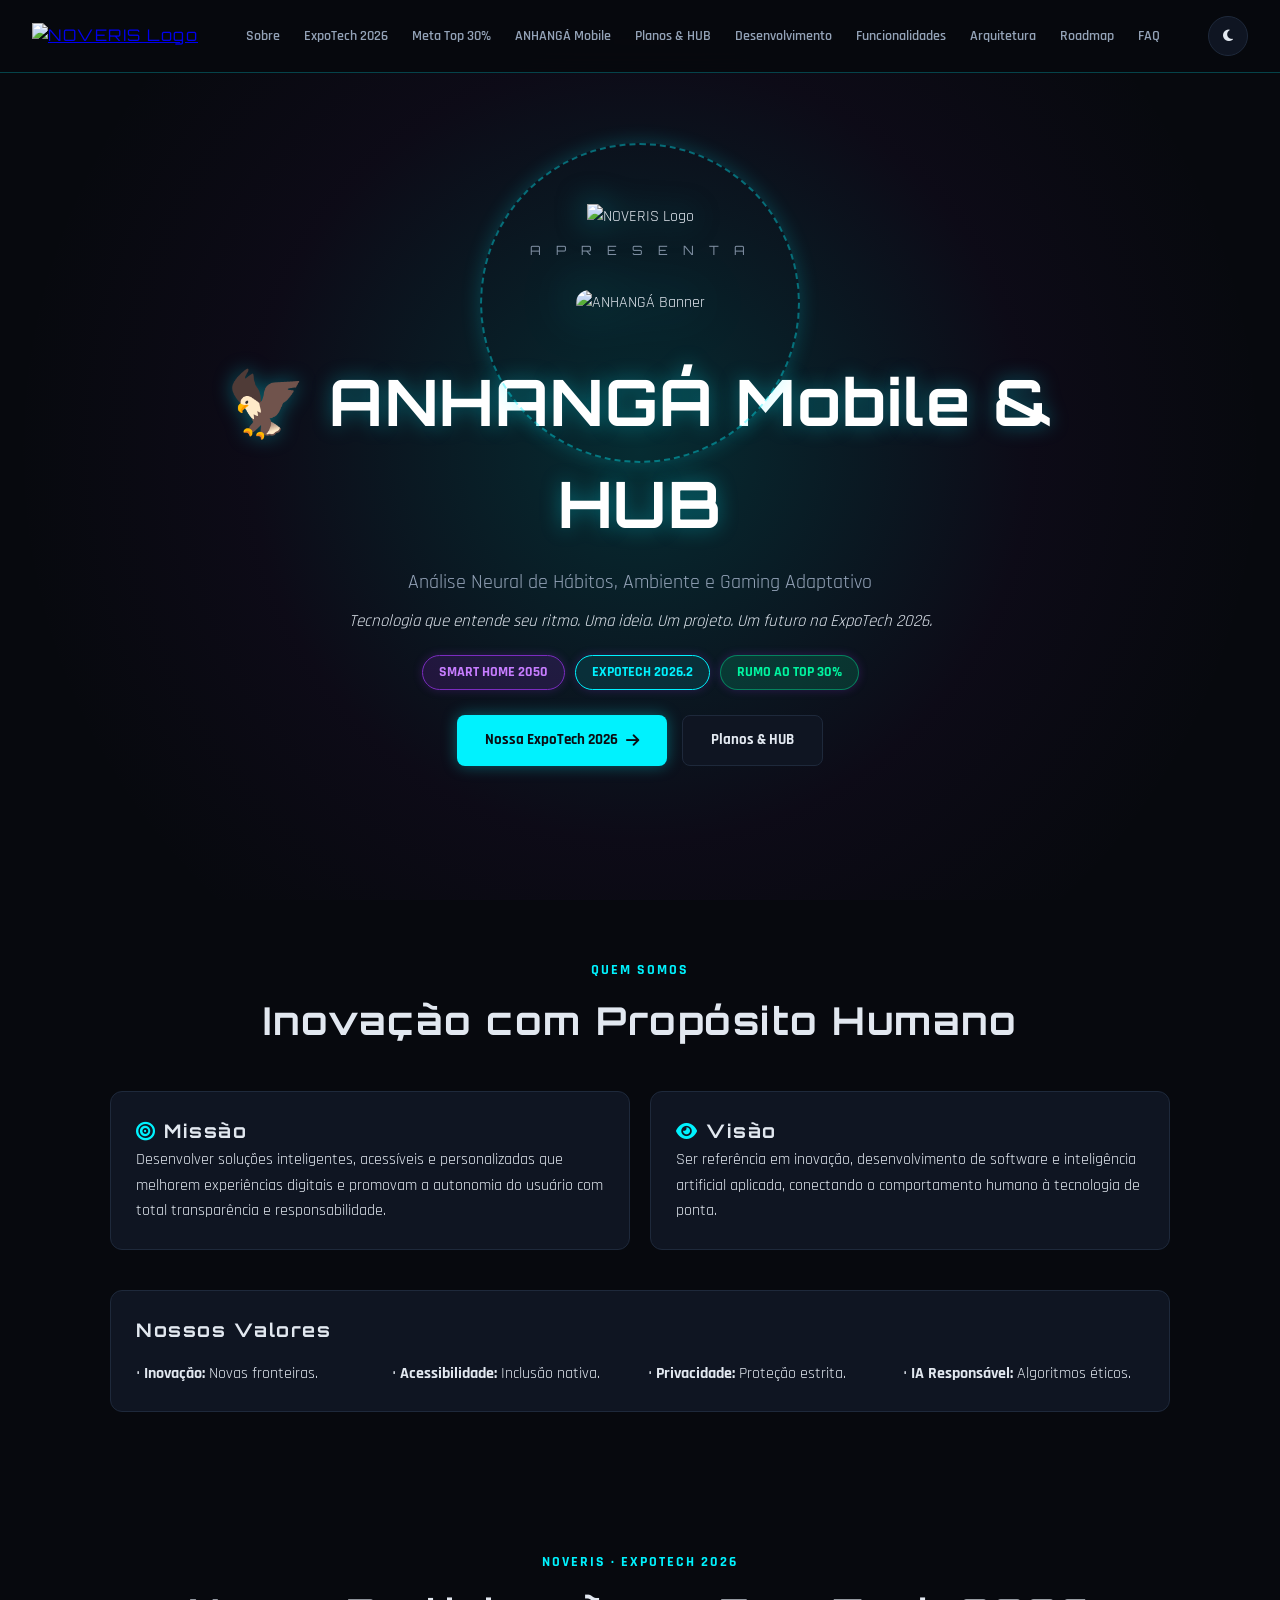
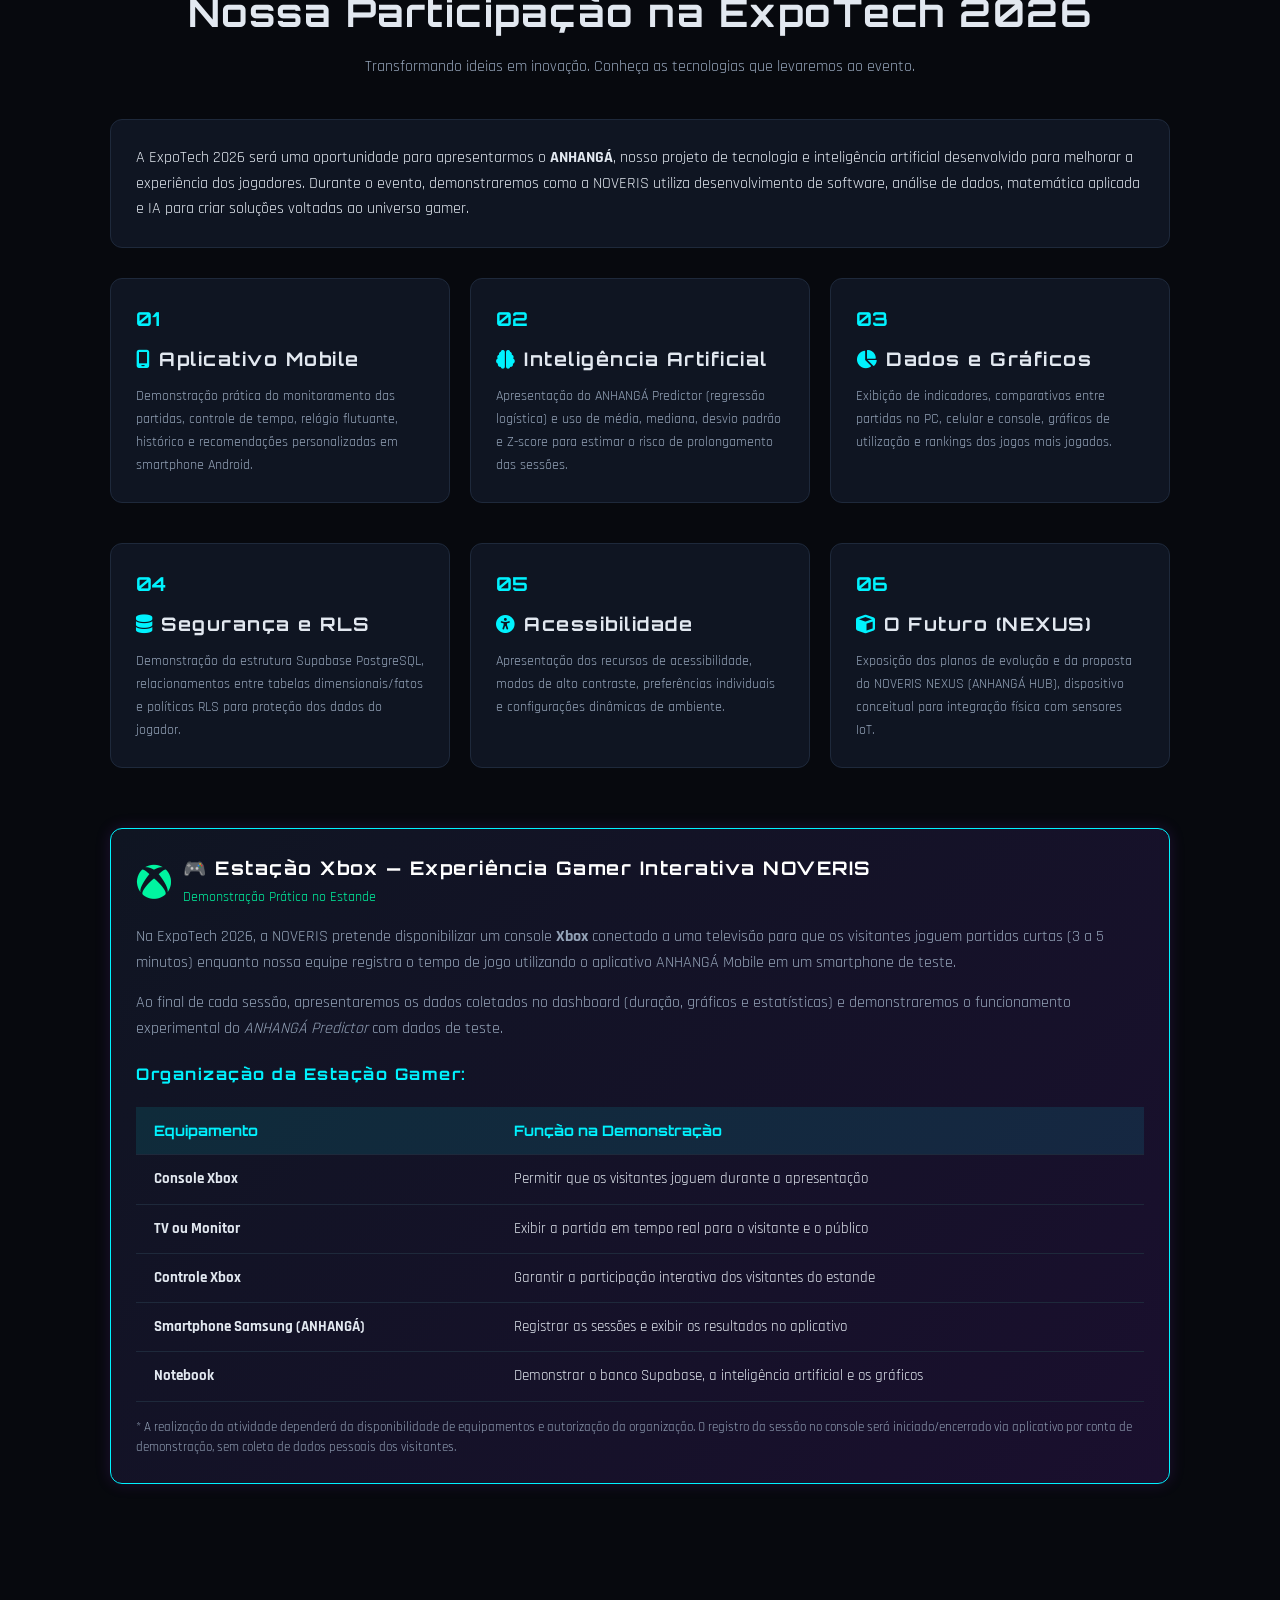
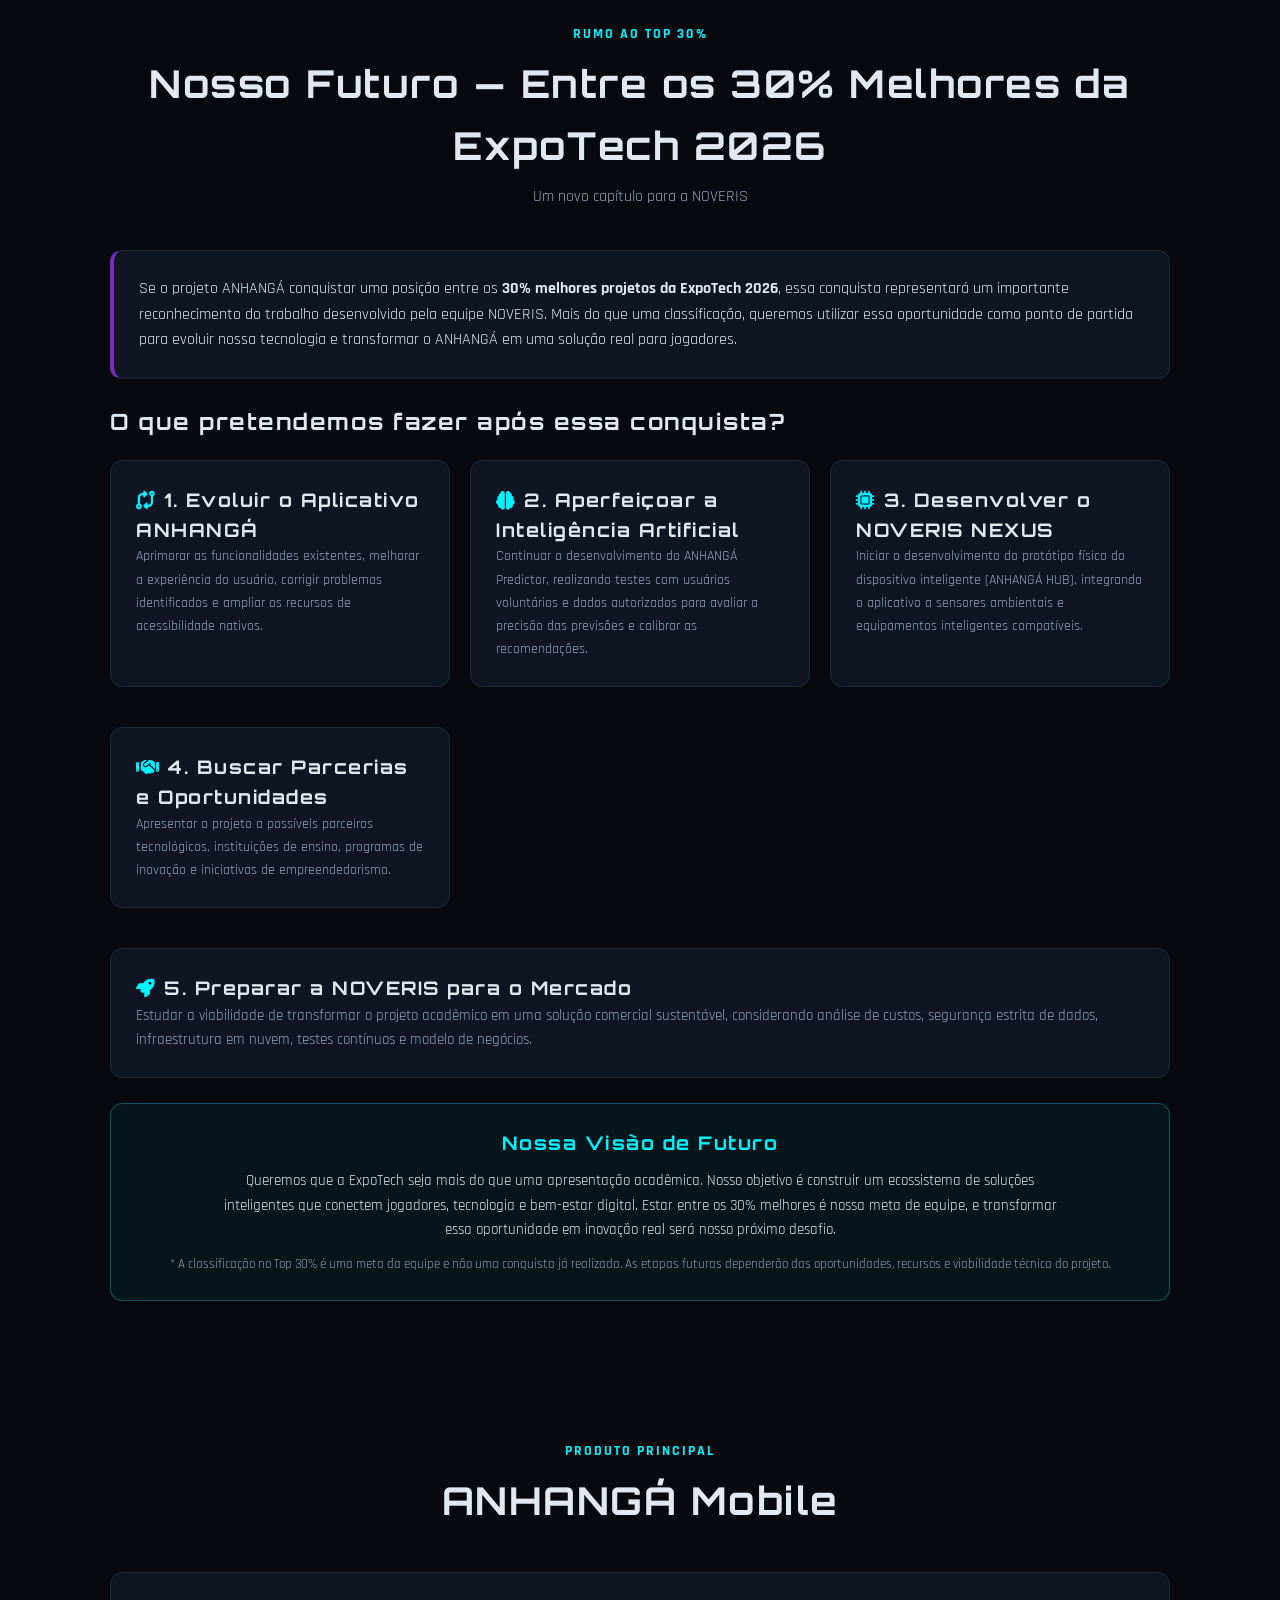
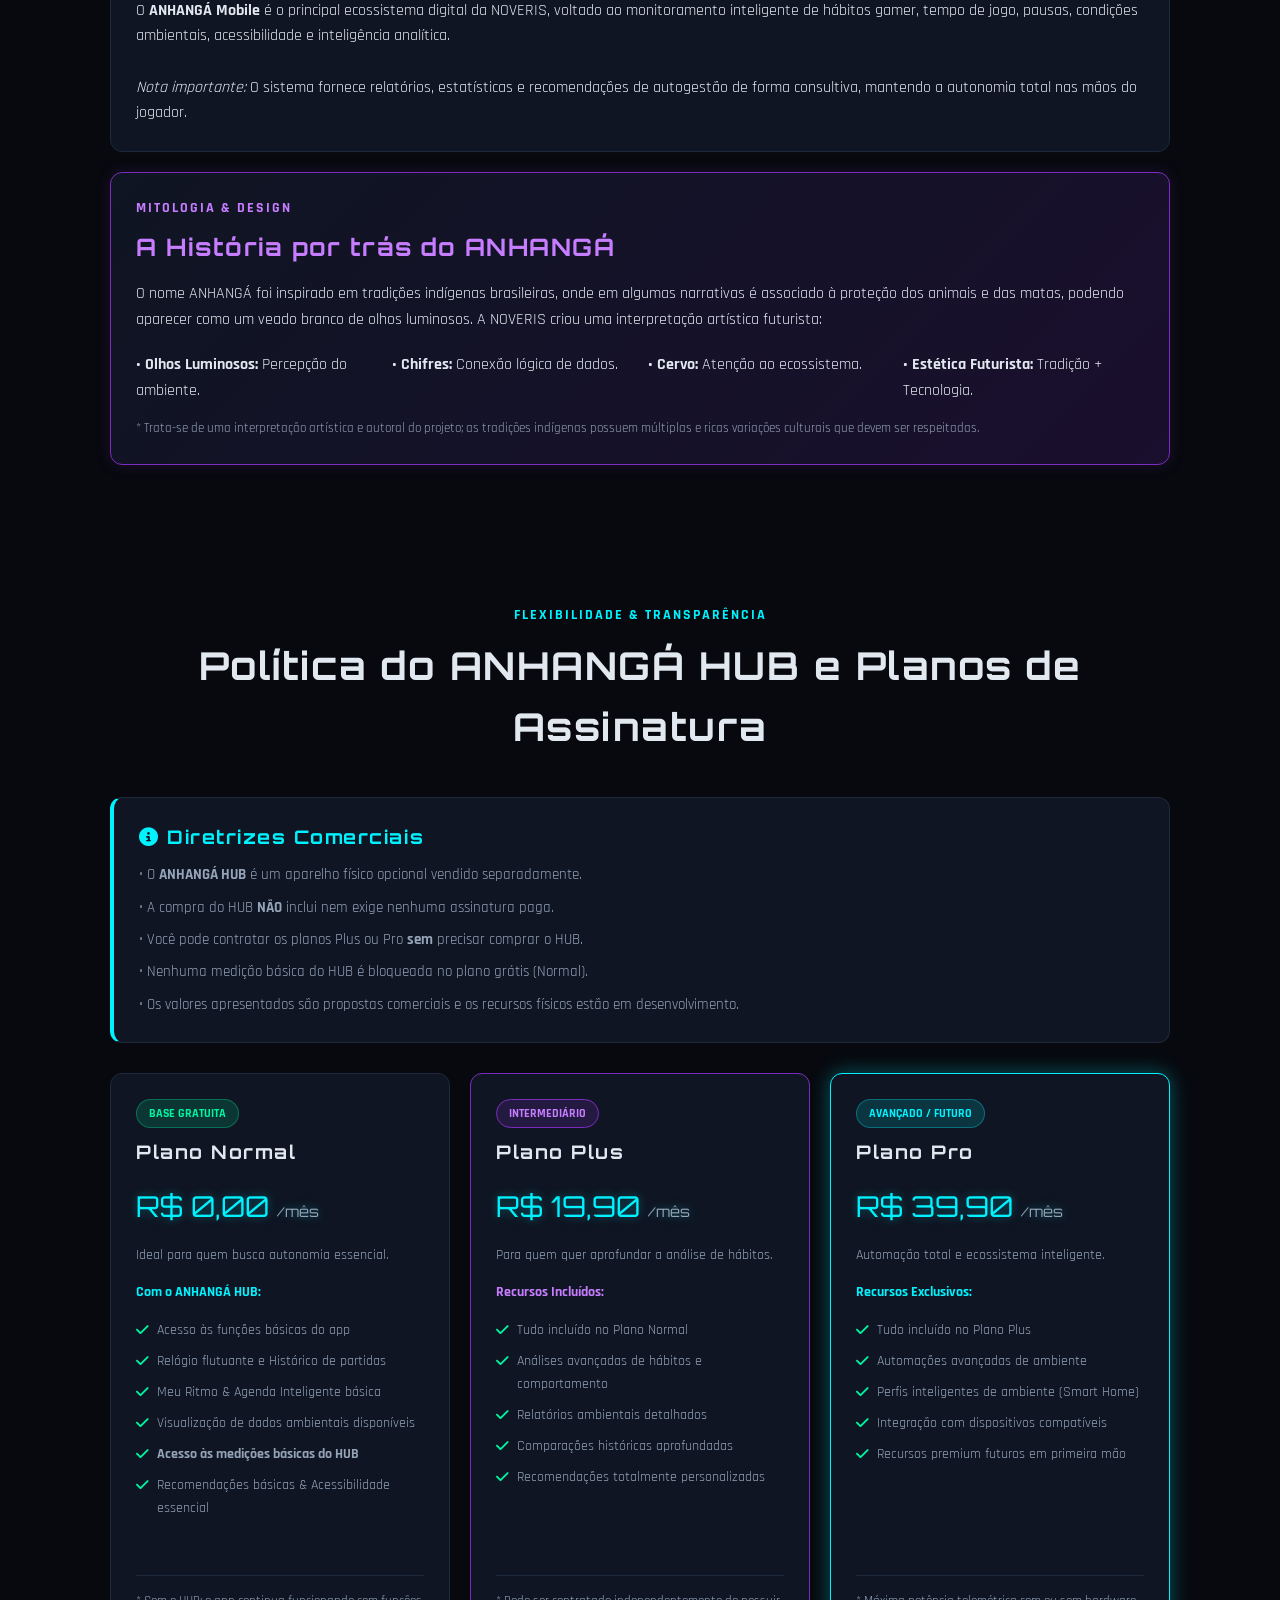
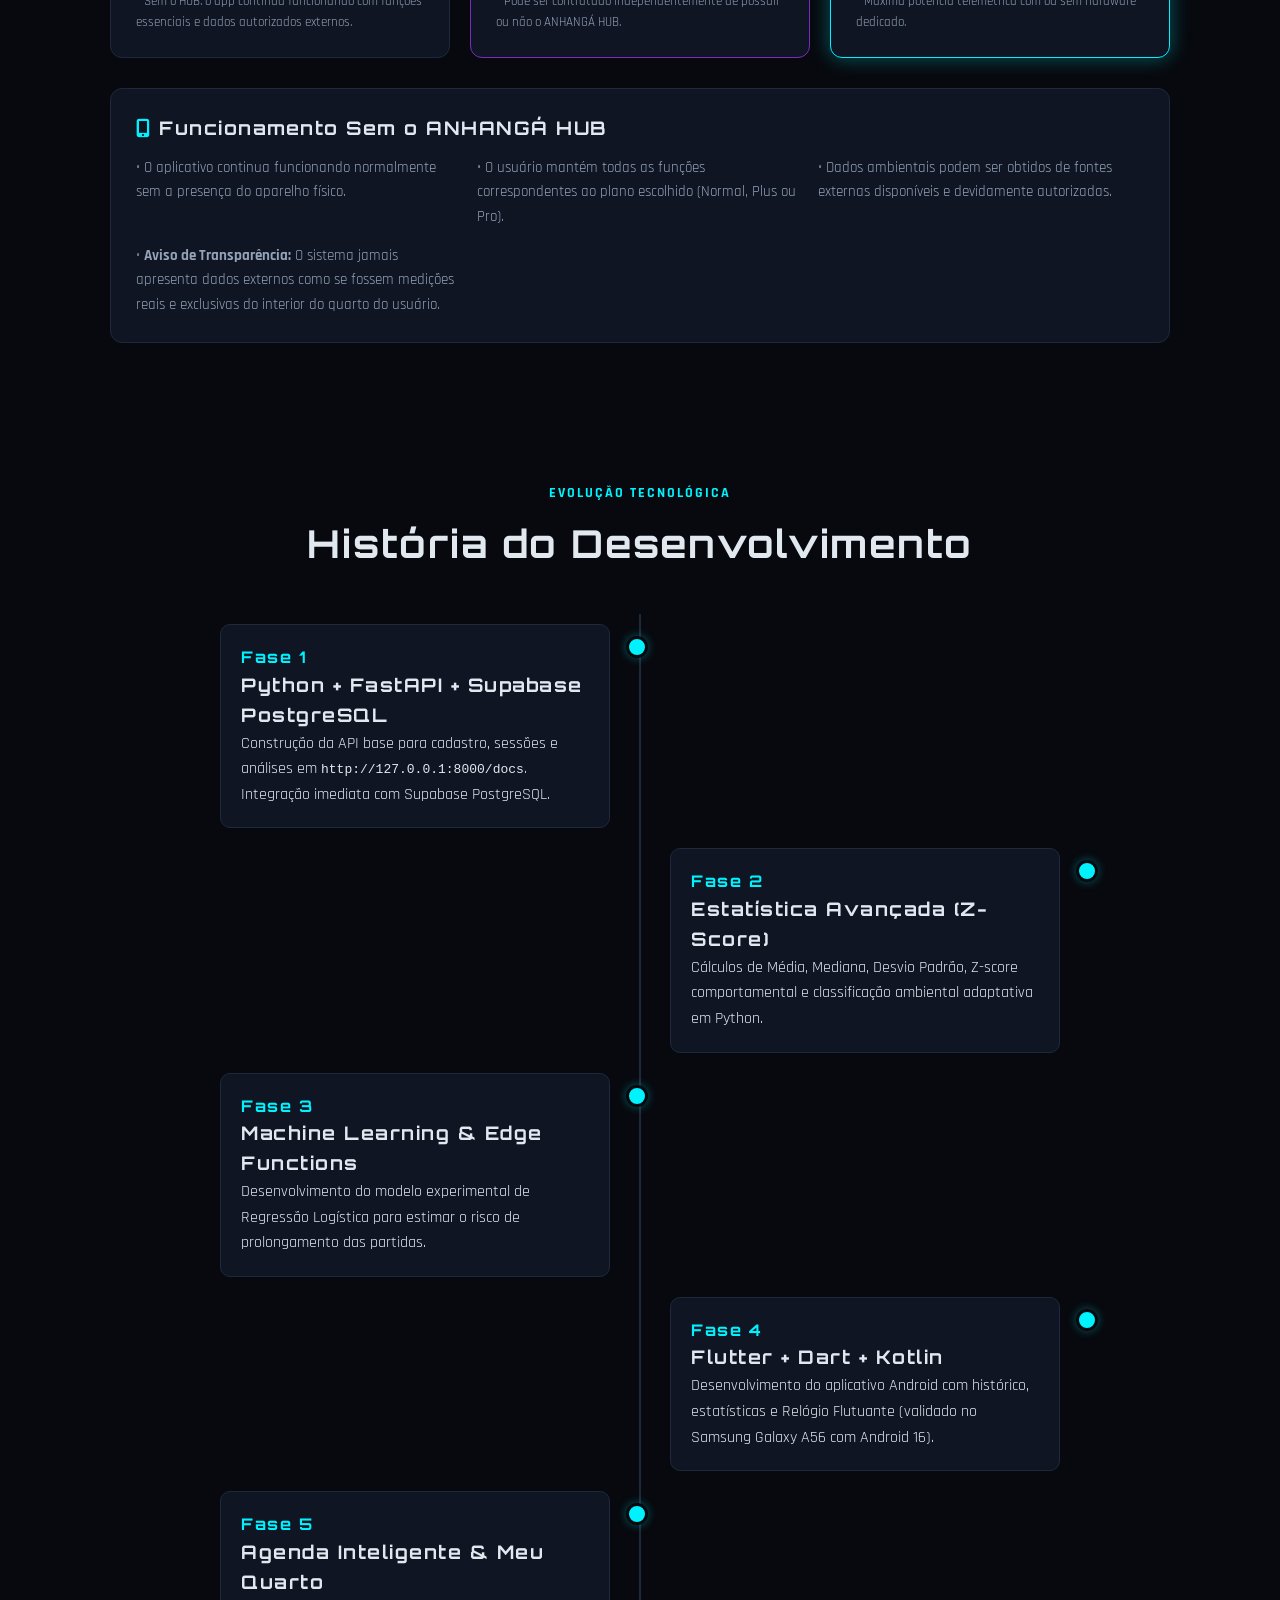
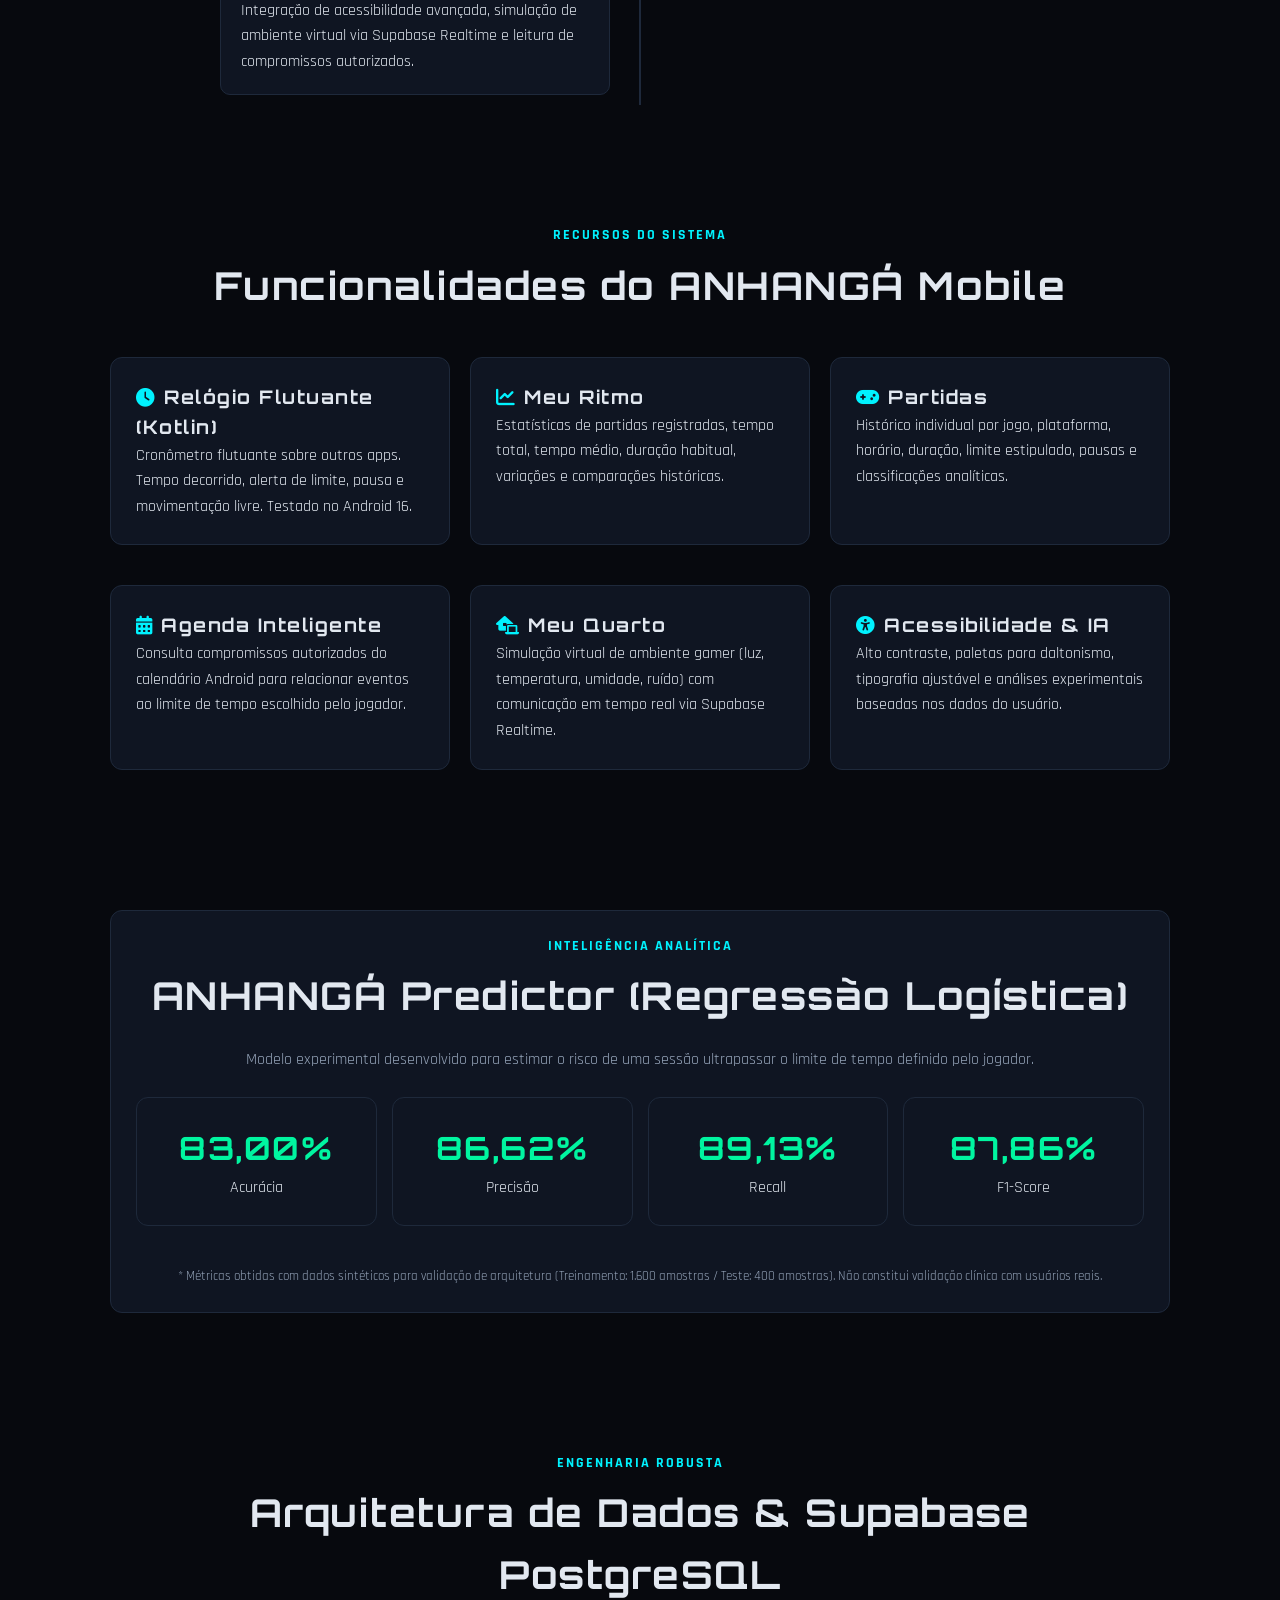
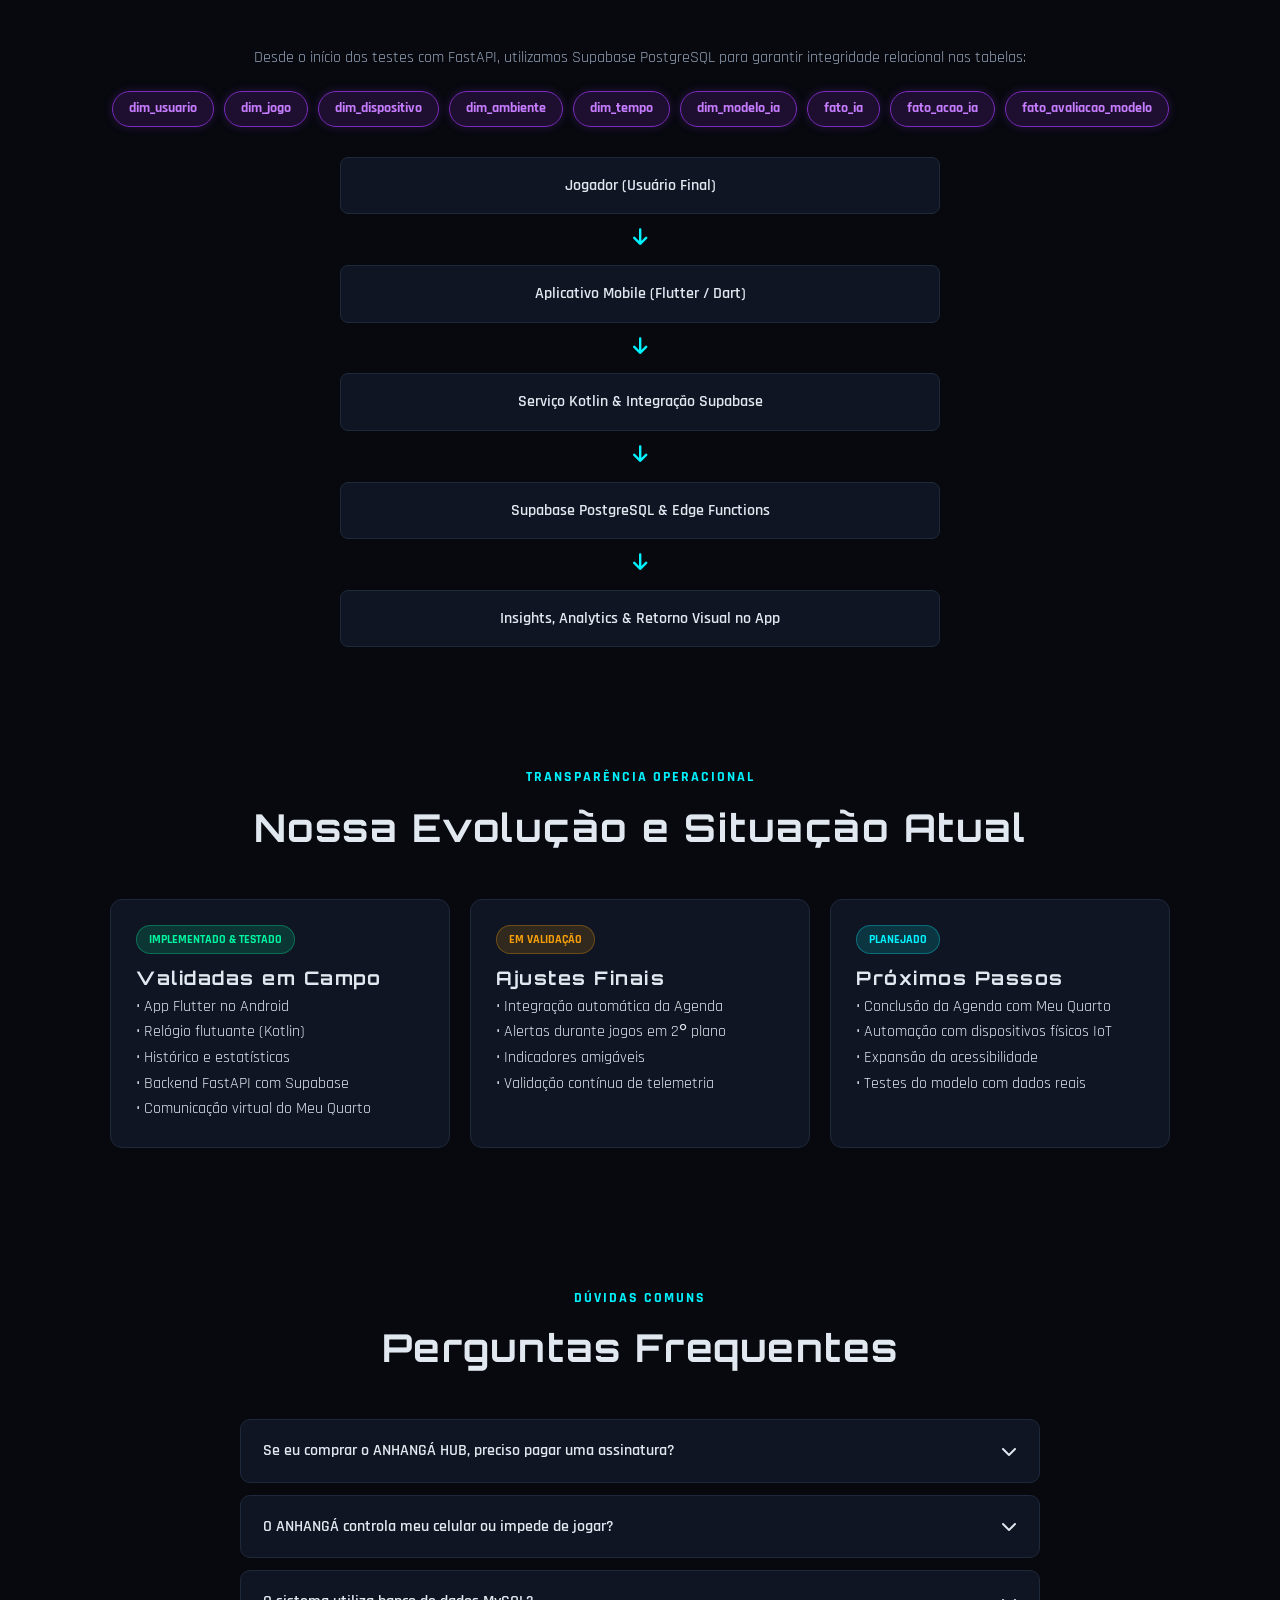
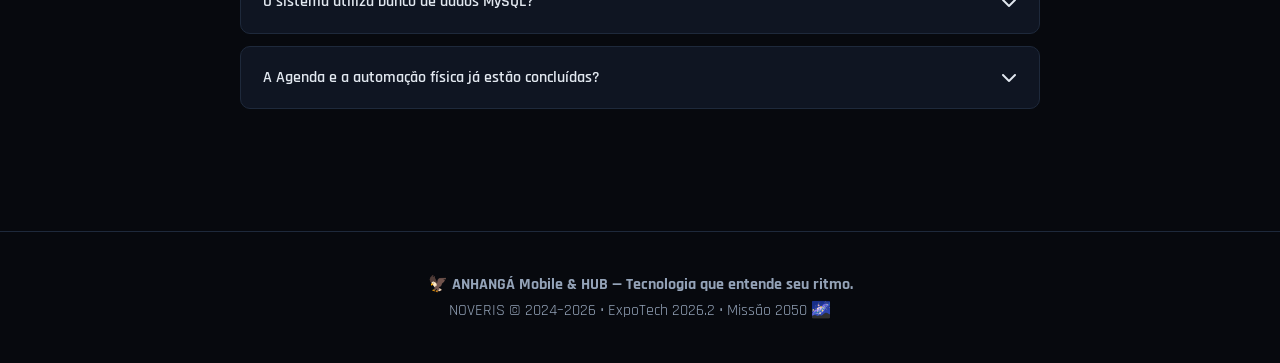
==== commit 191fc638: "Update index.html" ====
--- a/assets/index.html
+++ b/assets/index.html
@@ -437,6 +437,35 @@
       margin-top: 4px;
     }
 
+    /* TABELA DE DEMONSTRAÇÃO XBOX */
+    .table-container {
+      overflow-x: auto;
+      margin-top: 20px;
+    }
+
+    .tech-table {
+      width: 100%;
+      border-collapse: collapse;
+      text-align: left;
+    }
+
+    .tech-table th, .tech-table td {
+      padding: 12px 18px;
+      border-bottom: 1px solid var(--borda-cards);
+    }
+
+    .tech-table th {
+      background: rgba(0, 242, 254, 0.1);
+      color: var(--cor-destaque);
+      font-family: 'Orbitron', sans-serif;
+      font-size: 0.9rem;
+    }
+
+    .tech-table td {
+      color: var(--cor-texto);
+      font-size: 0.95rem;
+    }
+
     /* TIMELINE */
     .timeline {
       position: relative;
@@ -614,6 +643,8 @@
       </a>
       <ul class="nav-links" id="navLinks">
         <li><a href="#sobre">Sobre</a></li>
+        <li><a href="#expotech">ExpoTech 2026</a></li>
+        <li><a href="#top30">Meta Top 30%</a></li>
         <li><a href="#anhanga">ANHANGÁ Mobile</a></li>
         <li><a href="#planos">Planos & HUB</a></li>
         <li><a href="#historia">Desenvolvimento</a></li>
@@ -651,17 +682,17 @@
 
       <h1>🦅 ANHANGÁ Mobile & HUB</h1>
       <p class="subtitle">Análise Neural de Hábitos, Ambiente e Gaming Adaptativo</p>
-      <p class="hero-tagline">Tecnologia que entende seu ritmo. O ANHANGÁ HUB é vendido separadamente, sem obrigatoriedade de assinatura paga.</p>
+      <p class="hero-tagline">Tecnologia que entende seu ritmo. Uma ideia. Um projeto. Um futuro na ExpoTech 2026.</p>
       
       <div class="badge-group">
         <span class="badge">SMART HOME 2050</span>
         <span class="badge secondary-badge">EXPOTECH 2026.2</span>
-        <span class="badge" style="background: rgba(0,245,160,0.15); color: var(--cor-verde); border-color: rgba(0,245,160,0.4);">HUB OPCIONAL</span>
+        <span class="badge" style="background: rgba(0,245,160,0.15); color: var(--cor-verde); border-color: rgba(0,245,160,0.4);">RUMO AO TOP 30%</span>
       </div>
       
       <div class="hero-buttons">
-        <a href="#planos" class="btn primary">Ver Planos & Política do HUB <i class="fa-solid fa-arrow-right"></i></a>
-        <a href="#sobre" class="btn secondary">Nossa história</a>
+        <a href="#expotech" class="btn primary">Nossa ExpoTech 2026 <i class="fa-solid fa-arrow-right"></i></a>
+        <a href="#planos" class="btn secondary">Planos & HUB</a>
       </div>
     </div>
   </section>
@@ -692,6 +723,164 @@
         <div>• <strong>Privacidade:</strong> Proteção estrita.</div>
         <div>• <strong>IA Responsável:</strong> Algoritmos éticos.</div>
       </div>
+    </div>
+  </section>
+
+  <!-- SEÇÃO 1.1: NOSSA PARTICIPAÇÃO NA EXPOTECH 2026 + ESTAÇÃO XBOX -->
+  <section id="expotech" class="container">
+    <div class="section-header">
+      <span>NOVERIS · EXPOTECH 2026</span>
+      <h2>Nossa Participação na ExpoTech 2026</h2>
+      <p style="color:var(--cor-subtitulo); margin-top:10px;">Transformando ideias em inovação. Conheça as tecnologias que levaremos ao evento.</p>
+    </div>
+
+    <div class="card futuristic-card" style="margin-bottom: 30px;">
+      <p>
+        A ExpoTech 2026 será uma oportunidade para apresentarmos o <strong>ANHANGÁ</strong>, nosso projeto de tecnologia e inteligência artificial desenvolvido para melhorar a experiência dos jogadores. Durante o evento, demonstraremos como a NOVERIS utiliza desenvolvimento de software, análise de dados, matemática aplicada e IA para criar soluções voltadas ao universo gamer.
+      </p>
+    </div>
+
+    <!-- O QUE VAMOS APRESENTAR (OS 6 PILARES) -->
+    <div class="grid-3" style="margin-bottom: 40px;">
+      <div class="card futuristic-card">
+        <span style="font-family:'Orbitron'; color:var(--cor-destaque); font-size:1.2rem; font-weight:bold;">01</span>
+        <h3 style="margin:10px 0;"><i class="fa-solid fa-mobile-screen" style="color:var(--cor-destaque);"></i> Aplicativo Mobile</h3>
+        <p style="font-size:0.9rem; color:var(--cor-subtitulo);">Demonstração prática do monitoramento das partidas, controle de tempo, relógio flutuante, histórico e recomendações personalizadas em smartphone Android.</p>
+      </div>
+      <div class="card futuristic-card">
+        <span style="font-family:'Orbitron'; color:var(--cor-destaque); font-size:1.2rem; font-weight:bold;">02</span>
+        <h3 style="margin:10px 0;"><i class="fa-solid fa-brain" style="color:var(--cor-destaque);"></i> Inteligência Artificial</h3>
+        <p style="font-size:0.9rem; color:var(--cor-subtitulo);">Apresentação do ANHANGÁ Predictor (regressão logística) e uso de média, mediana, desvio padrão e Z-score para estimar o risco de prolongamento das sessões.</p>
+      </div>
+      <div class="card futuristic-card">
+        <span style="font-family:'Orbitron'; color:var(--cor-destaque); font-size:1.2rem; font-weight:bold;">03</span>
+        <h3 style="margin:10px 0;"><i class="fa-solid fa-chart-pie" style="color:var(--cor-destaque);"></i> Dados e Gráficos</h3>
+        <p style="font-size:0.9rem; color:var(--cor-subtitulo);">Exibição de indicadores, comparativos entre partidas no PC, celular e console, gráficos de utilização e rankings dos jogos mais jogados.</p>
+      </div>
+      <div class="card futuristic-card">
+        <span style="font-family:'Orbitron'; color:var(--cor-destaque); font-size:1.2rem; font-weight:bold;">04</span>
+        <h3 style="margin:10px 0;"><i class="fa-solid fa-database" style="color:var(--cor-destaque);"></i> Segurança e RLS</h3>
+        <p style="font-size:0.9rem; color:var(--cor-subtitulo);">Demonstração da estrutura Supabase PostgreSQL, relacionamentos entre tabelas dimensionais/fatos e políticas RLS para proteção dos dados do jogador.</p>
+      </div>
+      <div class="card futuristic-card">
+        <span style="font-family:'Orbitron'; color:var(--cor-destaque); font-size:1.2rem; font-weight:bold;">05</span>
+        <h3 style="margin:10px 0;"><i class="fa-solid fa-universal-access" style="color:var(--cor-destaque);"></i> Acessibilidade</h3>
+        <p style="font-size:0.9rem; color:var(--cor-subtitulo);">Apresentação dos recursos de acessibilidade, modos de alto contraste, preferências individuais e configurações dinâmicas de ambiente.</p>
+      </div>
+      <div class="card futuristic-card">
+        <span style="font-family:'Orbitron'; color:var(--cor-destaque); font-size:1.2rem; font-weight:bold;">06</span>
+        <h3 style="margin:10px 0;"><i class="fa-solid fa-cube" style="color:var(--cor-destaque);"></i> O Futuro (NEXUS)</h3>
+        <p style="font-size:0.9rem; color:var(--cor-subtitulo);">Exposição dos planos de evolução e da proposta do NOVERIS NEXUS (ANHANGÁ HUB), dispositivo conceitual para integração física com sensores IoT.</p>
+      </div>
+    </div>
+
+    <!-- ESTAÇÃO XBOX INTERATIVA -->
+    <div class="card futuristic-card curiosidade-card" style="border-color: var(--cor-destaque);">
+      <div style="display:flex; align-items:center; gap:12px; margin-bottom:15px;">
+        <i class="fa-brands fa-xbox" style="font-size:2.2rem; color:var(--cor-verde);"></i>
+        <div>
+          <h3 style="color:#ffffff;">🎮 Estação Xbox — Experiência Gamer Interativa NOVERIS</h3>
+          <span style="font-size:0.85rem; color:var(--cor-verde);">Demonstração Prática no Estande</span>
+        </div>
+      </div>
+      <p style="color:var(--cor-subtitulo); margin-bottom:15px;">
+        Na ExpoTech 2026, a NOVERIS pretende disponibilizar um console <strong>Xbox</strong> conectado a uma televisão para que os visitantes joguem partidas curtas (3 a 5 minutos) enquanto nossa equipe registra o tempo de jogo utilizando o aplicativo ANHANGÁ Mobile em um smartphone de teste.
+      </p>
+      <p style="color:var(--cor-subtitulo); margin-bottom:20px;">
+        Ao final de cada sessão, apresentaremos os dados coletados no dashboard (duração, gráficos e estatísticas) e demonstraremos o funcionamento experimental do <em>ANHANGÁ Predictor</em> com dados de teste.
+      </p>
+
+      <h4 style="color:var(--cor-destaque); margin-bottom:10px;">Organização da Estação Gamer:</h4>
+      <div class="table-container">
+        <table class="tech-table">
+          <thead>
+            <tr>
+              <th>Equipamento</th>
+              <th>Função na Demonstração</th>
+            </tr>
+          </thead>
+          <tbody>
+            <tr>
+              <td><strong>Console Xbox</strong></td>
+              <td>Permitir que os visitantes joguem durante a apresentação</td>
+            </tr>
+            <tr>
+              <td><strong>TV ou Monitor</strong></td>
+              <td>Exibir a partida em tempo real para o visitante e o público</td>
+            </tr>
+            <tr>
+              <td><strong>Controle Xbox</strong></td>
+              <td>Garantir a participação interativa dos visitantes do estande</td>
+            </tr>
+            <tr>
+              <td><strong>Smartphone Samsung (ANHANGÁ)</strong></td>
+              <td>Registrar as sessões e exibir os resultados no aplicativo</td>
+            </tr>
+            <tr>
+              <td><strong>Notebook</strong></td>
+              <td>Demonstrar o banco Supabase, a inteligência artificial e os gráficos</td>
+            </tr>
+          </tbody>
+        </table>
+      </div>
+      <p style="font-size:0.8rem; color:var(--cor-subtitulo); margin-top:15px;">
+        * A realização da atividade dependerá da disponibilidade de equipamentos e autorização da organização. O registro da sessão no console será iniciado/encerrado via aplicativo por conta de demonstração, sem coleta de dados pessoais dos visitantes.
+      </p>
+    </div>
+  </section>
+
+  <!-- SEÇÃO 1.2: META DA NOVERIS: TOP 30% DA EXPOTECH -->
+  <section id="top30" class="container">
+    <div class="section-header">
+      <span>Rumo ao Top 30%</span>
+      <h2>Nosso Futuro — Entre os 30% Melhores da ExpoTech 2026</h2>
+      <p style="color:var(--cor-subtitulo); margin-top:8px;">Um novo capítulo para a NOVERIS</p>
+    </div>
+
+    <div class="card futuristic-card" style="margin-bottom:25px; border-left:4px solid var(--cor-secundaria);">
+      <p>
+        Se o projeto ANHANGÁ conquistar uma posição entre os <strong>30% melhores projetos da ExpoTech 2026</strong>, essa conquista representará um importante reconhecimento do trabalho desenvolvido pela equipe NOVERIS. Mais do que uma classificação, queremos utilizar essa oportunidade como ponto de partida para evoluir nossa tecnologia e transformar o ANHANGÁ em uma solução real para jogadores.
+      </p>
+    </div>
+
+    <div class="section-header" style="text-align:left; margin-bottom:20px;">
+      <h3 style="font-size:1.4rem;">O que pretendemos fazer após essa conquista?</h3>
+    </div>
+
+    <div class="grid-2">
+      <div class="card futuristic-card">
+        <h3><i class="fa-solid fa-code-compare" style="color:var(--cor-destaque);"></i> 1. Evoluir o Aplicativo ANHANGÁ</h3>
+        <p style="font-size:0.9rem; color:var(--cor-subtitulo);">Aprimorar as funcionalidades existentes, melhorar a experiência do usuário, corrigir problemas identificados e ampliar os recursos de acessibilidade nativos.</p>
+      </div>
+      <div class="card futuristic-card">
+        <h3><i class="fa-solid fa-brain" style="color:var(--cor-destaque);"></i> 2. Aperfeiçoar a Inteligência Artificial</h3>
+        <p style="font-size:0.9rem; color:var(--cor-subtitulo);">Continuar o desenvolvimento do ANHANGÁ Predictor, realizando testes com usuários voluntários e dados autorizados para avaliar a precisão das previsões e calibrar as recomendações.</p>
+      </div>
+      <div class="card futuristic-card">
+        <h3><i class="fa-solid fa-microchip" style="color:var(--cor-destaque);"></i> 3. Desenvolver o NOVERIS NEXUS</h3>
+        <p style="font-size:0.9rem; color:var(--cor-subtitulo);">Iniciar o desenvolvimento do protótipo físico do dispositivo inteligente (ANHANGÁ HUB), integrando o aplicativo a sensores ambientais e equipamentos inteligentes compatíveis.</p>
+      </div>
+      <div class="card futuristic-card">
+        <h3><i class="fa-solid fa-handshake" style="color:var(--cor-destaque);"></i> 4. Buscar Parcerias e Oportunidades</h3>
+        <p style="font-size:0.9rem; color:var(--cor-subtitulo);">Apresentar o projeto a possíveis parceiros tecnológicos, instituições de ensino, programas de inovação e iniciativas de empreendedorismo.</p>
+      </div>
+    </div>
+
+    <div class="card futuristic-card" style="margin-top:20px;">
+      <h3><i class="fa-solid fa-rocket" style="color:var(--cor-destaque);"></i> 5. Preparar a NOVERIS para o Mercado</h3>
+      <p style="font-size:0.95rem; color:var(--cor-subtitulo);">
+        Estudar a viabilidade de transformar o projeto acadêmico em uma solução comercial sustentável, considerando análise de custos, segurança estrita de dados, infraestrutura em nuvem, testes contínuos e modelo de negócios.
+      </p>
+    </div>
+
+    <div class="card futuristic-card" style="background: rgba(0, 242, 254, 0.05); border-color: rgba(0, 242, 254, 0.3); text-align:center; margin-top:25px;">
+      <h3 style="color:var(--cor-destaque); margin-bottom:10px;">Nossa Visão de Futuro</h3>
+      <p style="color:var(--cor-texto); max-width:850px; margin:0 auto; font-size:0.95rem;">
+        Queremos que a ExpoTech seja mais do que uma apresentação acadêmica. Nosso objetivo é construir um ecossistema de soluções inteligentes que conectem jogadores, tecnologia e bem-estar digital. Estar entre os 30% melhores é nossa meta de equipe, e transformar essa oportunidade em inovação real será nosso próximo desafio.
+      </p>
+      <p style="font-size:0.8rem; color:var(--cor-subtitulo); margin-top:12px;">
+        * A classificação no Top 30% é uma meta da equipe e não uma conquista já realizada. As etapas futuras dependerão das oportunidades, recursos e viabilidade técnica do projeto.
+      </p>
     </div>
   </section>
 
@@ -733,7 +922,7 @@
     </div>
   </section>
 
-  <!-- SEÇÃO 2.1: NOVA POLÍTICA DO ANHANGÁ HUB E PLANOS -->
+  <!-- SEÇÃO 2.1: POLÍTICA DO ANHANGÁ HUB E PLANOS DE ASSINATURA -->
   <section id="planos" class="container">
     <div class="section-header">
       <span>Flexibilidade & Transparência</span>
@@ -1018,7 +1207,7 @@
     </div>
 
     <div class="faq-container">
-      <!-- NOVA PERG FREQ SOLICITADA -->
+      <!-- PERGUNTA FREQUENTE DO HUB E ASSINATURA -->
       <div class="faq-item">
         <div class="faq-question">
           <span>Se eu comprar o ANHANGÁ HUB, preciso pagar uma assinatura?</span>
@@ -1028,6 +1217,7 @@
           Não. Você pode comprar o ANHANGÁ HUB e continuar utilizando o plano Normal gratuitamente, com acesso às funções básicas e às medições disponibilizadas pelo aparelho. Os planos Plus e Pro são opcionais.
         </div>
       </div>
+
       <div class="faq-item">
         <div class="faq-question">
           <span>O ANHANGÁ controla meu celular ou impede de jogar?</span>
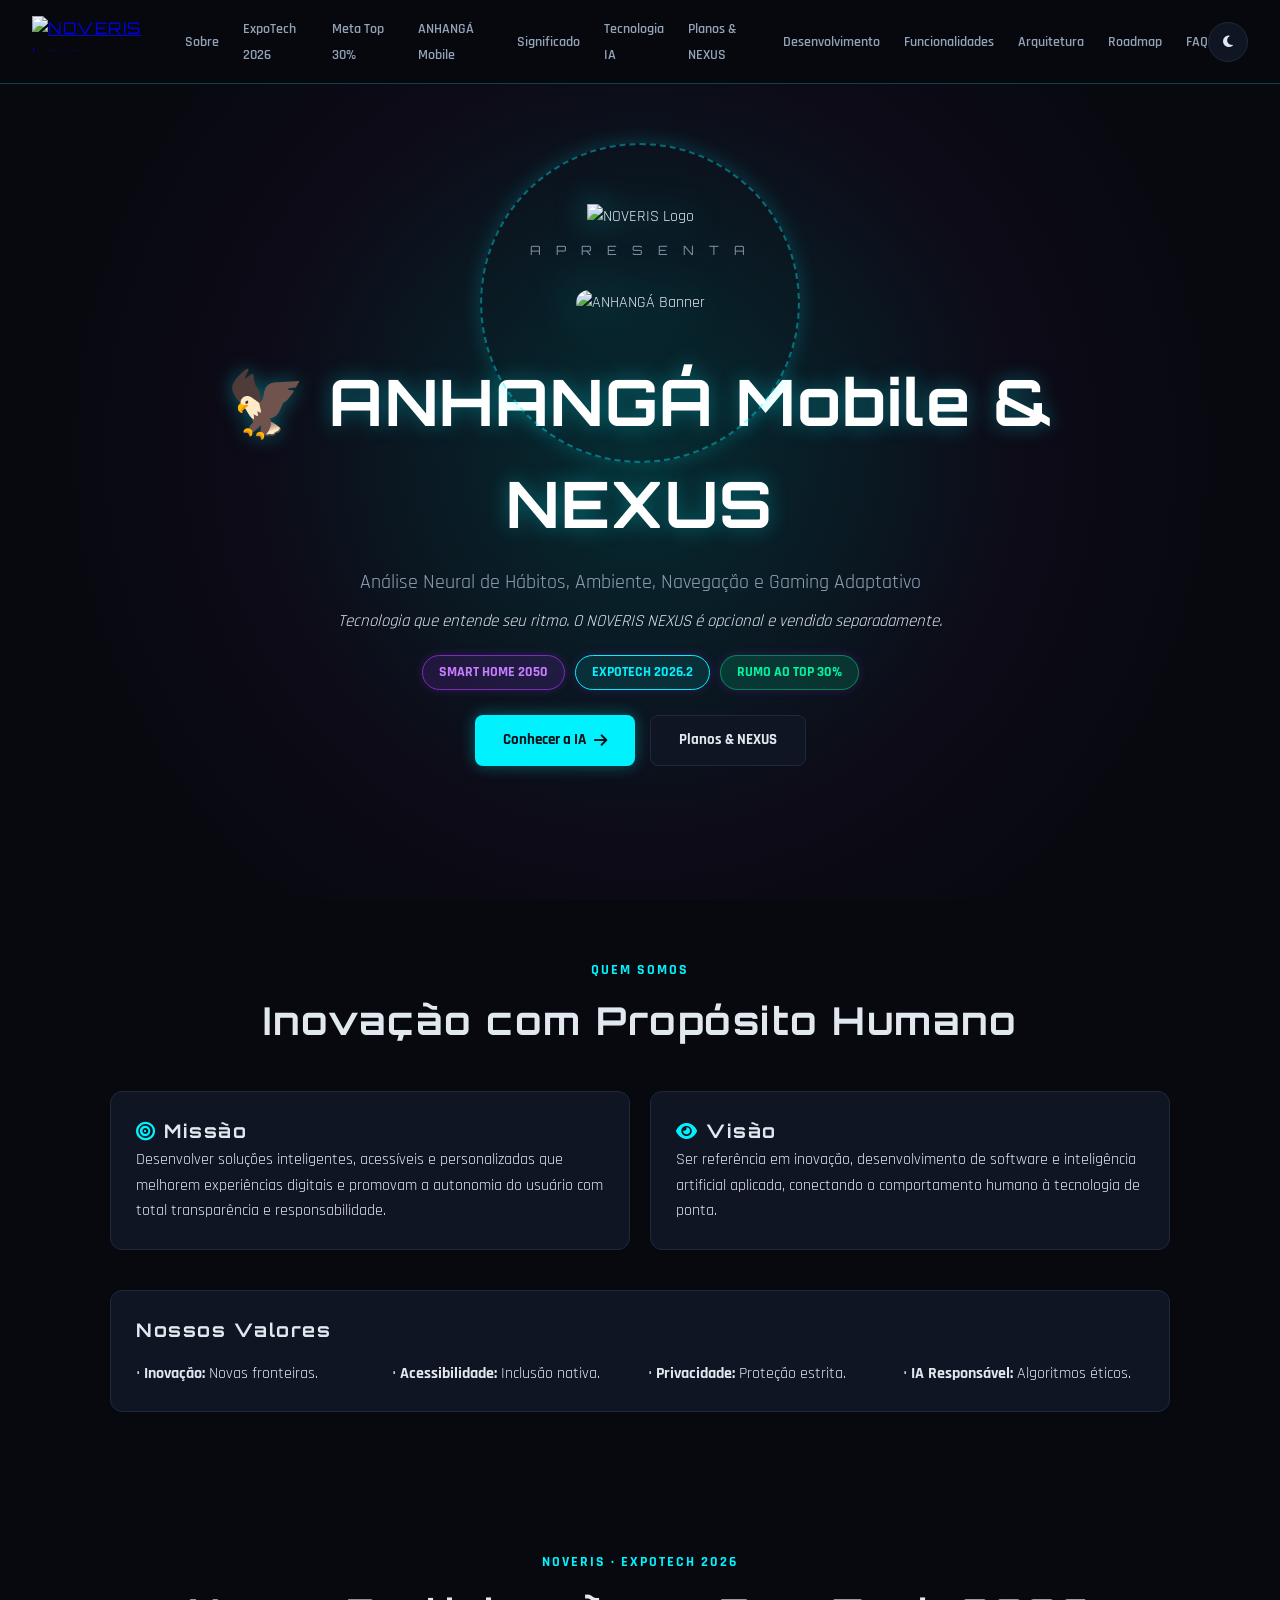
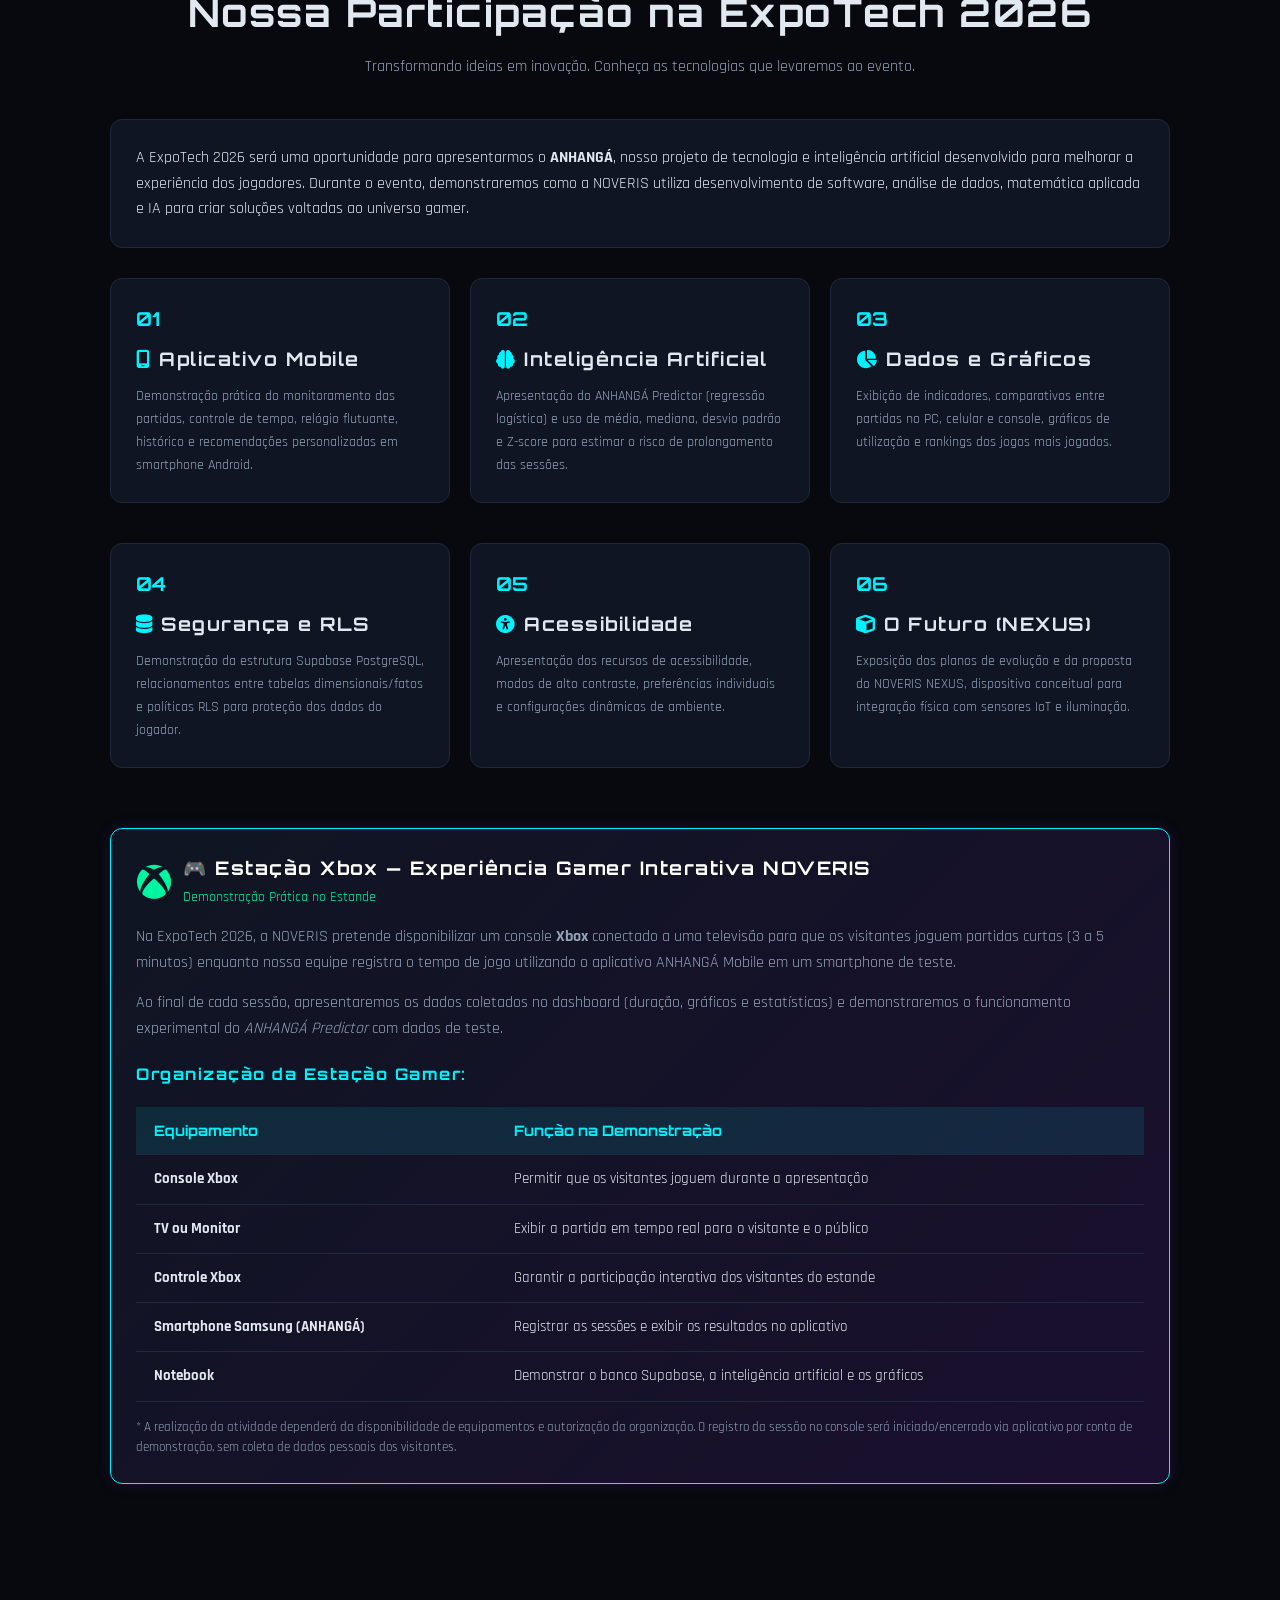
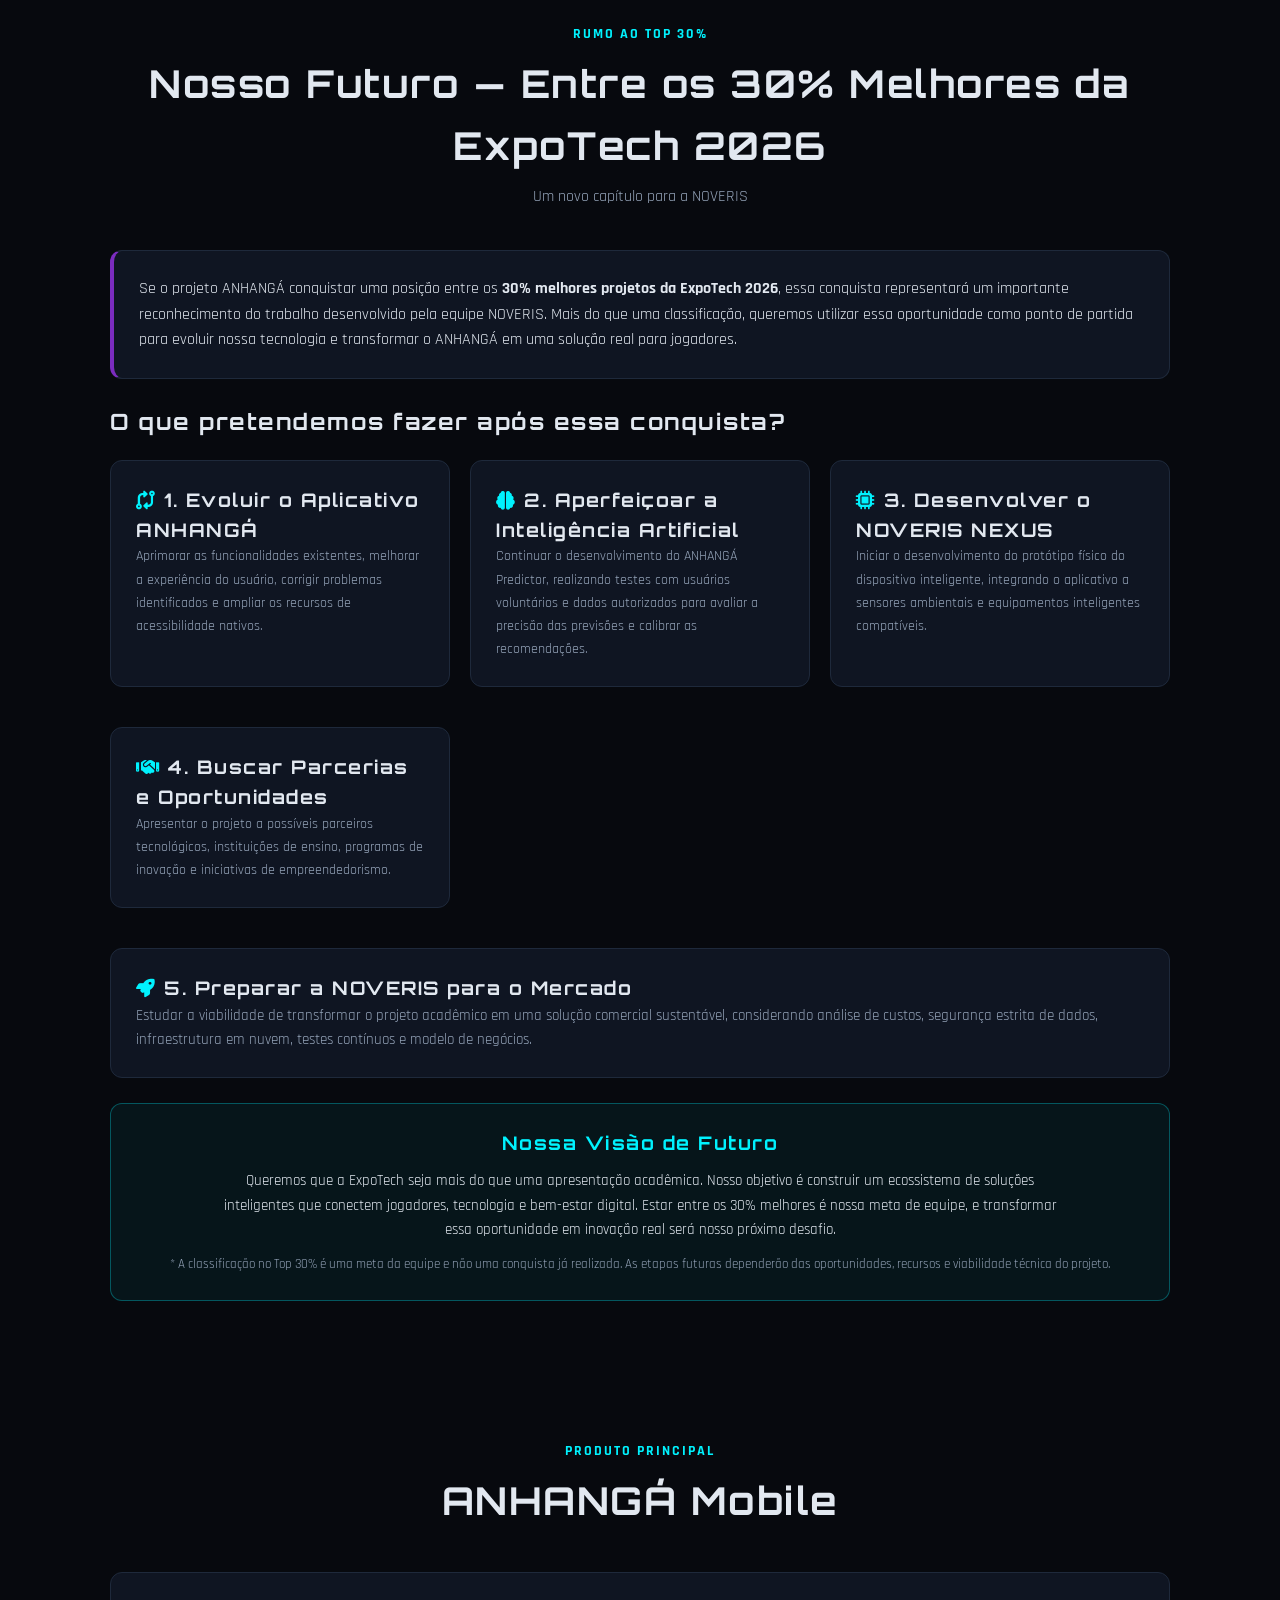
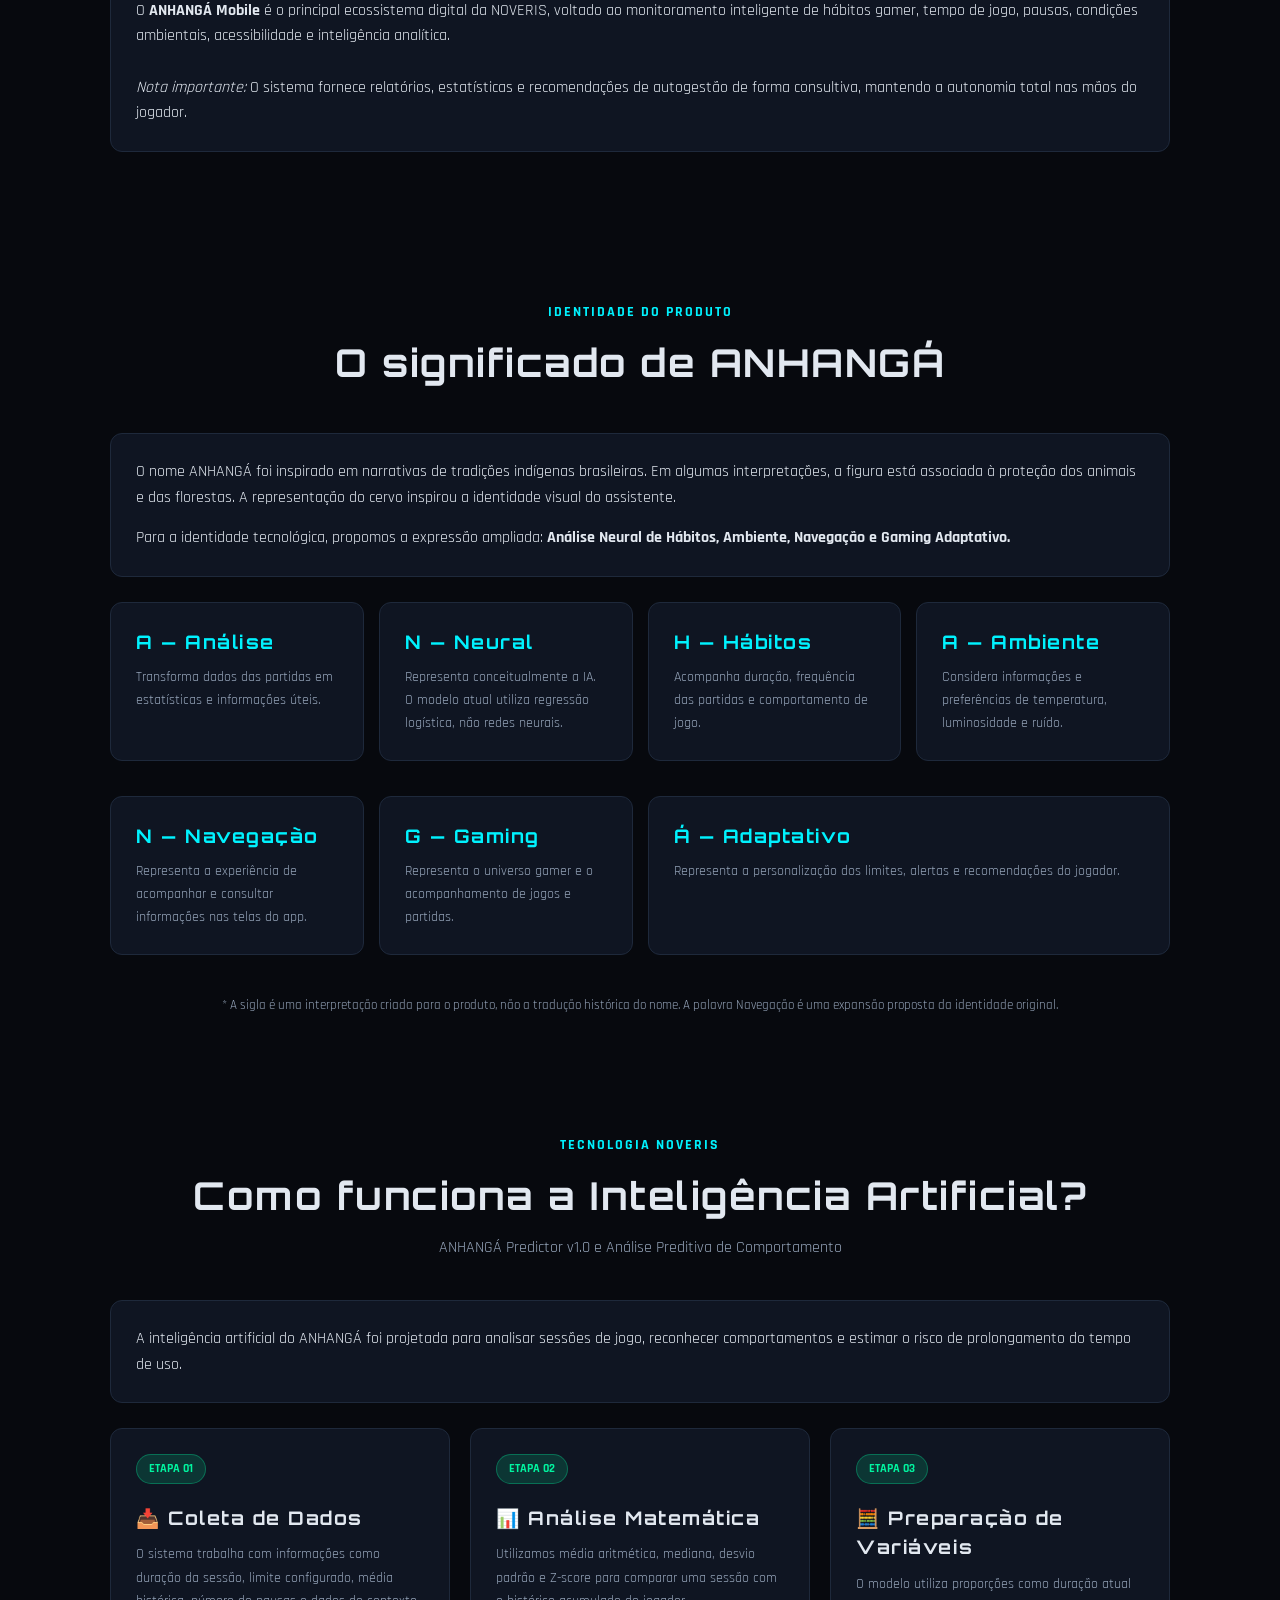
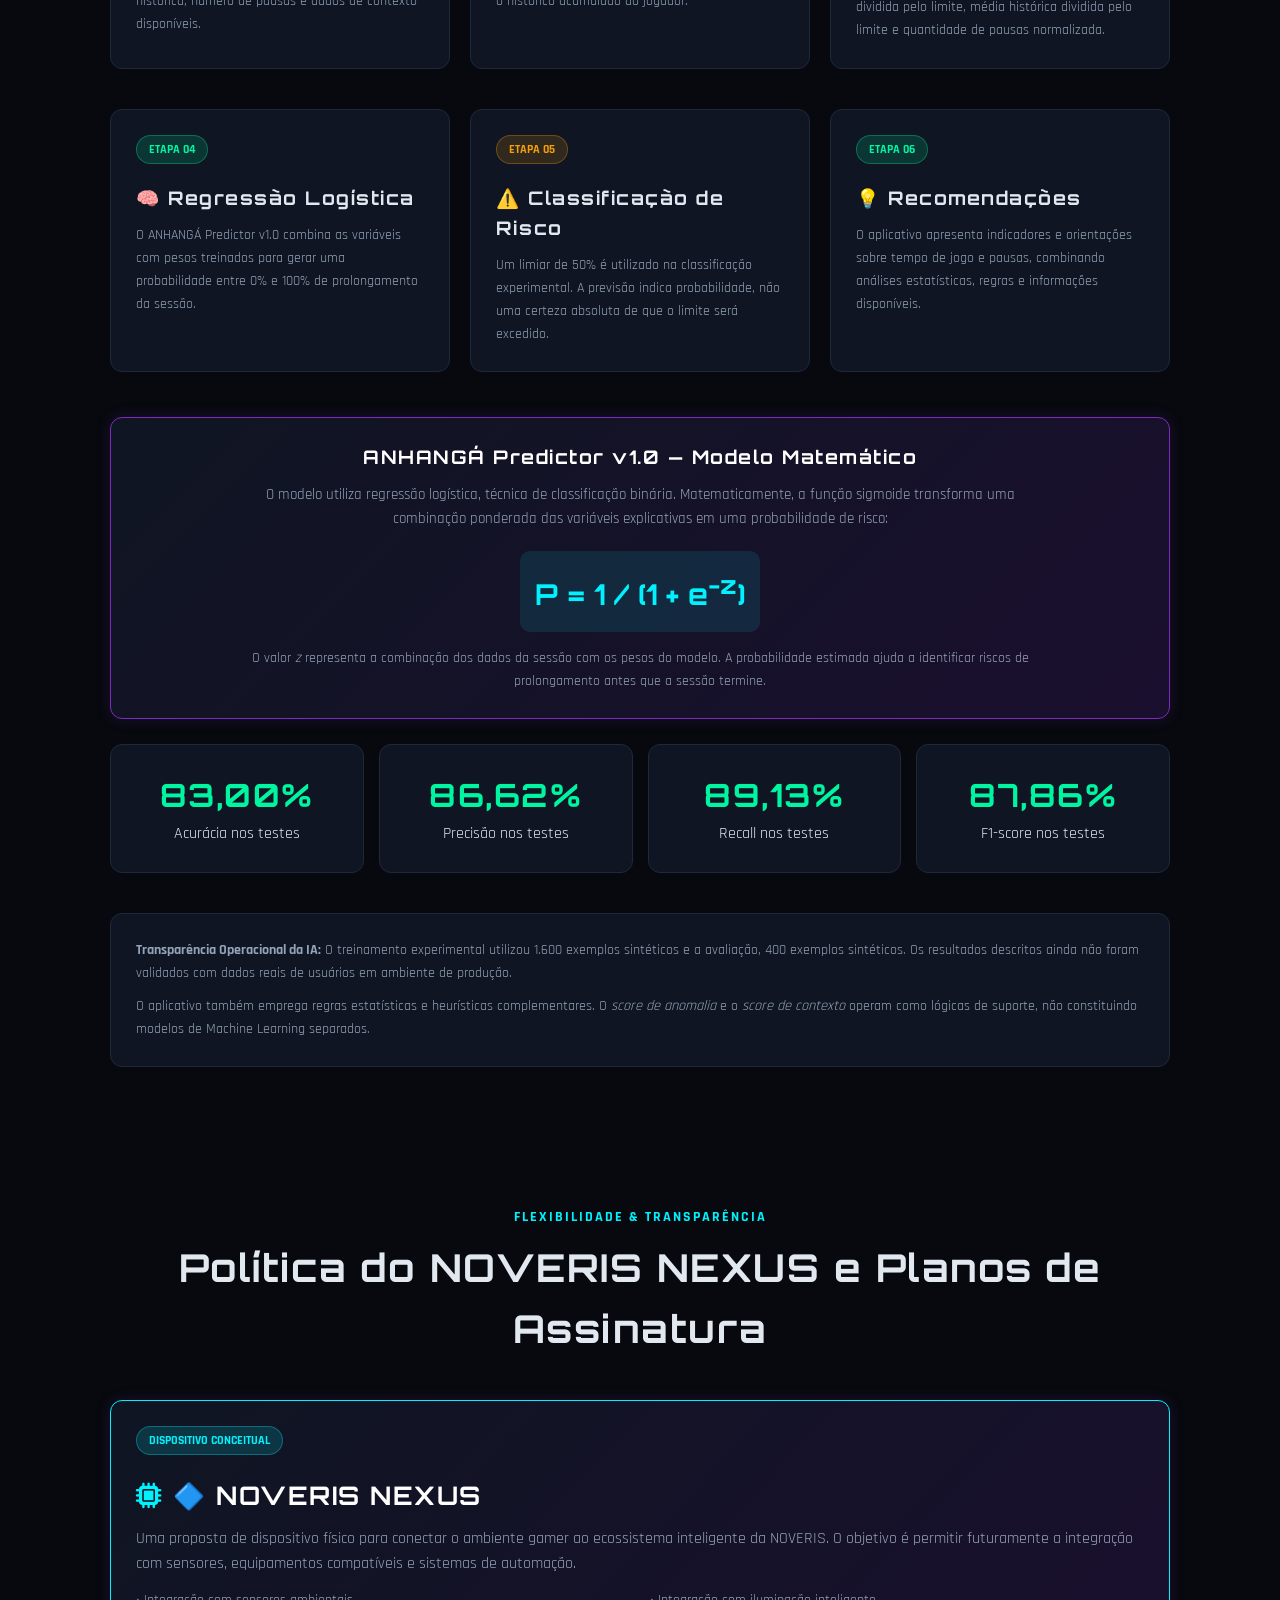
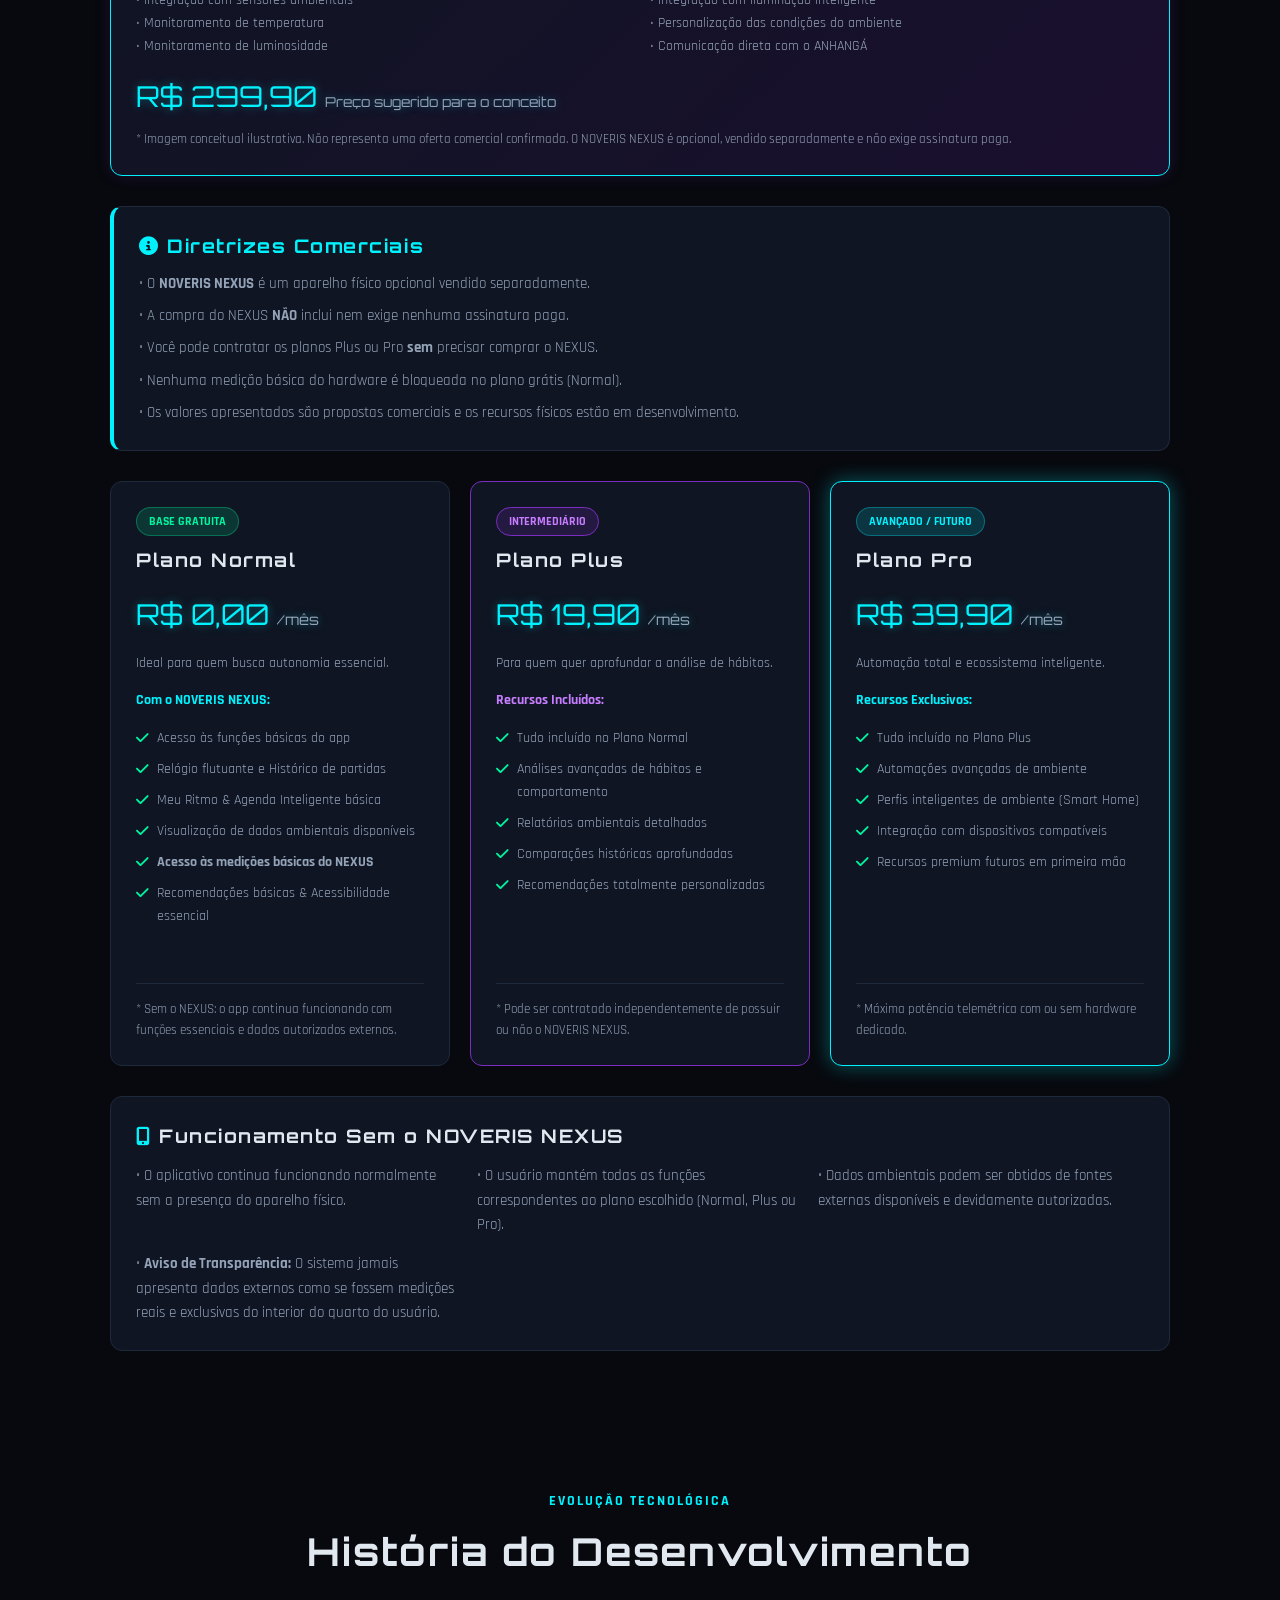
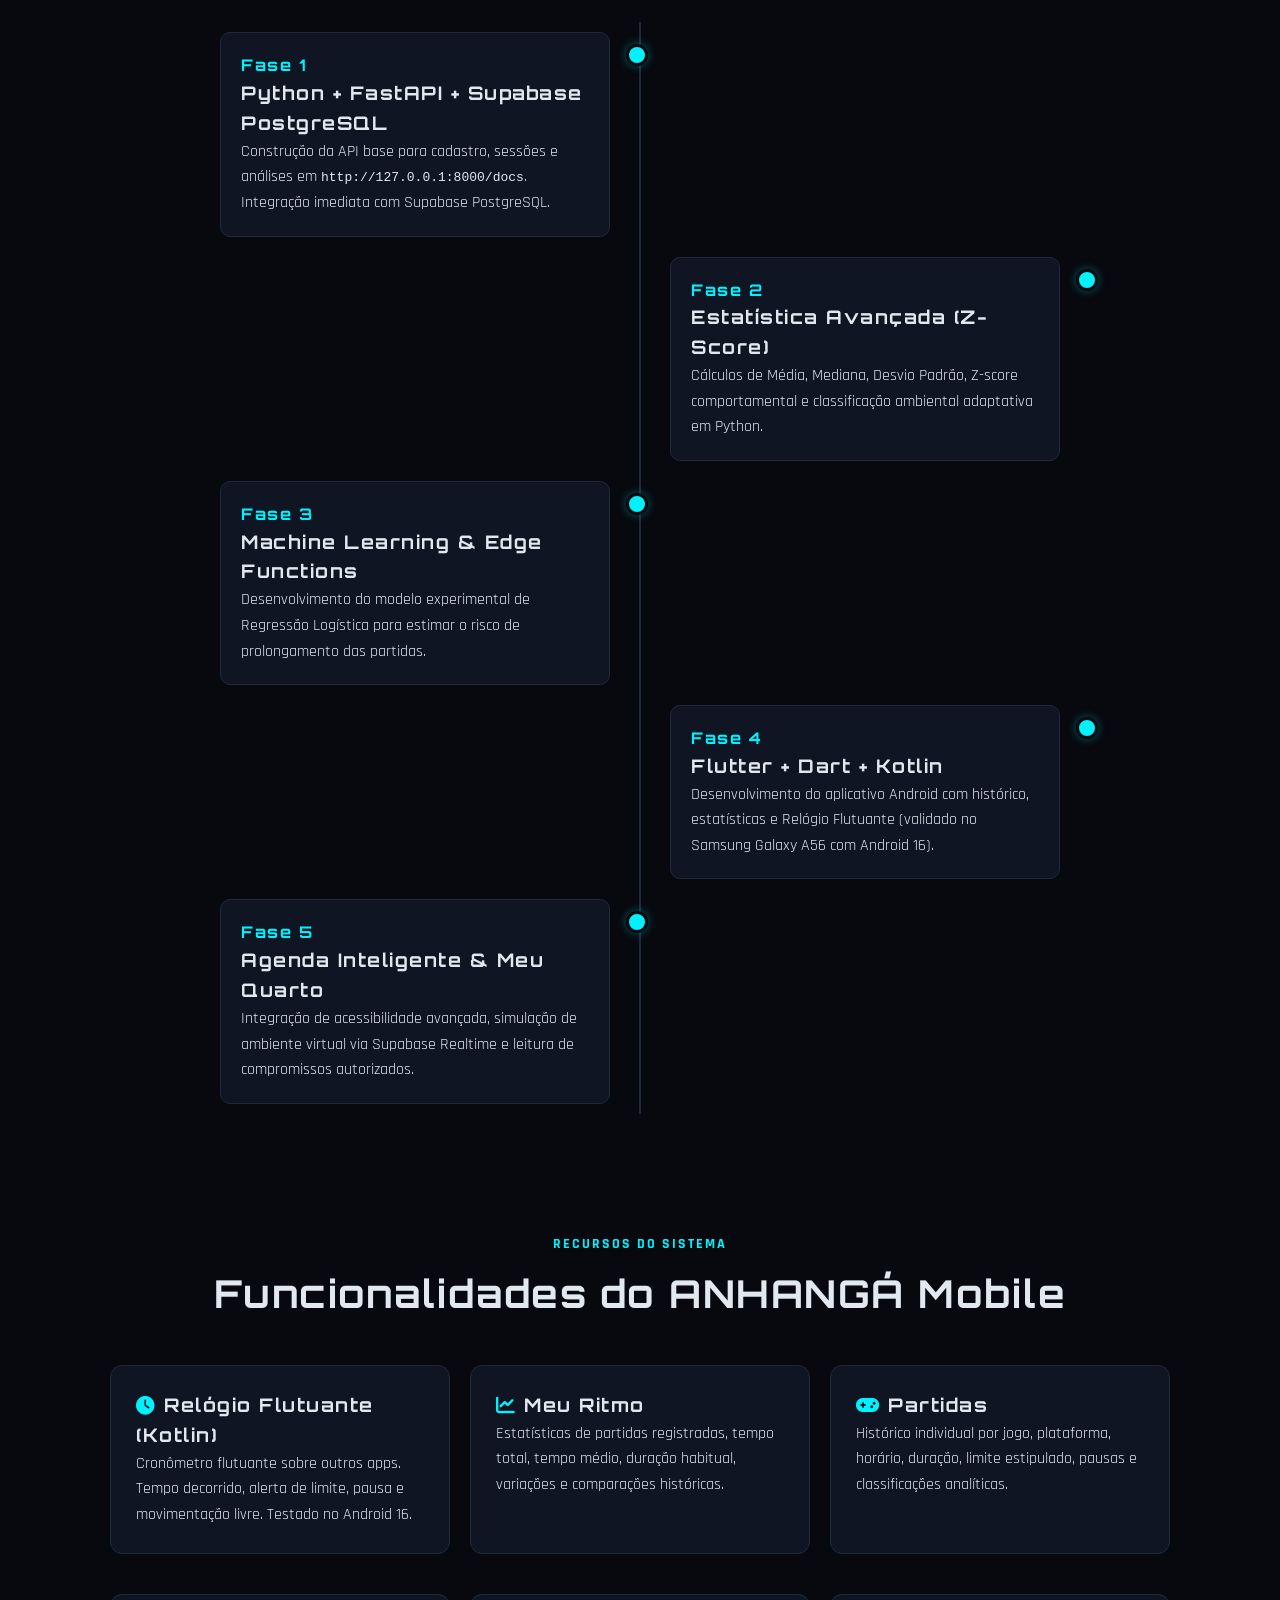
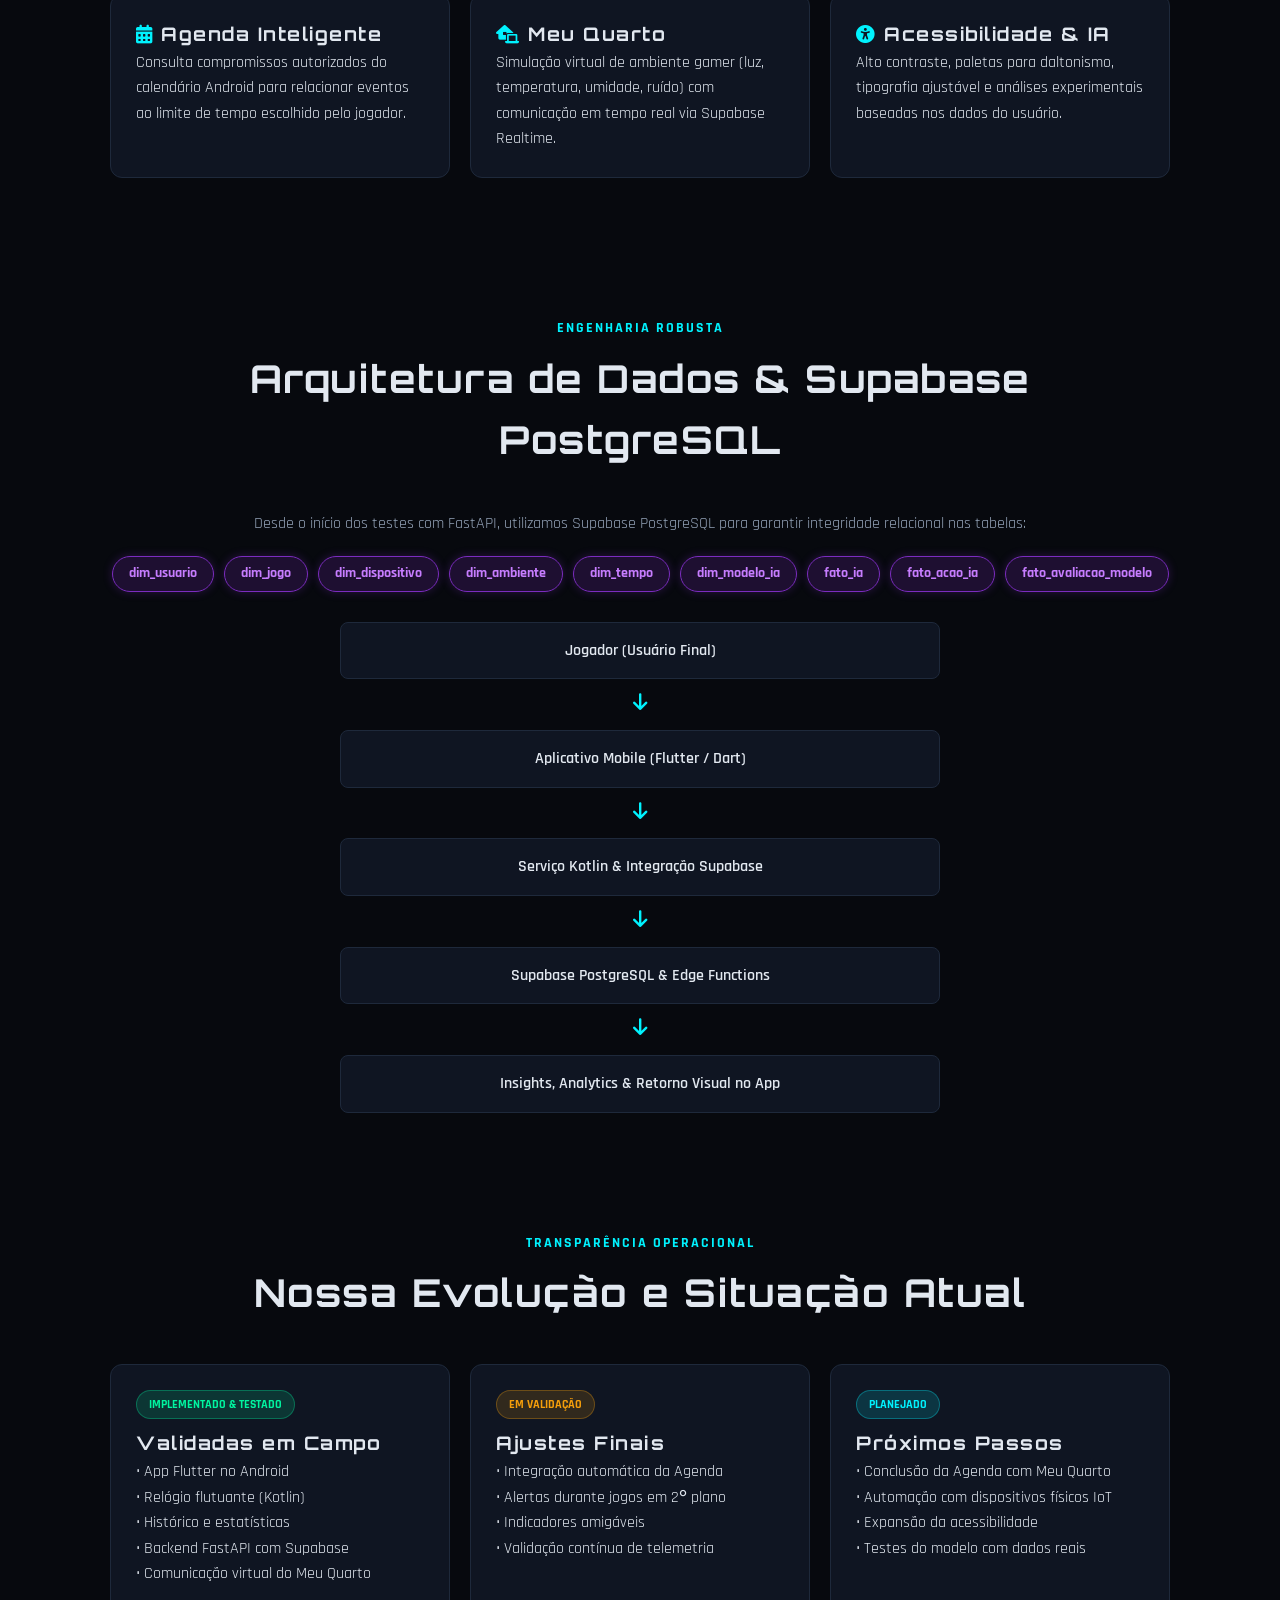
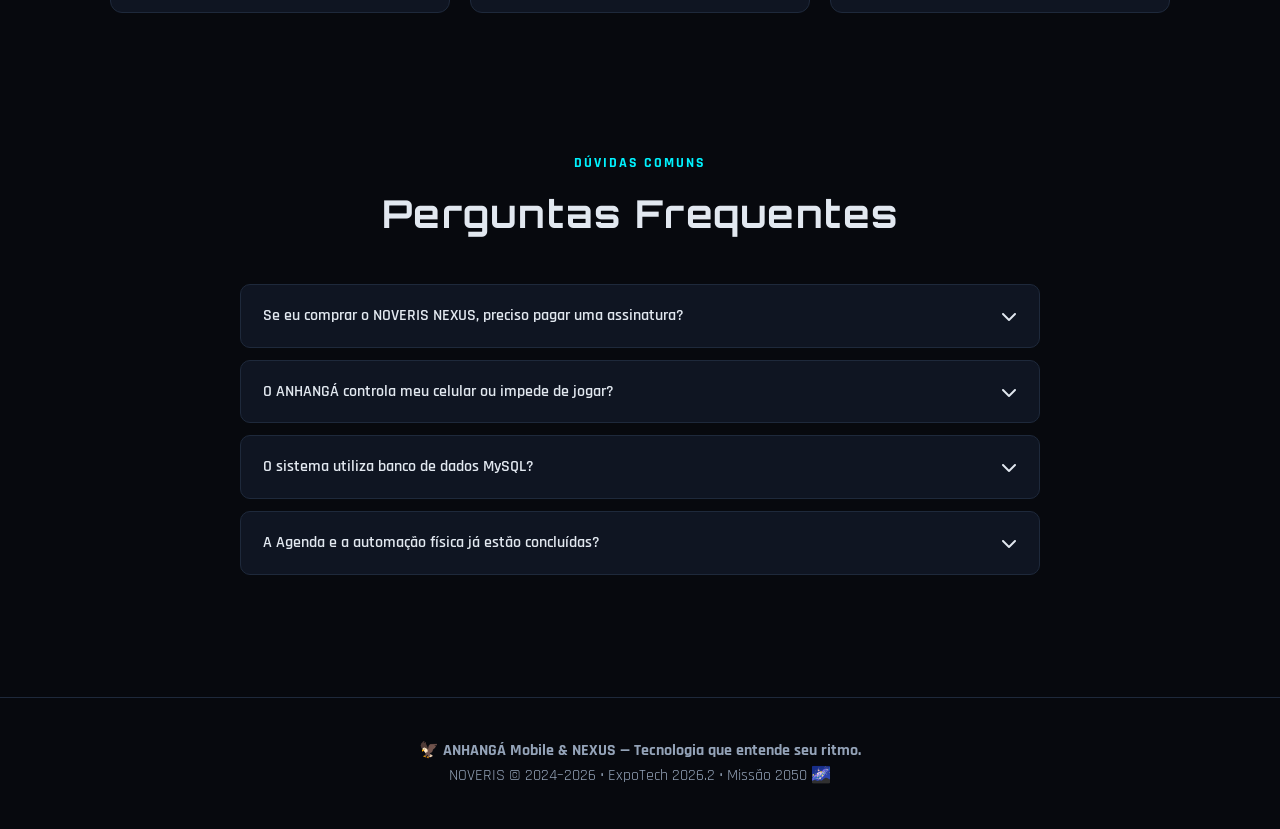
==== commit 96620eab: "Update index.html" ====
--- a/assets/index.html
+++ b/assets/index.html
@@ -3,7 +3,7 @@
 <head>
   <meta charset="UTF-8">
   <meta name="viewport" content="width=device-width, initial-scale=1.0">
-  <title>NOVERIS | ANHANGÁ Mobile & HUB — Smart Home 2050</title>
+  <title>NOVERIS | ANHANGÁ Mobile & NEXUS — Smart Home 2050</title>
   
   <!-- Fontes do Google -->
   <link rel="preconnect" href="https://fonts.googleapis.com">
@@ -646,7 +646,9 @@
         <li><a href="#expotech">ExpoTech 2026</a></li>
         <li><a href="#top30">Meta Top 30%</a></li>
         <li><a href="#anhanga">ANHANGÁ Mobile</a></li>
-        <li><a href="#planos">Planos & HUB</a></li>
+        <li><a href="#origem-anhanga">Significado</a></li>
+        <li><a href="#inteligencia-artificial-noveris">Tecnologia IA</a></li>
+        <li><a href="#planos">Planos & NEXUS</a></li>
         <li><a href="#historia">Desenvolvimento</a></li>
         <li><a href="#funcionalidades">Funcionalidades</a></li>
         <li><a href="#arquitetura">Arquitetura</a></li>
@@ -664,7 +666,7 @@
     </div>
   </header>
 
-  <!-- SEÇÃO PRINCIPAL (HERO) COM AS SUAS IMAGENS REAIS DOS ASSETS -->
+  <!-- SEÇÃO PRINCIPAL (HERO) -->
   <section class="hero">
     <div class="hero-content">
       
@@ -680,9 +682,9 @@
         <img src="./assets/anhanga-banner.png" alt="ANHANGÁ Banner" class="hero-logo-img">
       </div>
 
-      <h1>🦅 ANHANGÁ Mobile & HUB</h1>
-      <p class="subtitle">Análise Neural de Hábitos, Ambiente e Gaming Adaptativo</p>
-      <p class="hero-tagline">Tecnologia que entende seu ritmo. Uma ideia. Um projeto. Um futuro na ExpoTech 2026.</p>
+      <h1>🦅 ANHANGÁ Mobile & NEXUS</h1>
+      <p class="subtitle">Análise Neural de Hábitos, Ambiente, Navegação e Gaming Adaptativo</p>
+      <p class="hero-tagline">Tecnologia que entende seu ritmo. O NOVERIS NEXUS é opcional e vendido separadamente.</p>
       
       <div class="badge-group">
         <span class="badge">SMART HOME 2050</span>
@@ -691,8 +693,8 @@
       </div>
       
       <div class="hero-buttons">
-        <a href="#expotech" class="btn primary">Nossa ExpoTech 2026 <i class="fa-solid fa-arrow-right"></i></a>
-        <a href="#planos" class="btn secondary">Planos & HUB</a>
+        <a href="#inteligencia-artificial-noveris" class="btn primary">Conhecer a IA <i class="fa-solid fa-arrow-right"></i></a>
+        <a href="#planos" class="btn secondary">Planos & NEXUS</a>
       </div>
     </div>
   </section>
@@ -770,7 +772,7 @@
       <div class="card futuristic-card">
         <span style="font-family:'Orbitron'; color:var(--cor-destaque); font-size:1.2rem; font-weight:bold;">06</span>
         <h3 style="margin:10px 0;"><i class="fa-solid fa-cube" style="color:var(--cor-destaque);"></i> O Futuro (NEXUS)</h3>
-        <p style="font-size:0.9rem; color:var(--cor-subtitulo);">Exposição dos planos de evolução e da proposta do NOVERIS NEXUS (ANHANGÁ HUB), dispositivo conceitual para integração física com sensores IoT.</p>
+        <p style="font-size:0.9rem; color:var(--cor-subtitulo);">Exposição dos planos de evolução e da proposta do NOVERIS NEXUS, dispositivo conceitual para integração física com sensores IoT e iluminação.</p>
       </div>
     </div>
 
@@ -858,7 +860,7 @@
       </div>
       <div class="card futuristic-card">
         <h3><i class="fa-solid fa-microchip" style="color:var(--cor-destaque);"></i> 3. Desenvolver o NOVERIS NEXUS</h3>
-        <p style="font-size:0.9rem; color:var(--cor-subtitulo);">Iniciar o desenvolvimento do protótipo físico do dispositivo inteligente (ANHANGÁ HUB), integrando o aplicativo a sensores ambientais e equipamentos inteligentes compatíveis.</p>
+        <p style="font-size:0.9rem; color:var(--cor-subtitulo);">Iniciar o desenvolvimento do protótipo físico do dispositivo inteligente, integrando o aplicativo a sensores ambientais e equipamentos inteligentes compatíveis.</p>
       </div>
       <div class="card futuristic-card">
         <h3><i class="fa-solid fa-handshake" style="color:var(--cor-destaque);"></i> 4. Buscar Parcerias e Oportunidades</h3>
@@ -884,14 +886,14 @@
     </div>
   </section>
 
-  <!-- SEÇÃO 2: PRODUTO ANHANGÁ MOBILE & ORIGEM -->
+  <!-- SEÇÃO 2: PRODUTO ANHANGÁ MOBILE & ORIGEM (COM SIGNIFICADO DETALHADO DAS LETRAS) -->
   <section id="anhanga" class="container">
     <div class="section-header">
       <span>Produto Principal</span>
       <h2>ANHANGÁ Mobile</h2>
     </div>
 
-    <div class="card futuristic-card">
+    <div class="card futuristic-card" style="margin-bottom:30px;">
       <p>
         O <strong>ANHANGÁ Mobile</strong> é o principal ecossistema digital da NOVERIS, voltado ao monitoramento inteligente de hábitos gamer, tempo de jogo, pausas, condições ambientais, acessibilidade e inteligência analítica.
       </p>
@@ -900,42 +902,181 @@
         <em>Nota importante:</em> O sistema fornece relatórios, estatísticas e recomendações de autogestão de forma consultiva, mantendo a autonomia total nas mãos do jogador.
       </p>
     </div>
-
-    <!-- ORIGEM E CURIOSIDADES -->
-    <div class="card curiosidade-card futuristic-card">
-      <div class="section-header" style="text-align:left; margin-bottom:15px;">
-        <span style="color:#c77dff;">Mitologia & Design</span>
-        <h2 style="font-size:1.5rem; color:#c77dff;">A História por trás do ANHANGÁ</h2>
-      </div>
+  </section>
+
+  <!-- NOVO BLOCO 2.1: O SIGNIFICADO DE ANHANGÁ (EXPÂNSÃO DAS LETRAS) -->
+  <section id="origem-anhanga" class="container">
+    <div class="section-header">
+      <span>Identidade do Produto</span>
+      <h2>O significado de ANHANGÁ</h2>
+    </div>
+
+    <div class="card futuristic-card" style="margin-bottom:25px;">
+      <p style="margin-bottom:15px;">
+        O nome ANHANGÁ foi inspirado em narrativas de tradições indígenas brasileiras. Em algumas interpretações, a figura está associada à proteção dos animais e das florestas. A representação do cervo inspirou a identidade visual do assistente.
+      </p>
       <p>
-        O nome ANHANGÁ foi inspirado em tradições indígenas brasileiras, onde em algumas narrativas é associado à proteção dos animais e das matas, podendo aparecer como um veado branco de olhos luminosos. A NOVERIS criou uma interpretação artística futurista:
-      </p>
-      <div class="grid-4" style="margin-top:20px;">
-        <div><strong>• Olhos Luminosos:</strong> Percepção do ambiente.</div>
-        <div><strong>• Chifres:</strong> Conexão lógica de dados.</div>
-        <div><strong>• Cervo:</strong> Atenção ao ecossistema.</div>
-        <div><strong>• Estética Futurista:</strong> Tradição + Tecnologia.</div>
-      </div>
-      <p style="font-size:0.8rem; color:var(--cor-subtitulo); margin-top:15px;">
-        * Trata-se de uma interpretação artística e autoral do projeto; as tradições indígenas possuem múltiplas e ricas variações culturais que devem ser respeitadas.
-      </p>
-    </div>
+        Para a identidade tecnológica, propomos a expressão ampliada:
+        <strong>Análise Neural de Hábitos, Ambiente, Navegação e Gaming Adaptativo.</strong>
+      </p>
+    </div>
+
+    <div class="grid-4" style="margin-bottom:20px;">
+      <div class="card futuristic-card">
+        <h3 style="color:var(--cor-destaque);">A — Análise</h3>
+        <p style="font-size:0.9rem; color:var(--cor-subtitulo); margin-top:8px;">Transforma dados das partidas em estatísticas e informações úteis.</p>
+      </div>
+      <div class="card futuristic-card">
+        <h3 style="color:var(--cor-destaque);">N — Neural</h3>
+        <p style="font-size:0.9rem; color:var(--cor-subtitulo); margin-top:8px;">Representa conceitualmente a IA. O modelo atual utiliza regressão logística, não redes neurais.</p>
+      </div>
+      <div class="card futuristic-card">
+        <h3 style="color:var(--cor-destaque);">H — Hábitos</h3>
+        <p style="font-size:0.9rem; color:var(--cor-subtitulo); margin-top:8px;">Acompanha duração, frequência das partidas e comportamento de jogo.</p>
+      </div>
+      <div class="card futuristic-card">
+        <h3 style="color:var(--cor-destaque);">A — Ambiente</h3>
+        <p style="font-size:0.9rem; color:var(--cor-subtitulo); margin-top:8px;">Considera informações e preferências de temperatura, luminosidade e ruído.</p>
+      </div>
+      <div class="card futuristic-card">
+        <h3 style="color:var(--cor-destaque);">N — Navegação</h3>
+        <p style="font-size:0.9rem; color:var(--cor-subtitulo); margin-top:8px;">Representa a experiência de acompanhar e consultar informações nas telas do app.</p>
+      </div>
+      <div class="card futuristic-card">
+        <h3 style="color:var(--cor-destaque);">G — Gaming</h3>
+        <p style="font-size:0.9rem; color:var(--cor-subtitulo); margin-top:8px;">Representa o universo gamer e o acompanhamento de jogos e partidas.</p>
+      </div>
+      <div class="card futuristic-card" style="grid-column: span 2;">
+        <h3 style="color:var(--cor-destaque);">Á — Adaptativo</h3>
+        <p style="font-size:0.9rem; color:var(--cor-subtitulo); margin-top:8px;">Representa a personalização dos limites, alertas e recomendações do jogador.</p>
+      </div>
+    </div>
+
+    <p style="font-size:0.8rem; color:var(--cor-subtitulo); text-align:center;">
+      * A sigla é uma interpretação criada para o produto, não a tradução histórica do nome. A palavra Navegação é uma expansão proposta da identidade original.
+    </p>
   </section>
 
-  <!-- SEÇÃO 2.1: POLÍTICA DO ANHANGÁ HUB E PLANOS DE ASSINATURA -->
+  <!-- NOVO BLOCO 2.2: EXPLICAÇÃO DETALHADA DA INTELIGÊNCIA ARTIFICIAL -->
+  <section id="inteligencia-artificial-noveris" class="container">
+    <div class="section-header">
+      <span>Tecnologia NOVERIS</span>
+      <h2>Como funciona a Inteligência Artificial?</h2>
+      <p style="color:var(--cor-subtitulo); margin-top:8px;">ANHANGÁ Predictor v1.0 e Análise Preditiva de Comportamento</p>
+    </div>
+
+    <div class="card futuristic-card" style="margin-bottom:25px;">
+      <p>
+        A inteligência artificial do ANHANGÁ foi projetada para analisar sessões de jogo, reconhecer comportamentos e estimar o risco de prolongamento do tempo de uso.
+      </p>
+    </div>
+
+    <div class="grid-3" style="margin-bottom:25px;">
+      <div class="card futuristic-card">
+        <span class="status-badge status-tested">Etapa 01</span>
+        <h3 style="margin:10px 0;">📥 Coleta de Dados</h3>
+        <p style="font-size:0.9rem; color:var(--cor-subtitulo);">O sistema trabalha com informações como duração da sessão, limite configurado, média histórica, número de pausas e dados de contexto disponíveis.</p>
+      </div>
+      <div class="card futuristic-card">
+        <span class="status-badge status-tested">Etapa 02</span>
+        <h3 style="margin:10px 0;">📊 Análise Matemática</h3>
+        <p style="font-size:0.9rem; color:var(--cor-subtitulo);">Utilizamos média aritmética, mediana, desvio padrão e Z-score para comparar uma sessão com o histórico acumulado do jogador.</p>
+      </div>
+      <div class="card futuristic-card">
+        <span class="status-badge status-tested">Etapa 03</span>
+        <h3 style="margin:10px 0;">🧮 Preparação de Variáveis</h3>
+        <p style="font-size:0.9rem; color:var(--cor-subtitulo);">O modelo utiliza proporções como duração atual dividida pelo limite, média histórica dividida pelo limite e quantidade de pausas normalizada.</p>
+      </div>
+      <div class="card futuristic-card">
+        <span class="status-badge status-tested">Etapa 04</span>
+        <h3 style="margin:10px 0;">🧠 Regressão Logística</h3>
+        <p style="font-size:0.9rem; color:var(--cor-subtitulo);">O ANHANGÁ Predictor v1.0 combina as variáveis com pesos treinados para gerar uma probabilidade entre 0% e 100% de prolongamento da sessão.</p>
+      </div>
+      <div class="card futuristic-card">
+        <span class="status-badge status-validating">Etapa 05</span>
+        <h3 style="margin:10px 0;">⚠️ Classificação de Risco</h3>
+        <p style="font-size:0.9rem; color:var(--cor-subtitulo);">Um limiar de 50% é utilizado na classificação experimental. A previsão indica probabilidade, não uma certeza absoluta de que o limite será excedido.</p>
+      </div>
+      <div class="card futuristic-card">
+        <span class="status-badge status-tested">Etapa 06</span>
+        <h3 style="margin:10px 0;">💡 Recomendações</h3>
+        <p style="font-size:0.9rem; color:var(--cor-subtitulo);">O aplicativo apresenta indicadores e orientações sobre tempo de jogo e pausas, combinando análises estatísticas, regras e informações disponíveis.</p>
+      </div>
+    </div>
+
+    <!-- BLOCO DE MATEMÁTICA DA REGRESSÃO LOGÍSTICA -->
+    <div class="card futuristic-card curiosidade-card" style="margin-bottom:25px; text-align:center;">
+      <h3 style="color:#ffffff; margin-bottom:10px;">ANHANGÁ Predictor v1.0 — Modelo Matemático</h3>
+      <p style="color:var(--cor-subtitulo); max-width:800px; margin:0 auto 20px; font-size:0.95rem;">
+        O modelo utiliza regressão logística, técnica de classificação binária. Matematicamente, a função sigmoide transforma uma combinação ponderada das variáveis explicativas em uma probabilidade de risco:
+      </p>
+
+      <div style="font-size:1.8rem; font-weight:bold; color:var(--cor-destaque); padding:15px; background:rgba(0,242,254,0.1); border-radius:10px; display:inline-block; margin-bottom:15px; font-family:'Orbitron', sans-serif;">
+        P = 1 / (1 + e<sup>-z</sup>)
+      </div>
+
+      <p style="color:var(--cor-subtitulo); max-width:800px; margin:0 auto; font-size:0.9rem;">
+        O valor <em>z</em> representa a combinação dos dados da sessão com os pesos do modelo. A probabilidade estimada ajuda a identificar riscos de prolongamento antes que a sessão termine.
+      </p>
+    </div>
+
+    <!-- MÉTRICAS DE DESEMPENHO DA IA -->
+    <div class="grid-4" style="text-align:center; margin-bottom:20px;">
+      <div class="card futuristic-card">
+        <h3 style="font-size:2rem; color:var(--cor-verde);">83,00%</h3>
+        <p>Acurácia nos testes</p>
+      </div>
+      <div class="card futuristic-card">
+        <h3 style="font-size:2rem; color:var(--cor-verde);">86,62%</h3>
+        <p>Precisão nos testes</p>
+      </div>
+      <div class="card futuristic-card">
+        <h3 style="font-size:2rem; color:var(--cor-verde);">89,13%</h3>
+        <p>Recall nos testes</p>
+      </div>
+      <div class="card futuristic-card">
+        <h3 style="font-size:2rem; color:var(--cor-verde);">87,86%</h3>
+        <p>F1-score nos testes</p>
+      </div>
+    </div>
+
+    <div class="card futuristic-card" style="font-size:0.9rem; color:var(--cor-subtitulo);">
+      <p style="margin-bottom:10px;"><strong>Transparência Operacional da IA:</strong> O treinamento experimental utilizou 1.600 exemplos sintéticos e a avaliação, 400 exemplos sintéticos. Os resultados descritos ainda não foram validados com dados reais de usuários em ambiente de produção.</p>
+      <p>O aplicativo também emprega regras estatísticas e heurísticas complementares. O <em>score de anomalia</em> e o <em>score de contexto</em> operam como lógicas de suporte, não constituindo modelos de Machine Learning separados.</p>
+    </div>
+  </section>
+
+  <!-- SEÇÃO 2.3: POLÍTICA DO NOVERIS NEXUS E PLANOS DE ASSINATURA -->
   <section id="planos" class="container">
     <div class="section-header">
       <span>Flexibilidade & Transparência</span>
-      <h2>Política do ANHANGÁ HUB e Planos de Assinatura</h2>
+      <h2>Política do NOVERIS NEXUS e Planos de Assinatura</h2>
+    </div>
+
+    <!-- CARD DO NOVERIS NEXUS (DISPOSITIVO CONCEITUAL) -->
+    <div class="card futuristic-card curiosidade-card" style="margin-bottom: 30px; border-color: var(--cor-destaque);">
+      <span class="status-badge status-planned">Dispositivo Conceitual</span>
+      <h3 style="font-size: 1.60rem; color: #ffffff; margin: 10px 0;"><i class="fa-solid fa-microchip" style="color:var(--cor-destaque);"></i> 🔷 NOVERIS NEXUS</h3>
+      <p style="color: var(--cor-subtitulo); margin-bottom: 12px;">
+        Uma proposta de dispositivo físico para conectar o ambiente gamer ao ecossistema inteligente da NOVERIS. O objetivo é permitir futuramente a integração com sensores, equipamentos compatíveis e sistemas de automação.
+      </p>
+      <div class="grid-2" style="margin-bottom: 15px; color: var(--cor-subtitulo); font-size: 0.9rem;">
+        <div>• Integração com sensores ambientais<br>• Monitoramento de temperatura<br>• Monitoramento de luminosidade</div>
+        <div>• Integração com iluminação inteligente<br>• Personalização das condições do ambiente<br>• Comunicação direta com o ANHANGÁ</div>
+      </div>
+      <div class="price-tag" style="margin: 10px 0;">R$ 299,90 <span style="font-size:0.85rem; color:var(--cor-subtitulo); font-weight:normal;">Preço sugerido para o conceito</span></div>
+      <p style="font-size:0.8rem; color: var(--cor-subtitulo);">
+        * Imagem conceitual ilustrativa. Não representa uma oferta comercial confirmada. O NOVERIS NEXUS é opcional, vendido separadamente e não exige assinatura paga.
+      </p>
     </div>
 
     <div class="card futuristic-card" style="margin-bottom: 30px; border-left: 4px solid var(--cor-destaque);">
       <h3 style="margin-bottom: 10px; color: var(--cor-destaque);"><i class="fa-solid fa-circle-info"></i> Diretrizes Comerciais</h3>
       <ul style="list-style: none; display: flex; flex-direction: column; gap: 8px; color: var(--cor-subtitulo); font-size: 0.95rem;">
-        <li>• O <strong>ANHANGÁ HUB</strong> é um aparelho físico opcional vendido separadamente.</li>
-        <li>• A compra do HUB <strong>NÃO</strong> inclui nem exige nenhuma assinatura paga.</li>
-        <li>• Você pode contratar os planos Plus ou Pro <strong>sem</strong> precisar comprar o HUB.</li>
-        <li>• Nenhuma medição básica do HUB é bloqueada no plano grátis (Normal).</li>
+        <li>• O <strong>NOVERIS NEXUS</strong> é um aparelho físico opcional vendido separadamente.</li>
+        <li>• A compra do NEXUS <strong>NÃO</strong> inclui nem exige nenhuma assinatura paga.</li>
+        <li>• Você pode contratar os planos Plus ou Pro <strong>sem</strong> precisar comprar o NEXUS.</li>
+        <li>• Nenhuma medição básica do hardware é bloqueada no plano grátis (Normal).</li>
         <li>• Os valores apresentados são propostas comerciais e os recursos físicos estão em desenvolvimento.</li>
       </ul>
     </div>
@@ -949,18 +1090,18 @@
           <div class="price-tag">R$ 0,00 <span style="font-size:0.9rem; color:var(--cor-subtitulo);">/mês</span></div>
           <p style="font-size:0.9rem; color:var(--cor-subtitulo); margin-bottom:15px;">Ideal para quem busca autonomia essencial.</p>
           
-          <p style="font-size:0.85rem; font-weight:bold; color:var(--cor-destaque); margin-bottom:5px;">Com o ANHANGÁ HUB:</p>
+          <p style="font-size:0.85rem; font-weight:bold; color:var(--cor-destaque); margin-bottom:5px;">Com o NOVERIS NEXUS:</p>
           <ul class="price-list">
             <li><i class="fa-solid fa-check"></i> Acesso às funções básicas do app</li>
             <li><i class="fa-solid fa-check"></i> Relógio flutuante e Histórico de partidas</li>
             <li><i class="fa-solid fa-check"></i> Meu Ritmo & Agenda Inteligente básica</li>
             <li><i class="fa-solid fa-check"></i> Visualização de dados ambientais disponíveis</li>
-            <li><i class="fa-solid fa-check"></i> <strong>Acesso às medições básicas do HUB</strong></li>
+            <li><i class="fa-solid fa-check"></i> <strong>Acesso às medições básicas do NEXUS</strong></li>
             <li><i class="fa-solid fa-check"></i> Recomendações básicas & Acessibilidade essencial</li>
           </ul>
         </div>
         <div style="margin-top:20px; padding-top:15px; border-top:1px solid var(--borda-cards);">
-          <p style="font-size:0.8rem; color:var(--cor-subtitulo);">* Sem o HUB: o app continua funcionando com funções essenciais e dados autorizados externos.</p>
+          <p style="font-size:0.8rem; color:var(--cor-subtitulo);">* Sem o NEXUS: o app continua funcionando com funções essenciais e dados autorizados externos.</p>
         </div>
       </div>
 
@@ -982,7 +1123,7 @@
           </ul>
         </div>
         <div style="margin-top:20px; padding-top:15px; border-top:1px solid var(--borda-cards);">
-          <p style="font-size:0.8rem; color:var(--cor-subtitulo);">* Pode ser contratado independentemente de possuir ou não o ANHANGÁ HUB.</p>
+          <p style="font-size:0.8rem; color:var(--cor-subtitulo);">* Pode ser contratado independentemente de possuir ou não o NOVERIS NEXUS.</p>
         </div>
       </div>
 
@@ -1009,9 +1150,9 @@
       </div>
     </div>
 
-    <!-- DIRETRIZES SEM HUB -->
+    <!-- DIRETRIZES SEM NEXUS -->
     <div class="card futuristic-card" style="margin-top: 30px;">
-      <h3 style="margin-bottom: 12px;"><i class="fa-solid fa-mobile-screen-button" style="color:var(--cor-destaque);"></i> Funcionamento Sem o ANHANGÁ HUB</h3>
+      <h3 style="margin-bottom: 12px;"><i class="fa-solid fa-mobile-screen-button" style="color:var(--cor-destaque);"></i> Funcionamento Sem o NOVERIS NEXUS</h3>
       <div class="grid-2" style="gap: 15px; color: var(--cor-subtitulo); font-size: 0.95rem;">
         <div>• O aplicativo continua funcionando normalmente sem a presença do aparelho físico.</div>
         <div>• O usuário mantém todas as funções correspondentes ao plano escolhido (Normal, Plus ou Pro).</div>
@@ -1099,41 +1240,6 @@
         <h3><i class="fa-solid fa-universal-access" style="color:var(--cor-destaque);"></i> Acessibilidade & IA</h3>
         <p>Alto contraste, paletas para daltonismo, tipografia ajustável e análises experimentais baseadas nos dados do usuário.</p>
       </div>
-    </div>
-  </section>
-
-  <!-- SEÇÃO 5: MACHINE LEARNING & METRICAS -->
-  <section class="container">
-    <div class="card futuristic-card">
-      <div class="section-header" style="margin-bottom:20px;">
-        <span>Inteligência Analítica</span>
-        <h2>ANHANGÁ Predictor (Regressão Logística)</h2>
-      </div>
-      <p style="text-align:center; color:var(--cor-subtitulo); margin-bottom:25px;">
-        Modelo experimental desenvolvido para estimar o risco de uma sessão ultrapassar o limite de tempo definido pelo jogador.
-      </p>
-      
-      <div class="grid-4" style="text-align:center;">
-        <div class="card">
-          <h3 style="font-size:2rem; color:var(--cor-verde);">83,00%</h3>
-          <p>Acurácia</p>
-        </div>
-        <div class="card">
-          <h3 style="font-size:2rem; color:var(--cor-verde);">86,62%</h3>
-          <p>Precisão</p>
-        </div>
-        <div class="card">
-          <h3 style="font-size:2rem; color:var(--cor-verde);">89,13%</h3>
-          <p>Recall</p>
-        </div>
-        <div class="card">
-          <h3 style="font-size:2rem; color:var(--cor-verde);">87,86%</h3>
-          <p>F1-Score</p>
-        </div>
-      </div>
-      <p style="text-align:center; font-size:0.8rem; color:var(--cor-subtitulo); margin-top:20px;">
-        * Métricas obtidas com dados sintéticos para validação de arquitetura (Treinamento: 1.600 amostras / Teste: 400 amostras). Não constitui validação clínica com usuários reais.
-      </p>
     </div>
   </section>
 
@@ -1207,17 +1313,15 @@
     </div>
 
     <div class="faq-container">
-      <!-- PERGUNTA FREQUENTE DO HUB E ASSINATURA -->
       <div class="faq-item">
         <div class="faq-question">
-          <span>Se eu comprar o ANHANGÁ HUB, preciso pagar uma assinatura?</span>
+          <span>Se eu comprar o NOVERIS NEXUS, preciso pagar uma assinatura?</span>
           <i class="fa-solid fa-chevron-down"></i>
         </div>
         <div class="faq-answer">
-          Não. Você pode comprar o ANHANGÁ HUB e continuar utilizando o plano Normal gratuitamente, com acesso às funções básicas e às medições disponibilizadas pelo aparelho. Os planos Plus e Pro são opcionais.
-        </div>
-      </div>
-
+          Não. Você pode comprar o NOVERIS NEXUS e continuar utilizando o plano Normal gratuitamente, com acesso às funções básicas e às medições disponibilizadas pelo aparelho. Os planos Plus e Pro são opcionais.
+        </div>
+      </div>
       <div class="faq-item">
         <div class="faq-question">
           <span>O ANHANGÁ controla meu celular ou impede de jogar?</span>
@@ -1250,7 +1354,7 @@
 
   <!-- RODAPÉ -->
   <footer>
-    <p><strong>🦅 ANHANGÁ Mobile & HUB — Tecnologia que entende seu ritmo.</strong></p>
+    <p><strong>🦅 ANHANGÁ Mobile & NEXUS — Tecnologia que entende seu ritmo.</strong></p>
     <p>NOVERIS © 2024–2026 • ExpoTech 2026.2 • Missão 2050 🌌</p>
   </footer>
 
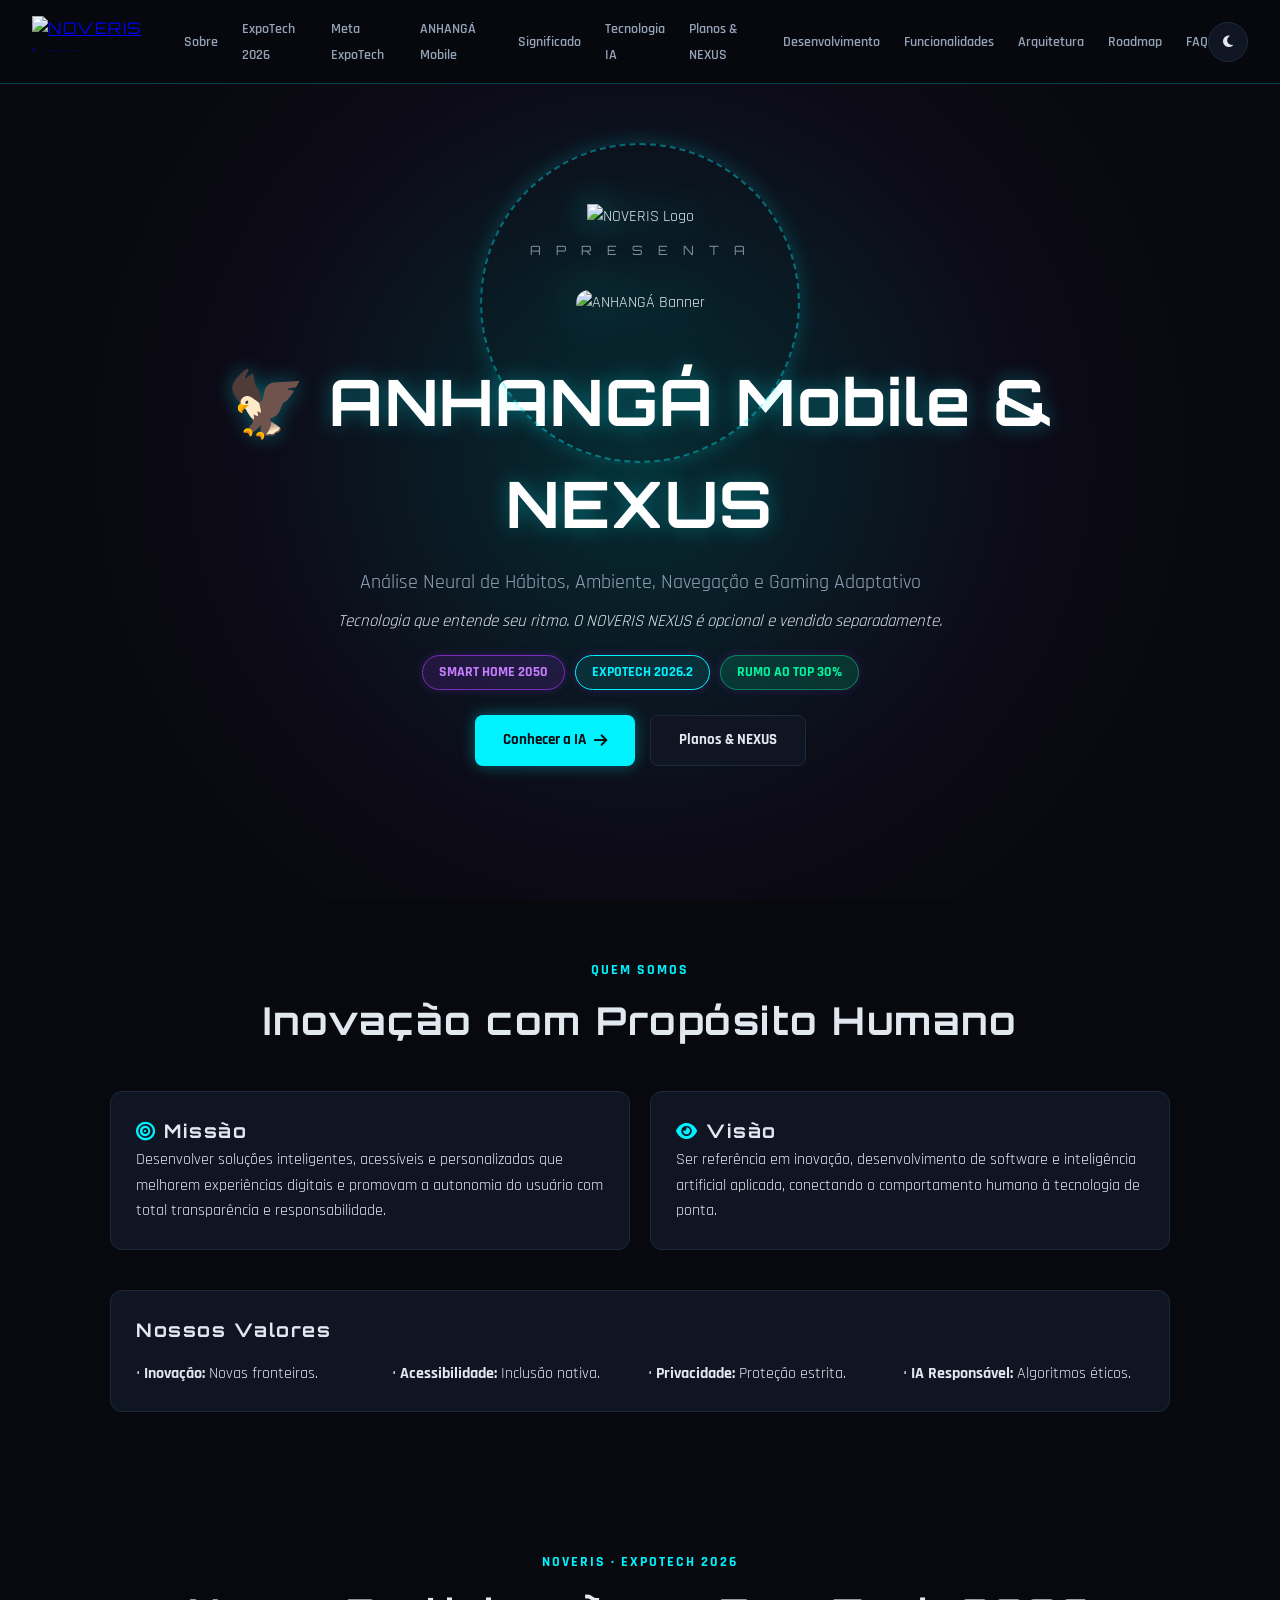
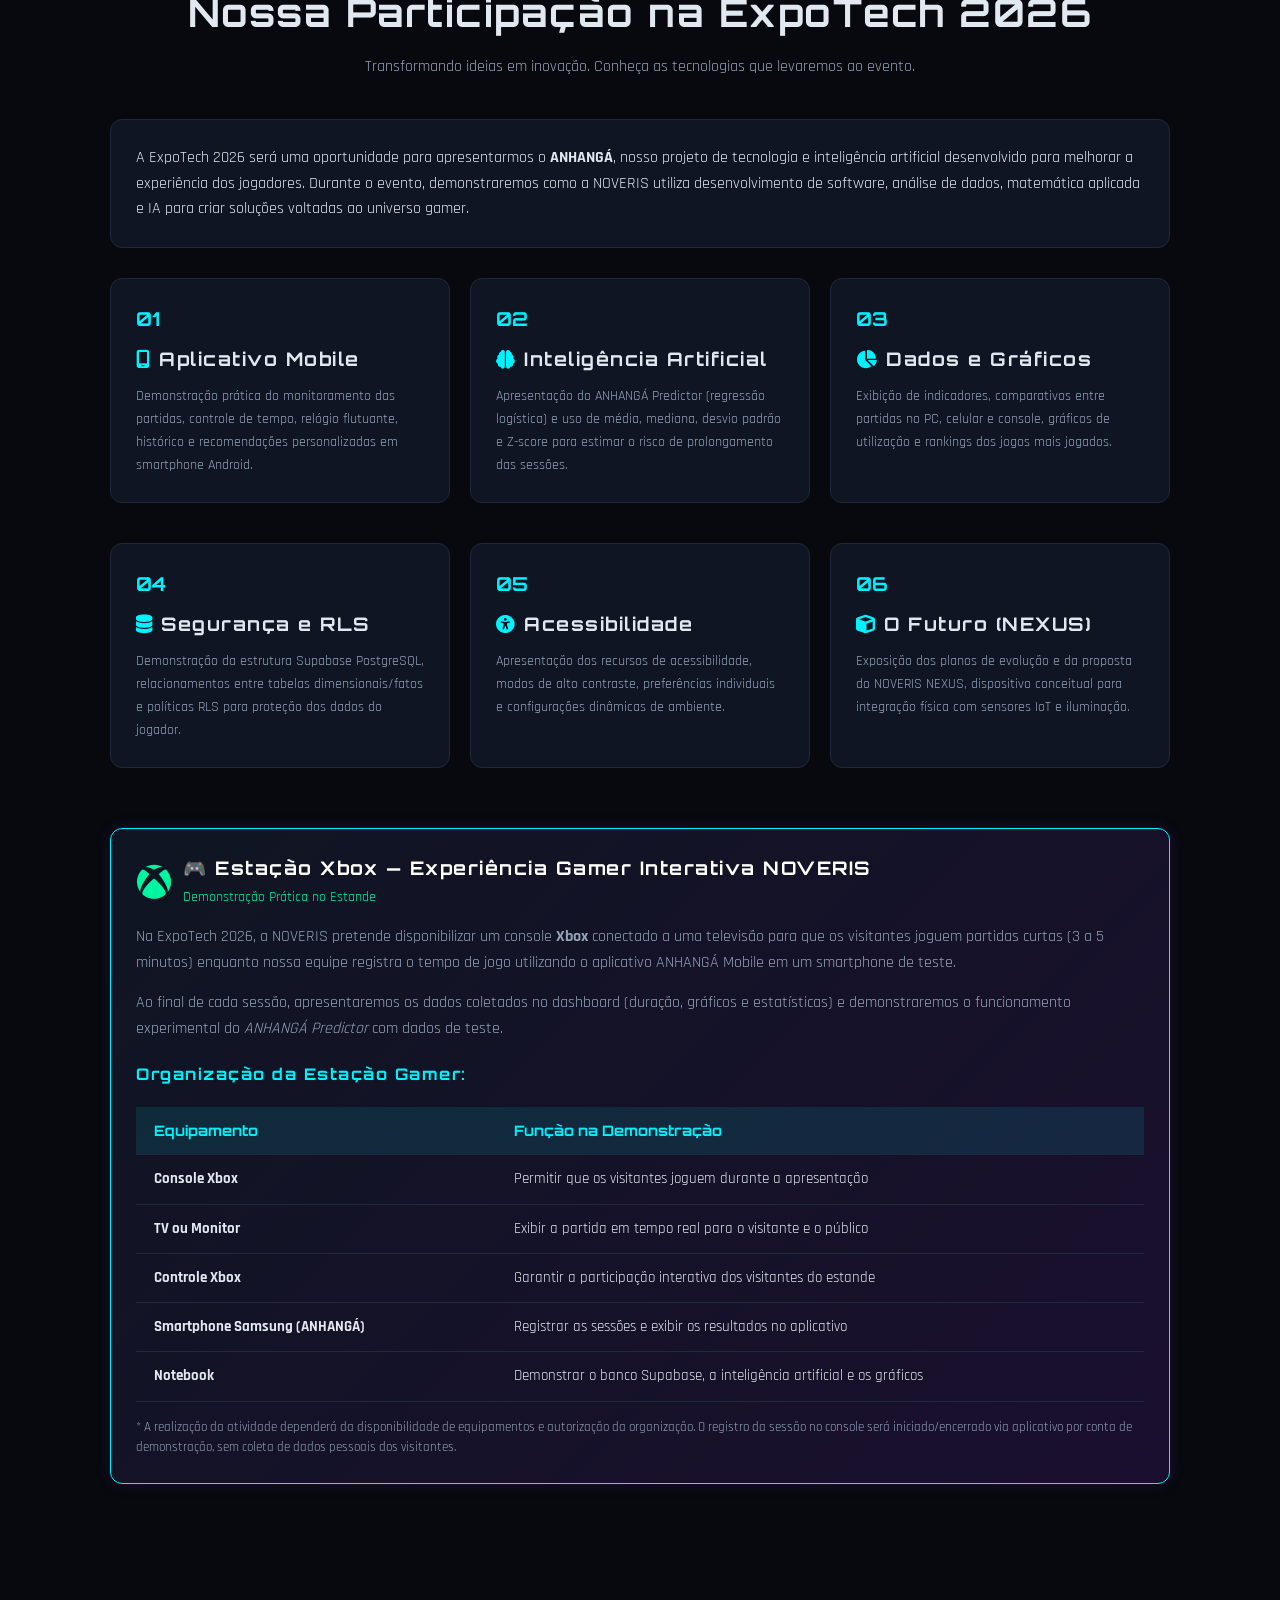
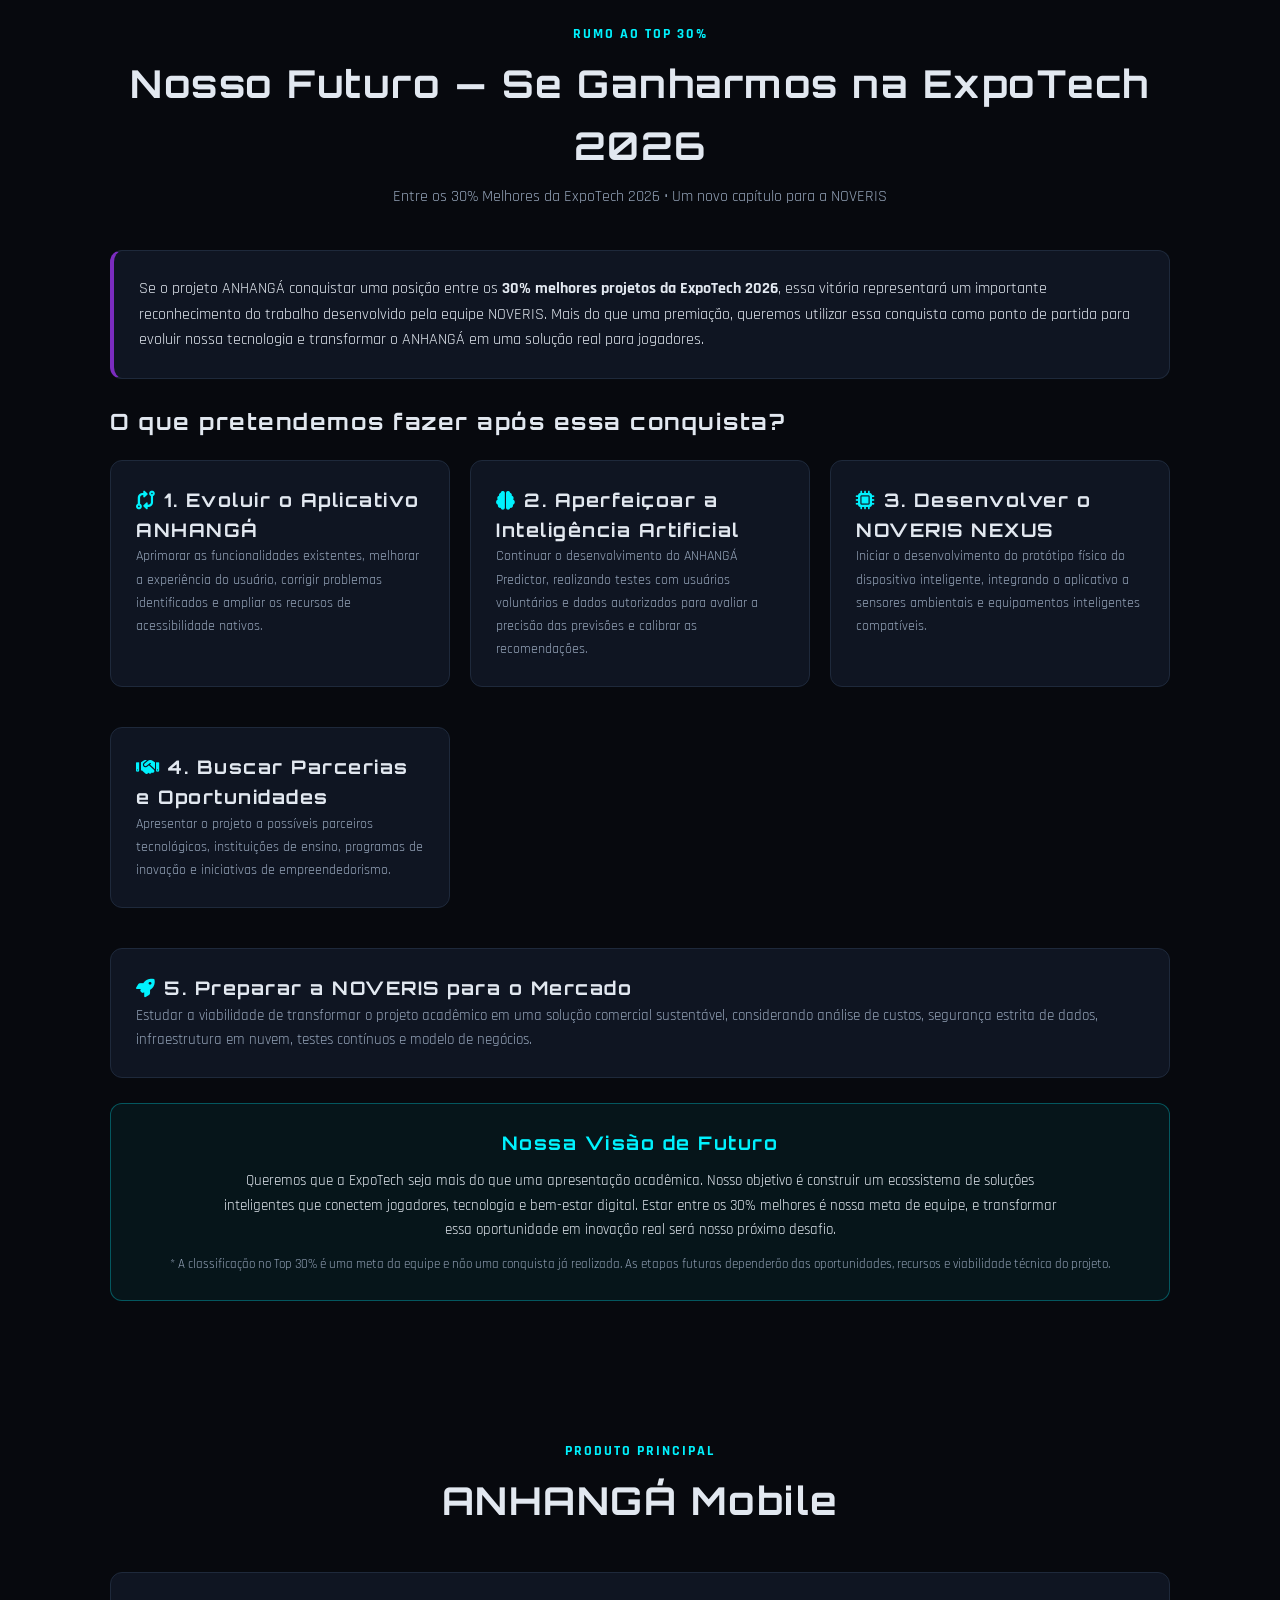
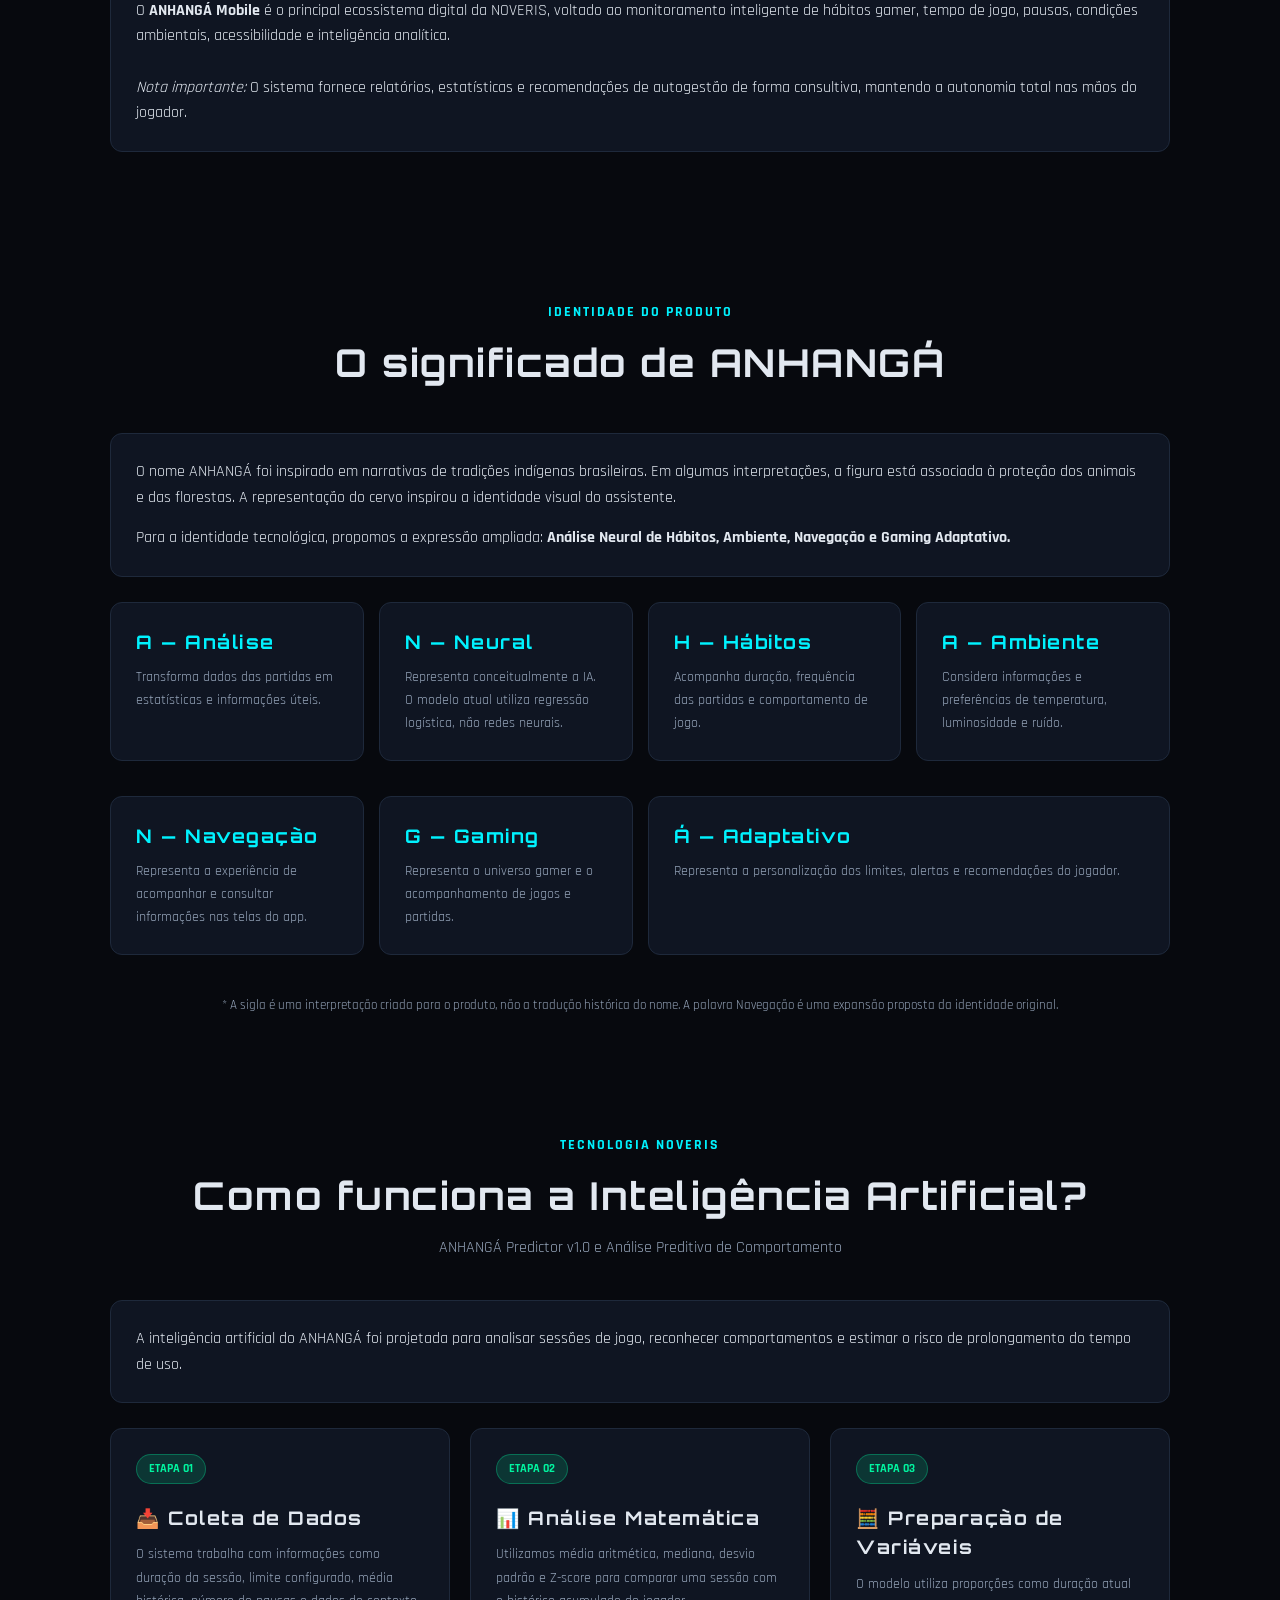
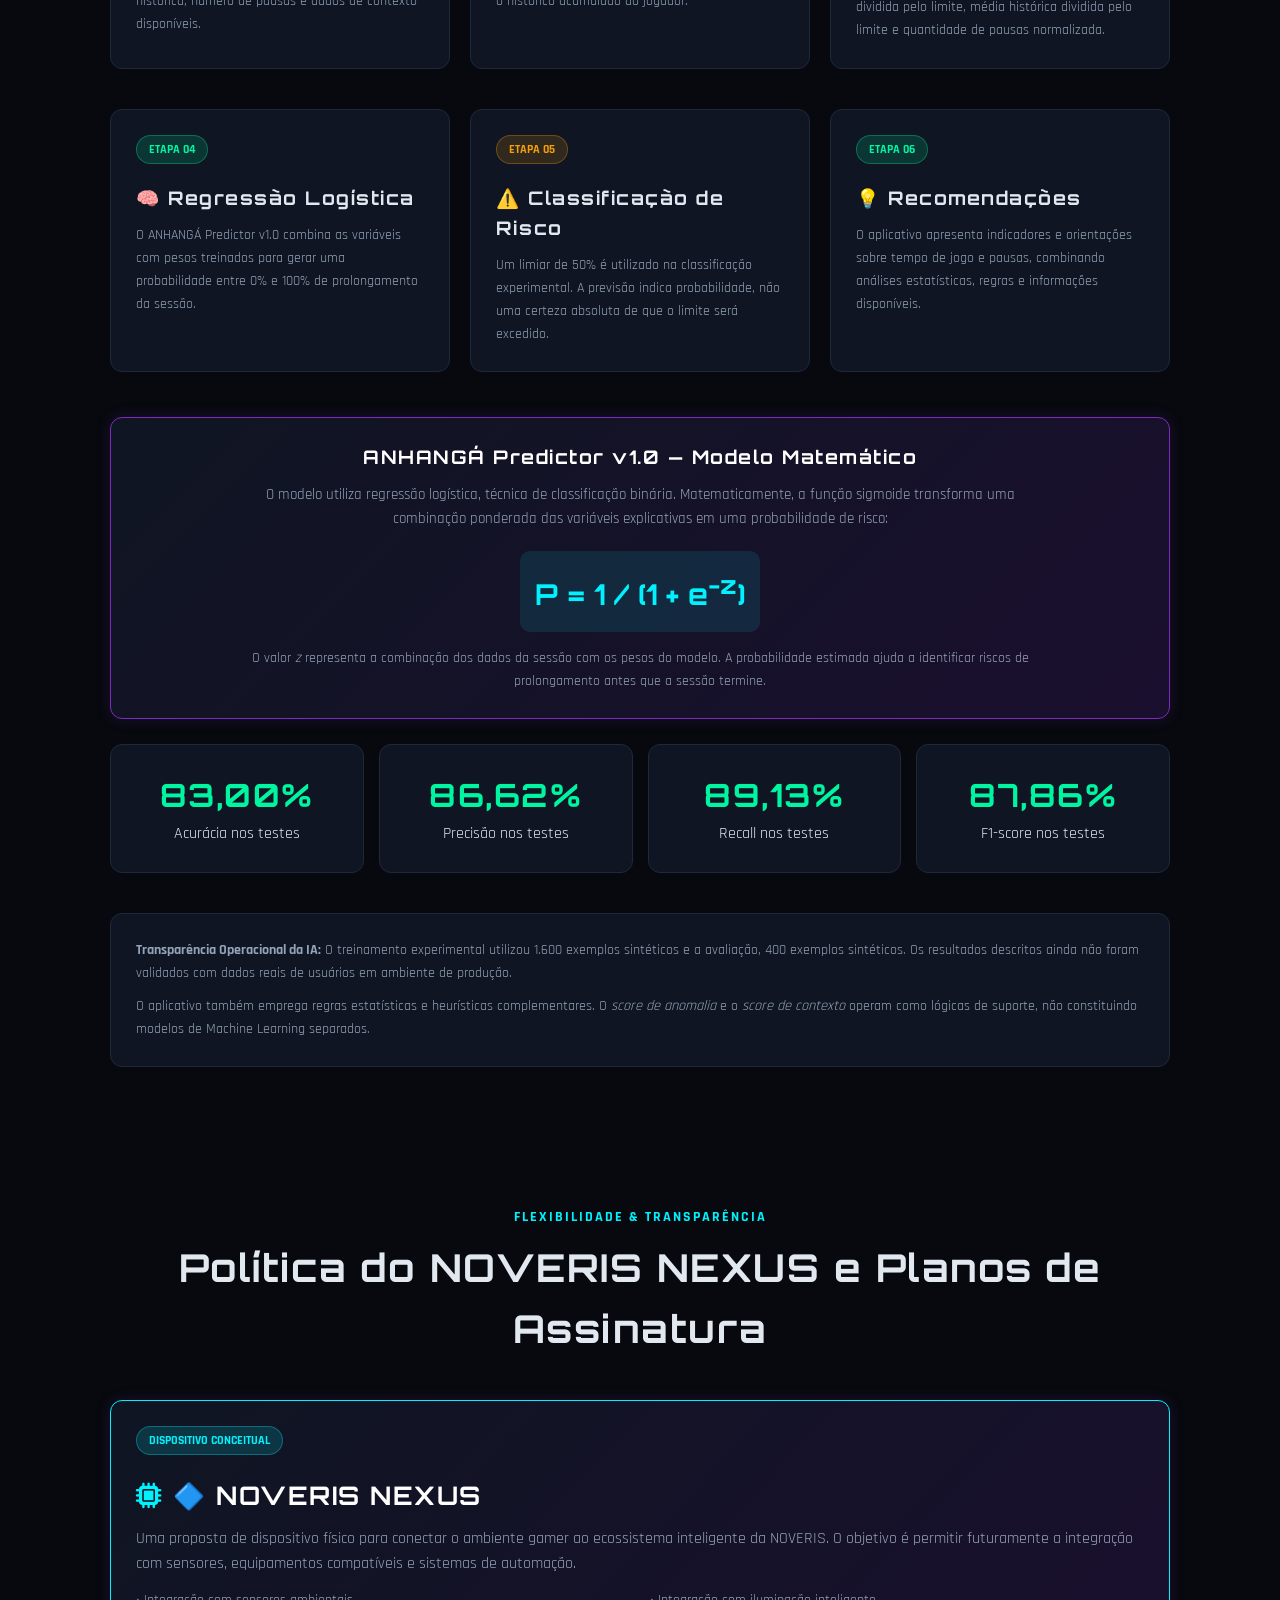
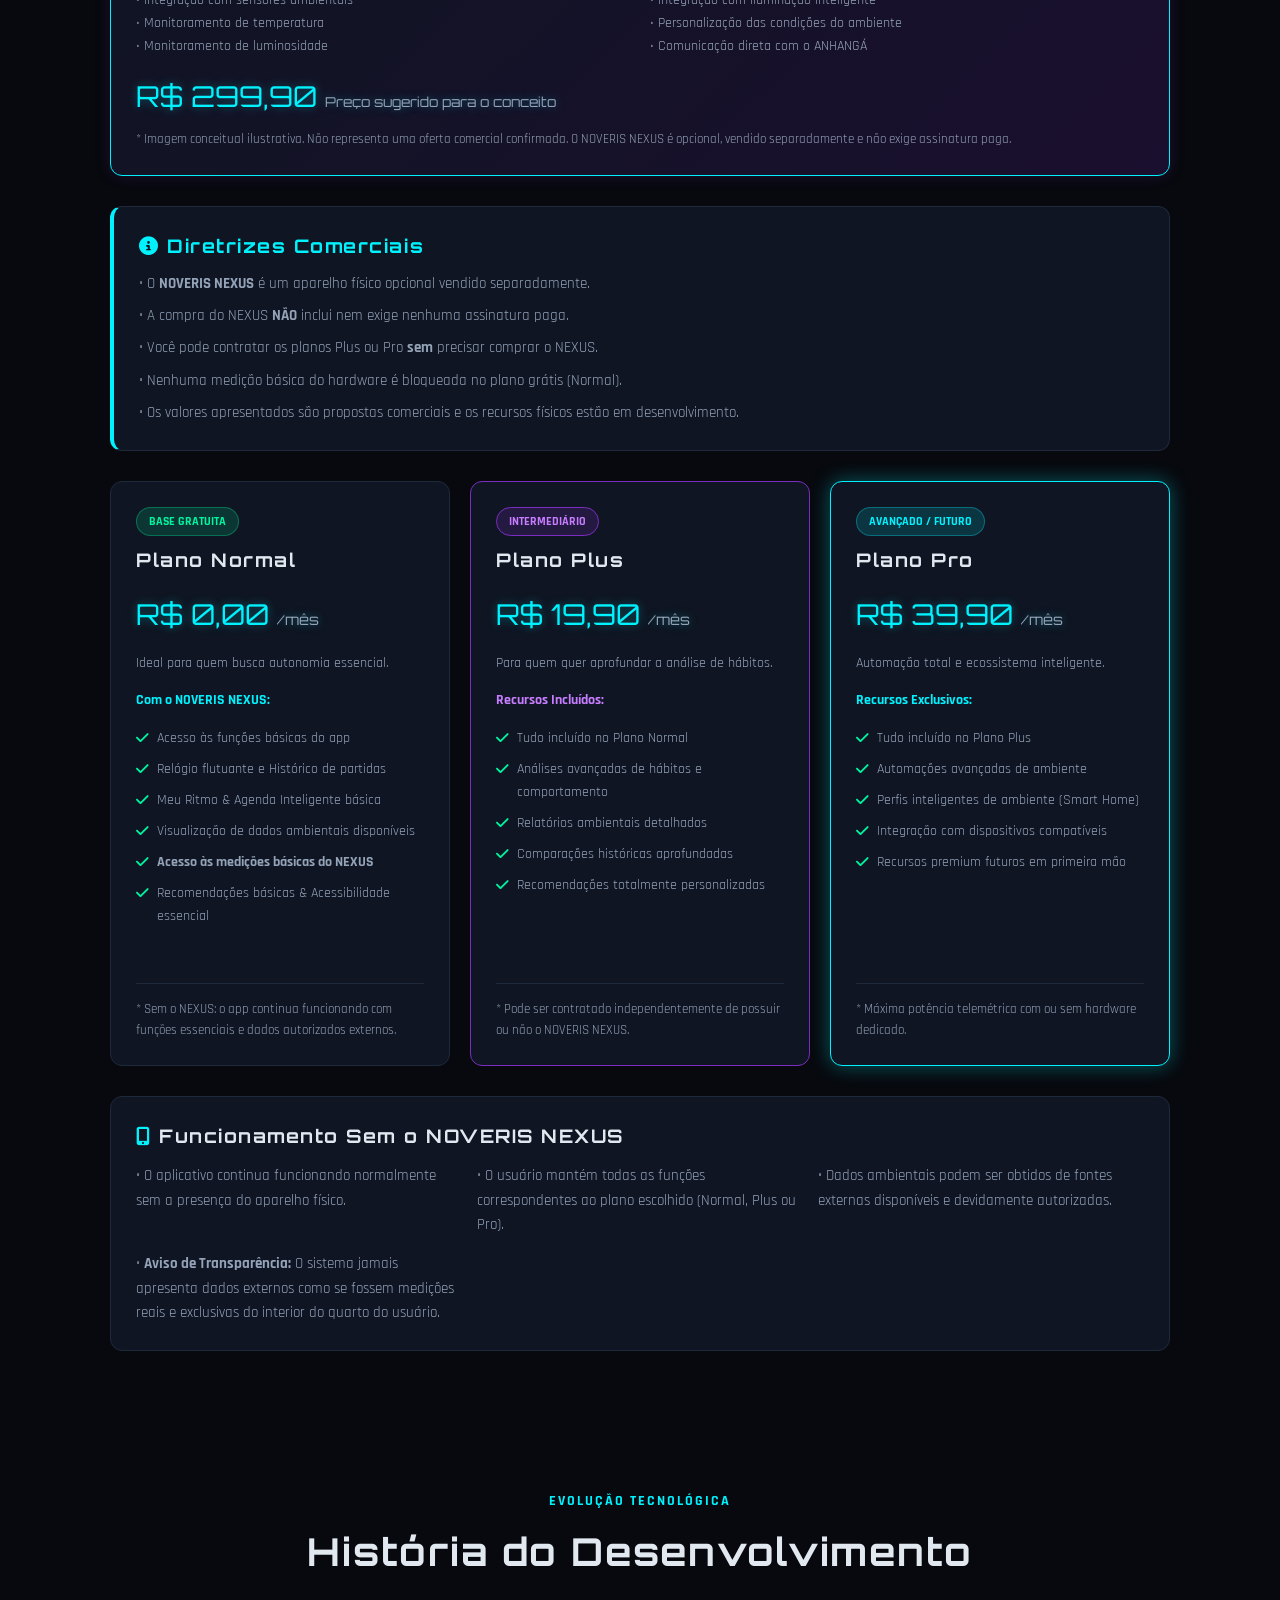
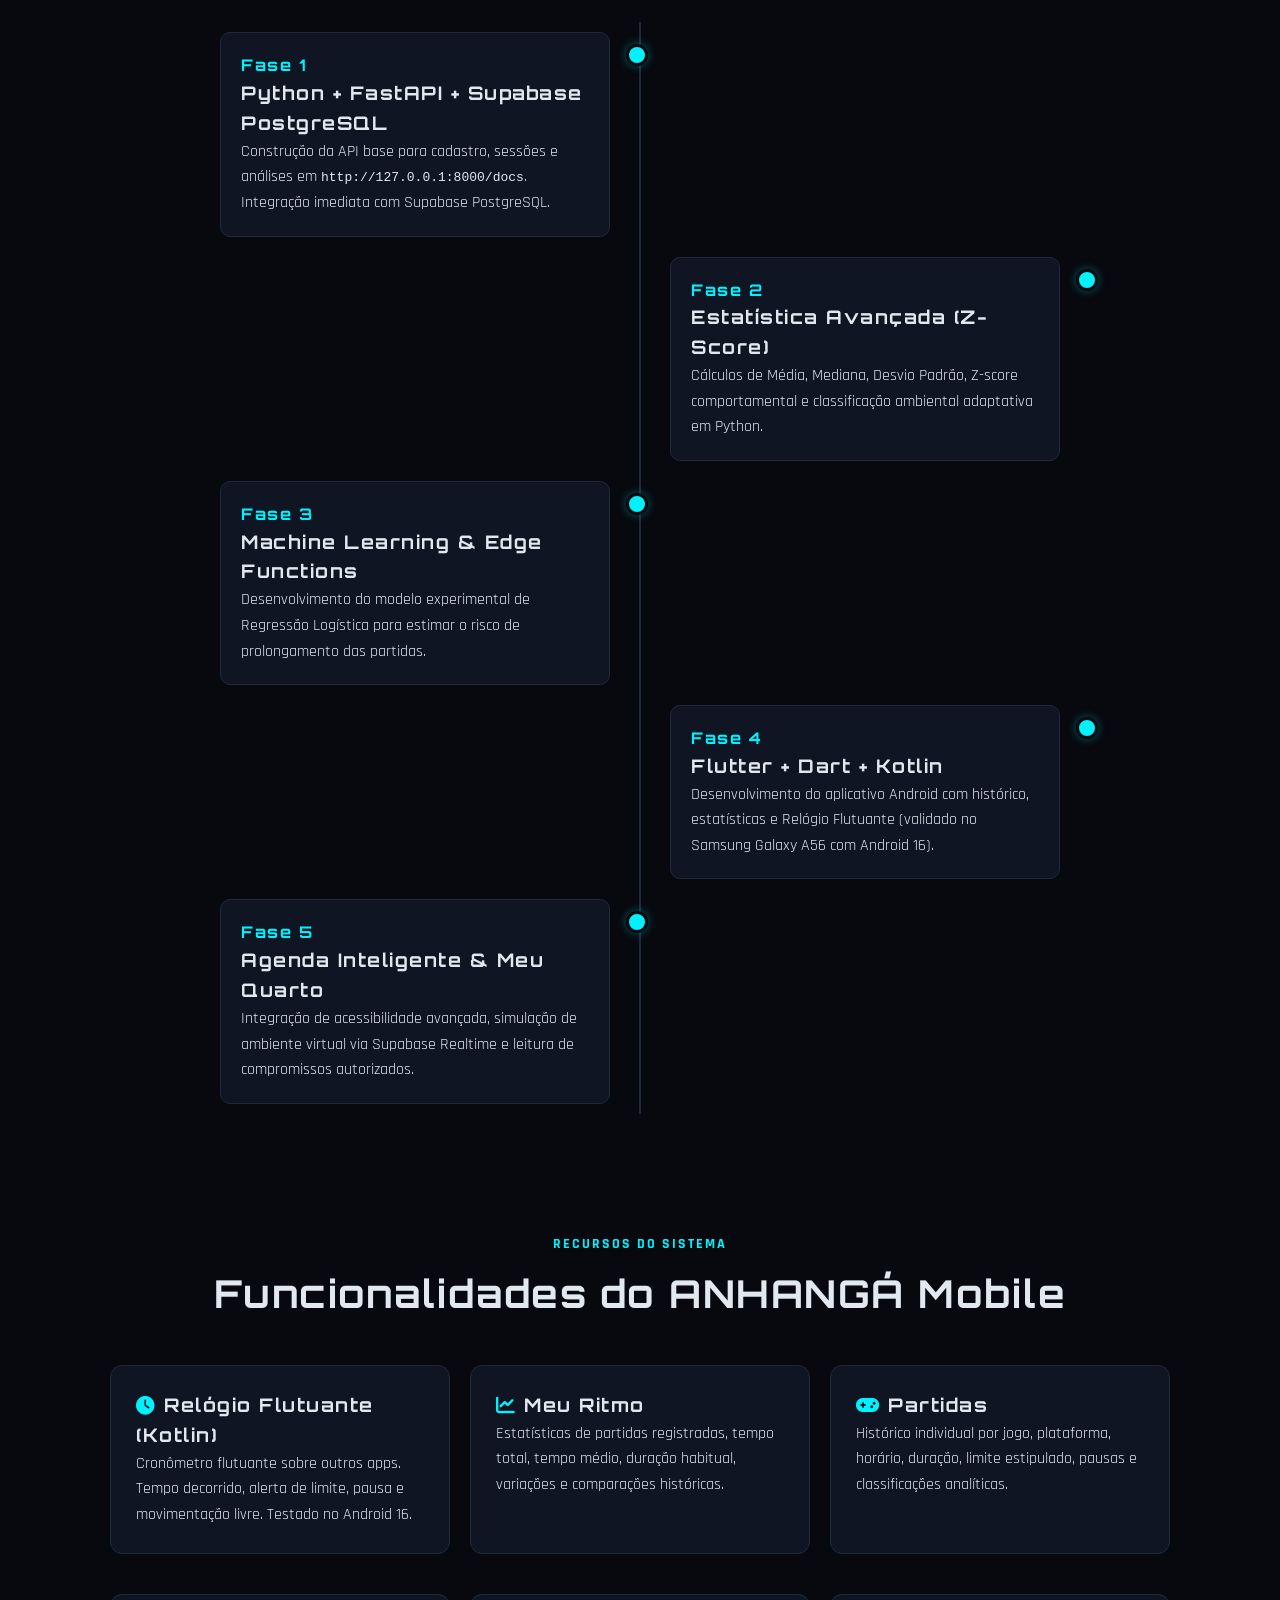
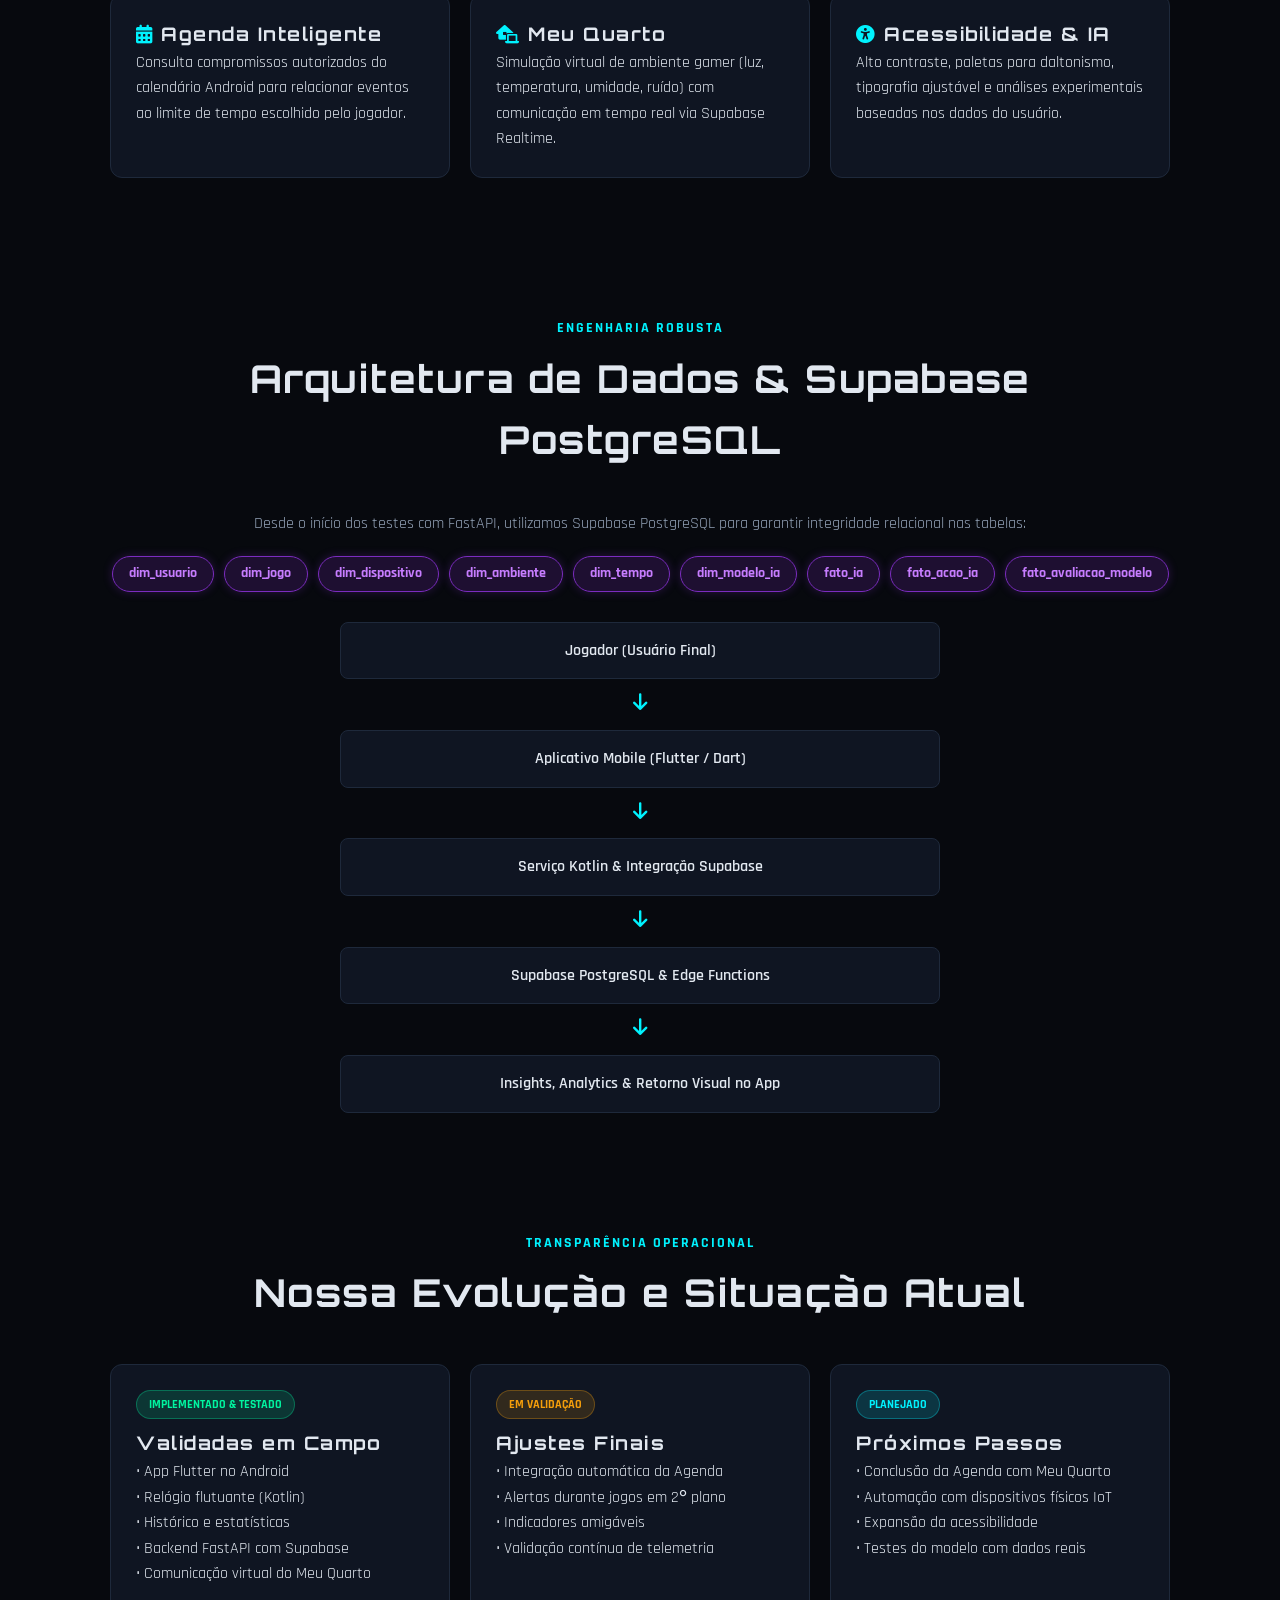
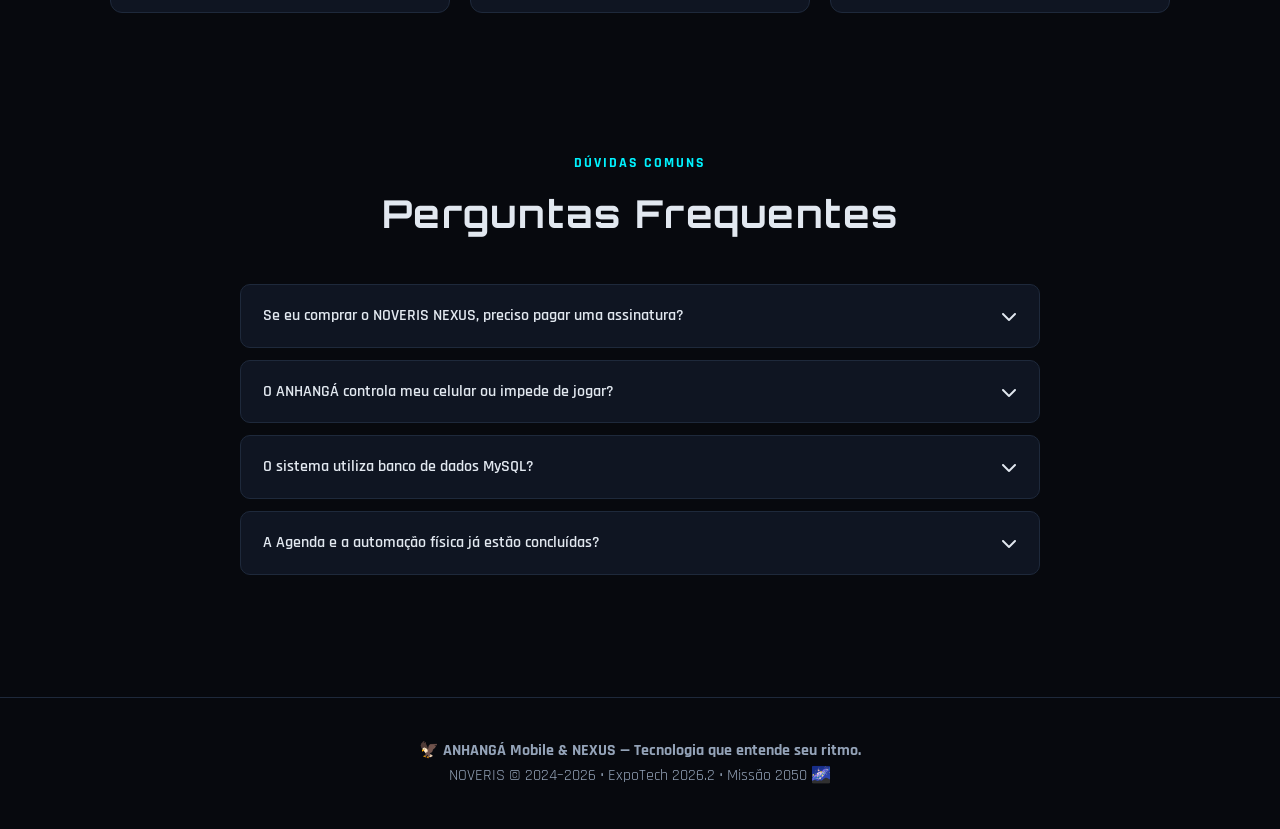
==== commit 55ce8ad5: "Revise section titles and descriptions in index.html Updated section titles and content for clarity " ====
--- a/assets/index.html
+++ b/assets/index.html
@@ -644,7 +644,7 @@
       <ul class="nav-links" id="navLinks">
         <li><a href="#sobre">Sobre</a></li>
         <li><a href="#expotech">ExpoTech 2026</a></li>
-        <li><a href="#top30">Meta Top 30%</a></li>
+        <li><a href="#top30">Meta ExpoTech</a></li>
         <li><a href="#anhanga">ANHANGÁ Mobile</a></li>
         <li><a href="#origem-anhanga">Significado</a></li>
         <li><a href="#inteligencia-artificial-noveris">Tecnologia IA</a></li>
@@ -831,17 +831,17 @@
     </div>
   </section>
 
-  <!-- SEÇÃO 1.2: META DA NOVERIS: TOP 30% DA EXPOTECH -->
+  <!-- SEÇÃO 1.2: META DA NOVERIS NA EXPOTECH (TÍTULO ATUALIZADO) -->
   <section id="top30" class="container">
     <div class="section-header">
       <span>Rumo ao Top 30%</span>
-      <h2>Nosso Futuro — Entre os 30% Melhores da ExpoTech 2026</h2>
-      <p style="color:var(--cor-subtitulo); margin-top:8px;">Um novo capítulo para a NOVERIS</p>
+      <h2>Nosso Futuro — Se Ganharmos na ExpoTech 2026</h2>
+      <p style="color:var(--cor-subtitulo); margin-top:8px;">Entre os 30% Melhores da ExpoTech 2026 • Um novo capítulo para a NOVERIS</p>
     </div>
 
     <div class="card futuristic-card" style="margin-bottom:25px; border-left:4px solid var(--cor-secundaria);">
       <p>
-        Se o projeto ANHANGÁ conquistar uma posição entre os <strong>30% melhores projetos da ExpoTech 2026</strong>, essa conquista representará um importante reconhecimento do trabalho desenvolvido pela equipe NOVERIS. Mais do que uma classificação, queremos utilizar essa oportunidade como ponto de partida para evoluir nossa tecnologia e transformar o ANHANGÁ em uma solução real para jogadores.
+        Se o projeto ANHANGÁ conquistar uma posição entre os <strong>30% melhores projetos da ExpoTech 2026</strong>, essa vitória representará um importante reconhecimento do trabalho desenvolvido pela equipe NOVERIS. Mais do que uma premiação, queremos utilizar essa conquista como ponto de partida para evoluir nossa tecnologia e transformar o ANHANGÁ em uma solução real para jogadores.
       </p>
     </div>
 
@@ -886,7 +886,7 @@
     </div>
   </section>
 
-  <!-- SEÇÃO 2: PRODUTO ANHANGÁ MOBILE & ORIGEM (COM SIGNIFICADO DETALHADO DAS LETRAS) -->
+  <!-- SEÇÃO 2: PRODUTO ANHANGÁ MOBILE & ORIGEM -->
   <section id="anhanga" class="container">
     <div class="section-header">
       <span>Produto Principal</span>
@@ -904,7 +904,7 @@
     </div>
   </section>
 
-  <!-- NOVO BLOCO 2.1: O SIGNIFICADO DE ANHANGÁ (EXPÂNSÃO DAS LETRAS) -->
+  <!-- BLOCO 2.1: O SIGNIFICADO DE ANHANGÁ -->
   <section id="origem-anhanga" class="container">
     <div class="section-header">
       <span>Identidade do Produto</span>
@@ -957,7 +957,7 @@
     </p>
   </section>
 
-  <!-- NOVO BLOCO 2.2: EXPLICAÇÃO DETALHADA DA INTELIGÊNCIA ARTIFICIAL -->
+  <!-- BLOCO 2.2: EXPLICAÇÃO DETALHADA DA INTELIGÊNCIA ARTIFICIAL -->
   <section id="inteligencia-artificial-noveris" class="container">
     <div class="section-header">
       <span>Tecnologia NOVERIS</span>
